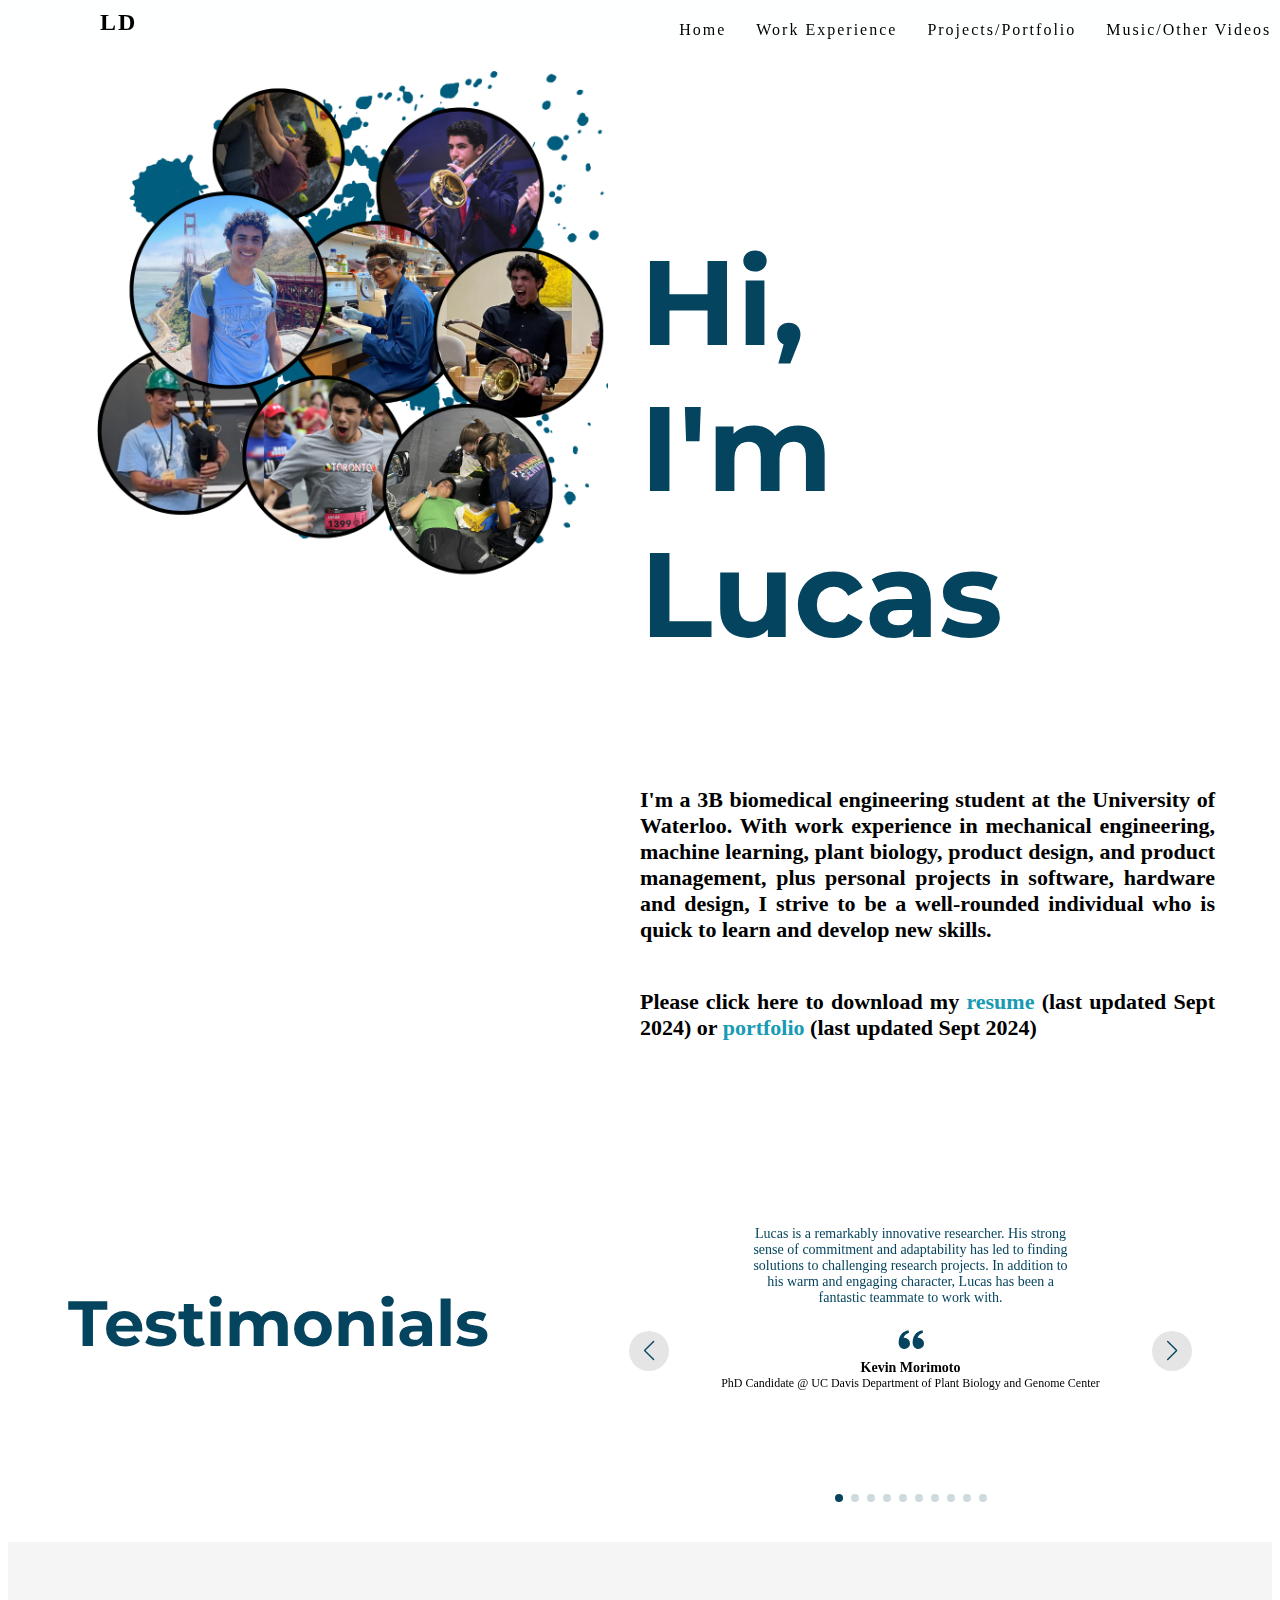
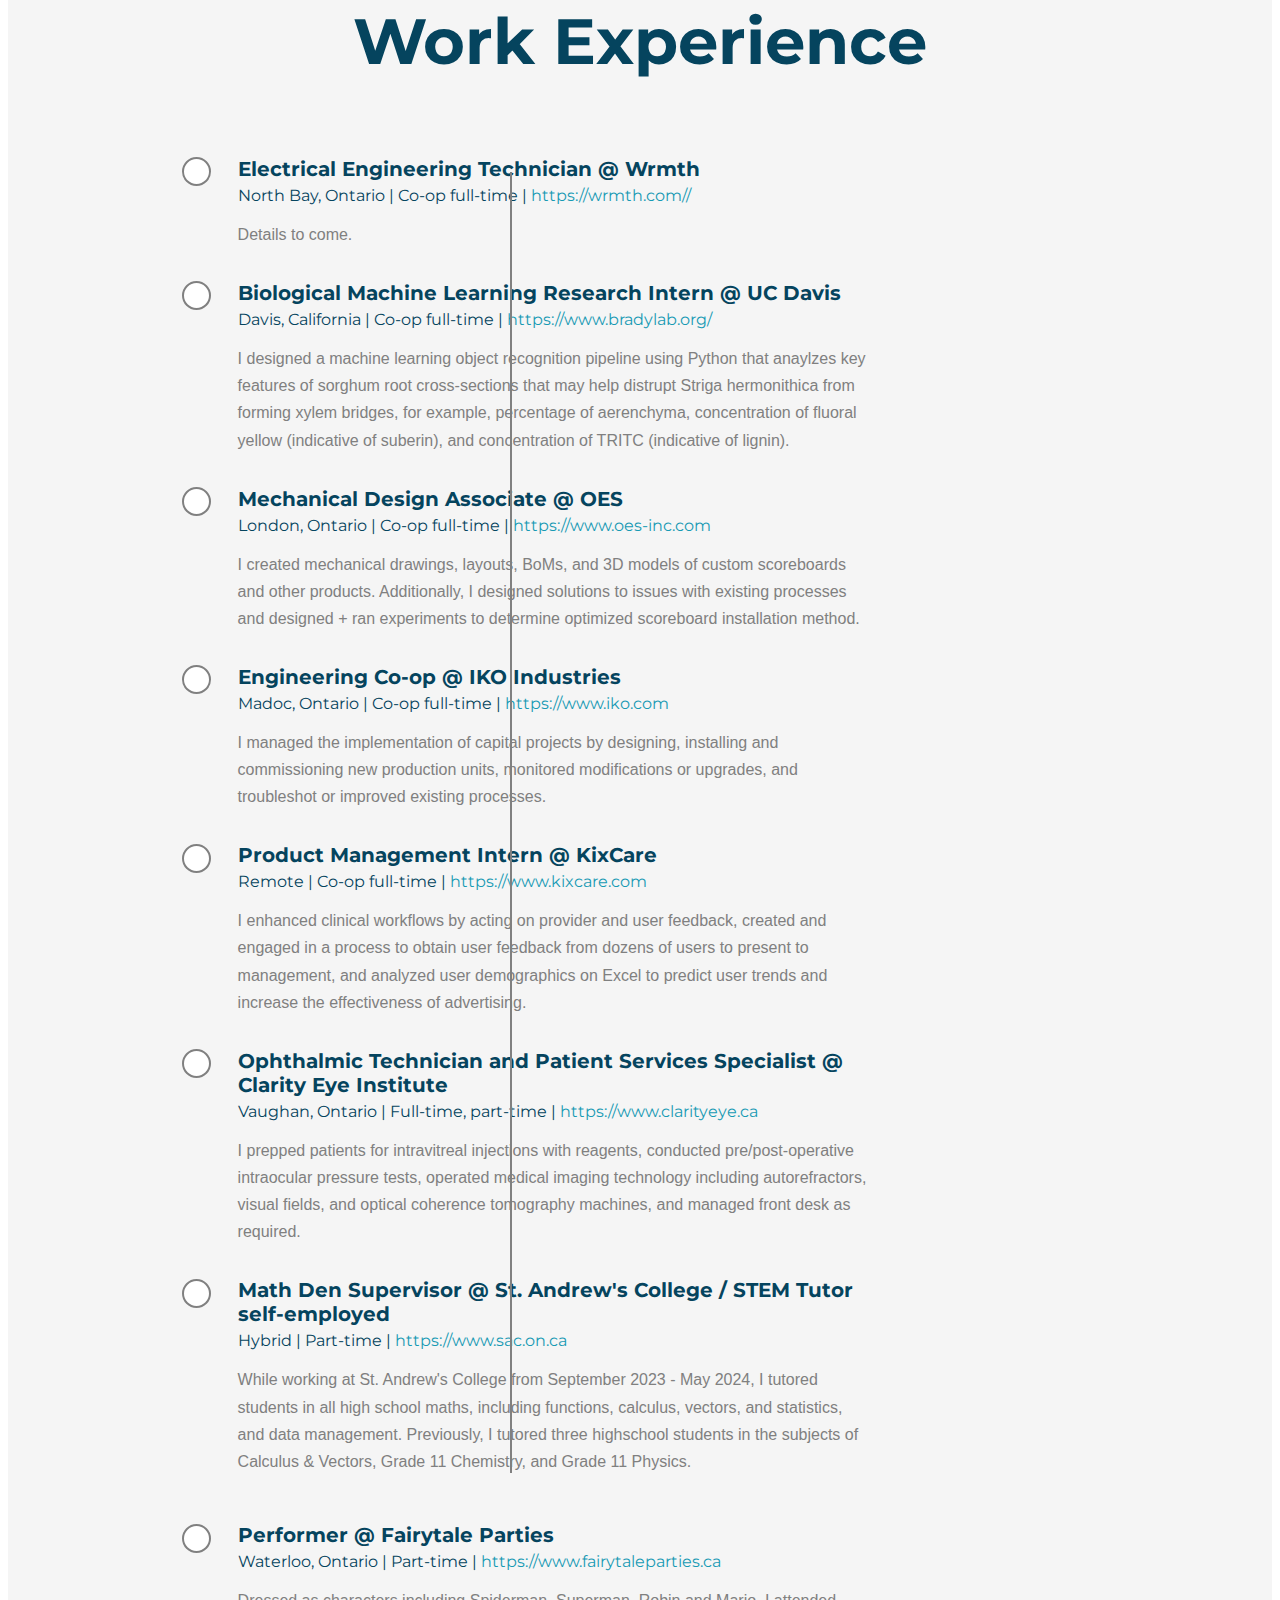
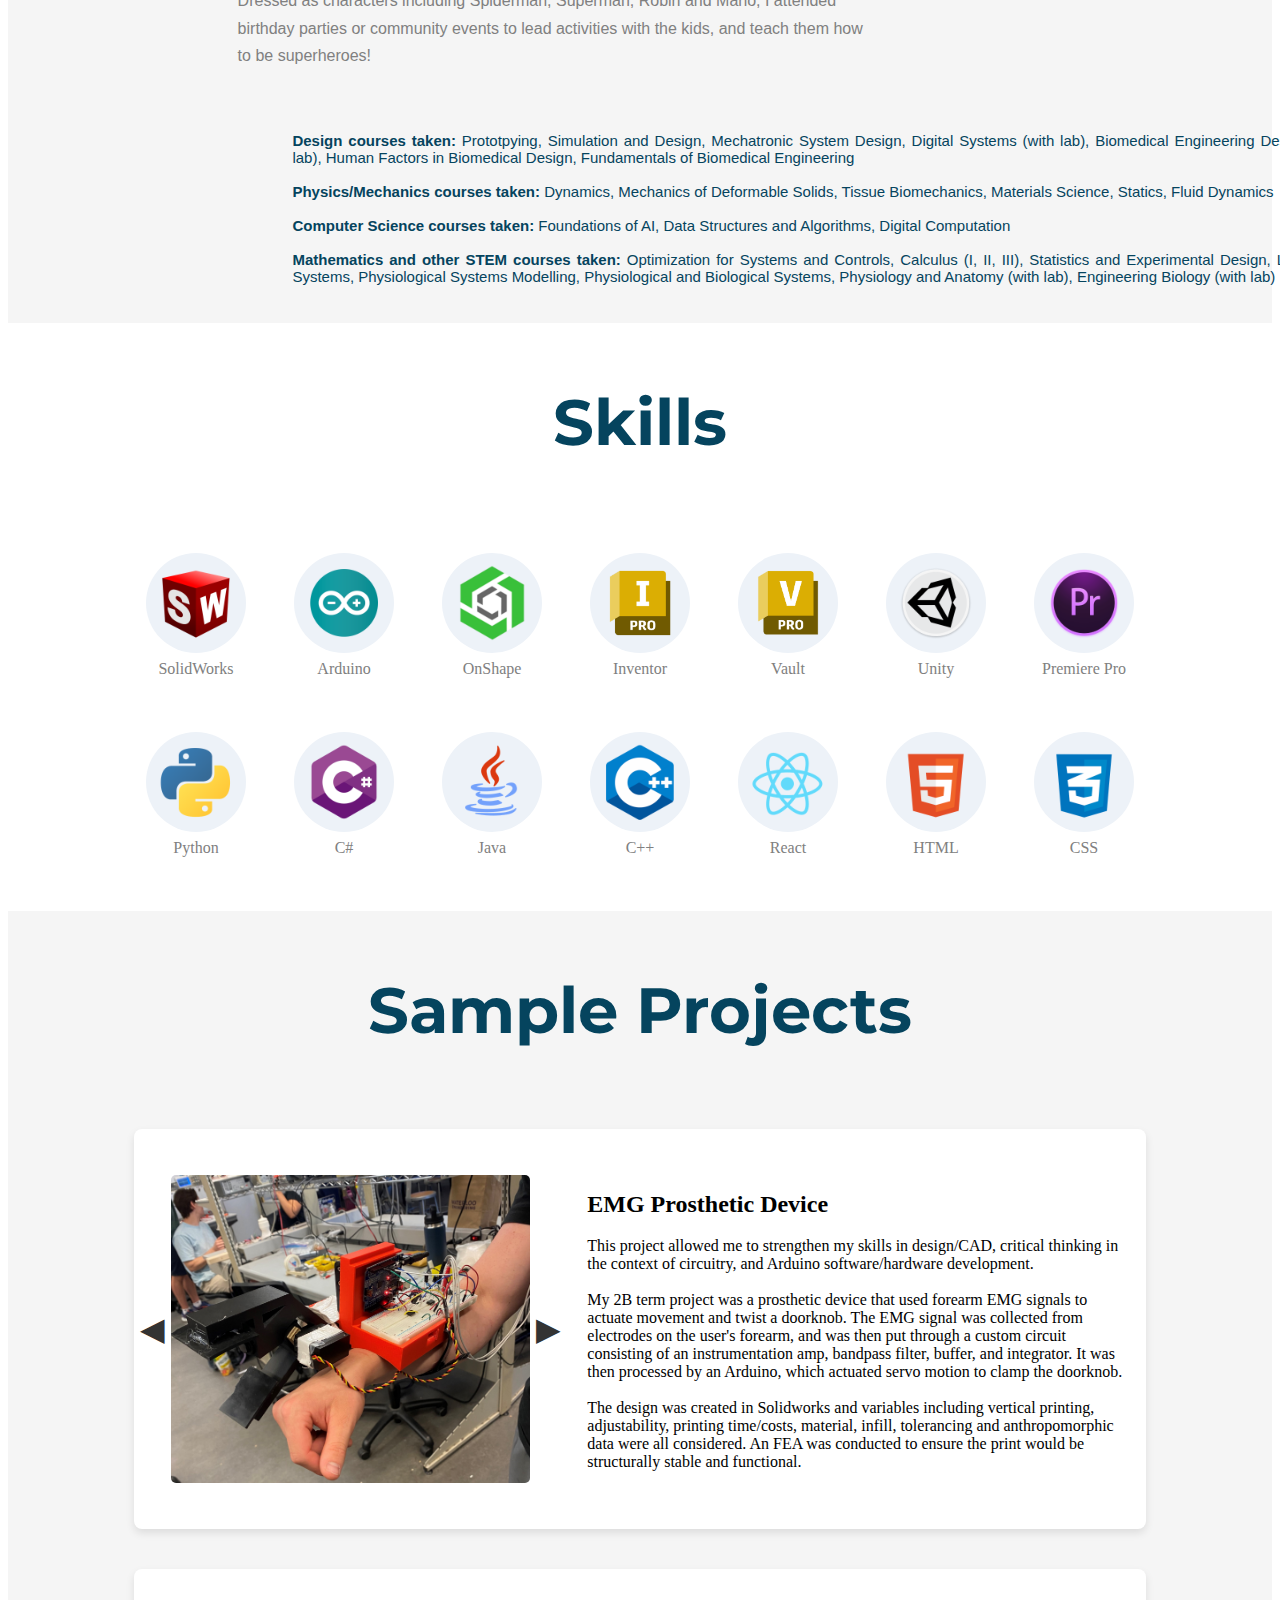
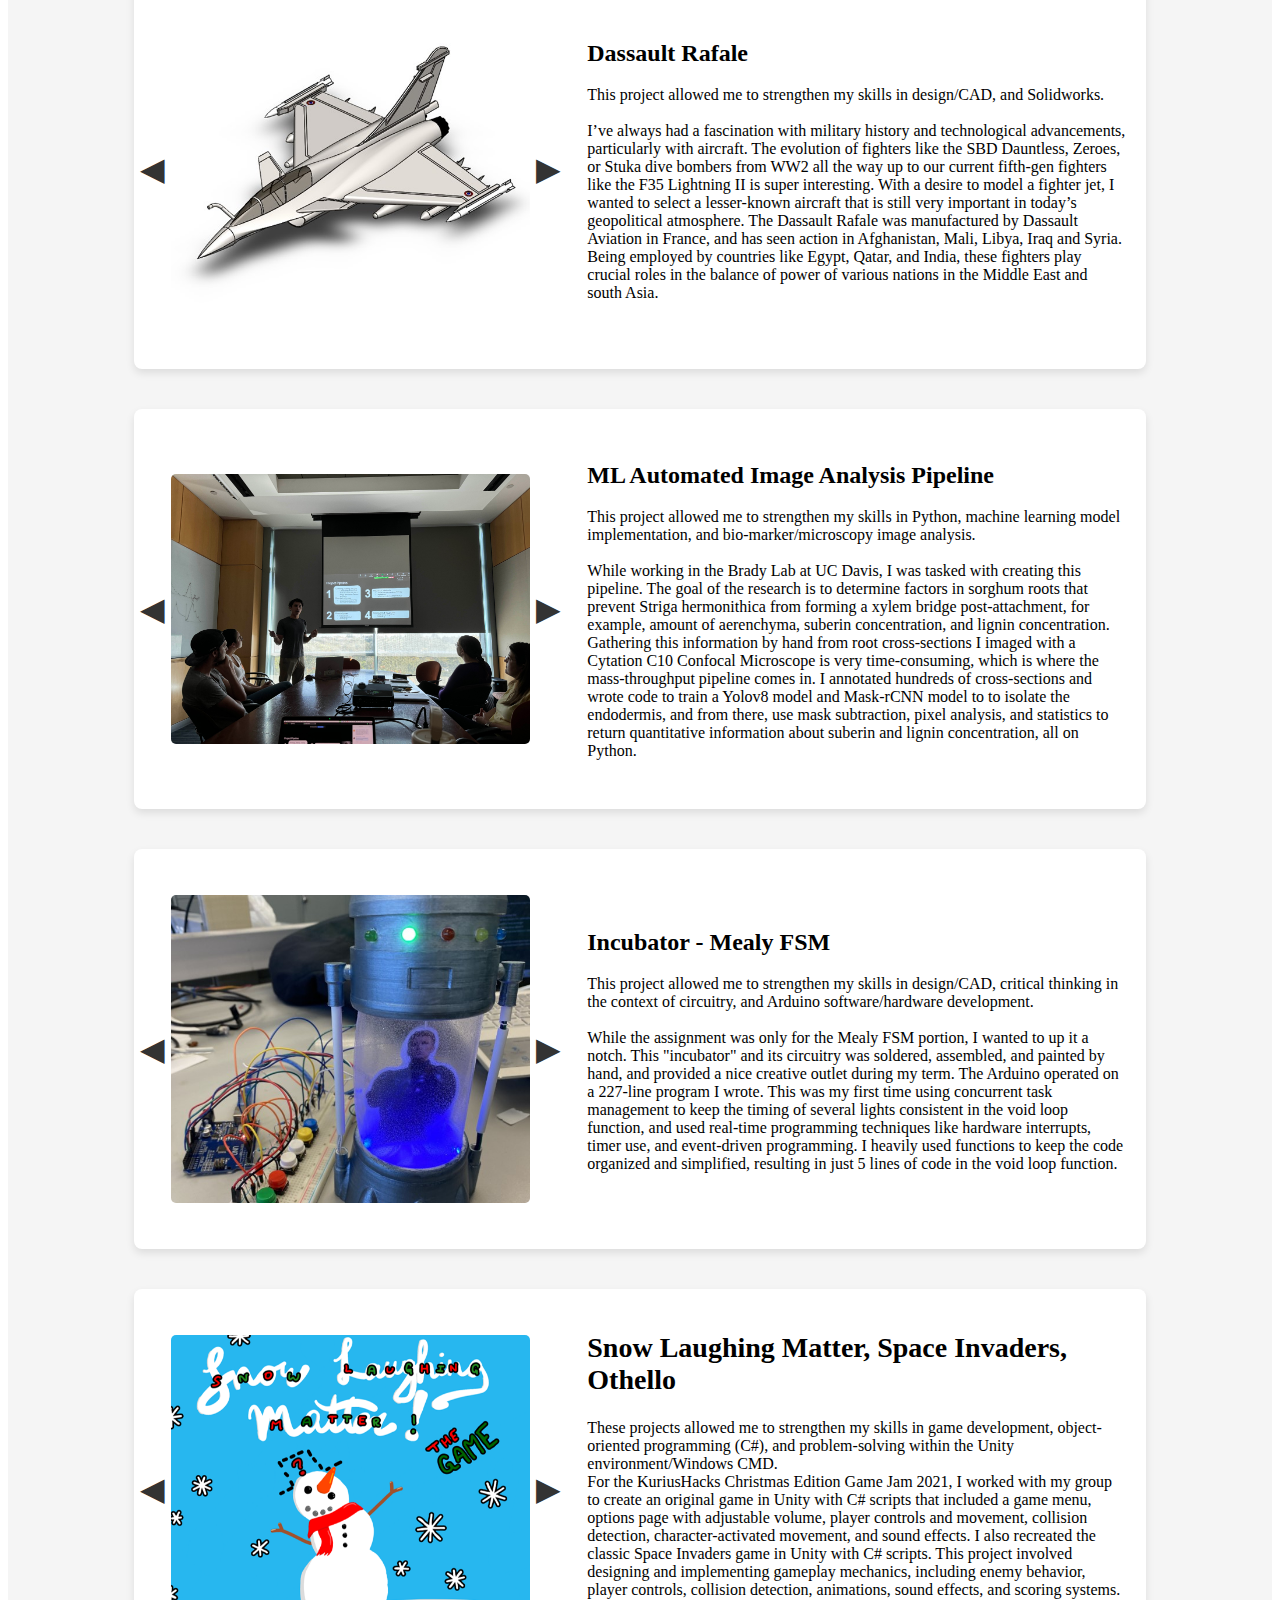
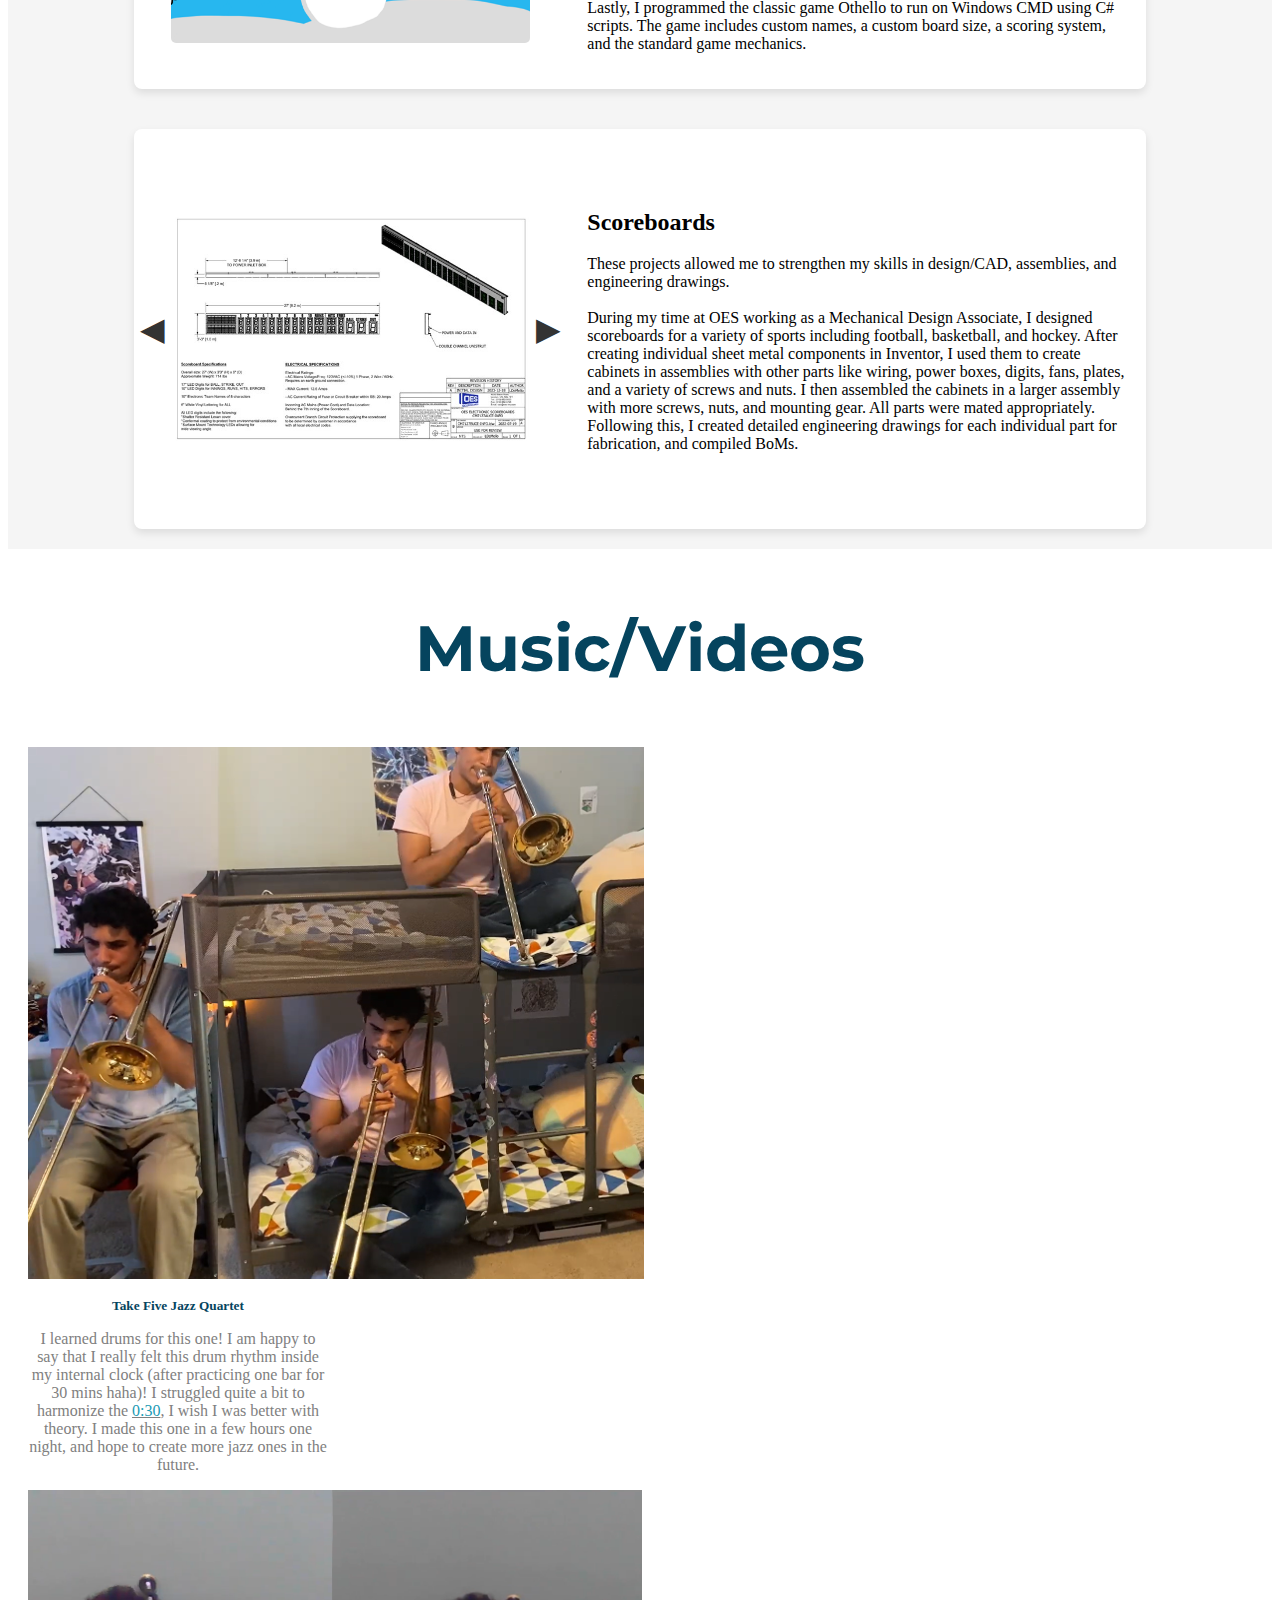
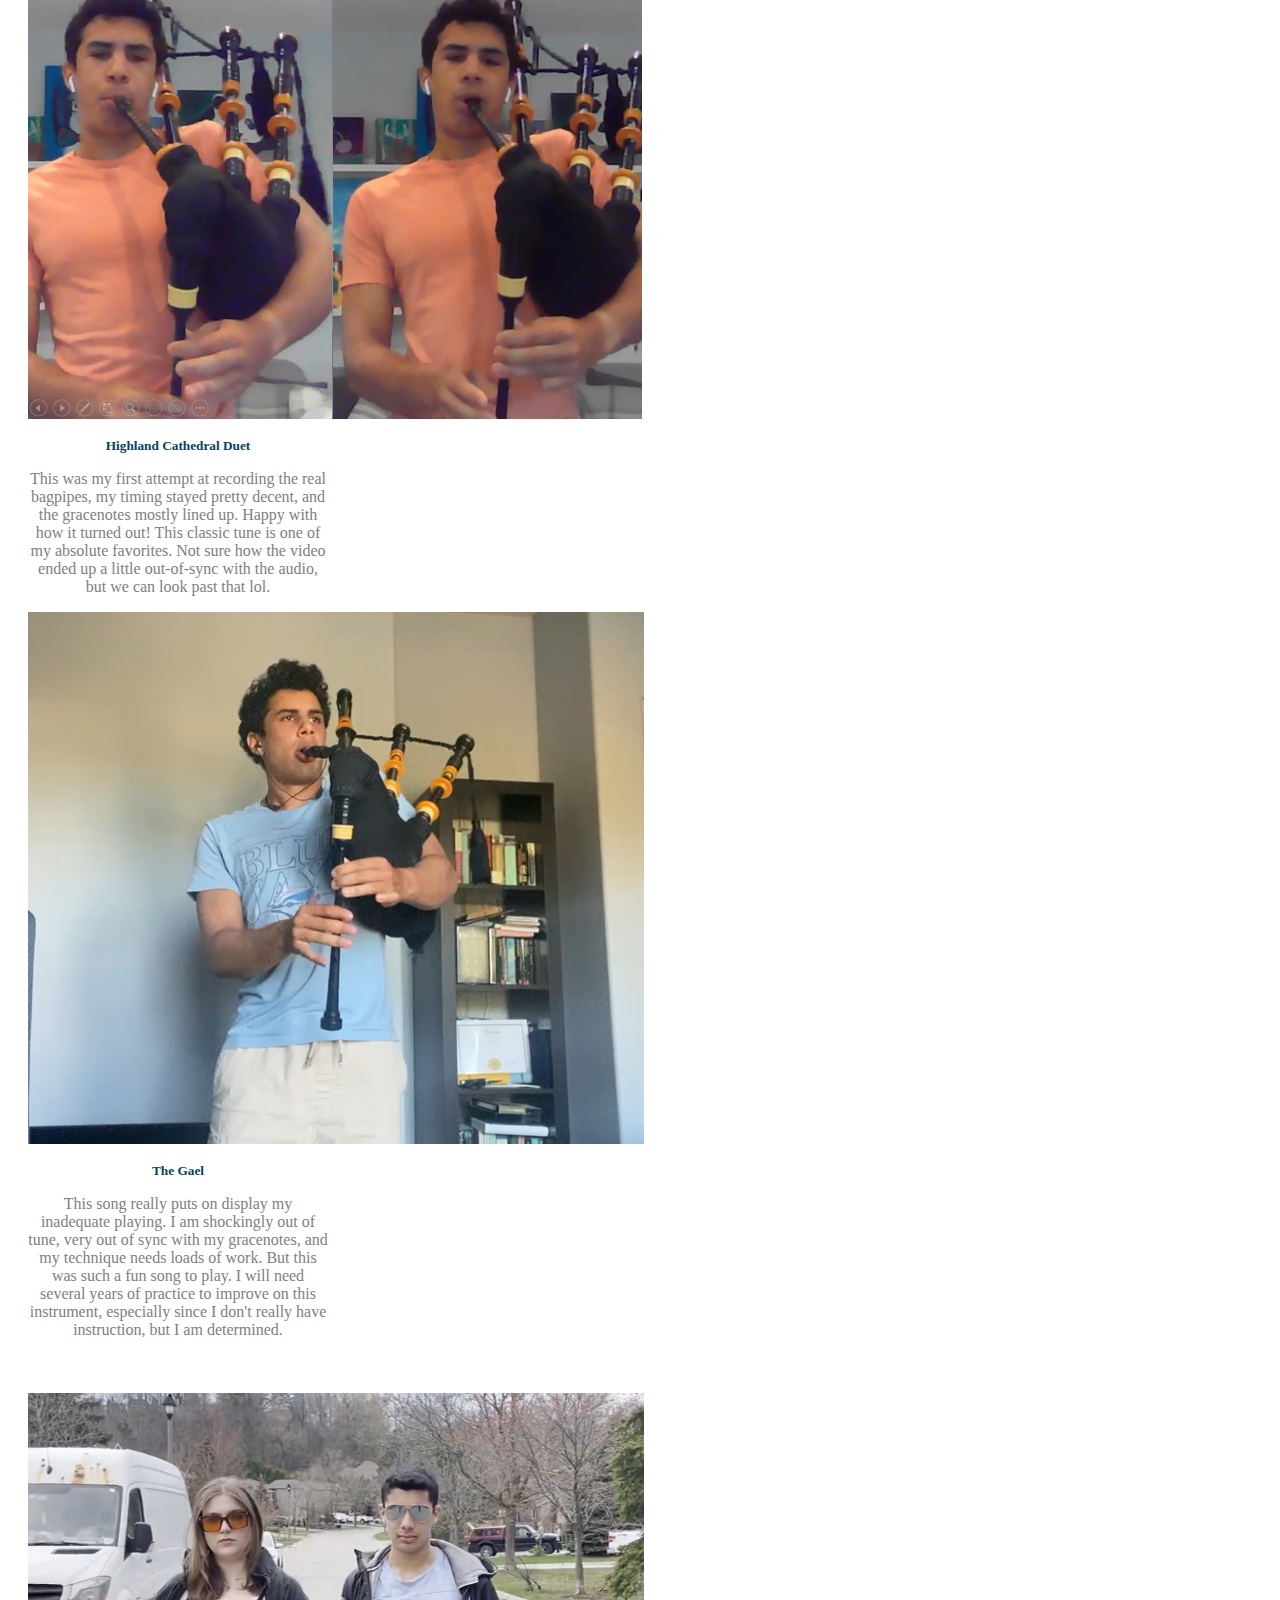
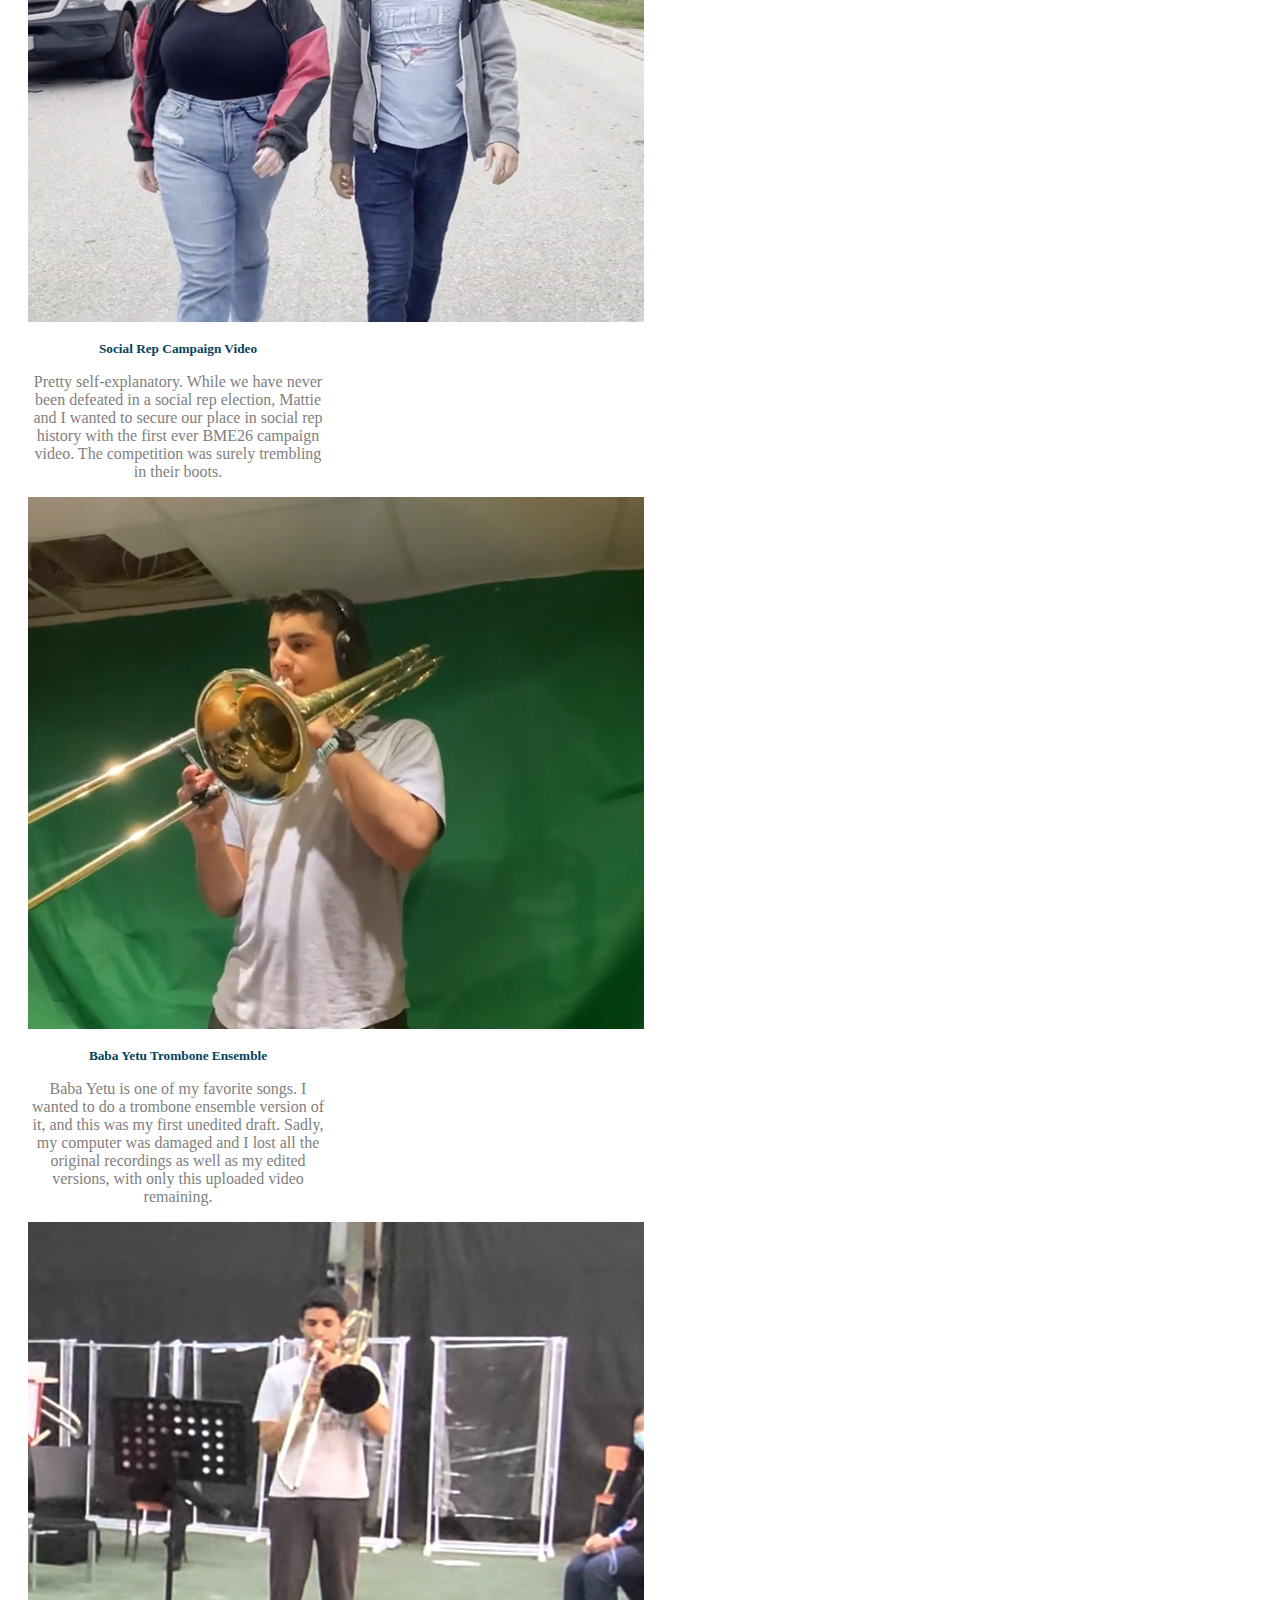
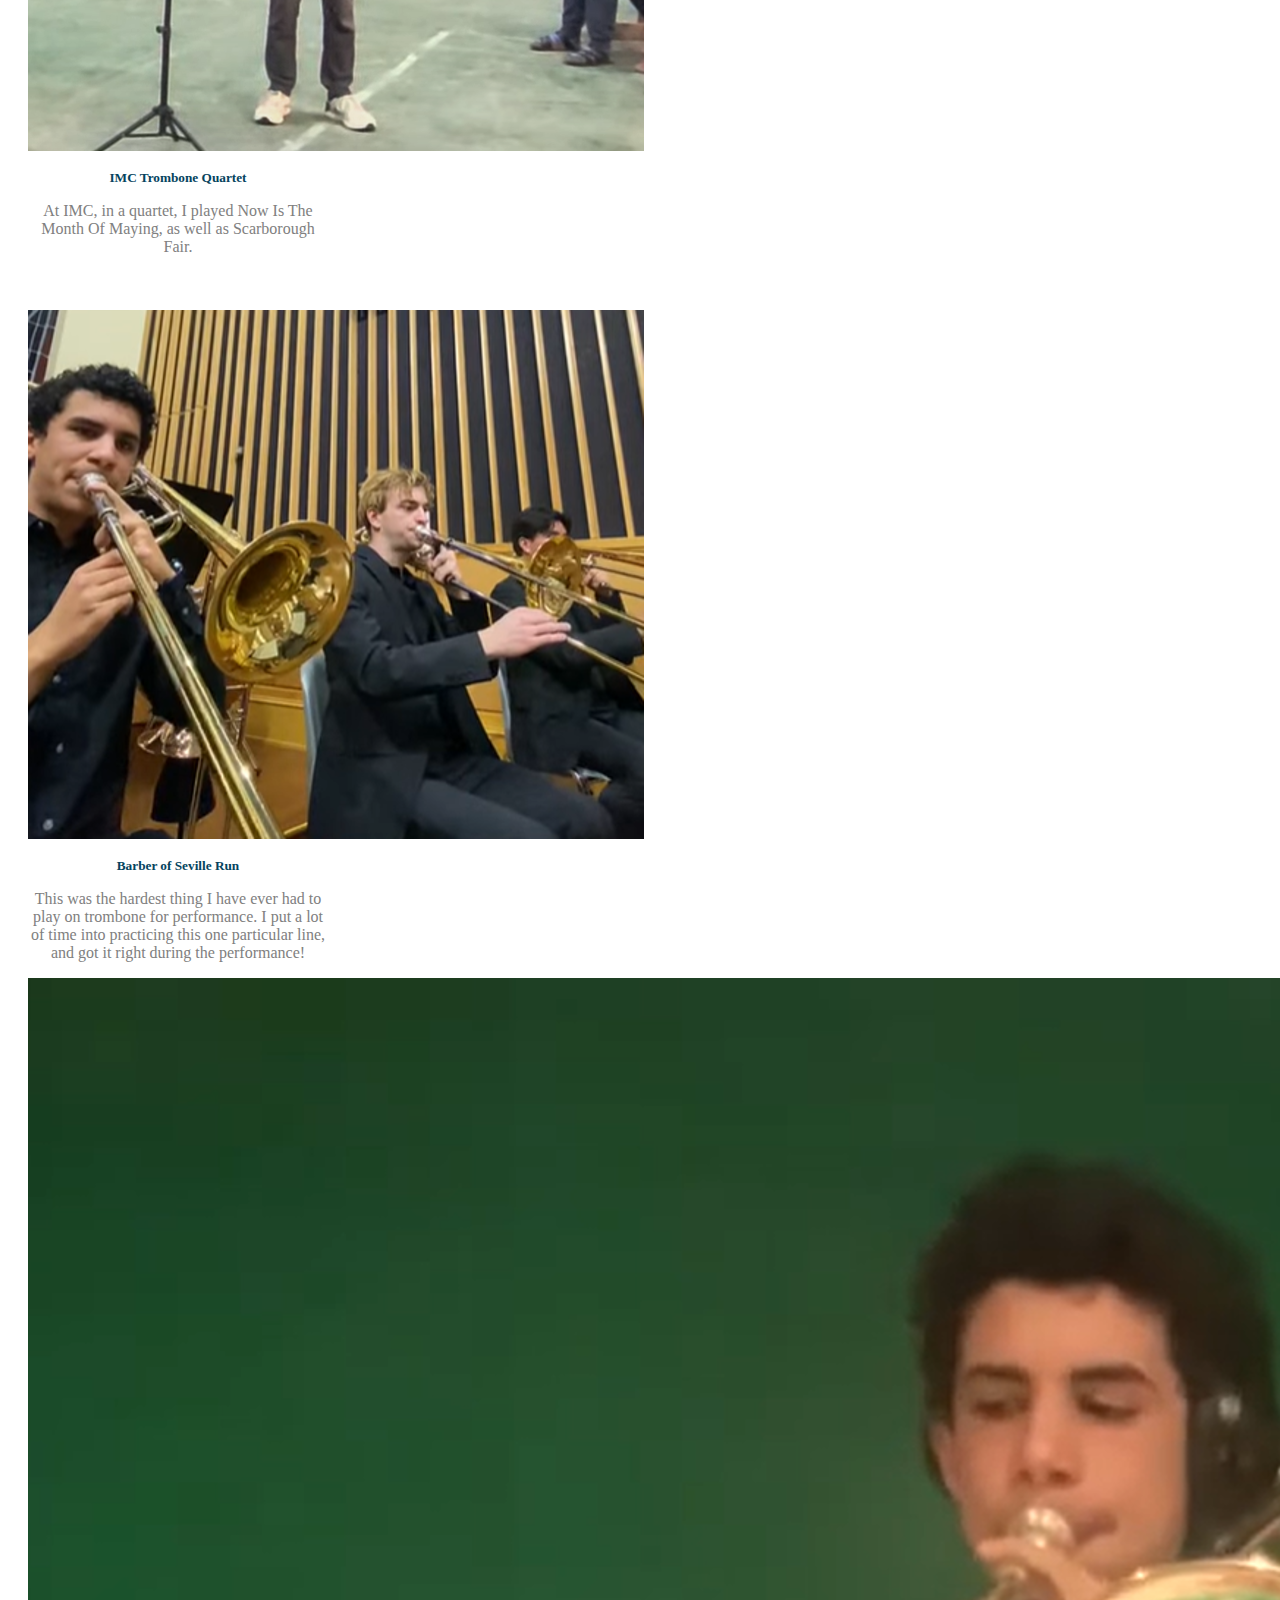
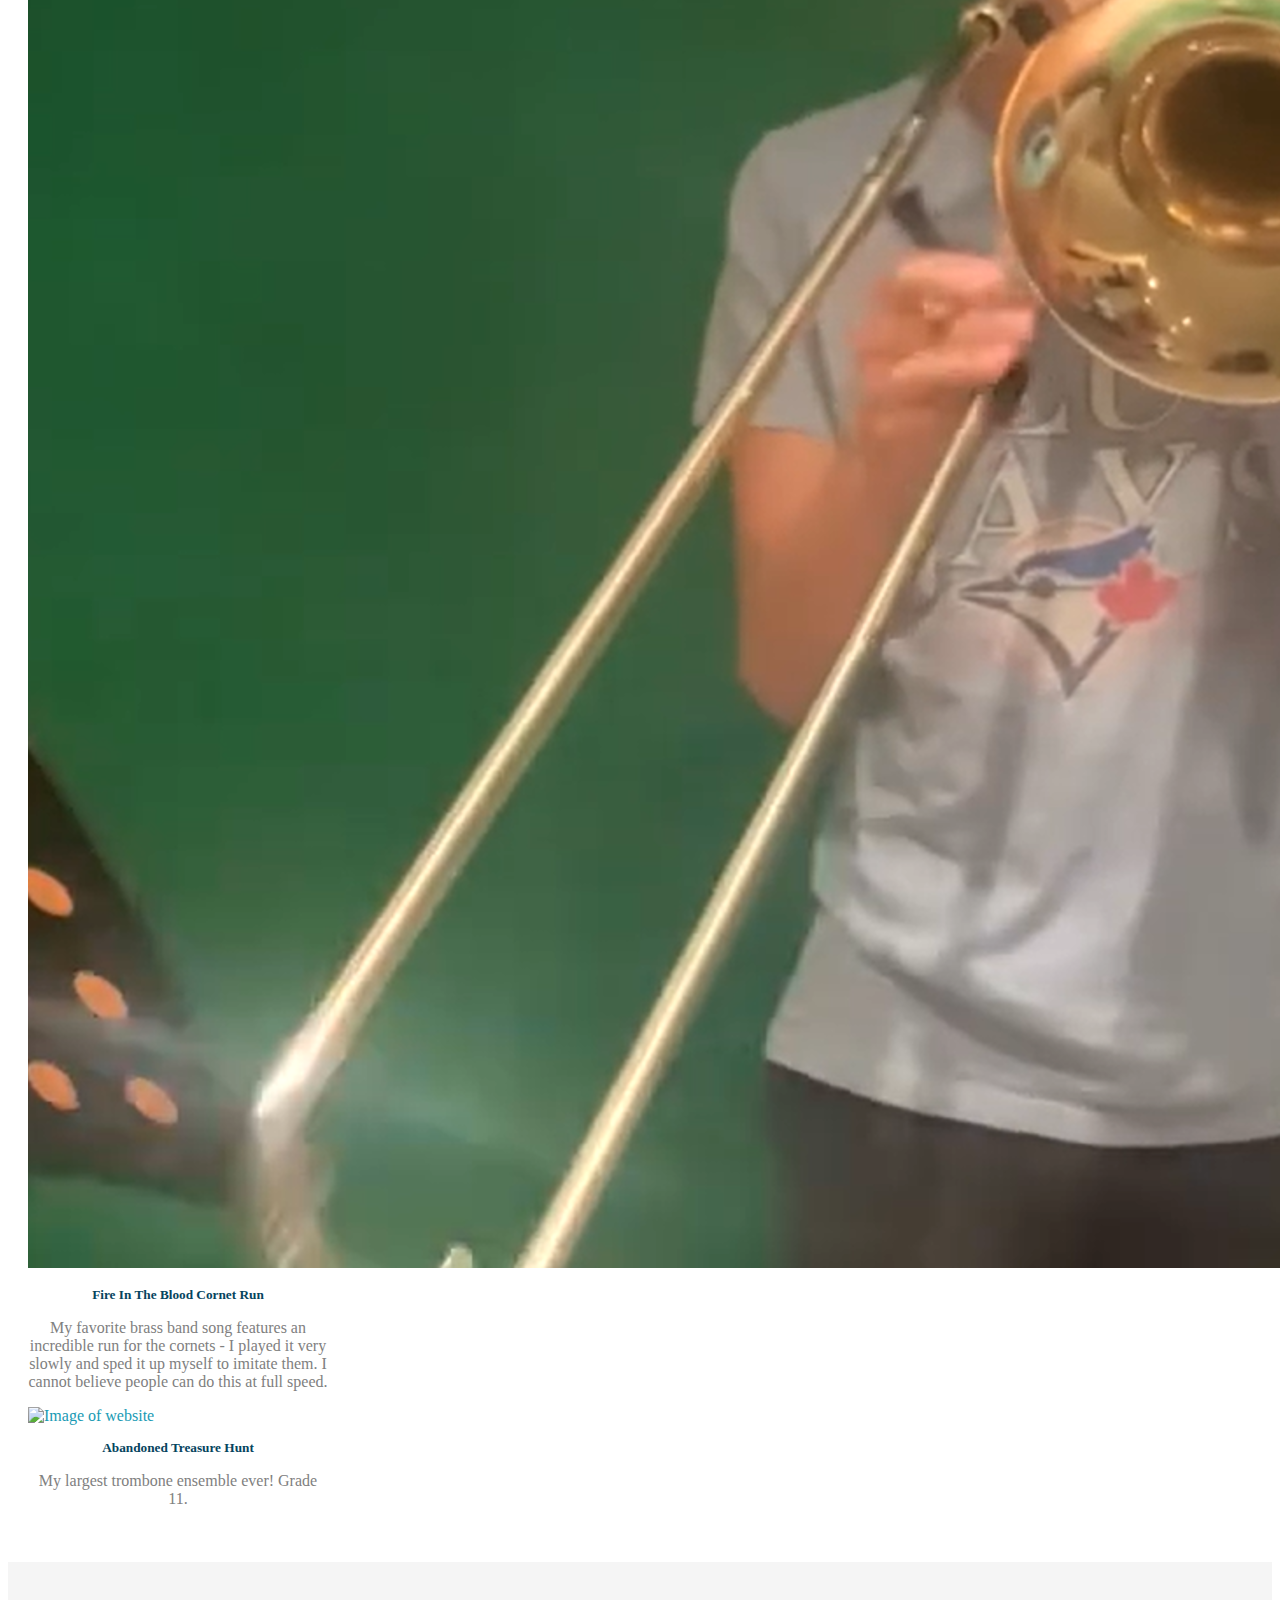
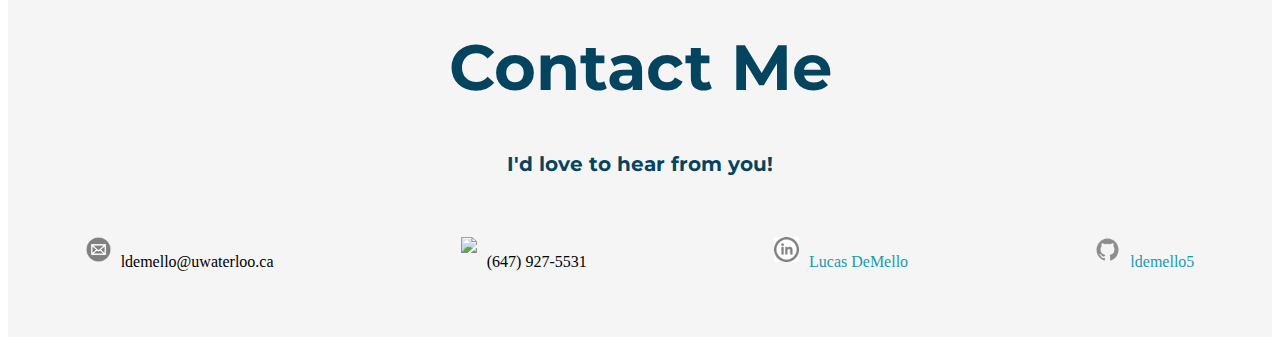
==== index.html @ 1eefa884 "dr to stefan" ====
<!DOCTYPE html>
<html>
  <head>
    <meta charset="utf-8">
    <meta name="viewport" content="width=device-width, initial-scale=1">
    <link rel="stylesheet" href="https://cdnjs.cloudflare.com/ajax/libs/animate.css/4.1.1/animate.min.css"/>
    <link href="https://cdn.jsdelivr.net/npm/bootstrap@5.2.3/dist/css/bootstrap.min.css" rel="stylesheet" integrity="sha384-rbsA2VBKQhggwzxH7pPCaAqO46MgnOM80zW1RWuH61DGLwZJEdK2Kadq2F9CUG65" crossorigin="anonymous">
    <script src="https://cdn.jsdelivr.net/npm/@popperjs/core@2.11.6/dist/umd/popper.min.js" integrity="sha384-oBqDVmMz9ATKxIep9tiCxS/Z9fNfEXiDAYTujMAeBAsjFuCZSmKbSSUnQlmh/jp3" crossorigin="anonymous"></script>
    <script src="https://cdn.jsdelivr.net/npm/bootstrap@5.2.3/dist/js/bootstrap.min.js" integrity="sha384-cuYeSxntonz0PPNlHhBs68uyIAVpIIOZZ5JqeqvYYIcEL727kskC66kF92t6Xl2V" crossorigin="anonymous"></script>
    <link rel="shortcut icon" type="image/x-icon" href="WebImages/LogoImage3.ico">
    <link href='https://unpkg.com/boxicons@2.1.4/css/boxicons.min.css' rel='stylesheet'>

    <!-- CSS -->
    <link rel="stylesheet" href="style.css">

    <!-- SWIPER CSS -->
    <link rel="stylesheet" href="swiper-bundle.min.css">

    <!-- TAB NAME -->
    <title>
      Lucas' Website
    </title>
  </head>

  <body>

    <!-- SPLASH SCREEN -->
    <div class="intro">
        <h1 class="logo-header">
            <span class="logo">Website under development! Last updated: November 2024 - updated music section</span>
        </h1>
    </div>

    <!-- NAVBAR -->
    <header class="sticky">
        <a href="#" class="navbar-logo">LD</a>
        <ul>
            <li><a href="#">Home</a></li>
            <li><a href="#work">Work Experience</a></li>
            <li><a href="#projects">Projects/Portfolio</a></li>
            <li><a href="#videos">Music/Other Videos</a></li>
            <li><a href="#contact">Contact</a></li>
        </ul>
    </header>
    <section class="navbar"></section>

    <!-- INTRO IMAGE COLLAGE, TITLE, BIO -->
    <div class="intro-img-and-text">
      <img class="intro-pic" src="WebImages/5.png" alt="Photos of Lucas">
    </div>
    <div class="intro-txt-container">
      <h3 class="big-txt">Hi,<br>I'm Lucas</h3>
      <h4 class="intro-description">I'm a 3B biomedical engineering student at the University of Waterloo. 
        With work experience in mechanical engineering, machine learning, plant biology, product design, and product management, 
        plus personal projects in software, hardware 
        and design, I strive to be a well-rounded individual who is quick to learn and develop new skills. 
      </h4>
      <h4 class="intro-description" style="padding-top: 3%">
        Please click here to download my 
        <a href="https://drive.google.com/file/d/1ZFU1bnoV3fuCjE-F6iKztHALHkvLkskt/view?usp=drive_link" download="LucasDeMelloResume.pdf" target="_blank">resume</a>
        (last updated Sept 2024) or 
        <a href="https://drive.google.com/file/d/1qXiI1alvXjkSvHRlBiIxTSy5a_nAh9EQ/view?usp=drive_link" download="LucasDeMelloPortfolio.pdf" target="_blank">portfolio</a>
        (last updated Sept 2024)
      </h4>
    </div>

    <!-- TESTIMONIALS -->
    <div class="fulltestimonial">
      <div class="testimonialcontainer">
        <div class="title">
          <h1 class="title">Testimonials</h1>
        </div>
        <div class="testimonial mySwiper" style="padding: 28px">
          <div class="testi-content swiper-wrapper">

            <!-- KEVIN MORIMOTO -->
            <div class="testimonialslide swiper-slide">
              <p class="testimonialquote">
                Lucas is a remarkably innovative researcher. His strong sense of commitment and adaptability 
                has led to finding solutions to challenging research projects. In addition to his warm and 
                engaging character, Lucas has been a fantastic teammate to work with.
              </p>
              <i class='bx bxs-quote-alt-left quote-icon'></i>
              <div class="testimonialdetails">
                <span class="testimonialname">Kevin Morimoto</span>
                <span class="testimonialjob">PhD Candidate @ UC Davis Department of Plant Biology and Genome Center</span>
              </div>
            </div>

            <!-- PHILLIP BYRNE -->
            <div class="testimonialslide swiper-slide">
              <p class="testimonialquote">
                Lucas has demonstrated a very proactive approach to his work in both what has been assigned 
                and also actively seeking additional projects/scopes to be involved with, this has included 
                areas outside of his background schooling where he has adapted well. An excellent Coop placement 
                for Lucas, where his character and work ethic have been evident from the start.
              </p>
              <i class='bx bxs-quote-alt-left quote-icon'></i>
              <div class="testimonialdetails">
                <span class="testimonialname">Phillip Byrne, P. Eng.</span>
                <span class="testimonialjob">Plant Engineer @ IKO Madoc</span>
              </div>
            </div>

            <!-- STEFAN SANOW -->
            <div class="testimonialslide swiper-slide">
              <p class="testimonialquote">
                Lucas was able to adjust to a new environment quickly and showed initiative while progressing with his machine 
                learning pipeline. He assessed the challenges involved in his work and demonstrated the ability to solve them 
                efficiently, through both teamwork and independent work. He took advantage of the resources around him to ask 
                questions, helping him learn and further develop his work. His communicative and inquisitive nature helps him 
                easily integrate into any existing teams or workflows. Well done Lucas!
              </p>
              <i class='bx bxs-quote-alt-left quote-icon'></i>
              <div class="testimonialdetails">
                <span class="testimonialname">Dr. Stefan Sanow, PhD</span>
                <span class="testimonialjob">Researcher @ The Brady Lab, UC Davis</span>
              </div>
            </div>

            <!-- DOMENIC OPPEDISANO -->
            <div class="testimonialslide swiper-slide">
              <p class="testimonialquote">
                Lucas consistently exemplifies unwavering commitment to his training regimen, epitomizing a relentless 
                pursuit of improvement.  This is even more impressive given his young age.  His recent marathon result of 
                3:50 stands as a testament to his dedication.  With such a strong foundation, it's evident that Lucas is 
                poised for continuous growth, ensuring that his journey toward excellence is far from reaching its zenith.
              </p>
              <i class='bx bxs-quote-alt-left quote-icon'></i>
              <div class="testimonialdetails">
                <span class="testimonialname">Domenic Oppedisano</span>
                <span class="testimonialjob">CRO @ Ciot, Marathon and IM70.3 Finisher</span>
              </div>
            </div>

            <!-- TAYLOR JOHNSTON -->
            <div class="testimonialslide swiper-slide">
              <p class="testimonialquote">
                Lucas is not only one of the most reliable students I’ve ever worked with, he is also exceptionally diligent. 
                As his teacher, he is the kind of young person that is always years ahead of his peers and any environment, 
                classroom or otherwise, is better for having him in it.
              </p>
              <i class='bx bxs-quote-alt-left quote-icon'></i>
              <div class="testimonialdetails">
                <span class="testimonialname">Taylor Johnston</span>
                <span class="testimonialjob">Teacher @ St. Andrew's College</span>
              </div>
            </div>

            <!-- SANDRA CRAIG -->
            <div class="testimonialslide swiper-slide">
              <p class="testimonialquote">
                I had Lucas work for me during the summer. He was a friendly & kind team member. He was approachable and 
                personable with the many children and families he met while portraying a variety of heroic characters.
              </p>
              <i class='bx bxs-quote-alt-left quote-icon'></i>
              <div class="testimonialdetails">
                <span class="testimonialname">Sandra Craig</span>
                <span class="testimonialjob">Owner @ Fairytale Parties</span>
              </div>
            </div>

            <!-- BARBARA KAPLANEK -->
            <div class="testimonialslide swiper-slide">
              <!-- <img src="WebImages/Watson1.jpg" alt="" class="testimonialimage" /> -->
              <p class="testimonialquote">
                Lucas is one of the most reliable team members I've ever had a pleasure to work with while managing the Kitchener Waterloo 
                Youth Orchestra. Lucas is always on the top of assignments, very enthusiastic, communicative and caring for other teammates, 
                ready to step up whenever needed. As an orchestra musician Lucas is consistently prepared to execute his parts with excellence, 
                demonstrating his musicality, high work ethics and commitment. Thank you, Lucas!
              </p>
              <i class='bx bxs-quote-alt-left quote-icon'></i>
              <div class="testimonialdetails">
                <span class="testimonialname">Barbara Kaplanek</span>
                <span class="testimonialjob">Kitchener-Waterloo Youth Orchestra Manager</span>
              </div>
            </div>

            <!-- MINGYU LI -->
            <div class="testimonialslide swiper-slide">
              <p class="testimonialquote">
                Lucas is awesome to work with, he is a wonderful asset to our team. Additionally, he has extensive knowledge of 
                Game of Thrones. Unlike Littlefinger, he has a bright future!
              </p>
              <i class='bx bxs-quote-alt-left quote-icon'></i>
              <div class="testimonialdetails">
                <span class="testimonialname">Mingyu Li</span>
                <span class="testimonialjob">Mechanical Engineer @ OES</span>
              </div>
            </div>

            <!-- KEVIN WATSON -->
            <div class="testimonialslide swiper-slide">
              <!-- <img src="WebImages/Watson1.jpg" alt="" class="testimonialimage" /> -->
              <p class="testimonialquote">
                Lucas’ enthusiasm and professionalism were a tremendous asset to our ensemble.
              </p>
              <i class='bx bxs-quote-alt-left quote-icon'></i>
              <div class="testimonialdetails">
                <span class="testimonialname">Dr. Kevin Watson, PhD</span>
                <span class="testimonialjob">Associate Professor of Music Education @ Western & Director of the Western Jazz Ensemble</span>
              </div>
            </div>

            <!-- PAUL ZHAO -->
            <div class="testimonialslide swiper-slide">
              <!-- <img src="WebImages/Watson1.jpg" alt="" class="testimonialimage" /> -->
              <p class="testimonialquote">
                Lucas is more than a friend; hes a father figure. After heroically saving me from a 
                rural Chinese orphanage he raised me while working a part time at NASA and studying 
                advanced electrical engineering at Cambridge. Hes made me the doctor-president I am 
                today and I wholeheartedly endorse him for any position.
              </p>
              <i class='bx bxs-quote-alt-left quote-icon'></i>
              <div class="testimonialdetails">
                <span class="testimonialname">Paul Zhao</span>
                <span class="testimonialjob" style="text-align: center;">Lucas' friend, Microsoft investor (owns 1.2e-7% of company) <br> Specialization in Politics, Philosophy and Economics + History Major @ Western</span>
              </div>
            </div>

          </div>
          <div class="testimonialnavbtn swiper-button-next" id="testimonialnavbtnsizing"></div>
          <div class="testimonialnavbtn swiper-button-prev" id="testimonialnavbtnsizing"></div>
          <div class="swiper-pagination" style="position: relative; margin-top: 25px;"></div>
        </div>
      </div>
    </div>
      
    <!-- WORK EXPERIENCE TIMELINE -->
    <div class="timeline" style="background-color: #f5f5f5;" id="work">
      <div class="title">
        <h1 class="title">Work Experience</h1>
      </div>

      <!-- WRMTH -->
      <div class="datec left">
        <div class="date" style="text-align:right">
          <h2 class="date">Coming Soon - February 2025!</h2>
        </div>
    </div>
    <div class="container right">
      <div class="content">
        <h2 class="job-title">Electrical Engineering Technician @ Wrmth</h2>
        <p class="job-location">North Bay, Ontario | Co-op full-time | <a href="https://wrmth.com/" target="_blank">https://wrmth.com//</a></p>
        <p class="job-text" style="color: gray">Details to come.
        </p>
      </div>
    </div>
      
      <!-- UC DAVIS -->
      <div class="datec left">
          <div class="date" style="text-align:right">
            <h2 class="date">May 2024 - August 2024</h2>
          </div>
      </div>
      <div class="container right">
        <div class="content">
          <h2 class="job-title">Biological Machine Learning Research Intern @ UC Davis</h2>
          <p class="job-location">Davis, California | Co-op full-time | <a href="https://www.bradylab.org/" target="_blank">https://www.bradylab.org/</a></p>
          <p class="job-text" style="color: gray">I designed a machine learning object recognition pipeline using Python that anaylzes key features
            of sorghum root cross-sections that may help distrupt Striga hermonithica from forming xylem bridges, for example, percentage of aerenchyma, 
            concentration of fluoral yellow (indicative of suberin), and concentration of TRITC (indicative of lignin).
          </p>
        </div>
      </div>

      <!-- OES INC -->
      <div class="datec left">
        <div class="date" style="text-align:right">
          <h2 class="date">September 2023 - December 2023</h2>
        </div>
      </div>
      <div class="container right">
        <div class="content">
          <h2 class="job-title">Mechanical Design Associate @ OES</h2>
          <p class="job-location">London, Ontario | Co-op full-time | <a href="https://www.oes-inc.com/" target="_blank">https://www.oes-inc.com</a></p>
          <p class="job-text" style="color: gray">I created mechanical drawings, layouts, BoMs, and 3D models of custom scoreboards and other
            products. Additionally, I designed solutions to issues with existing processes and designed + ran experiments to determine 
            optimized scoreboard installation method.</p>
        </div>
      </div>

      <!-- IKO -->
      <div class="datec left">
        <div class="date" style="text-align:right">
          <h2 class="date">January 2023 - April 2023</h2>
        </div>
      </div>
      <div class="container right">
        <div class="content">
          <h2 class="job-title">Engineering Co-op @ IKO Industries</h2>
          <p class="job-location">Madoc, Ontario | Co-op full-time | <a href="https://www.iko.com/" target="_blank">https://www.iko.com</a></p>
          <p class="job-text" style="color: gray">I managed the implementation of capital projects by designing, 
            installing and commissioning new production units, 
            monitored modifications or upgrades, 
            and troubleshot or improved existing processes.</p>
        </div>
      </div>

      <!-- KIXCARE -->
      <div class="datec left">
        <div class="date" style="text-align:right">
          <h2 class="date">May 2022 - August 2022</h2>
        </div>
      </div>
      <div class="container right">
        <div class="content">
          <h2 class="job-title">Product Management Intern @ KixCare</h2>
          <p class="job-location">Remote | Co-op full-time | <a href="https://www.kixcare.com/en/" target="_blank">https://www.kixcare.com</a></p>
          <p class="job-text" style="color: gray">I enhanced clinical workflows by acting on provider and user feedback,
            created and engaged in a process to obtain user feedback from dozens of users to present to management,
            and analyzed user demographics on Excel to predict user trends and increase the effectiveness of advertising.</p>
        </div>
      </div>

      <!-- CLARITY EYE -->
      <div class="datec left">
          <div class="date" style="text-align:right">
            <h2 class="date">July 2020 - August 2021</h2>
          </div>
      </div>
      <div class="container right">
        <div class="content">
          <h2 class="job-title">Ophthalmic Technician and Patient Services Specialist @ Clarity Eye Institute</h2>
          <p class="job-location">Vaughan, Ontario | Full-time, part-time | <a href="https://www.clarityeye.ca/" target="_blank">https://www.clarityeye.ca</a></p>
          <p class="job-text" style="color: gray">I prepped patients for intravitreal injections with reagents, conducted pre/post-operative 
            intraocular pressure tests, operated medical imaging technology including autorefractors, visual fields,
            and optical coherence tomography machines, and managed front desk as required.</p>
        </div>
      </div>
      <!-- MATH DEN SUPERVISOR AND TUTOR-->
      <div class="datec left">
        <div class="date" style="text-align:right">
          <h2 class="date">September 2021 - May 2024</h2>
        </div>
      </div>
      <div class="container right">
        <div class="content">
          <h2 class="job-title">Math Den Supervisor @ St. Andrew's College / STEM Tutor self-employed</h2>
          <p class="job-location">Hybrid | Part-time | <a href="https://www.sac.on.ca/" target="_blank">https://www.sac.on.ca</a></p>
          <p class="job-text" style="color: gray; margin-bottom: 5%">While working 
            at St. Andrew's College from September 2023 - May 2024, I tutored students in all high school maths, 
            including functions, calculus, vectors, and statistics, and data management. Previously, I
            tutored three highschool students in the subjects of Calculus & Vectors, Grade 11 Chemistry, and Grade 11 Physics.</p>
        </div>
      </div>
      <!-- FAIRYTALE PARTIES -->
      <div class="datec left">
        <div class="date" style="text-align:right">
          <h2 class="date">September 2022 - April 2024</h2>
        </div>
      </div>
      <div class="container right">
        <div class="content">
          <h2 class="job-title">Performer @ Fairytale Parties</h2>
          <p class="job-location">Waterloo, Ontario | Part-time | <a href="https://www.fairytaleparties.ca/" target="_blank">https://www.fairytaleparties.ca</a></p>
          <p class="job-text" style="color: gray; margin-bottom: 10%">Dressed as characters including Spiderman, Superman, Robin and Mario, I
          attended birthday parties or community events to lead activities with the kids, and teach them how to be superheroes!</p>
        </div>
      </div>
      <div class="courses">
        <b>Design courses taken:</b> Prototpying, Simulation and Design, Mechatronic System Design, 
        Digital Systems (with lab), Biomedical Engineering Design, Circuits (with lab), Human Factors in Biomedical Design, 
        Fundamentals of Biomedical Engineering
        <br><br>
        <b>Physics/Mechanics courses taken:</b> Dynamics, Mechanics of Deformable Solids, Tissue Biomechanics, Materials Science, 
        Statics, Fluid Dynamics
        <br><br>
        <b>Computer Science courses taken:</b> Foundations of AI, Data Structures and Algorithms, Digital Computation
        <br><br>
        <b>Mathematics and other STEM courses taken:</b> Optimization for Systems and Controls, Calculus (I, II, III), Statistics 
        and Experimental Design, Linear Signals and Systems, Physiological Systems Modelling, Physiological and Biological Systems, 
        Physiology and Anatomy (with lab), Engineering Biology (with lab)
      </div>
    </div>
    
    <!-- SKILLS -->
    <div>
      <div class="title">
        <h1 class="title">Skills</h1>
      </div>

      <!-- FIRST ROW -->
      <div class="grid-container-skills" style="margin-top: 2rem; margin-bottom: 3%">
        <div class="grid-item grid-item-code-1">
          <div><img src="WebImages/Solidworks.png" alt="c#"></div>
          <p class="skills-text">SolidWorks</p>
        </div>
        <div class="grid-item grid-item-code-2">
          <div><img src="WebImages/Arduino.png" alt="c#"></div>
          <p class="skills-text">Arduino</p>
        </div>
        <div class="grid-item grid-item-code-3">
          <div><img src="WebImages/OnShape.png"c#"></div>
          <p class="skills-text">OnShape</p>
        </div>
        <div class="grid-item grid-item-code-4">
          <div><img src="WebImages/Inventor.png" alt="c#"></div>
          <p class="skills-text">Inventor</p>
        </div>
        <div class="grid-item grid-item-code-5">
          <div><img src="WebImages/Vault.png" alt="c#"></div>
          <p class="skills-text">Vault</p>
        </div>
        <div class="grid-item grid-item-code-6">
          <div><img src="WebImages/Unity.png" alt="c#"></div>
          <p class="skills-text">Unity</p>
        </div>
        <div class="grid-item grid-item-code-7">
          <div><img src="WebImages/Premiere.png" alt="c#"></div>
          <p class="skills-text">Premiere Pro</p>
        </div>
      </div>

      <!-- SECOND ROW -->
      <div class="grid-container-skills" style="margin-top: 2rem; margin-bottom: 3%">
        <div class="grid-item grid-item-code-1">
          <div><img src="WebImages/Python.png" alt="c#"></div>
          <p class="skills-text">Python</p>
        </div>
        <div class="grid-item grid-item-code-2">
          <div><img src="WebImages/CSharp.png" alt="c#"></div>
          <p class="skills-text">C#</p>
        </div>
        <div class="grid-item grid-item-code-3">
          <div><img src="WebImages/Java.png"c#"></div>
          <p class="skills-text">Java</p>
        </div>
        <div class="grid-item grid-item-code-4">
          <div><img src="WebImages/CPlusPlus.png" alt="c#"></div>
          <p class="skills-text">C++</p>
        </div>
        <div class="grid-item grid-item-code-5">
          <div><img src="WebImages/React.png" alt="c#"></div>
          <p class="skills-text">React</p>
        </div>
        <div class="grid-item grid-item-code-6">
          <div><img src="WebImages/HTML.png" alt="c#"></div>
          <p class="skills-text">HTML</p>
        </div>
        <div class="grid-item grid-item-code-7">
          <div><img src="WebImages/CSS.png" alt="c#"></div>
          <p class="skills-text">CSS</p>
        </div>
      </div>
    </div>

    <!-- SAMPLE PROJECTS -->
    <div style="background-color: #f5f5f5; padding-bottom: 4%;" id="projects"> 
      <div class="title">
        <h1 class="title">Sample Projects</h1>
      </div>
      
      <!-- PROSTHETIC ARM -->
      <div class="unique-card-wrapper">
        <div class="unique-card" data-images="WebImages/Prosthetic1.jpg,WebImages/ProstheticCircuit.png,WebImages/ProstheticSolidworksFinal.png,WebImages/ProstheticTopArmFEA.png">
          <button class="unique-arrow unique-left-arrow">&#9664;</button>
          <div class="unique-image-container">
            <img class="unique-card-image imgLink" src="WebImages/Prosthetic1.jpg" alt="Image">
            <div class="overlay"></div>
          </div>
          <button class="unique-arrow unique-right-arrow">&#9654;</button>
          <div class="unique-text-container">
            <h2>EMG Prosthetic Device</h2>
            <p>This project allowed me to strengthen my skills in design/CAD, 
              critical thinking in the context of circuitry, and Arduino software/hardware development.
              <br><br>
              My 2B term project was a prosthetic device that used forearm EMG signals to actuate movement and twist a doorknob. 
              The EMG signal was collected from electrodes on the user's forearm, and was then put through a custom circuit 
              consisting of an instrumentation amp, bandpass filter, buffer, and integrator. It was then processed by an Arduino, 
              which actuated servo motion to clamp the doorknob. 
              <br><br> The design was created in Solidworks and variables including 
              vertical printing, adjustability, printing time/costs, material, infill, tolerancing and anthropomorphic data were all 
              considered. An FEA was conducted to ensure the print would be structurally stable and functional.</p>
          </div>
        </div>
    </div>
    
    <!-- DASSAULT RAFALE -->
    <div class="unique-card-wrapper">
      <div class="unique-card" data-images="WebImages/Jet.jpg, WebImages/JetTop.jpg, WebImages/JetBottom.jpg, WebImages/JetFrontBack.jpg">
        <button class="unique-arrow unique-left-arrow">&#9664;</button>
        <div class="unique-image-container">
          <img class="unique-card-image imgLink" src="WebImages/Jet.jpg" alt="Image">
          <div class="overlay"></div>
        </div>
        <button class="unique-arrow unique-right-arrow">&#9654;</button>
        <div class="unique-text-container">
          <h2>Dassault Rafale</h2>
          <p>This project allowed me to strengthen my skills in design/CAD, and Solidworks.
            <br><br>
            I’ve always had a fascination with military history and technological advancements, particularly with aircraft. 
            The evolution of fighters like the SBD Dauntless, Zeroes, or Stuka dive bombers from WW2 all the way up to our current fifth-gen fighters 
            like the F35 Lightning II is super interesting. With a desire to model a fighter jet, I wanted to select a lesser-known aircraft that is 
            still very important in today’s geopolitical atmosphere. The Dassault Rafale was manufactured by Dassault Aviation in France, and has seen 
            action in Afghanistan, Mali, Libya, Iraq and Syria. Being employed by countries like Egypt, Qatar, and India, these fighters play crucial roles 
            in the balance of power of various nations in the Middle East and south Asia. 
          <!-- <br><br>
          I designed this jet in Solidworks using a variety of features including planes, boundaries, mirrors, extrudes, cuts, fillets, 
          lofts, sweeps, split lines, revolves, and circular patterns. -->
          </p>
        </div>
      </div>
    </div>

    <!-- ML PIPELINE -->
    <div class="unique-card-wrapper">
      <div class="unique-card" data-images="WebImages/MLPresentation.jpg">
        <button class="unique-arrow unique-left-arrow">&#9664;</button>
        <div class="unique-image-container">
          <img class="unique-card-image imgLink" src="" alt="Image">
          <div class="overlay"></div>
        </div>
        <button class="unique-arrow unique-right-arrow">&#9654;</button>
        <div class="unique-text-container">
          <h2>ML Automated Image Analysis Pipeline</h2>
          <p>This project allowed me to strengthen my skills in Python, 
            machine learning model implementation, and bio-marker/microscopy image analysis.
            <br><br>
            While working in the Brady Lab at UC Davis, I was tasked with creating this pipeline. The goal of the research is 
            to determine factors in sorghum roots that prevent Striga hermonithica from forming a xylem bridge post-attachment, 
            for example, amount of aerenchyma, suberin concentration, and lignin concentration. Gathering this information by hand from root 
            cross-sections I imaged with a Cytation C10 Confocal Microscope is very time-consuming, which is where the mass-throughput pipeline comes in. 
            I annotated hundreds of cross-sections and wrote code to train a Yolov8 model and Mask-rCNN model to 
            to isolate the endodermis, and from there, use mask subtraction, pixel analysis, and statistics to return quantitative information about suberin 
            and lignin concentration, all on Python.
          </p>
        </div>
      </div>
    </div>

    <!-- INCUBATOR -->
    <div class="unique-card-wrapper">
      <div class="unique-card" data-images="WebImages/Incubator1.jpg, WebImages/IncubatorCircuit.jpg, WebImages/IncubatorDiagram.jpg, WebImages/IncubatorInstructions1.jpg">
        <button class="unique-arrow unique-left-arrow">&#9664;</button>
        <div class="unique-image-container">
          <img class="unique-card-image imgLink" src="WebImages/Incubator1.jpg" alt="Image">
          <div class="overlay"></div>
        </div>
        <button class="unique-arrow unique-right-arrow">&#9654;</button>
        <div class="unique-text-container">
          <h2>Incubator - Mealy FSM</h2>
          <p>This project allowed me to strengthen my skills in design/CAD, 
            critical thinking in the context of circuitry, and Arduino software/hardware development.
            <br><br>
            While the assignment was only for the Mealy FSM portion, I wanted to up it a notch. This "incubator" and its circuitry was 
            soldered, assembled, and painted by hand, and provided a nice creative outlet during my term. The Arduino operated on a 227-line program I wrote. 
            This was my first time using concurrent task management to keep the timing of several lights consistent in the void loop function, and used 
            real-time programming techniques like hardware interrupts, timer use, and event-driven programming. I heavily used functions to keep the code organized 
            and simplified, resulting in just 5 lines of code in the void loop function.
          </p>
        </div>
      </div>
    </div>

    <!-- GAME DEV -->
    <div class="unique-card-wrapper">
      <div class="unique-card" data-images="WebImages/SnowLaughingMatter.png, WebImages/SpaceInvadersPic.png, WebImages/OthelloPic.png">
        <button class="unique-arrow unique-left-arrow">&#9664;</button>
        <div class="unique-image-container">
            <img class="unique-card-image imgLink" src="WebImages/Incubator1.jpg" alt="Image">
            <div class="overlay"></div>
        </div>
        <button class="unique-arrow unique-right-arrow">&#9654;</button>
        <div class="unique-text-container">
            <h2 style="font-size: 28px;">Snow Laughing Matter, Space Invaders, Othello</h2>
            <p>These projects allowed me to strengthen my skills in game development, 
              object-oriented programming (C#), and problem-solving within the Unity environment/Windows CMD.
              <br>
              For the KuriusHacks Christmas Edition Game Jam 2021, I worked with my group to create an original game in Unity with C# scripts that 
              included a game menu, options page with adjustable volume, player controls and movement, collision detection, character-activated movement, 
              and sound effects. 

              I also recreated the classic Space Invaders game in Unity with C# scripts. This project involved designing 
              and implementing gameplay mechanics, including enemy behavior, player controls, collision detection, animations, sound effects, 
              and scoring systems. 

              Lastly, I programmed the classic game Othello to run on Windows CMD using C# scripts. The game includes custom names, a custom board size, 
              a scoring system, and the standard game mechanics.
            </p>
        </div>
      </div>
    </div>

    <!-- SCOREBOARDS -->
    <div class="unique-card-wrapper">
      <div class="unique-card" data-images="WebImages/Scoreboard3.jpg, WebImages/Scoreboard4.jpg, WebImages/Scoreboard5.jpg">
        <button class="unique-arrow unique-left-arrow">&#9664;</button>
        <div class="unique-image-container">
            <img class="unique-card-image imgLink" src="WebImages/Incubator1.jpg" alt="Image">
            <div class="overlay"></div>
        </div>
        <button class="unique-arrow unique-right-arrow">&#9654;</button>
        <div class="unique-text-container">
            <h2>Scoreboards</h2>
            <p>These projects allowed me to strengthen my skills in design/CAD, assemblies, and engineering drawings.
              <br><br>
              During my time at OES working as a Mechanical Design Associate, I designed scoreboards for a variety of sports including 
              football, basketball, and hockey. After creating individual sheet metal components in Inventor, I used them to create cabinets in 
              assemblies with other parts like wiring, power boxes, digits, fans, plates, and a variety of screws and nuts. I then assembled the 
              cabinets in a larger assembly with more screws, nuts, and mounting gear. All parts were mated appropriately. Following this, I created 
              detailed engineering drawings for each individual part for fabrication, and compiled BoMs.
            </p>
        </div>
      </div>
    </div>
    
    <!-- MUSIC -->
    <div id="videos">
      <div style="background-color: #fff">
        <div class="title">
          <h1 class="title">Music/Videos</h1>
        </div>

        <!-- FIRST ROW -->
        <div class="row">
          <!-- DISPLAY1 -->
          <div class="col-sm-3">
            <div class="card">
              <div class="card-body">
                <a href="https://youtu.be/XMhsxRgDwI4?si=cWTIWp-dBOkg9M0X" target="_blank">
                  <img class="card-img-top" src="WebImages/TakeFiveThumbnail1.png" alt="Image of prosthetic">
                </a>
                <h5 class="card-title">Take Five Jazz Quartet</h5>
                <p class="card-text">I learned drums for this one! I am happy to say that I really felt 
                  this drum rhythm inside my internal clock (after practicing one bar for 30 mins haha)! 
                  I struggled quite a bit to harmonize the 
                  <u><a href="https://youtu.be/XMhsxRgDwI4?si=Giz5ETB9FETNezC9&t=30" target="_blank">0:30</a></u>, 
                  I wish I was better with theory. I made this one in a few hours one night, and hope to 
                  create more jazz ones in the future.</p>
              </div>
            </div>
          </div>

          <!-- DISPLAY2 -->
          <div class="col-sm-3">
            <div class="card">
              <div class="card-body">
                <a href="https://youtu.be/_8YYTP7kRJI?si=rQe4QfwxQMVFdfAL" target="_blank">
                  <img class="card-img-top" src="WebImages/HighlandCathedralThumbnail1.png" alt="Card image cap">
                </a>
                <h5 class="card-title">Highland Cathedral Duet</h5>
                <p class="card-text">This was my first attempt at recording the real bagpipes, 
                  my timing stayed pretty decent, 
                  and the gracenotes mostly lined up. Happy with how it turned out! This classic tune is 
                  one of my absolute favorites. Not sure how the video ended up a little out-of-sync with 
                  the audio, but we can look past that lol.</p>
              </div>
            </div>
          </div>

          <!-- DISPLAY3 -->
          <div class="col-sm-3">
            <div class="card">
              <div class="card-body">
                <a href="https://youtu.be/dU_p1IoCjlI?si=fmGp0zzK63YzPQWB" target="_blank">
                  <img class="card-img-top" src="WebImages/TheGaelThumbnail1.png" alt="Image of website">
                </a>
                <h5 class="card-title">The Gael</h5>
                <p class="card-text">This song really puts on display my inadequate playing. 
                  I am shockingly out of tune, very out of sync with my gracenotes, and my 
                  technique needs loads of work. But this was such a fun song to play. I will 
                  need several years of practice to improve on this instrument, especially since I 
                  don't really have instruction, but I am determined.</p>
              </div>
            </div>
          </div>
        </div> <!-- End of FIRST ROW -->

        <!-- SECOND ROW -->
        <div class="row">
          <!-- DISPLAY1 -->
          <div class="col-sm-3">
            <div class="card">
              <div class="card-body">
                <a href="https://youtu.be/uX694SYn-Tk?si=x4ViClUj7ECu3-lV" target="_blank">
                  <img class="card-img-top" src="WebImages/SocialRepCampaignThumbnail1.png" alt="Image of prosthetic">
                </a>
                <h5 class="card-title">Social Rep Campaign Video</h5>
                <p class="card-text">Pretty self-explanatory. While we have never been defeated in a 
                  social rep election, Mattie and I wanted to secure our place in social rep history 
                  with the first ever BME26 campaign video. The competition was surely trembling in their boots.</p>
              </div>
            </div>
          </div>

          <!-- DISPLAY2 -->
          <div class="col-sm-3">
            <div class="card">
              <div class="card-body">
                <a href="https://youtu.be/XsL3kWSZ0Ko?si=IYsmwk0xWO5hc7Tg" target="_blank">
                  <img class="card-img-top" src="WebImages/BabaYetuThumbnail1.png" alt="Card image cap">
                </a>
                <h5 class="card-title">Baba Yetu Trombone Ensemble</h5>
                <p class="card-text">Baba Yetu is one of my favorite songs. I wanted to do a 
                  trombone ensemble version of it, and this was my first unedited draft. Sadly, my computer 
                  was damaged and I lost all the original recordings as well as my edited versions, 
                  with only this uploaded video remaining.</p>
              </div>
            </div>
          </div>

          <!-- DISPLAY3 -->
          <div class="col-sm-3">
            <div class="card">
              <div class="card-body">
                <a href="https://youtu.be/dYMyadZE4v0?si=wzSIzV2n9JGhTeAC" target="_blank">
                  <img class="card-img-top" src="WebImages/IMCQuartetThumbnail1.png" alt="Image of website">
                </a>
                <h5 class="card-title">IMC Trombone Quartet</h5>
                <p class="card-text">At IMC, in a quartet, I played Now Is The Month Of Maying, as well as Scarborough Fair.
                </p>
              </div>
            </div>
          </div>
        </div> 
        <!-- End of SECOND ROW -->

        <!-- THIRD ROW -->
        <div class="row">
          <!-- DISPLAY1 -->
          <div class="col-sm-3">
            <div class="card">
              <div class="card-body">
                <a href="https://youtube.com/shorts/JYWTGGBYz-o?si=Iywt2zEgG5Mhfuje" target="_blank">
                  <img class="card-img-top" src="WebImages/barberthumbnail1.png" alt="Card image cap">
                </a>
                <h5 class="card-title">Barber of Seville Run</h5>
                <p class="card-text">This was the hardest thing I have ever had to play on trombone for performance. I put 
                  a lot of time into practicing this one particular line, and got it right during the performance!
                </p>
              </div>
            </div>
          </div>

          <!-- DISPLAY2 -->
          <div class="col-sm-3">
            <div class="card">
              <div class="card-body">
                <a href="https://www.youtube.com/watch?v=3yCJahEb9SI" target="_blank">
                  <img class="card-img-top" src="WebImages/FireInTheBloodThumbnail1.png" alt="Card image cap">
                </a>
                <h5 class="card-title">Fire In The Blood Cornet Run</h5>
                <p class="card-text">My favorite brass band song features an incredible run for the cornets - I 
                  played it very slowly and sped it up myself to imitate them. I cannot believe people can do this at full speed.</p>
              </div>
            </div>
          </div>

          <!-- DISPLAY3 -->
          <div class="col-sm-3">
            <div class="card">
              <div class="card-body">
                <a href="https://youtu.be/47Hh_Vk32FM?si=LmVbboputzE4M9jk" target="_blank">
                  <img class="card-img-top" src="WebImages/AbandonedTreasureHuntThumbnail1.png" alt="Image of website">
                </a>
                <h5 class="card-title">Abandoned Treasure Hunt</h5>
                <p class="card-text">My largest trombone ensemble ever! Grade 11.</p>
              </div>
            </div>
          </div>
        </div> <!-- End of THIRD ROW -->

      </div>
    </div>


    <!-- CONTACT -->
    <div>
      <div class="title" id="contact" style="margin-bottom: 2%;">
        <h1 class="title" style="padding-top: 3%">Contact Me</h1>
        <h2 class="job-title">I'd love to hear from you!</h2>
      </div>
      <div class="contact-info">
        <div class="contact-item">
          <img src="WebImages/Mail.png" style="max-width: 25px; margin-right: 10px">
          <p class="contact-item-text">ldemello@uwaterloo.ca</p>
        </div>
        <div class="contact-item">
          <img src="WebImages/phone.png" style="max-width: 25px; margin-right: 10px">
          <p class="contact-item-text">(647) 927-5531</p>
        </div>
        <div class="contact-item">
          <img src="WebImages/LinkedIn.jpg" style="max-width: 25px; margin-right: 10px">
          <p class="contact-item-text"><a href="https://www.linkedin.com/in/lucas-demello5/">Lucas DeMello</a></p>
        </div>
        <div class="contact-item">
          <img src="WebImages/github.png" style="max-width: 25px; margin-right: 10px">
          <p class="contact-item-text"><a href="https://github.com/ldemello5">ldemello5</a></p>
        </div>
      </div>
    </div>

    <!-- JS -->
    <script src="swiper-bundle.min.js"></script>
    <script src="script.js"></script>
    <script src="unique-script.js"></script>
    <script type="text/javascript">
      window.addEventListener("scroll", function(){
          var header = document.querySelector("header");
          header.classlist.toggle("sticky", window.scrollY > 0);
      })
    </script>
    <script src="app.js"></script>

  </body>
</html>
---- style.css ----
@import url('https://fonts.googleapis.com/css?family=Montserrat:500');
@import url('https://fonts.googleapis.com/css2?family=Roboto:wght@300&display=swap');
@import url('https://fonts.googleapis.com/css2?family=Open+Sans:wght@300&family=Roboto:wght@100&display=swap');
/*Start of Footer Code*/

/*End of Footer Code*/

/*Start of Splash Screen Code*/
.intro {
    position: fixed;
    z-index: 1;
    left: 0;
    top: 0;
    width: 100%;
    height: 100vh;
    background-color: #161616;
    transition: 1s;
    z-index: 100000000000000000000;
}
.logo-header {
    position: absolute;
    top: 40%;
    left: 50%;
    transform: translate(-50%, -50%);
    color: #ffffff;
}
.logo {
    position: relative;
    display: inline-block;
    bottom: -20px;
    opacity: 0;
}
.logo.active{
    bottom: 0;
    opacity: 1;
    transition: ease-in-out .5s;
}
.logo.fade{
    bottom: 150px;
    opacity: 0;
    transition: ease-in-out .5s; 
}
/*End of Splash Screen Code*/

/*Start of Navigation Bar Code*/
header{
    position: fixed;
    top: 0;
    left: 0;
    width: 100%;
    display: flex;
    justify-content: space-between;
    align-items: center;
    transition: 0.6s;
    padding: 40px 100px;
    z-index: 100000;
}
header.sticky{
    padding: 5px 100px;
    background:rgba(243,252,252,.1);
    backdrop-filter: blur(10px);
}

header .navbar-logo{
    position: relative;
    font-weight: 700;
    color: black;
    text-decoration: none;
    font-size: 1.5em;
    text-transform: uppercase;
    letter-spacing: 2px;
    transition: 0.6;
}
header ul{
    position: relative;
    display: flex;
    justify-content: center;
    align-items: center;
    padding-top: 0x;
    padding-bottom: 0px;
    margin-bottom: 0px;
}
header ul li{
    position: relative;
    list-style: none;
    transition: 0.6;
}
header ul li a{
    position: relative;
    margin: 0 15px;
    text-decoration: none;
    color: black;
    letter-spacing: 2px;
    font-weight: 500px;
    transition: 0.6s;
}
.navbar{
    position: relative;
    width: 100%;
    height: 7vh;
}
/*End of Navigation Bar Code*/


/*Beginning 3 pics code*/
.row {
    margin: 0 auto;
    padding-bottom: 3%;
    width: 1300px;
    justify-content: center;
}

.col-sm-4 {
    padding: 0;
}

.beg3-container {
    position: relative;
    height: 300px; /* Set your desired fixed height here */
    overflow: hidden;
    display: flex;
    align-items: center; /* Center vertically */
    justify-content: center; /* Center horizontally */
    background-color: #c0b283;
}

.beg3{
    opacity: 5%;
}

.beg3-container img {
    width: 100%;
    height: auto;
    object-fit: cover;
}

.beg3text{
    position: absolute;
    align-items: center; /* Center vertically */
    text-align: center; /* Center horizontally */
    font-family: Arial, Helvetica, sans-serif;
    font-weight: bold;
    font-size: 200px;
    z-index: 2;
    color: #192231;
}

/*end of beginning 3 code*/

.tree-text{
    padding-bottom: 0%;
}

/*start of testimonial code*/

.fulltestimonial{
    margin: 0;
    padding: 0;
    box-sizing: border-box;
}
.testimonialcontainer{
    height: relative;
    max-height: 80vh;
    width: 100%;
    display: flex;
    align-items: center;
    justify-content: center;
    background-color: white;
}

.testimonial{
    position: relative;
    max-width: 900px;
    max-height: 500px;
    height: relative;
    width: 100%;
    padding: 50px 0;
    overflow: hidden;
}
.testimonialquote{
    padding-top: 80px !important;
}
.testimonial .testimonialimage{
    height: 170px;
    width: 170px;
    object-fit: cover;
    border-radius: 50%;
}
.testimonial .testimonialslide{
    position: relative;
    display: flex;
    align-items: center;
    justify-content: center;
    flex-direction: column;
    row-gap: 5px;
    height: 100%;  
    max-height: 500px;
}
.testimonialslide .testimonialquote{
    padding: 0 160px;
    margin-left: 15px;
    margin-right: 15px;
    text-align: center;
    font-size: 14px;
    font-weight: 400;
    color: #05445E;
}
.testimonialslide .quote-icon{
    font-size: 30px;
    color:#05445E;
}

.testimonialslide .testimonialdetails{
    display: flex;
    flex-direction: column;
    align-items: center;
}
.testimonialdetails .testimonialname{
    font-size: 14px;
    font-weight: 600;
    color: black;
}
.testimonialdetails .testimonialjob{
    font-size: 12px;
    font-weight: 400;
    color: black;
}
.testimonialnavbtn{
    height: 40px;
    width: 40px;
    margin-left: 70px;
    margin-right: 70px;
    transform: translateY(30px) !important;
    background-color: rgba(0,0,0,0.1);
    transition: 0.2s !important;
}
.testimonialnavbtn:hover{
    background-color: rgba(0,0,0,0.15);
}
.testimonialnavbtn::after,
.testimonialnavbtn::before{
    font-size: 20px !important;
    color:#05445E;
}
.swiper-pagination-bullet{
    background-color: #05445E; /*can change non-active here, use !important or add id*/
}
.swiper-pagination-bullet{
    background-color: #05445E !important;
}

#testimonialnavbtnsizing{
    height: 40px;
    width: 40px;
    border-radius: 50%;
    transform: translateY(30px);
}
@media screen and (max-width: 768px){
    .testimonialslide testimonialquote{
        padding: 0 20px;
    }
    .nav-btn{
        display: none;
    }
}

/*end of testimonial code*/


/*Random stuff*/
.intro-img-and-text{
    width: 35%;
    margin-left: 7%;
}
.intro-pic{
    width: 40%;
    position: absolute;
    overflow: hidden;
}
.intro-pic-sub{
    position: absolute;
    width: 35%;
    margin-top: 30%;
    text-align: center;
    font-family: Arial, Helvetica, sans-serif;
    font-weight: bold;
}
.intro-description{
    font-size: 22px;
    text-align: justify;
    width: 575px;
}

/* The actual timeline (the vertical ruler) */
.timeline {
    position: relative;
    max-width: 100%;
    margin: 0 auto;
  }
  
  /* The actual timeline (the vertical ruler) */
  .timeline::after{
    content: '';
    position: absolute;
    width: 2px;
    background-color: gray;
    top: 230px;
    bottom: 450px;
    left: 40%;
    margin-left: -4px;
  }
  
  /* Container around content */
  .container {
    padding: 0.1px 40px;
    position: relative;
    background-color: inherit;
    width: 50%;
  }
  
  /* The circles on the timeline */
  .container::after {
    content: '';
    position: absolute;
    width: 25px;
    height: 25px;
    right: 100px;
    background-color: white;
    border: 2px solid gray;
    top: 17px;
    border-radius: 50%;
    z-index: 1;
  }
  
  /* Place the container to the left */
  .left {
    left: 0;
  }
  
  /* Place the container to the right */
  .right {
    left: 15%;
  }
  
  /* Fix the circle for containers on the right side */
  .right::after {
    left: -16px;
  }
  
  /* The actual content */
  .content {
    position: relative;
    color: black;
    font-family: "DM Sans", sans-serif;
    /*padding: 20px 30px;
    background-color: white;
    position: relative;
    border-radius: 6px;*/
  }
  .job-location{
    margin-top: 2px;
    margin-bottom: 5px;
    color: #05445E;
    font-family: Montserrat;
  }
  .job-title{
    margin-bottom: 5px;
    color: #05445E;
    font-size: 20px;
    font-weight: bold;
    font-family: Montserrat;
  }
  .job-text{
    line-height: 1.7;
    font-family: Arial, Helvetica, sans-serif;
  }
  .date{
    justify-content: right;
    align-items: right;
    position: relative;
    color: gray;
    /*font-family: "DM Sans", sans-serif;*/
    font-family: Montserrat;
    font-size: 15px;
  }
  .datec{
    position: absolute;
    margin-left: 2%;
    padding-top: 1.4%;
    background-color: inherit;
    width: 35%;
    
  }
  .title{
    margin: 0;
    padding: 30px;
    font-family: Montserrat;
    font-size: 2em;
    color: #05445E;
    position: relative;
    text-align: center;
    font-weight: bold;
}

  /* Media queries - Responsive timeline on screens less than 600px wide */
  @media screen and (max-width: 600px) {
    /* Place the timelime to the left */
    .timeline::after {
    left: 31px;
    }
    
    /* Full-width containers */
    .container {
    width: 100%;
    padding-left: 70px;
    padding-right: 25px;
    }
    
    /* Make sure that all arrows are pointing leftwards */
    .container::before {
    left: 60px;
    border: medium solid white;
    border-width: 10px 10px 10px 0;
    border-color: transparent white transparent transparent;
    }
  
    /* Make sure all circles are at the same spot */
    .left::after, .right::after {
    left: 15px;
    }
    
    /* Make all right containers behave like the left ones */
    .right {
    left: 0%;
    }

  }

/*Courses*/

.courses {
    width: 88%;
    padding-left: 22.5%;
    position: center;
    font-family: Arial, Helvetica, sans-serif;
    color: #05445E;
    font-size: 15px;
    text-align:justify;  
    text-justify:inter-word;
    padding-bottom: 3%;
}
  

/*Skills*/

.grid-container-skills {
    display: grid;
    grid-template-columns: repeat(7, 100px);
    grid-gap: 3rem;
    margin-left: 10%;
    margin-right: 10%;
    justify-content: center;
}
.grid-item > div {
      background: #edf2f8;
      display: grid;
      place-items: center;
      border-radius: 50%;
}
.grid-item > div::before {
        content: "";
        display: block;
        padding-bottom: 100%;
        grid-area: 1 / 1 / 2 / 2;
        
}
.grid-item > div > img {
        width: 100%;
        grid-area: 1 / 1 / 2 / 2;
}
.skills-text{
    text-align: center;
    color: gray;
    margin-top: 7%;
}

/*Contact items*/
.contact-info{
    display: flex;
    gap: 2rem;
    justify-content: center;
}
.contact-item{
    margin: 0 auto;
}
.contact-item-text{
    float: right;
    
}

/*Card*/

.tags-row{
    display: flex;
    gap: 0.5rem;
    grid-template-columns: repeat(auto-fill, minmax(50px, 1fr));
    place-items: center;
    justify-content: center;
    margin-bottom: 3%;
    margin-top: 3%;
}
.tags-item{
    text-align: center;
    border-radius: 20px;
    border: 1px solid black;
    padding-right: 2%;
    padding-left: 2%;
    padding-bottom: 0%;
    font-size: x-small;
    color: white;
}
.no-bottom{
    margin-bottom: auto;
}
.personal{
    background-color: blueviolet;
}
.work{
    background-color:blueviolet;
}
.school{
    background-color: blueviolet;
}
.webdev{
    background-color: purple;
}
.oop{
    background-color: blue;
}
.arduino{
    background-color: cornflowerblue;
}
.unity{
    background-color: green;
}
.cad{
    background-color: red;
}
.group{
    background-color: gray;
}
.design{
    background-color: lightsalmon;
}

.card{
    width: 300px;
}


.col-sm-1{
    margin-bottom: 0%;
    margin-left: 0;
    padding-left: 0;
    height: auto;
}

.col-sm-3{
    margin-left: 20px;
    margin-right: 20px;
    align-items: center;
}
.card-title{
    text-align: center;
    margin: 15px;
    color: #05445E;
}
.card-text{
    text-align: center;
    color: gray;
}
.btn{
    margin-left: 25%;
    color: white;
    background-color: #189AB4;
    transition: all 0.3s ease 0s;
}
.btn:hover{
    background: #05445E;
}

/*Unique card*/

.unique-card-wrapper {
    display: flex;
    justify-content: center;
    align-items: center;
    height: auto;
    background-color: #f5f5f5;
    margin: 0;
    padding: 20px 0; /* Add some spacing between the cards */
}

.unique-card {
    display: flex;
    align-items: center;
    width: 80%;
    height: 400px; /* Fixed height for the container */
    background-color: #fff;
    box-shadow: 0 4px 8px rgba(0, 0, 0, 0.1);
    border-radius: 8px;
    overflow: hidden;
}

.unique-image-container {
    display: flex;
    justify-content: center;
    align-items: center;
    width: 40%;
    height: 100%;
}

.unique-card-image {
    max-width: 100%;
    max-height: 100%;
    border-radius: 5px;
    cursor: pointer; /* Add cursor pointer to indicate it's clickable */
}

.unique-text-container {
    padding: 20px;
    width: 60%;
}

.unique-arrow {
    background: none;
    border: none;
    font-size: 2em;
    cursor: pointer;
    color: #333;
}

.imgLink.enlarged {
    position: fixed;
    top: 50%;
    left: 50%;
    transform: translate(-50%, -50%);
    height: 85%; /* Take up 85% of the screen vertically */
    max-width: 90%; /* Maximum width for proper scaling */
    z-index: 3;
    background-color: rgba(0, 0, 0, 0.8); /* Semi-transparent black background */
    border-radius: 10px;
}

.imgLink.enlarged img {
    width: 100%; /* Make the image fill the container */
    height: auto; /* Maintain aspect ratio */
}

.overlay {
    position: fixed;
    top: 0;
    left: 0;
    width: 100%;
    height: 100%;
    background-color: rgba(0, 0, 0, 0.8); /* Adjusted for better visibility */
    opacity: 0; /* Initial opacity is 0 */
    transition: opacity 0.2s ease-in-out; /* Smooth transition */
    pointer-events: none;
    z-index: 2;
}




/*Other*/
html{
    scroll-behavior: smooth;
}
a{
    text-decoration: none;
    color:#189AB4;
}

.main{
    display: flex;
    width: 100%;
    justify-content: center;
    position: relative;
    margin-top: 7%;
}
  
.left-txt{
    position:relative;
    height: fit-content; /*39.0625vw; /*500px*/
    margin-top: 0; 
    margin-bottom: 0;
    margin-right: 5%;
    float: left;
    width: 50%;
    font-family: 'Open Sans', sans-serif;
    color: #ffffff;
    font-size: 25px;
    text-align:justify;  
    text-justify:inter-word;
}

.right-txt{
    position:relative;
    height: fit-content; /*39.0625vw; /*500px*/
    margin-top: 0; 
    margin-bottom: 0;
    margin-left: 5%;
    float: left;
    width: 50%;
    font-family: 'Open Sans', sans-serif;
    color: #ffffff;
    font-size: 25px;
    text-align:justify;  
    text-justify:inter-word;
}

.right-img-cont{
    position:relative;
    width: 30%;
}
 
.right-img{
    position: absolute;
    top: 0;
    left: 0;
    width: 100%;
    height: 100%;
    object-fit: contain;
}

.left-img-cont{
    position: relative;
    width: 30%;
}

.left-img{
    position: absolute;
    top: 0;
    right: 0;
    width: 100%;
    height: 100%;
    object-fit: contain;
}

.big-txt{
    font-weight: bold;
    text-align: left;
    justify-content: left;
    font-size: 120px;
    font-family: Montserrat;
    color:#05445E;
}
.intro-txt-container{
    margin-left: 50%;
    margin-top: 0%;
    margin-right: 5%;
    margin-bottom: 5%;
    position: relative;
    padding-top: 3%;
}

.flexbox{
    display: flex;
    flex-direction: column;
    width: 100%;
    align-items: center;
}
.job{
    color: #ffffff;
}
.jobheader{
    font-family: Montserrat;
    font-size: 25px;
}
.jobdate{
    font-family: 'Open Sans', sans-serif;
    margin:0;
}
.h4{
    margin: 0;
}
.jobbody{
    font-family: 'Open Sans', sans-serif;
    font-size: 20px;
}
  
@keyframes flyintext{
    0% {
        transform: translateY(150%);
    }
    100% {
        transform: translateY(0%);
    }
}
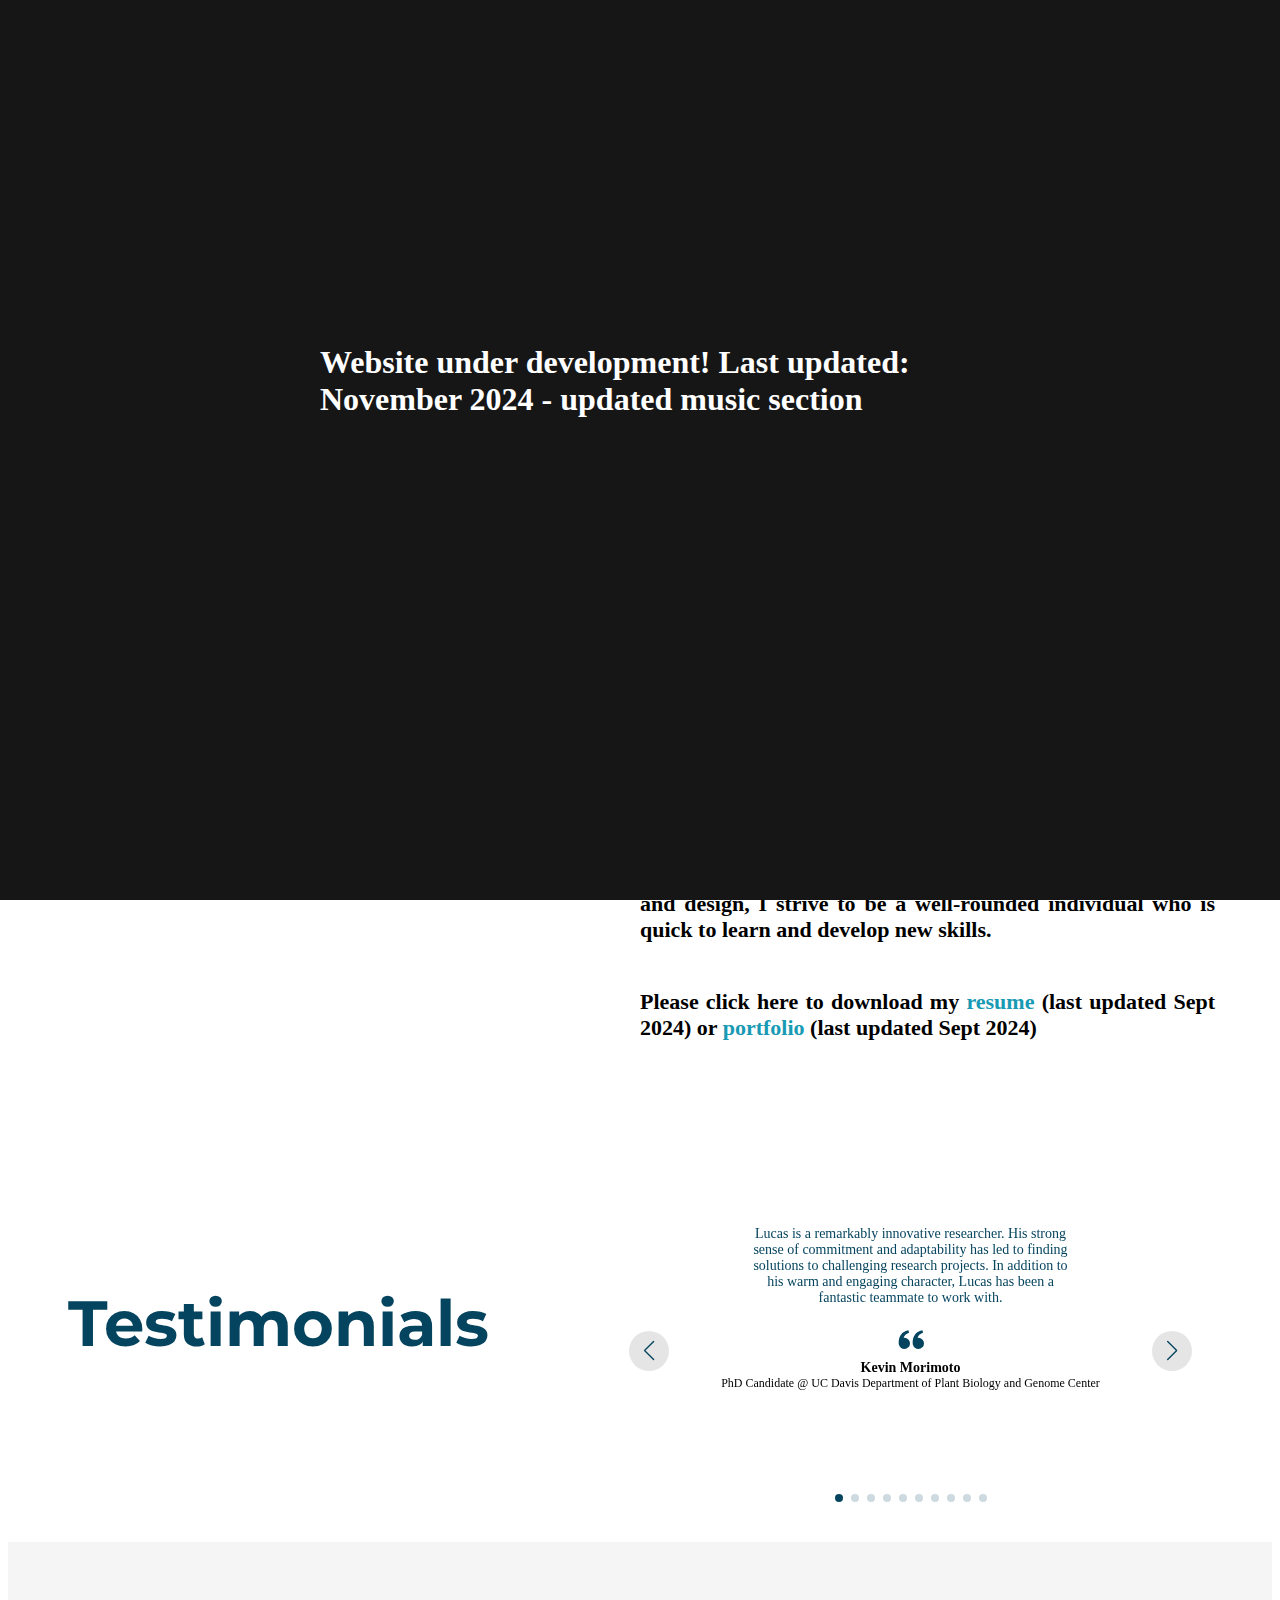
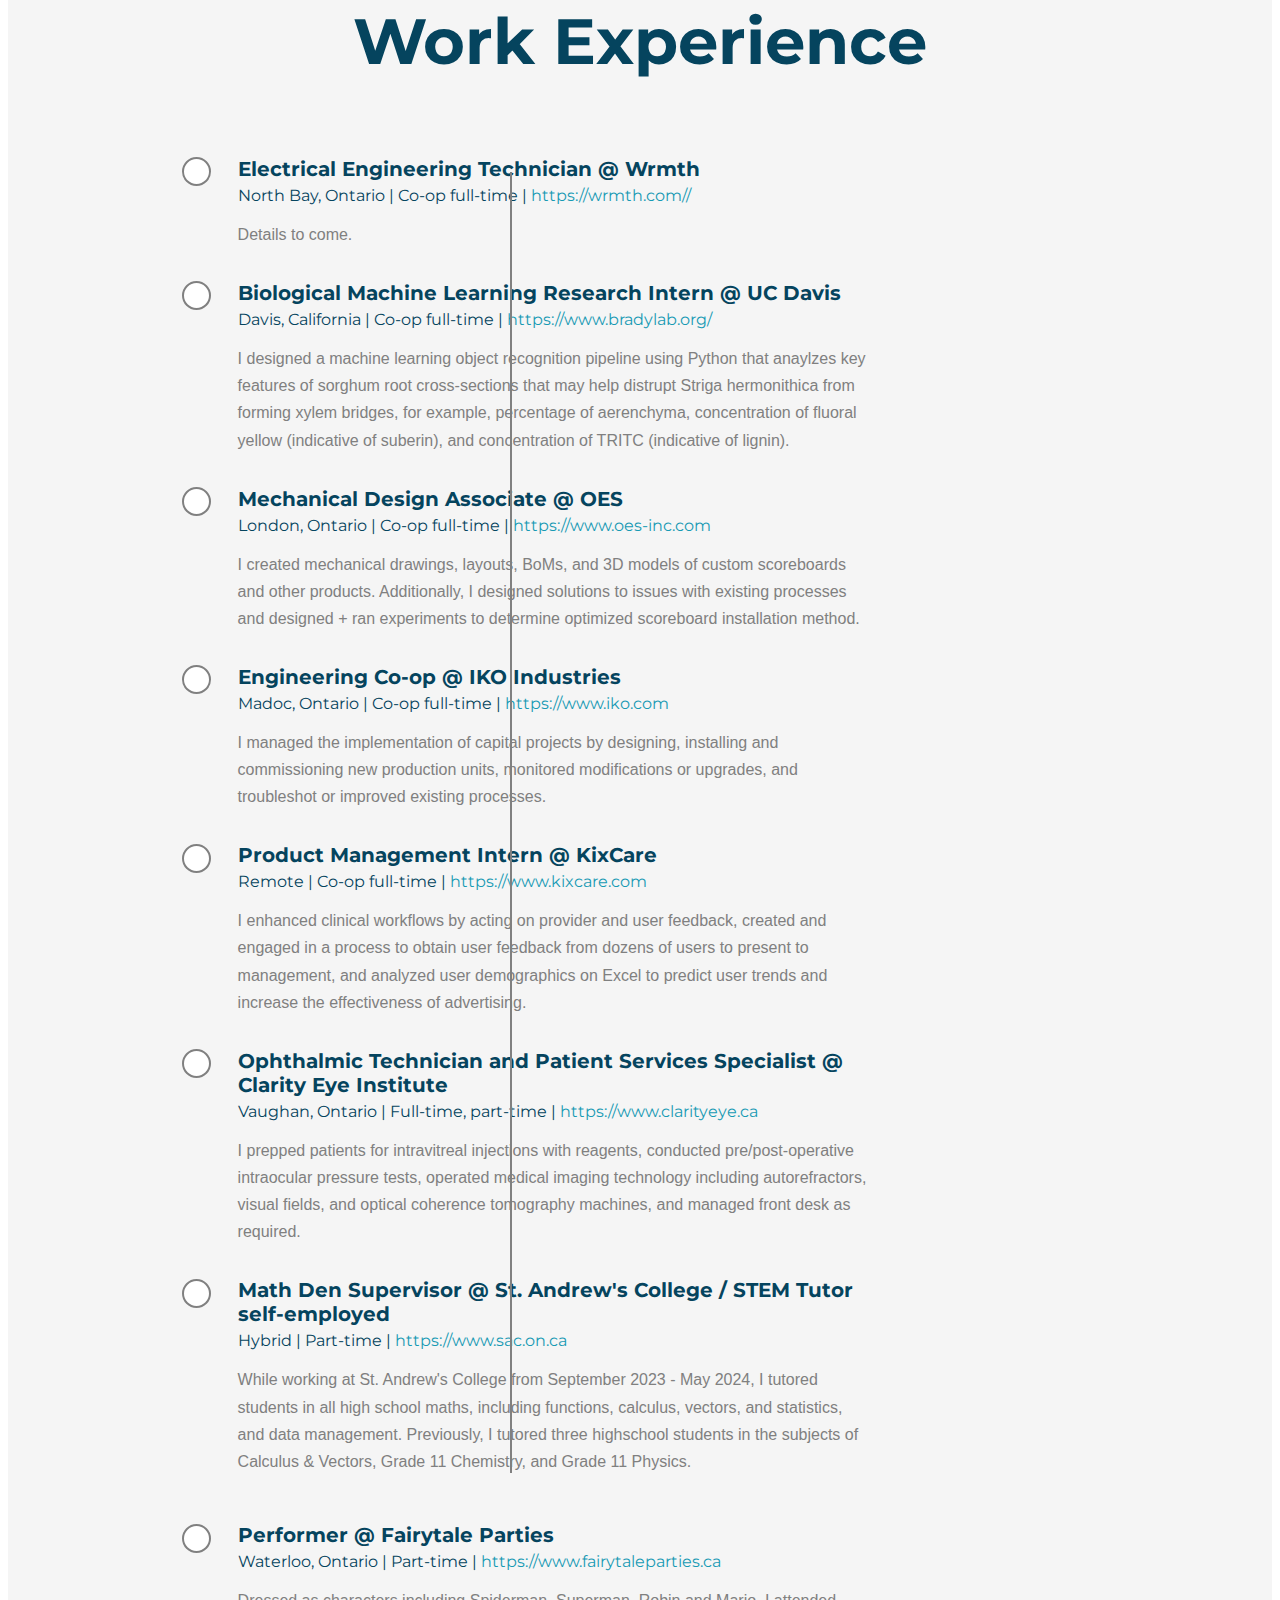
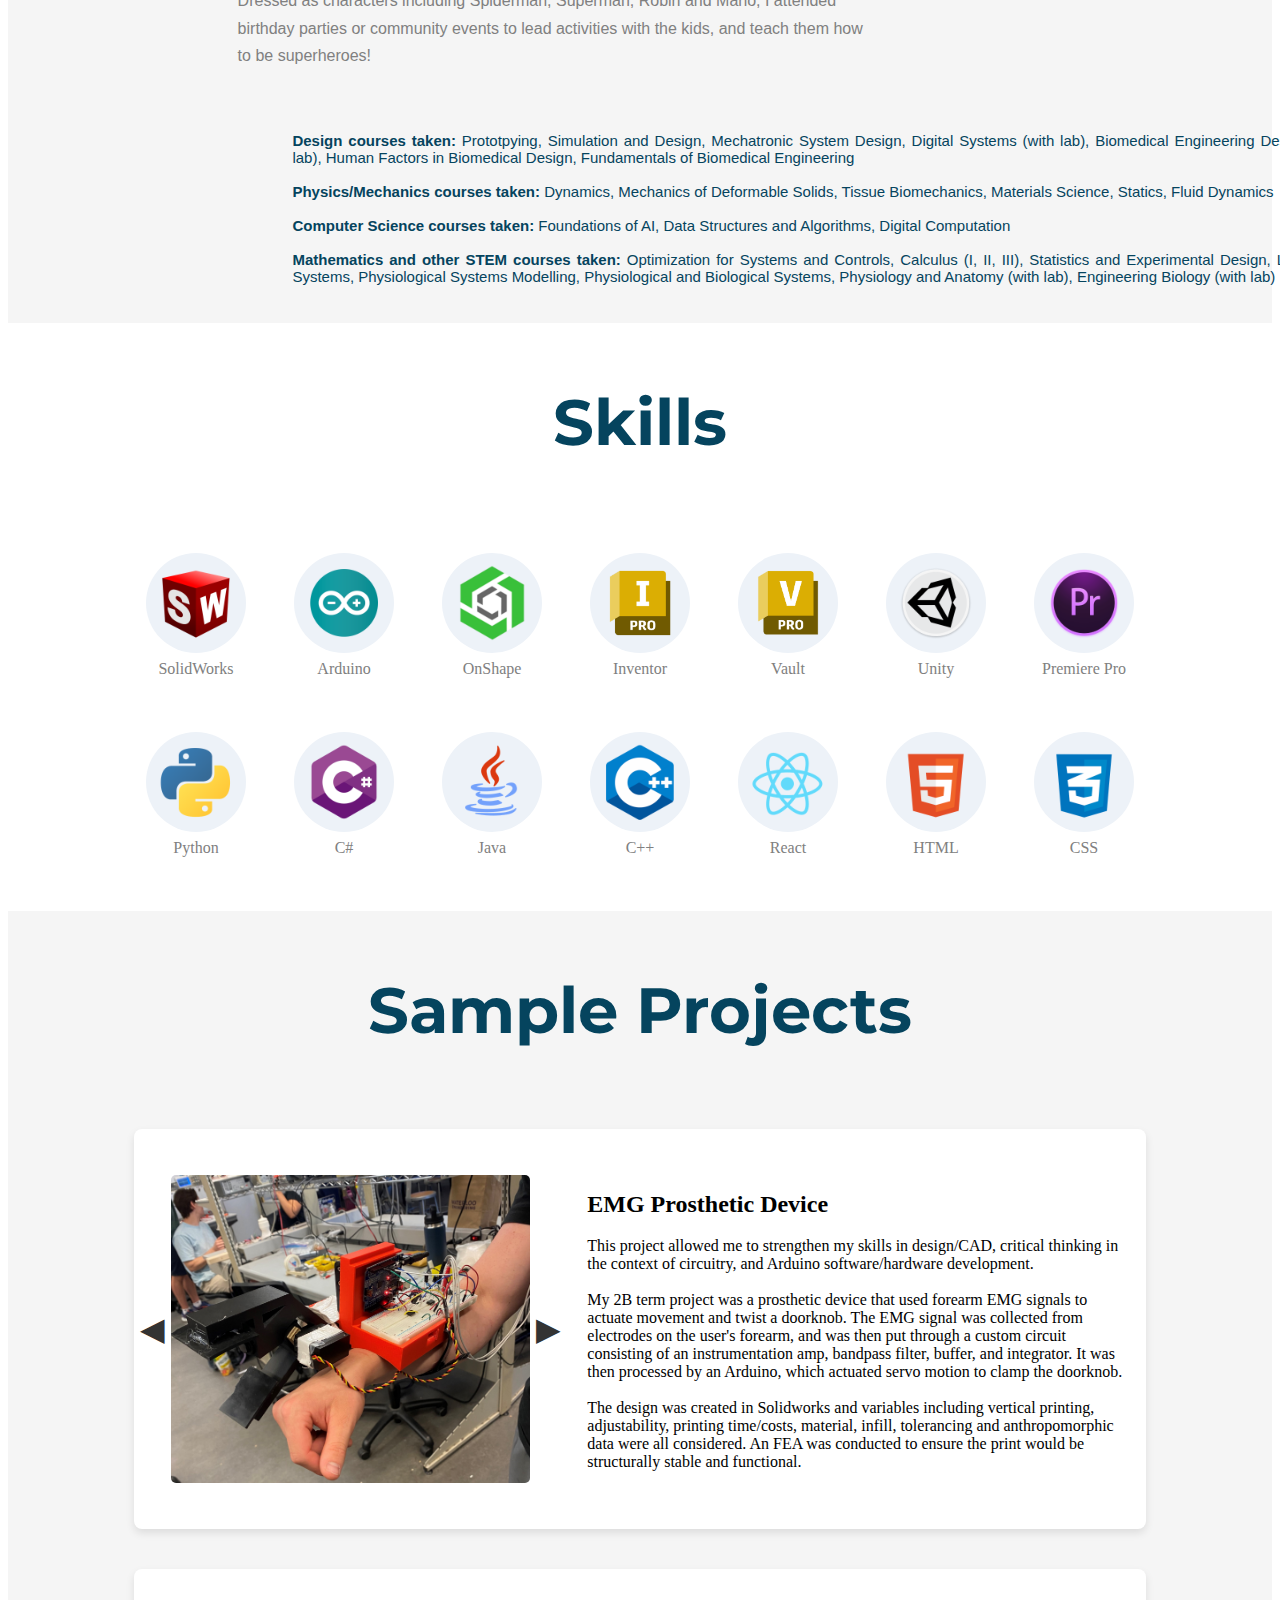
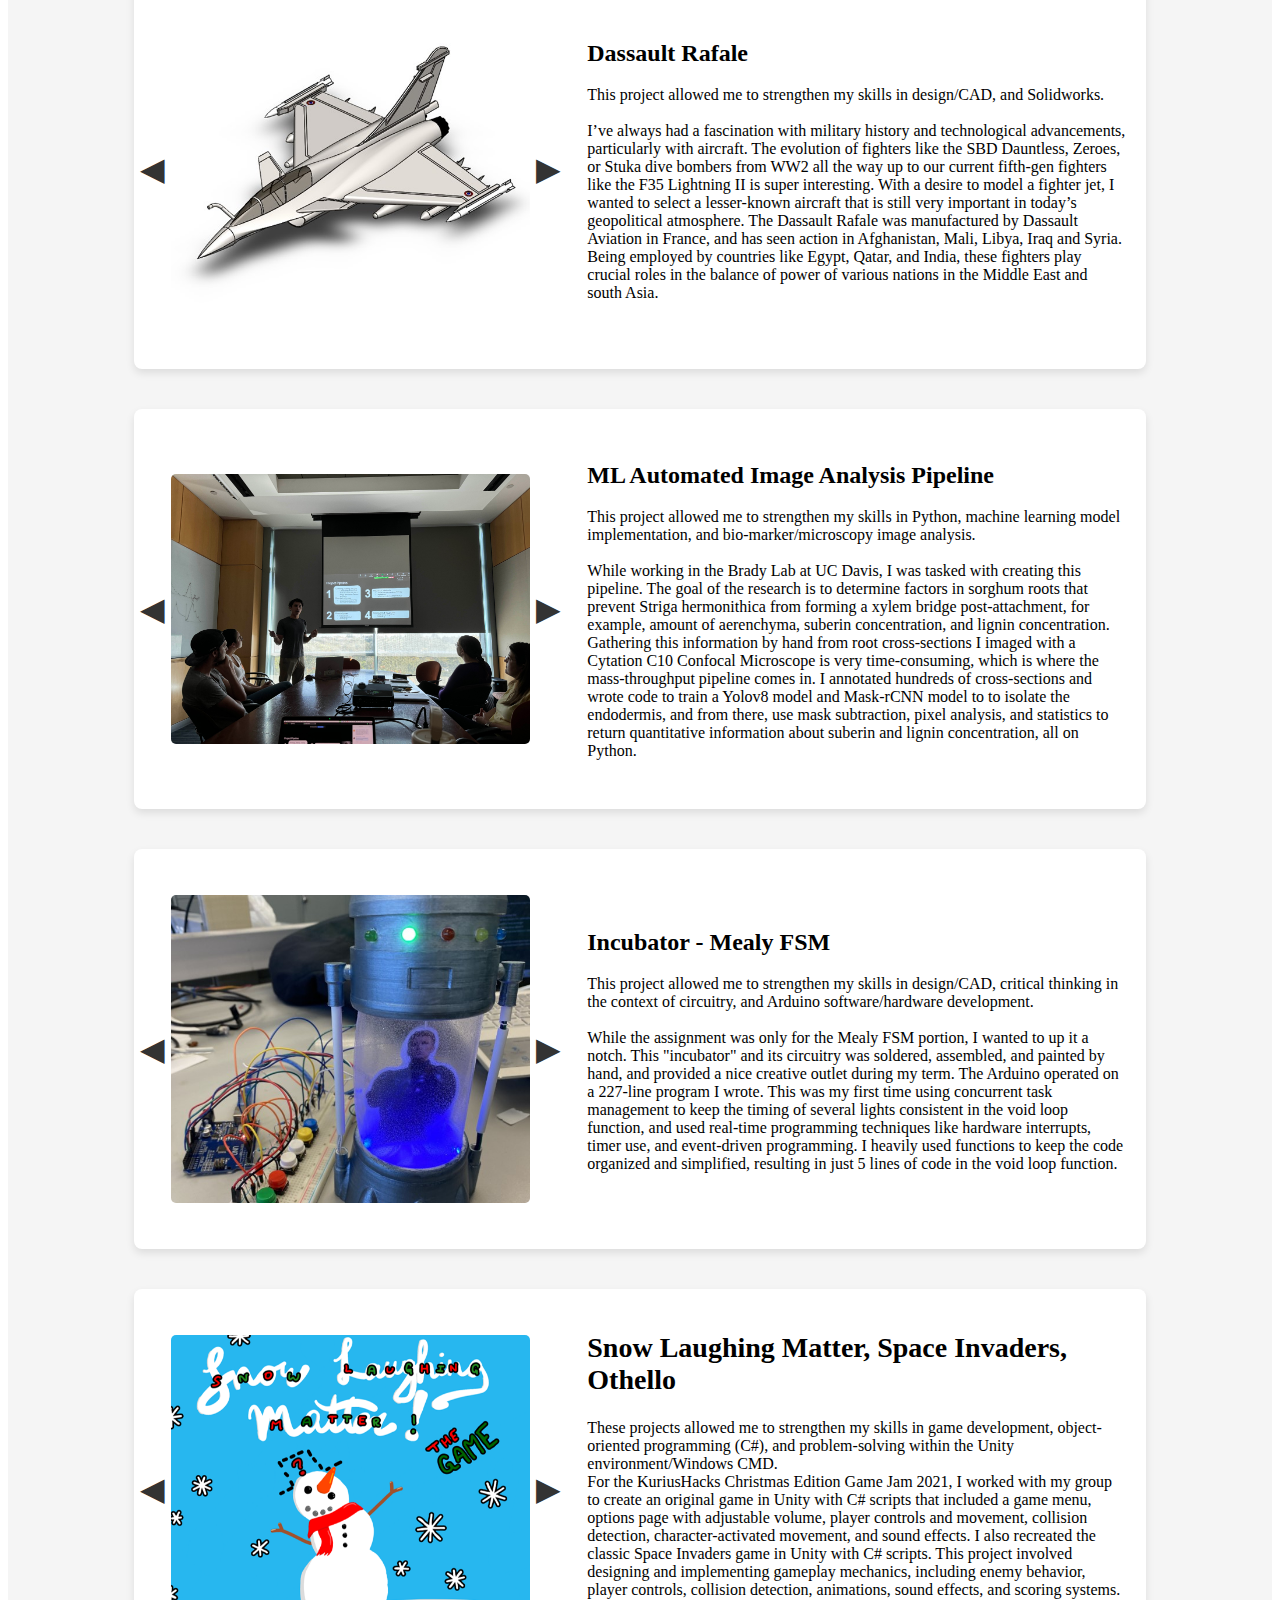
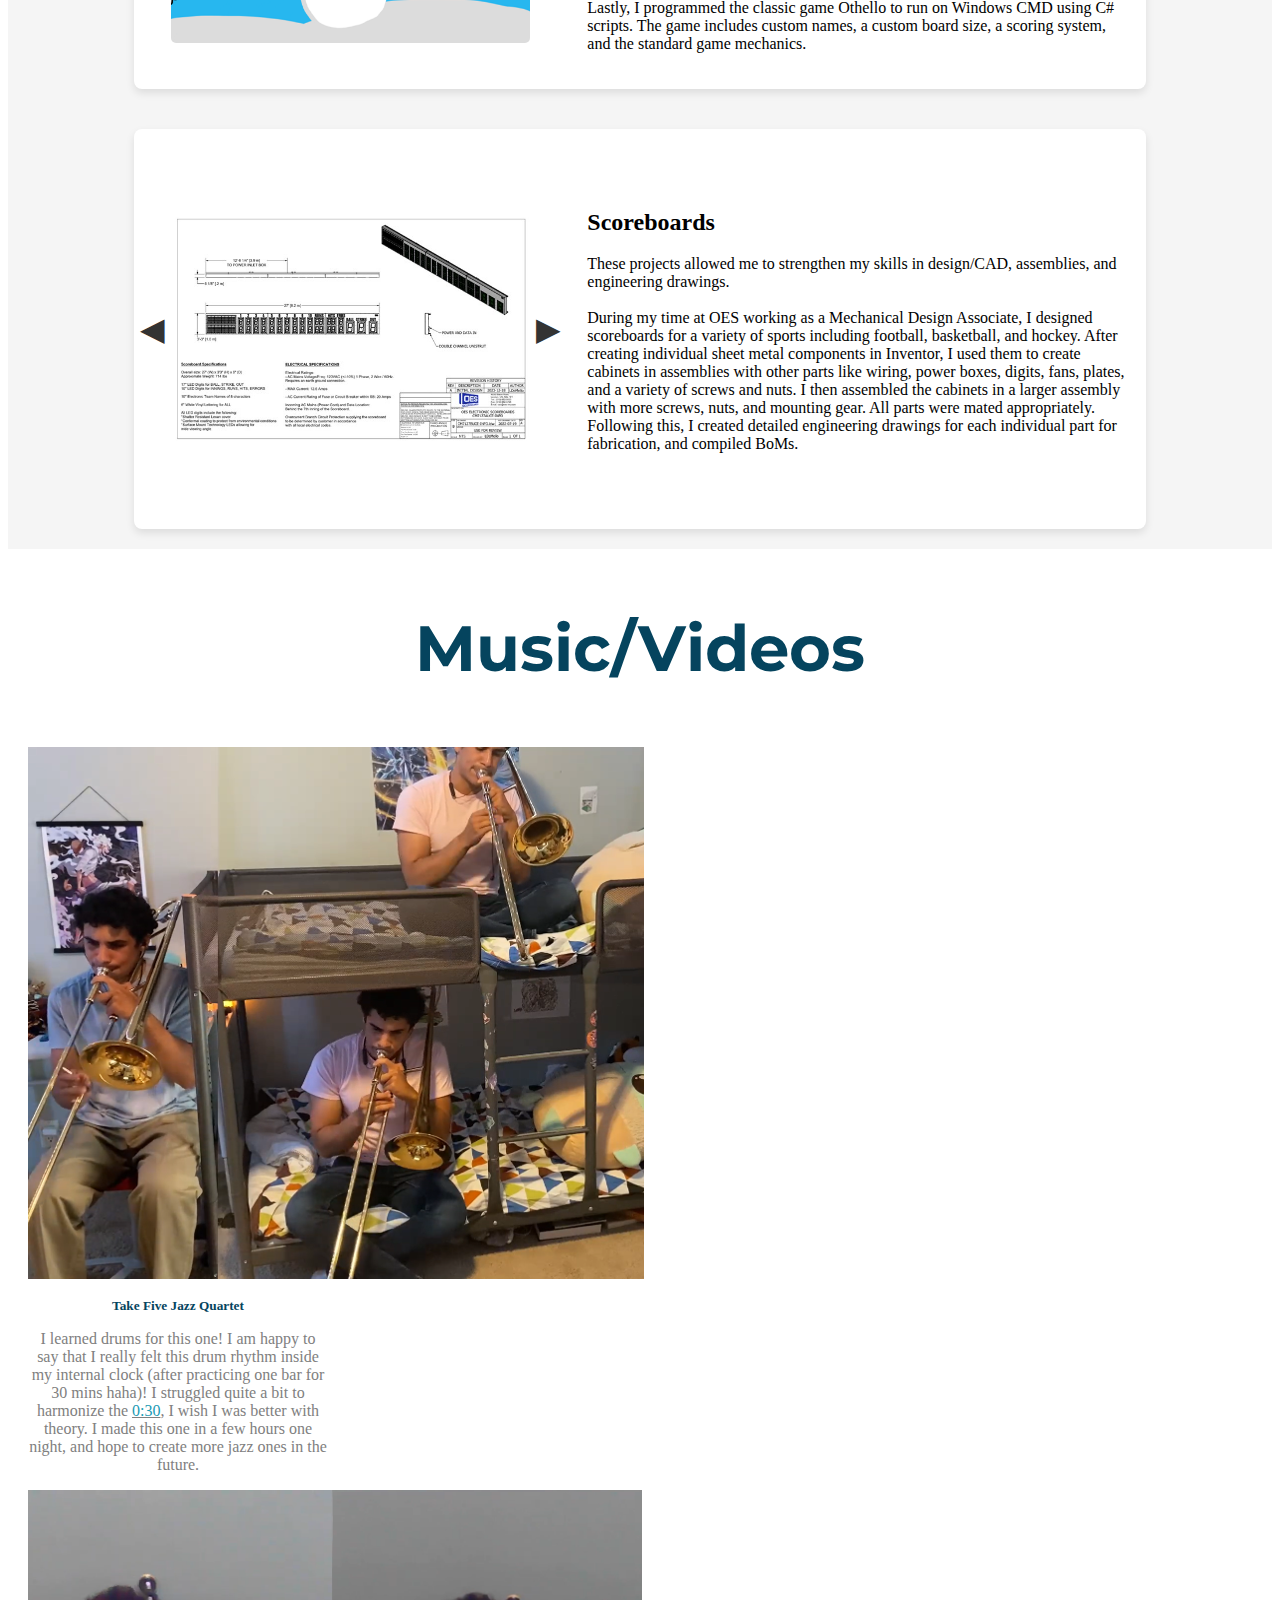
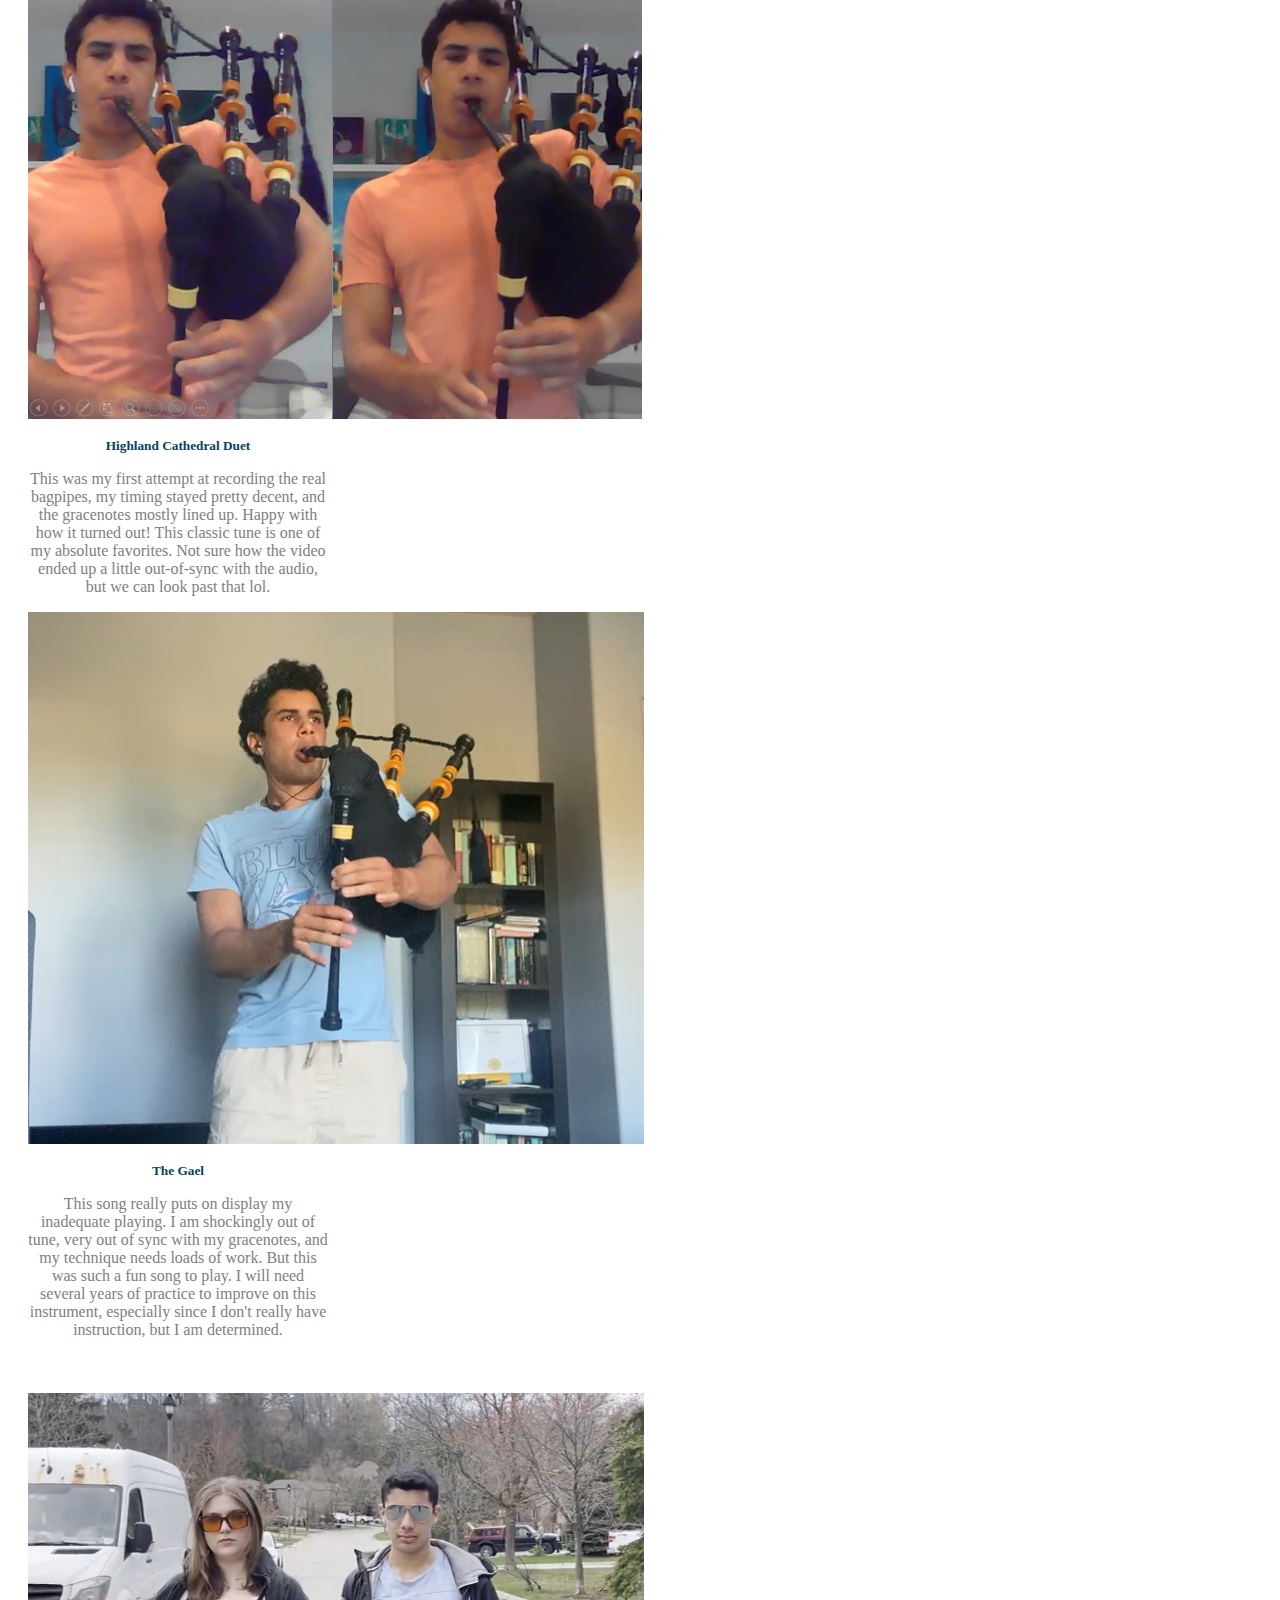
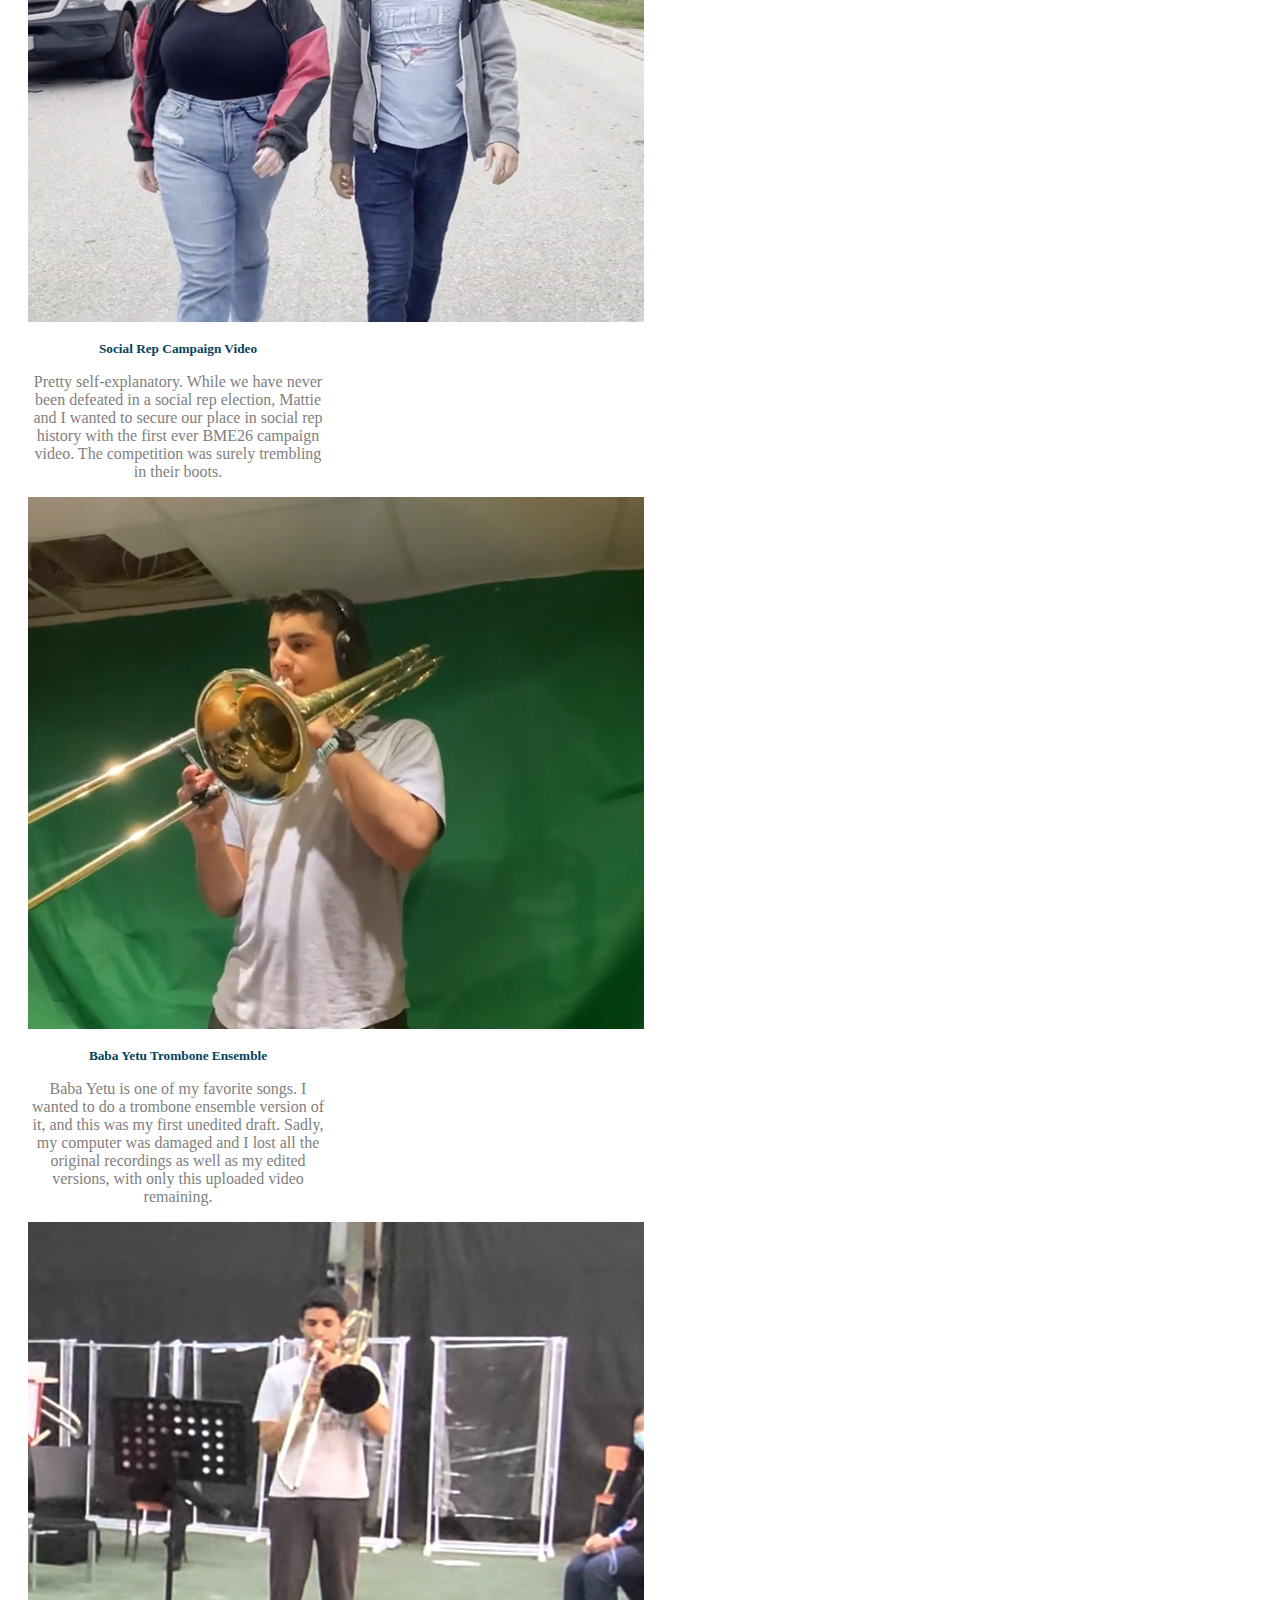
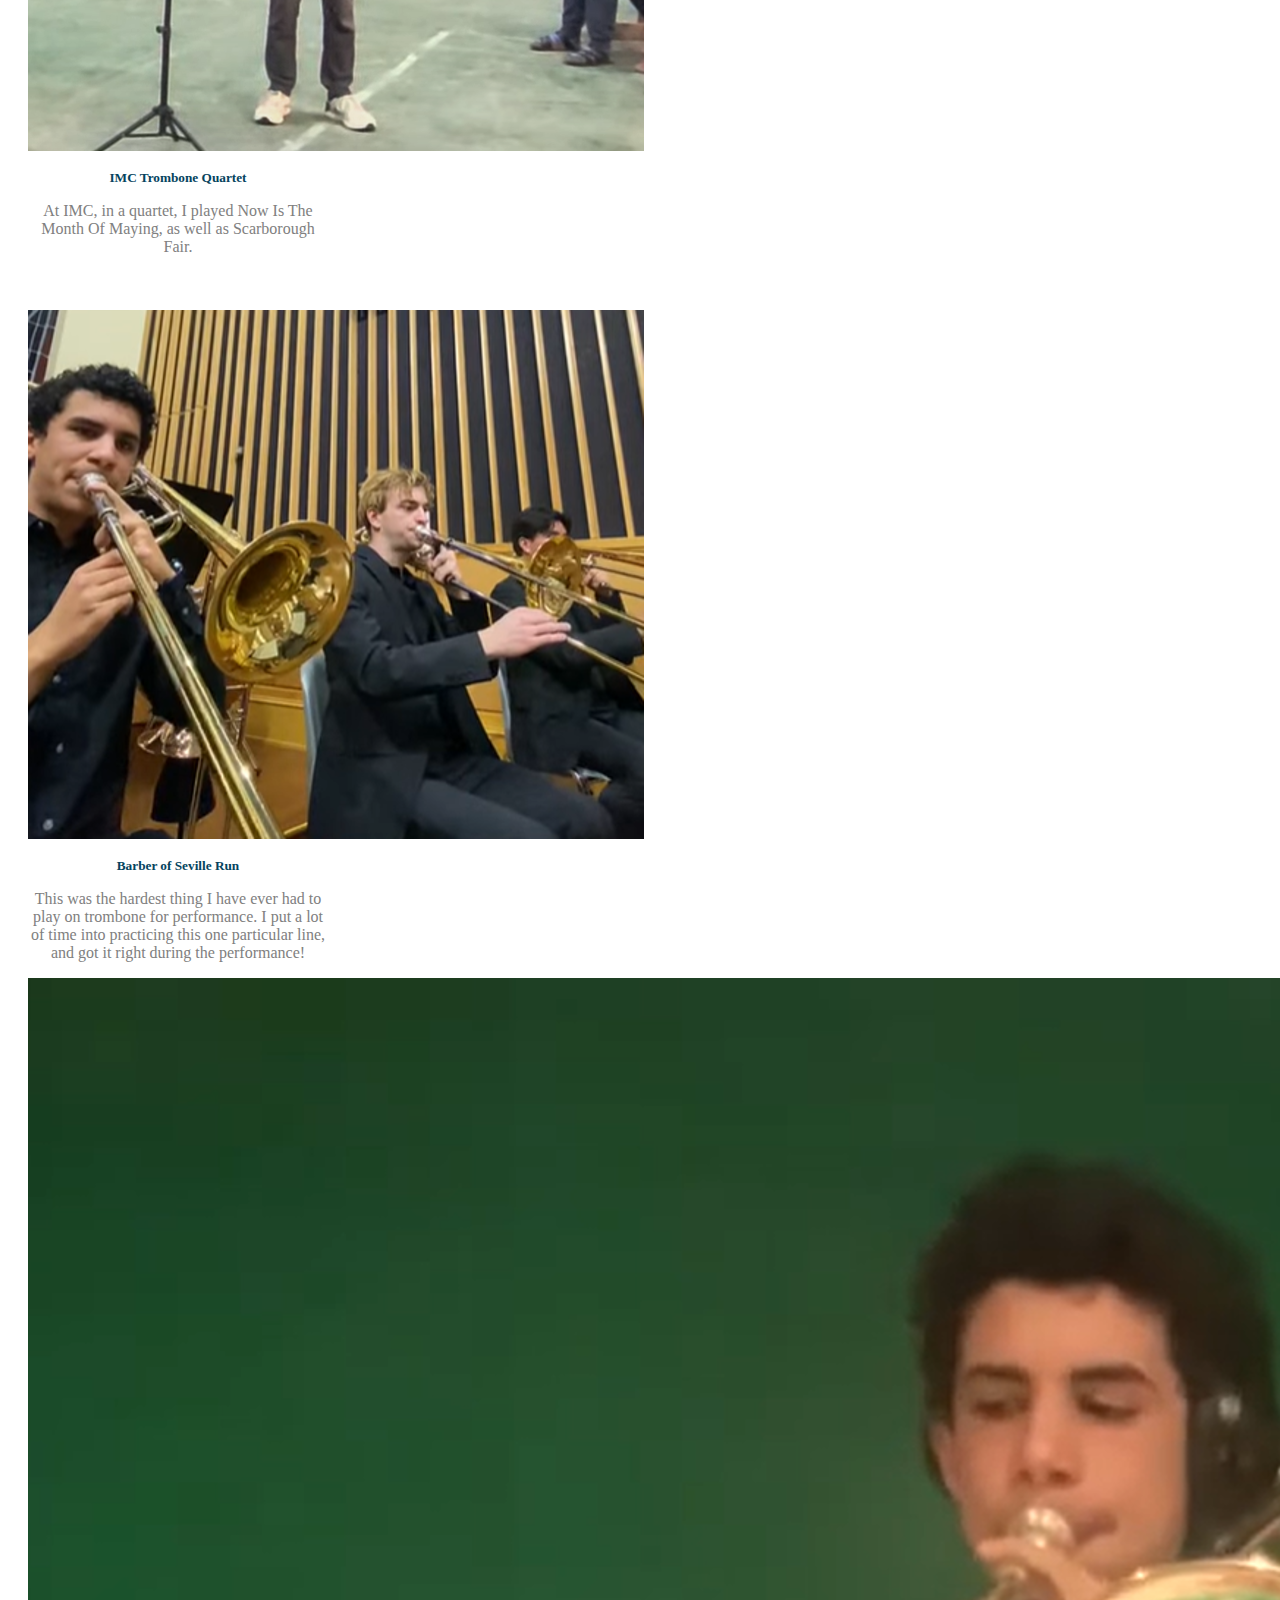
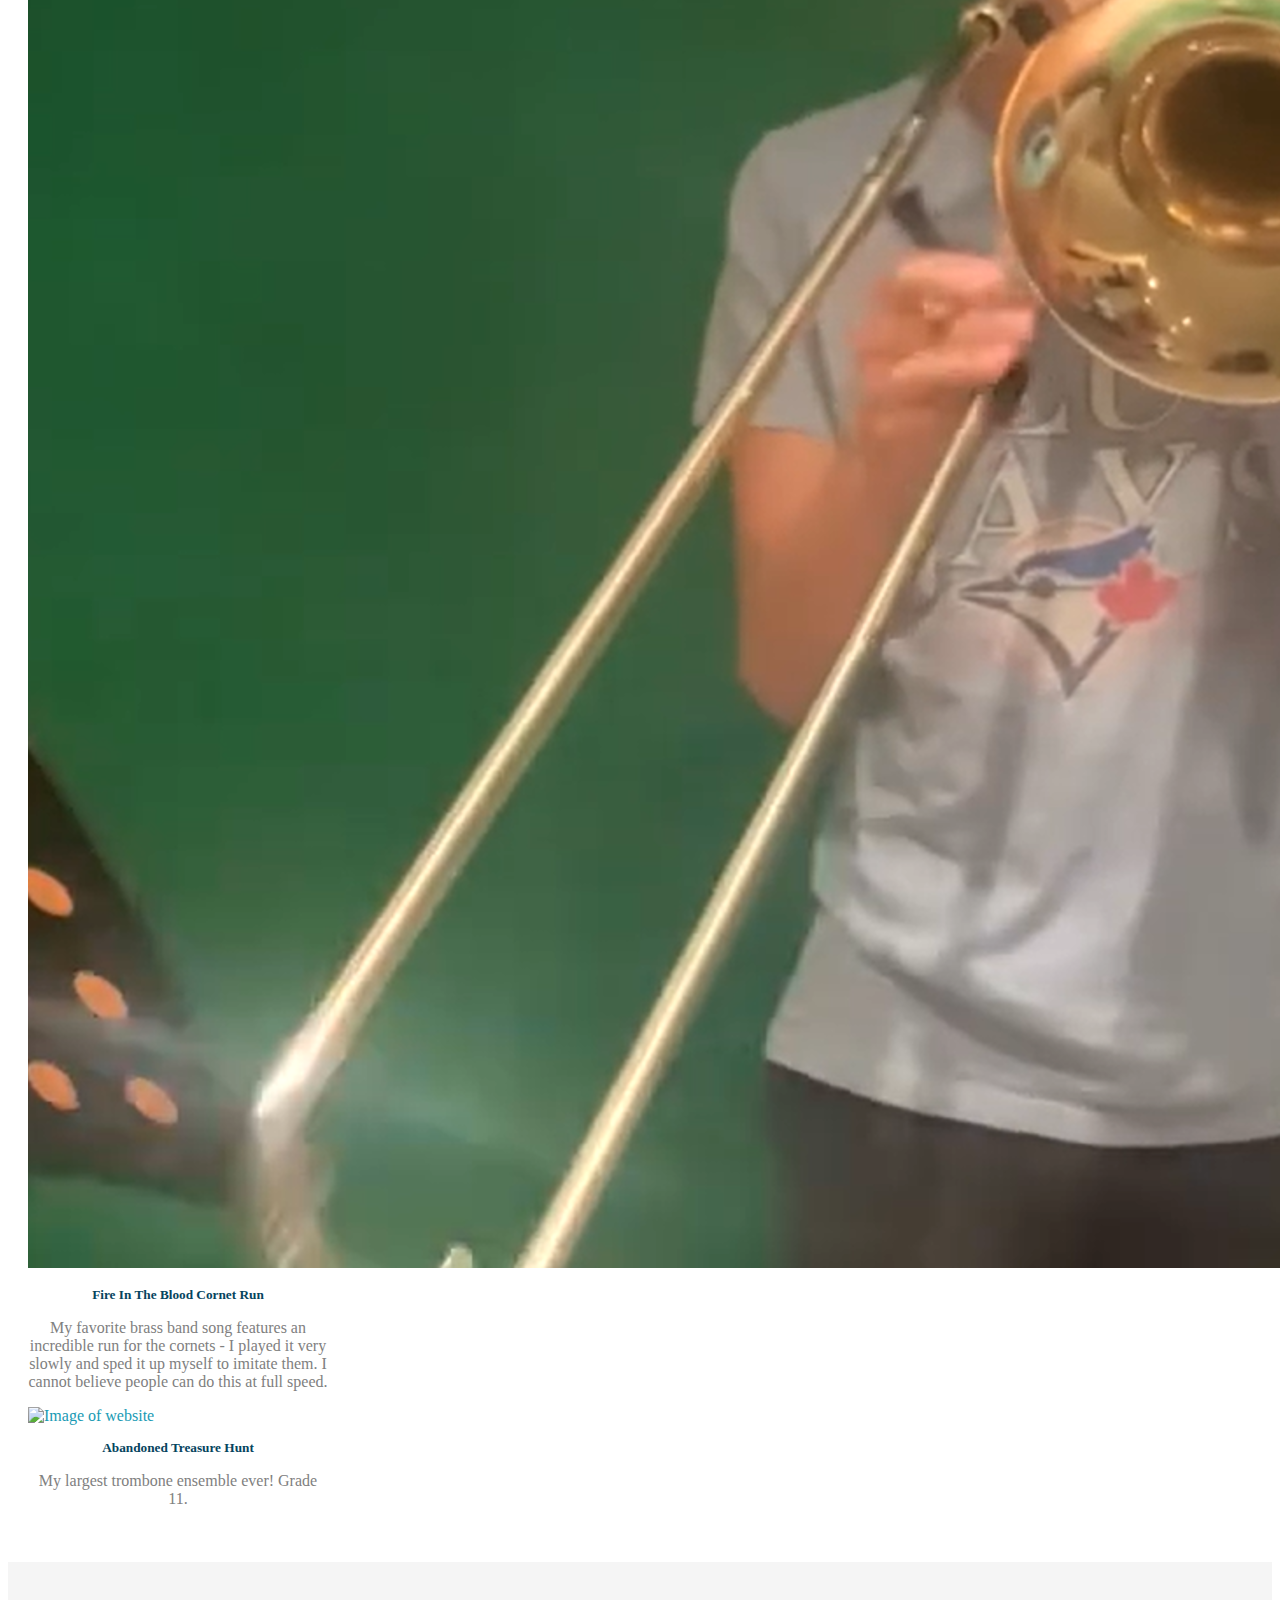
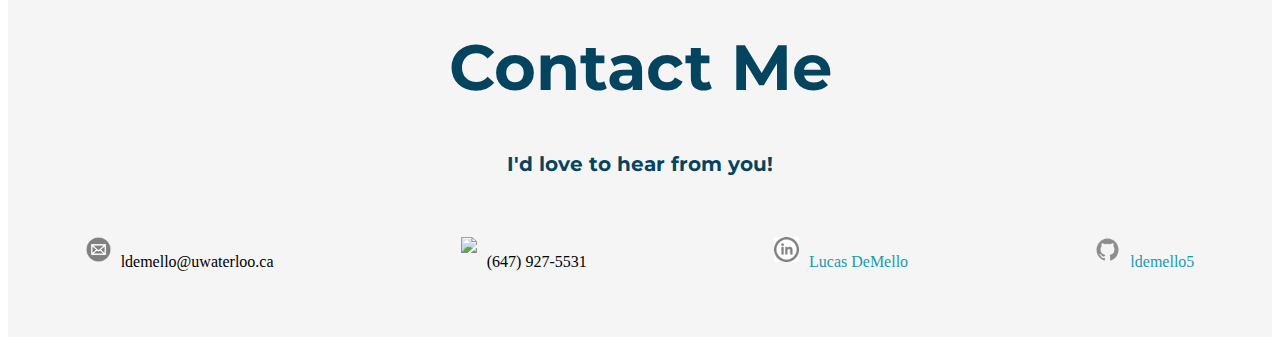
==== commit 85436db0: "pic update" ====
--- a/index.html
+++ b/index.html
@@ -46,7 +46,7 @@
 
     <!-- INTRO IMAGE COLLAGE, TITLE, BIO -->
     <div class="intro-img-and-text">
-      <img class="intro-pic" src="WebImages/5.png" alt="Photos of Lucas">
+      <img class="intro-pic" src="WebImages/6.png" alt="Photos of Lucas">
     </div>
     <div class="intro-txt-container">
       <h3 class="big-txt">Hi,<br>I'm Lucas</h3>
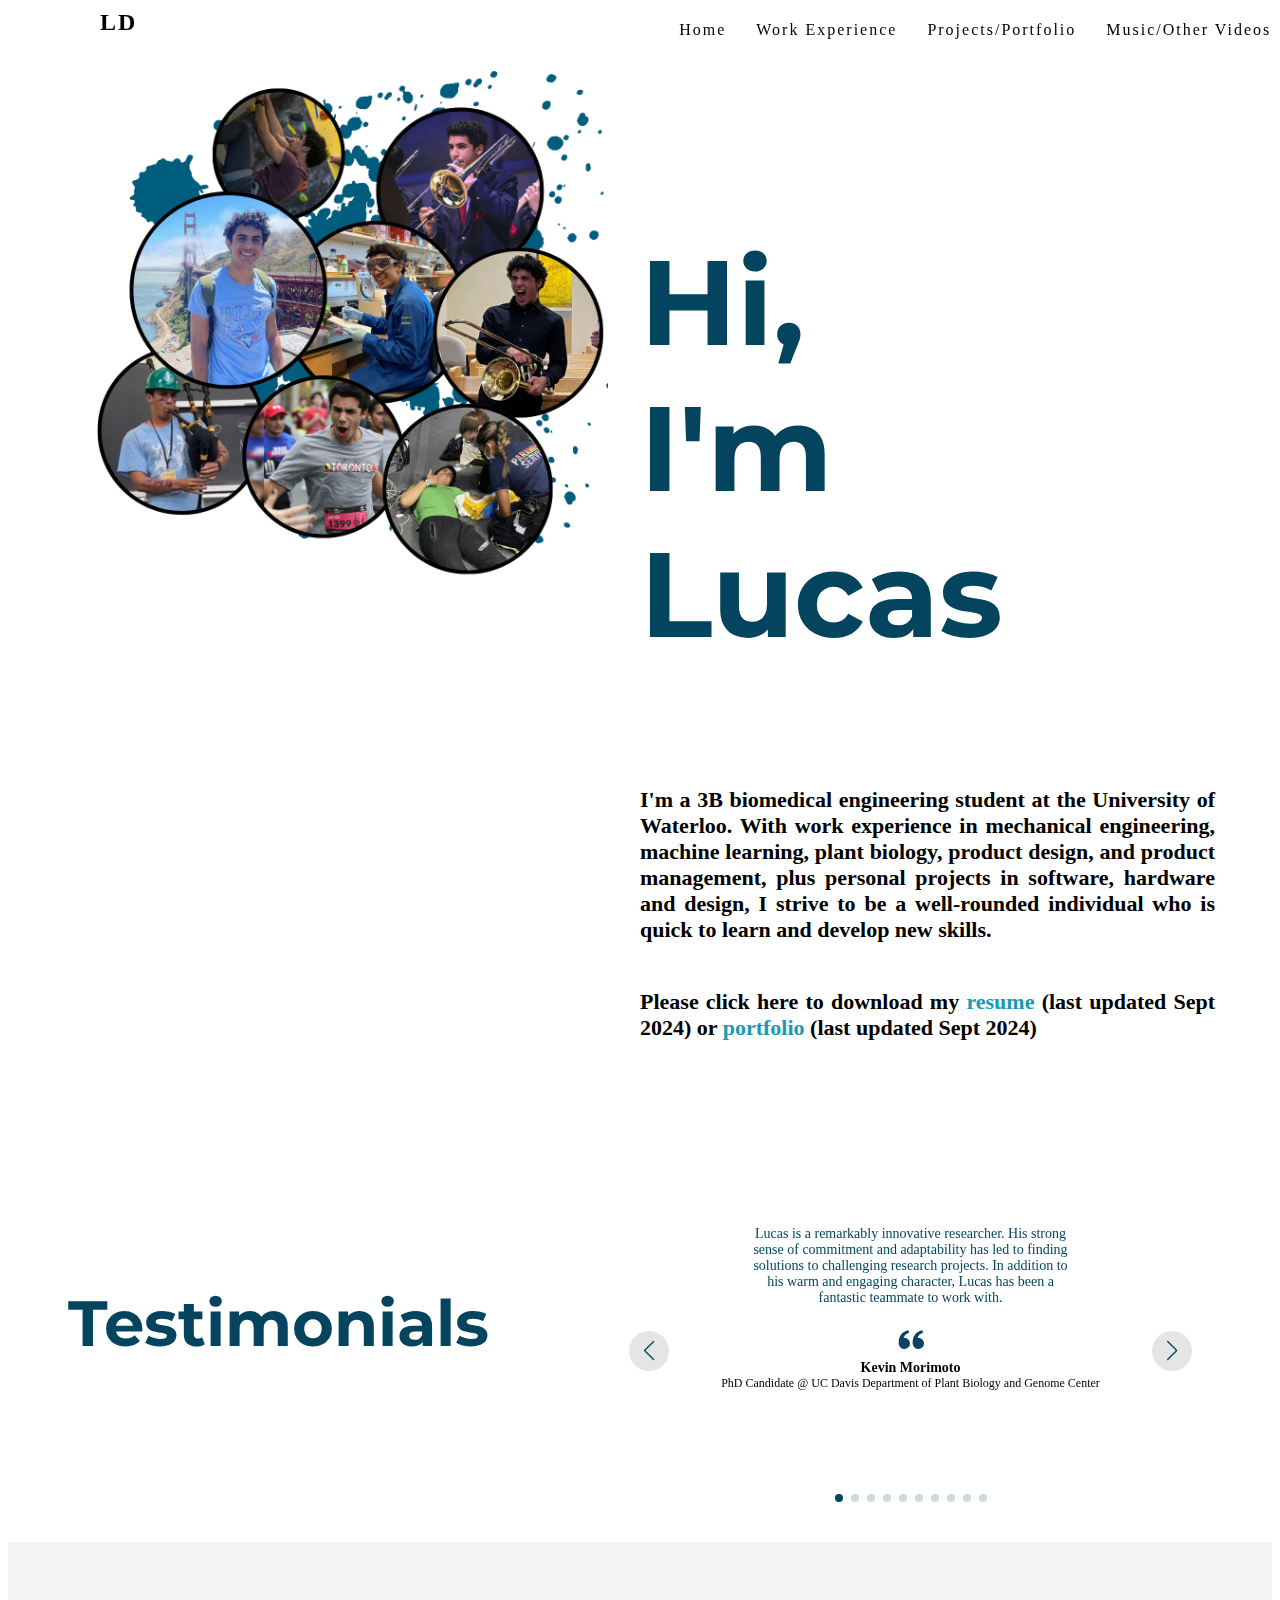
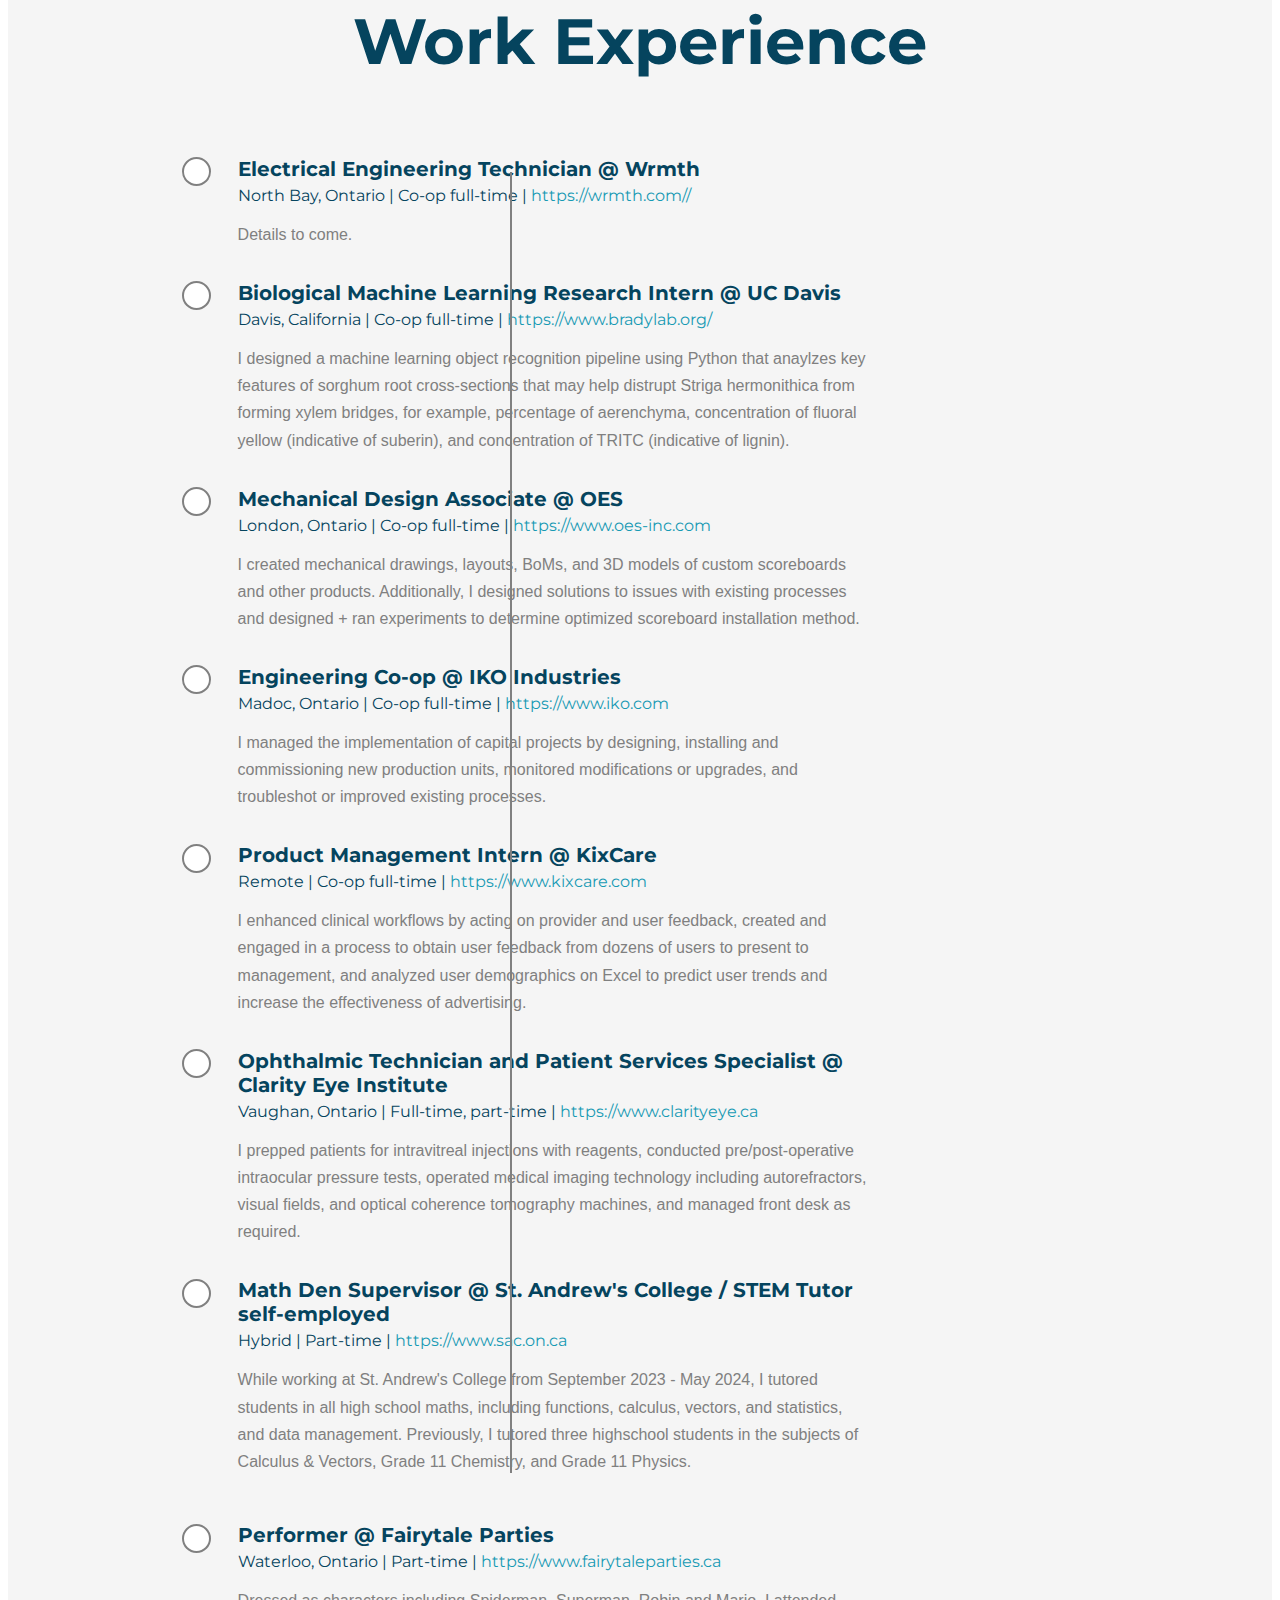
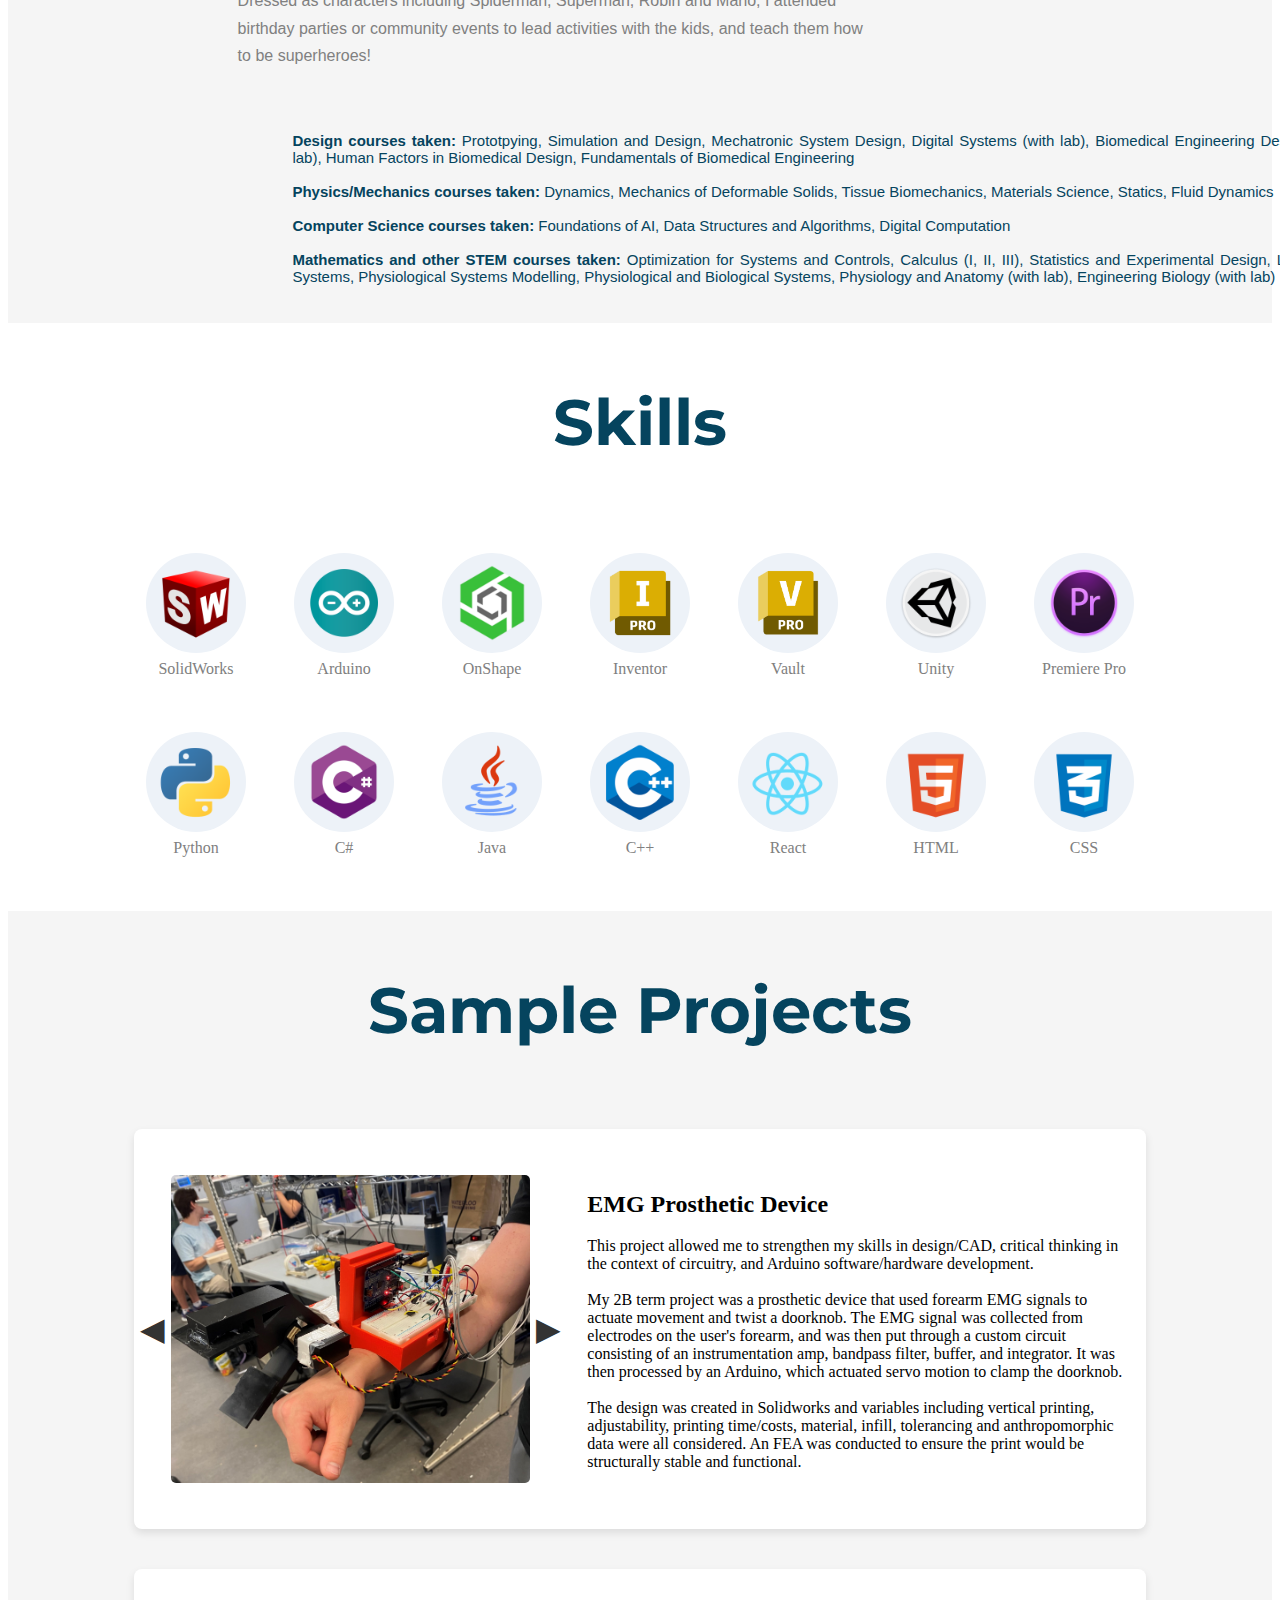
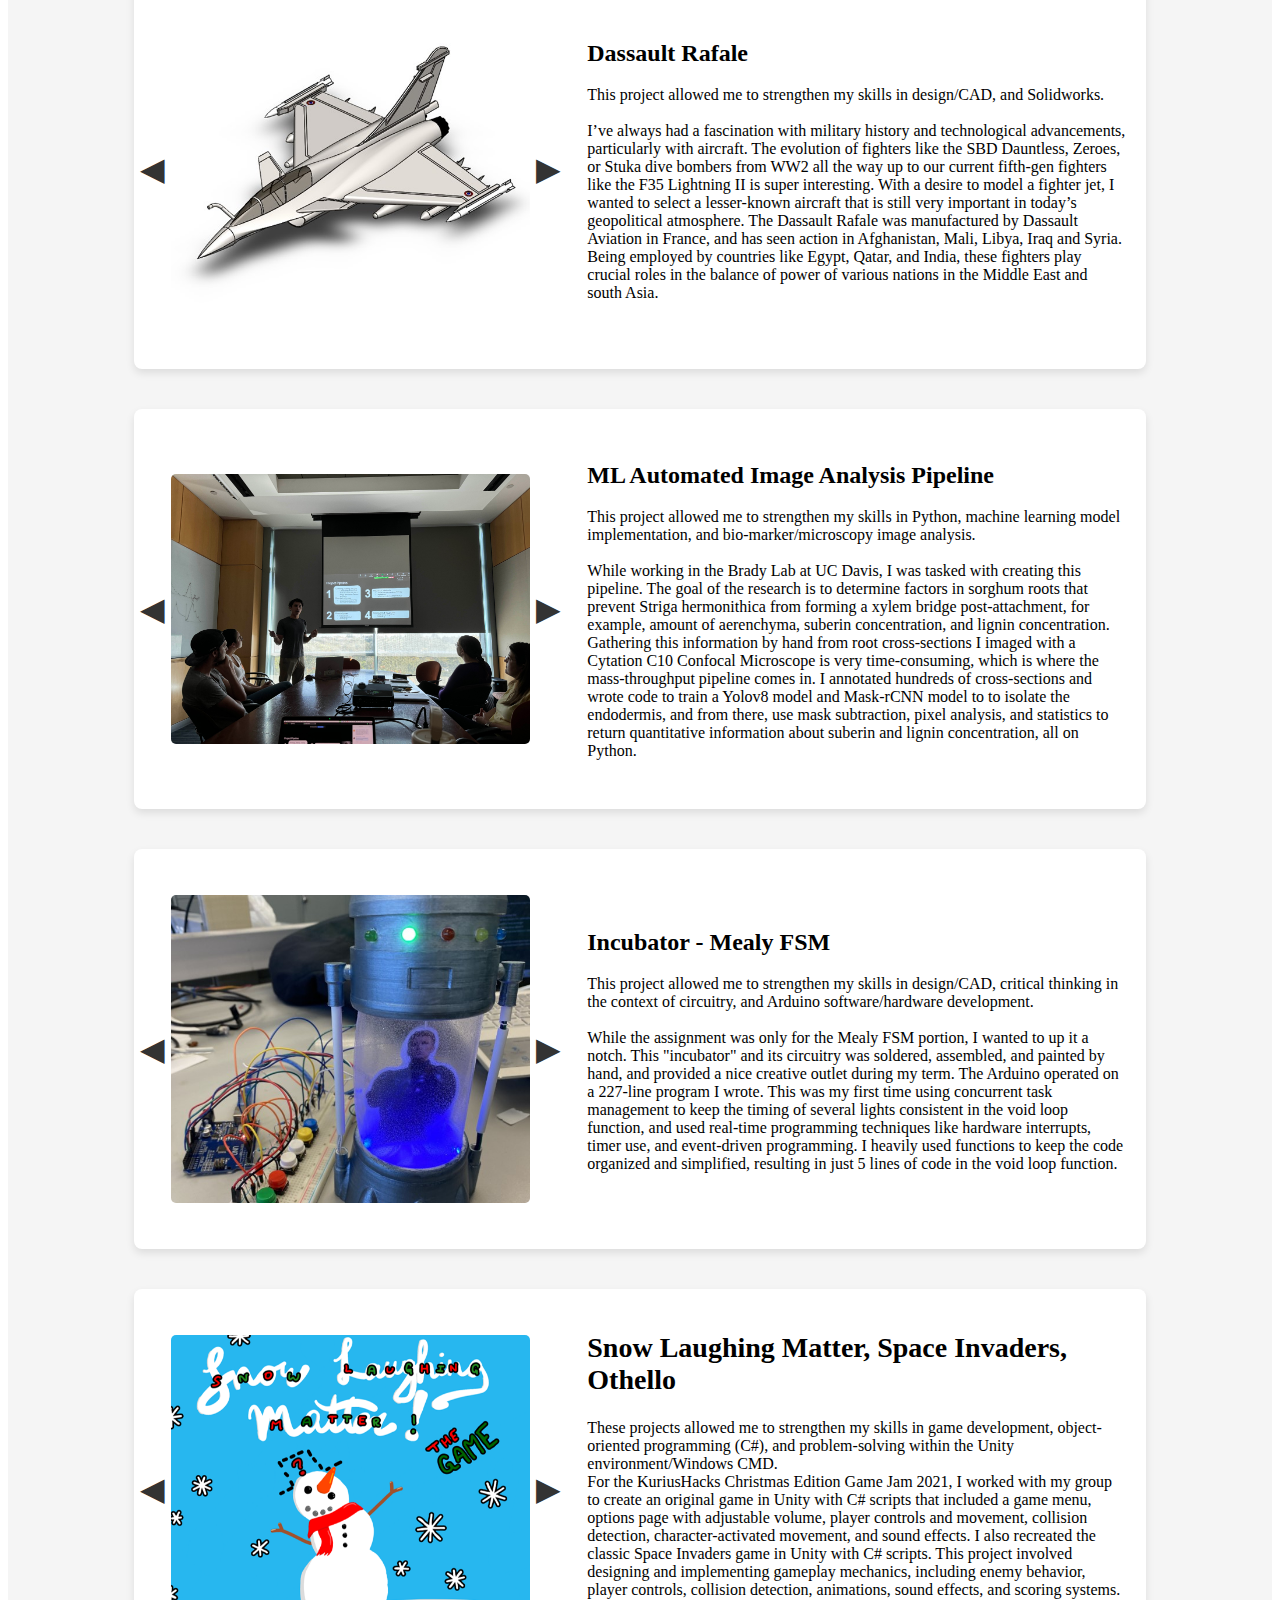
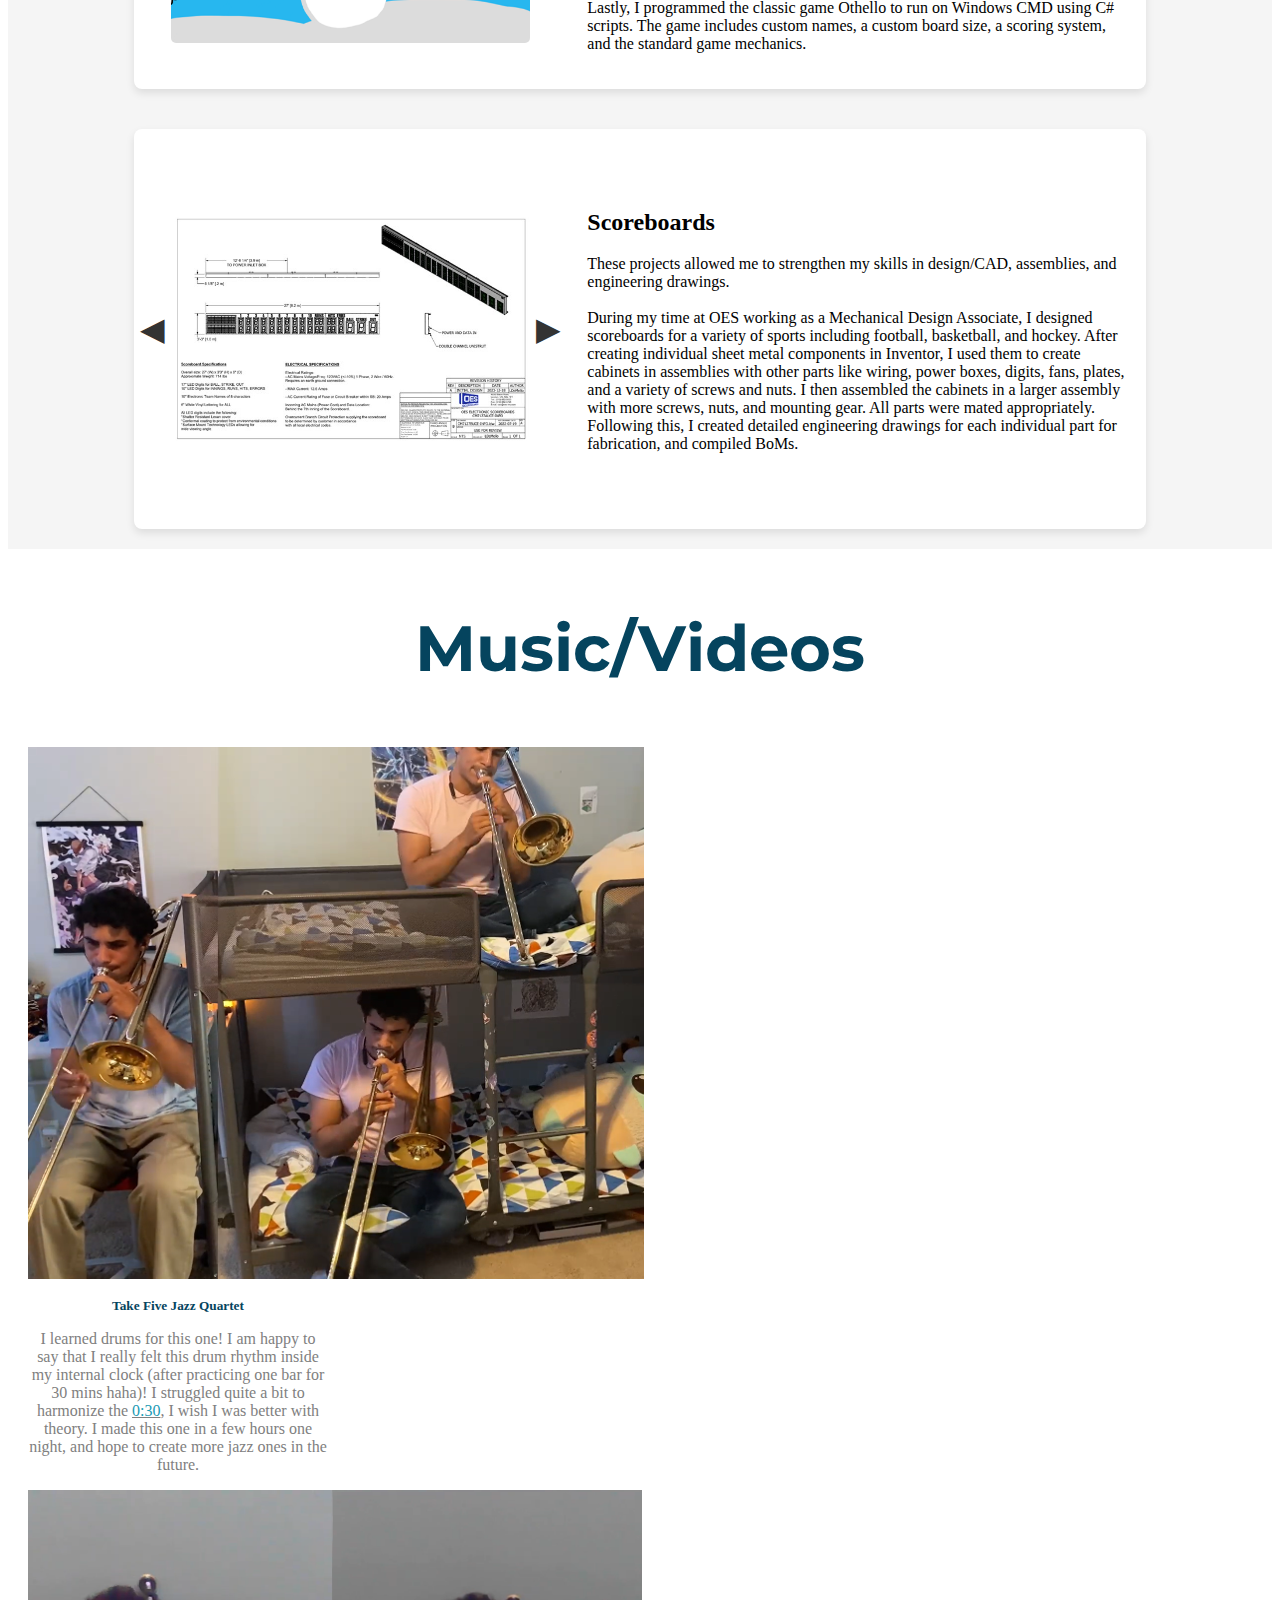
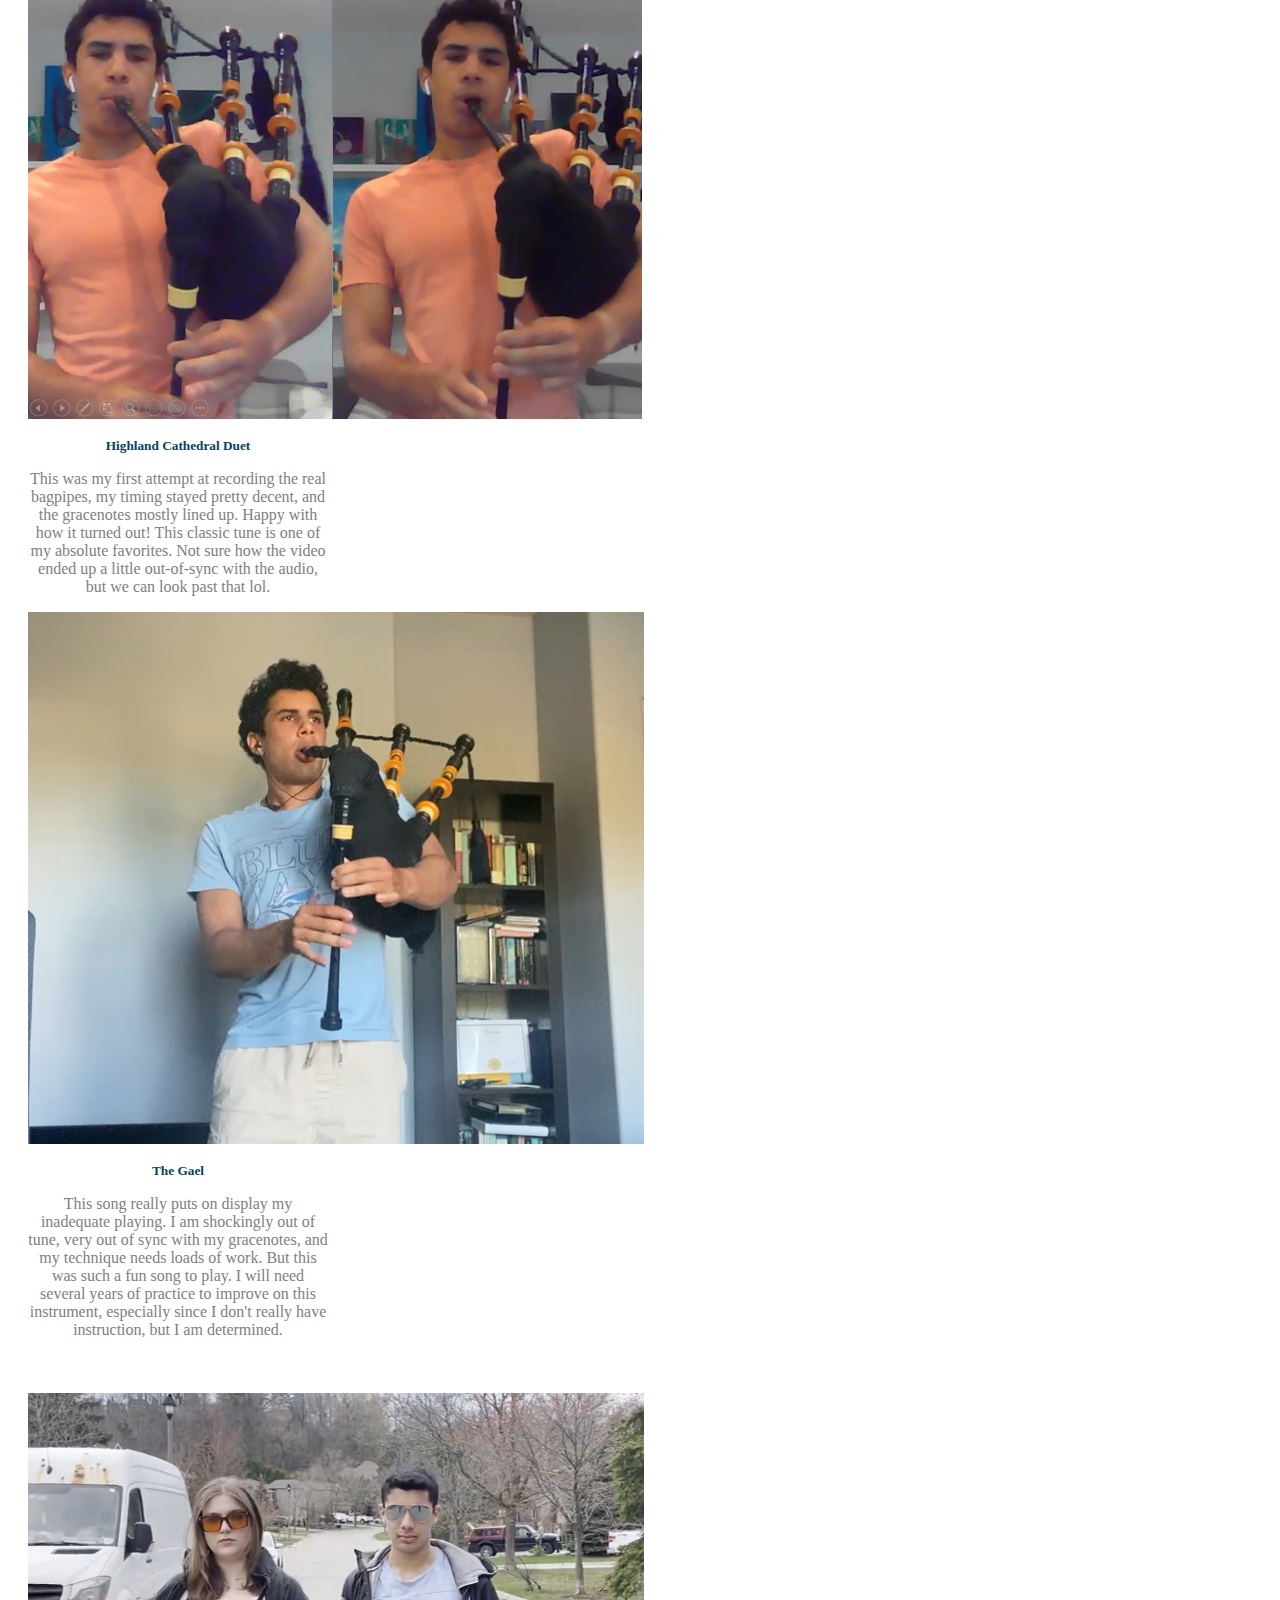
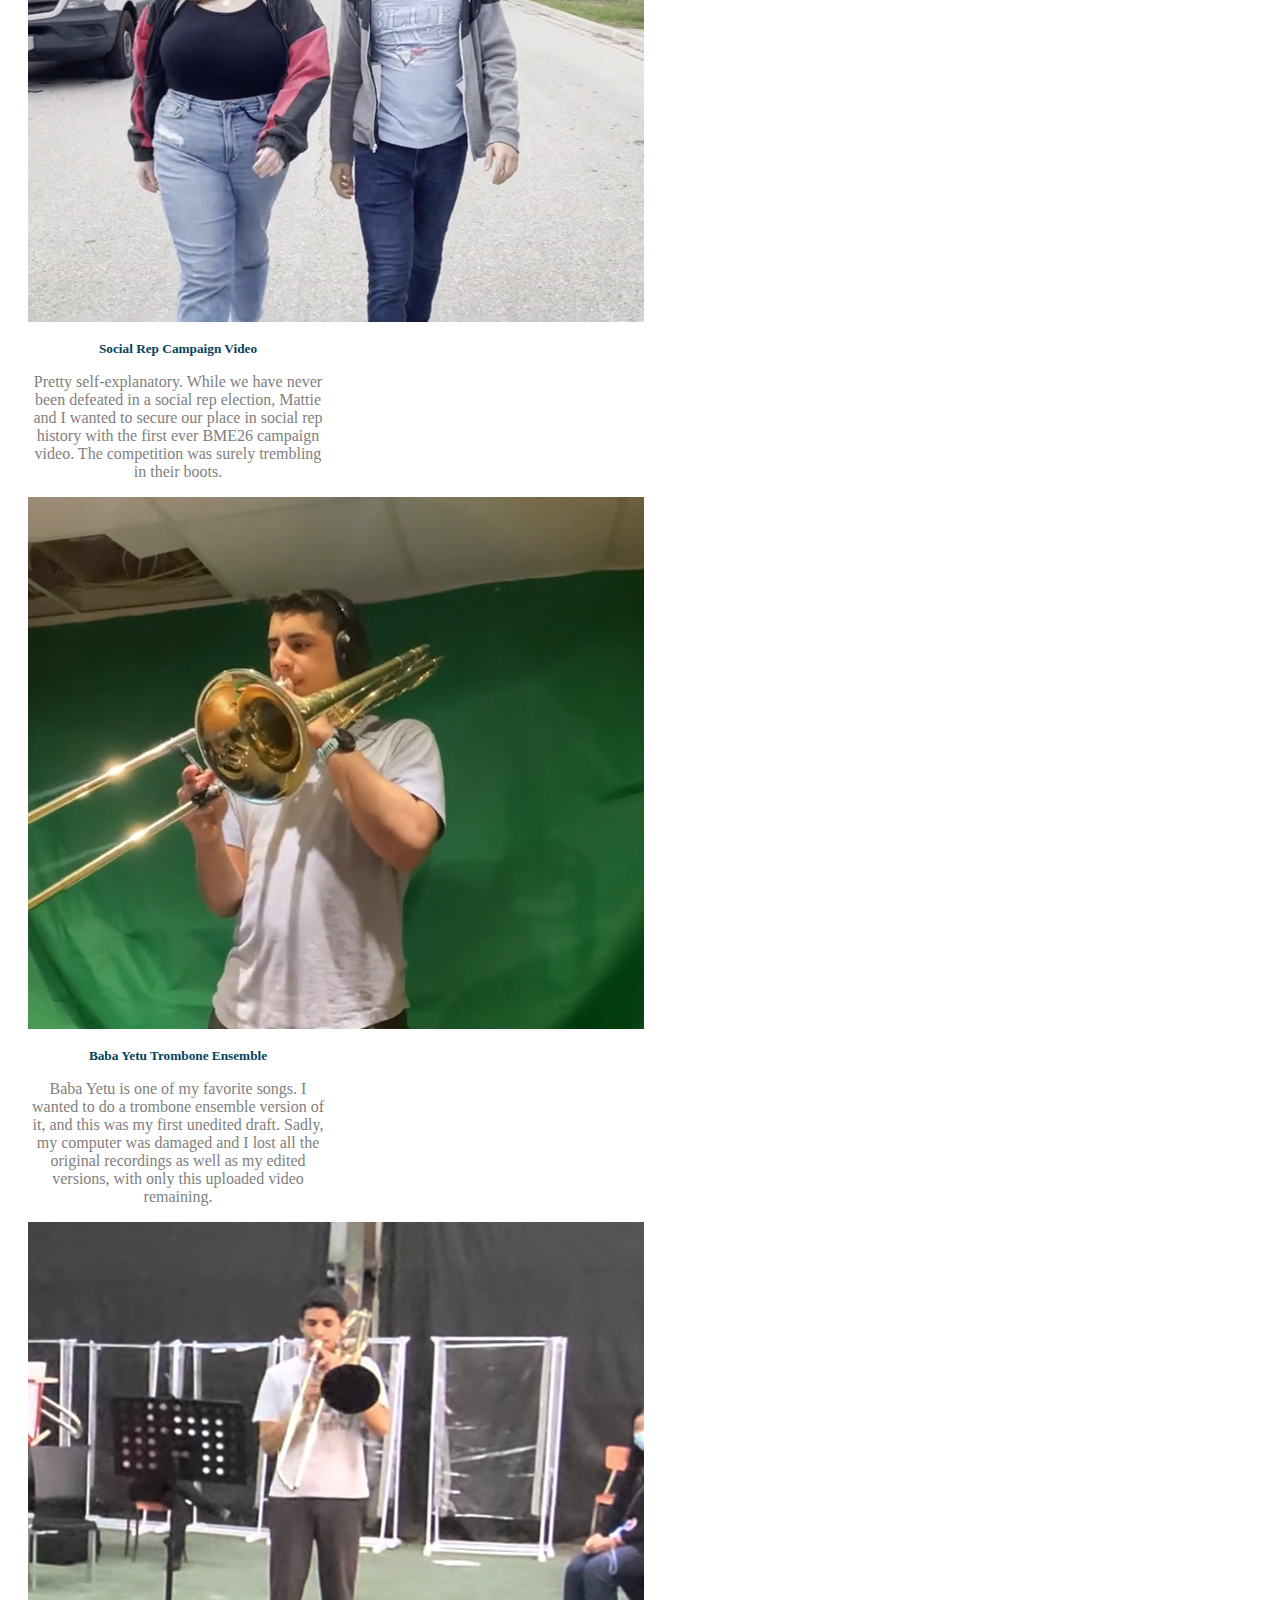
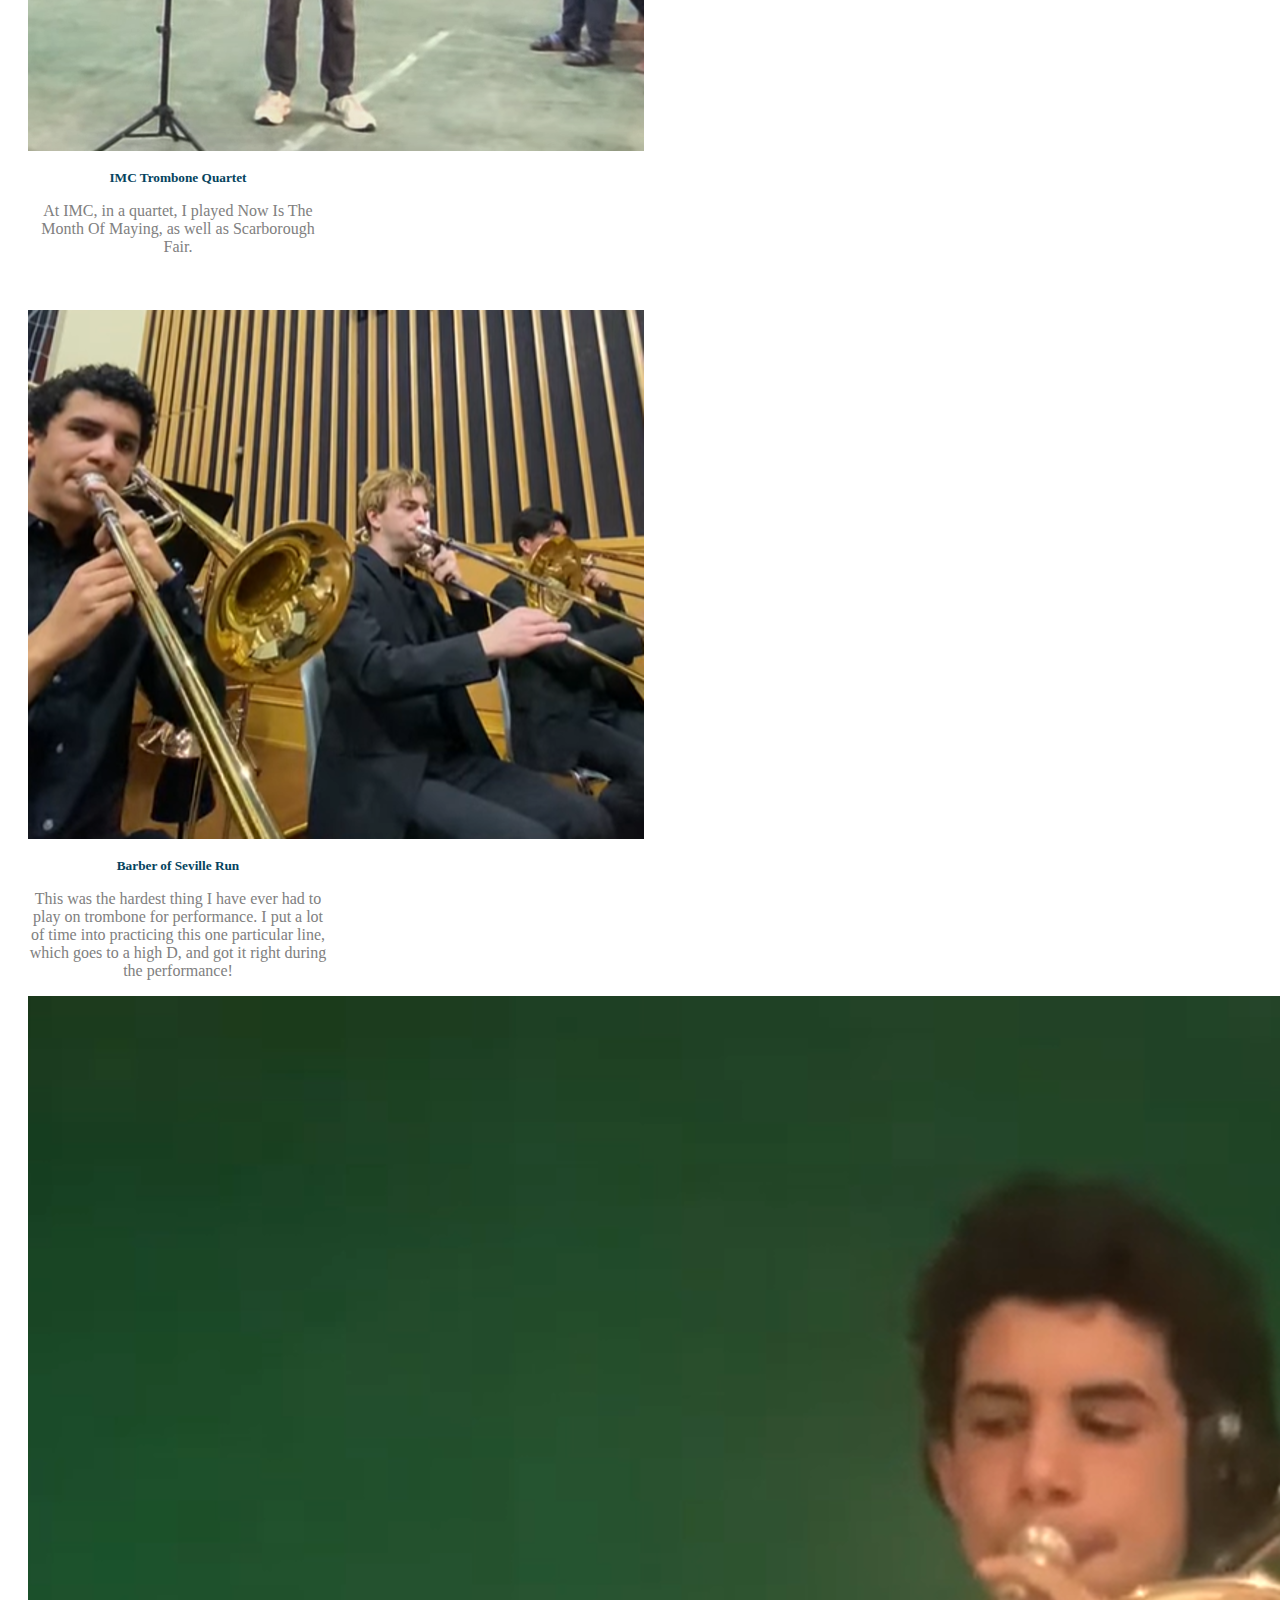
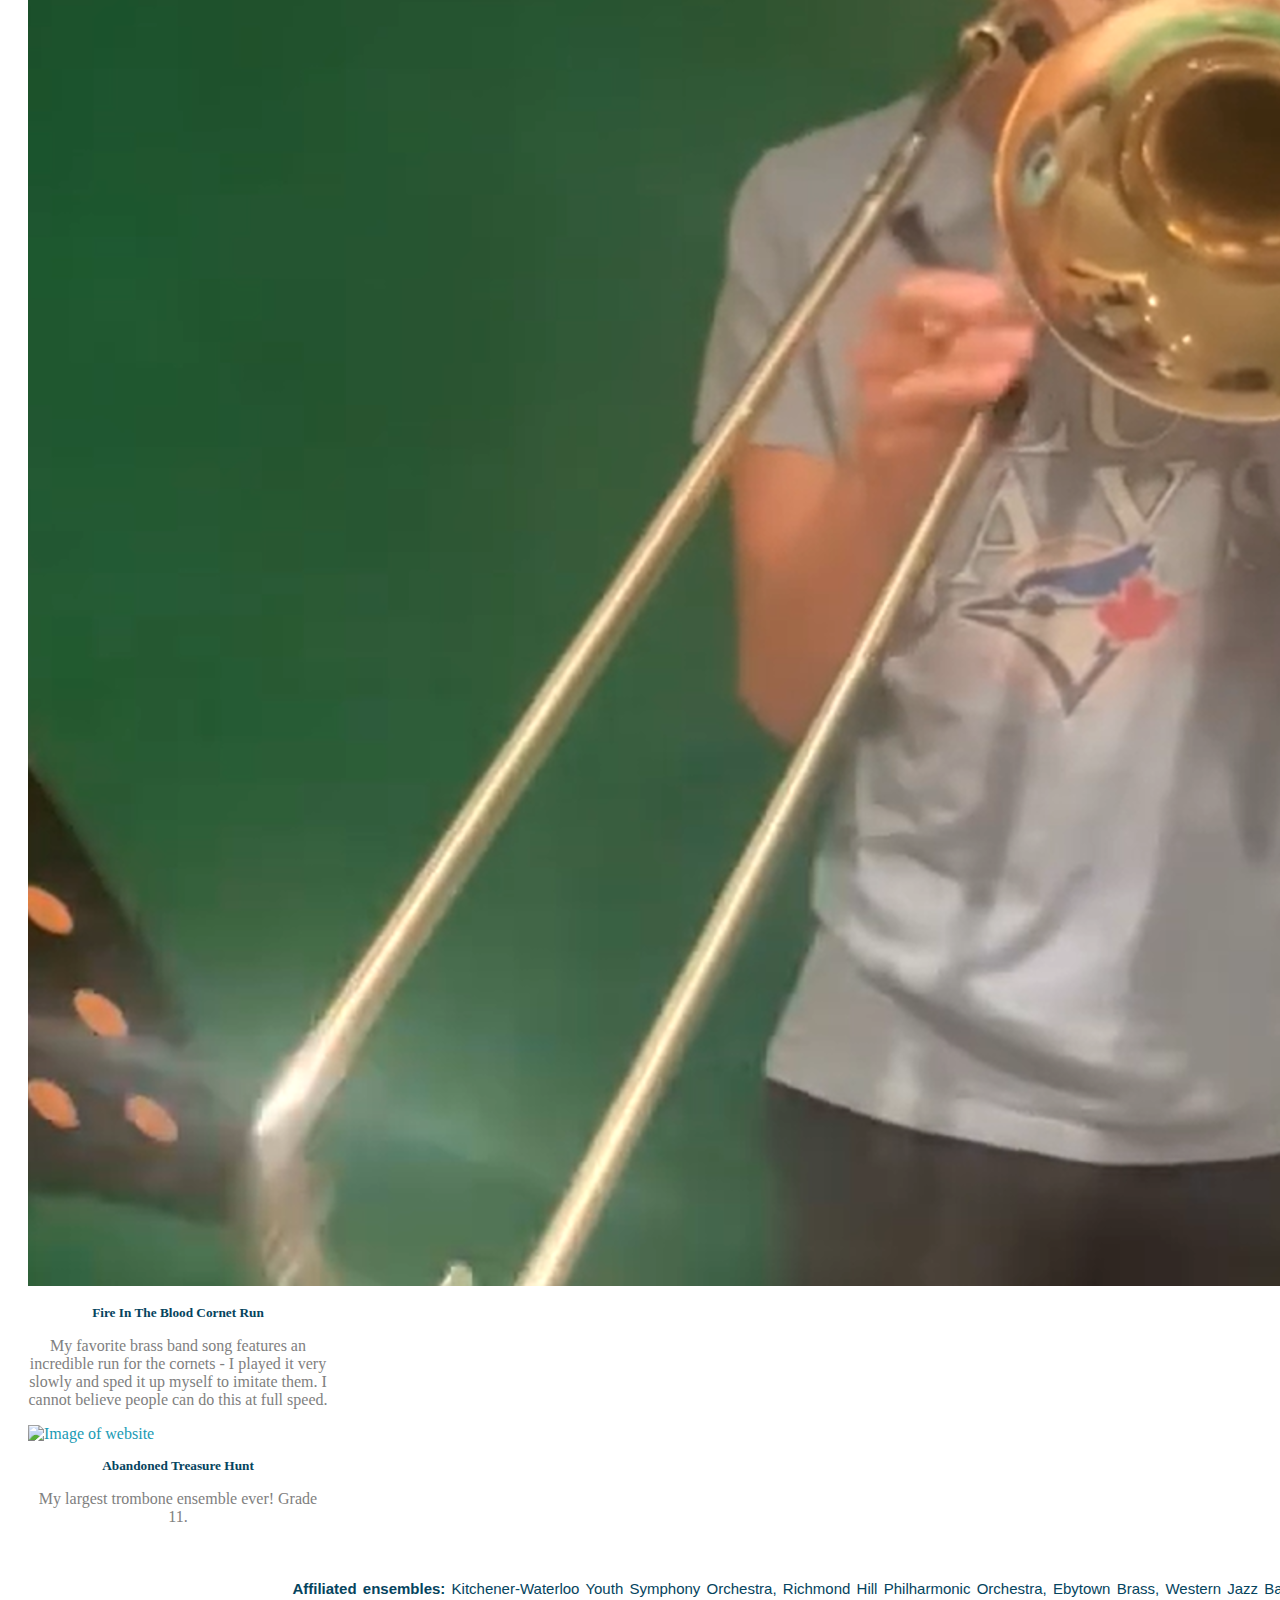
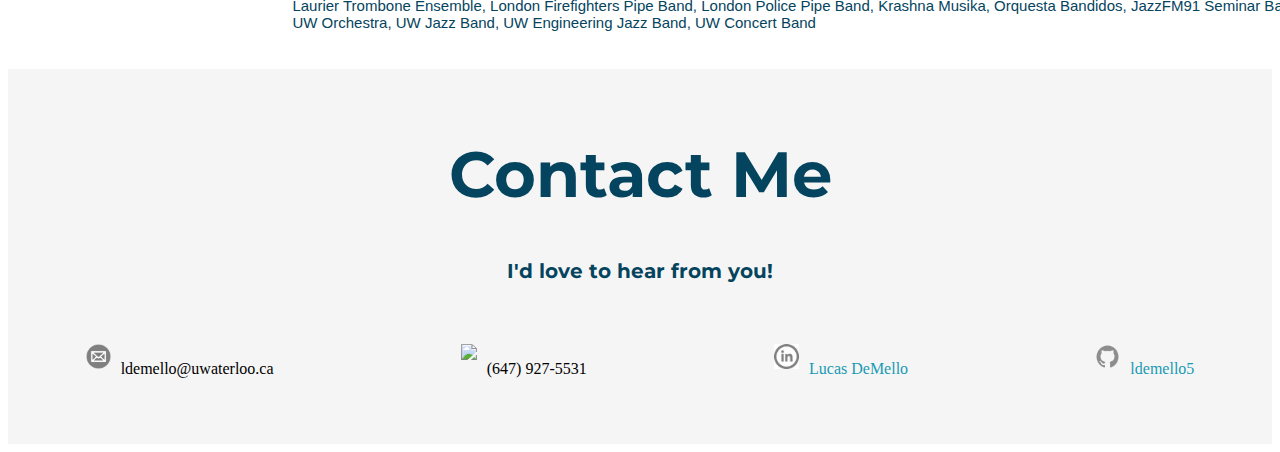
==== commit 36432105: "updated resume and portfolio" ====
--- a/index.html
+++ b/index.html
@@ -57,9 +57,9 @@
       </h4>
       <h4 class="intro-description" style="padding-top: 3%">
         Please click here to download my 
-        <a href="https://drive.google.com/file/d/1ZFU1bnoV3fuCjE-F6iKztHALHkvLkskt/view?usp=drive_link" download="LucasDeMelloResume.pdf" target="_blank">resume</a>
+        <a href="https://drive.google.com/file/d/1yuVQ6qY9vRFBdg9t1oigGiitBBzAQVeK/view?usp=sharing" download="ResumeLucasDeMello.pdf" target="_blank">resume</a>
         (last updated Sept 2024) or 
-        <a href="https://drive.google.com/file/d/1qXiI1alvXjkSvHRlBiIxTSy5a_nAh9EQ/view?usp=drive_link" download="LucasDeMelloPortfolio.pdf" target="_blank">portfolio</a>
+        <a href="https://drive.google.com/file/d/1caFeBgCa67nxu7UbbKSSj9is3mielJIf/view?usp=sharing" download="PortfolioLucasDeMello.pdf" target="_blank">portfolio</a>
         (last updated Sept 2024)
       </h4>
     </div>
@@ -727,7 +727,7 @@
                 </a>
                 <h5 class="card-title">Barber of Seville Run</h5>
                 <p class="card-text">This was the hardest thing I have ever had to play on trombone for performance. I put 
-                  a lot of time into practicing this one particular line, and got it right during the performance!
+                  a lot of time into practicing this one particular line, which goes to a high D, and got it right during the performance!
                 </p>
               </div>
             </div>
@@ -760,6 +760,12 @@
             </div>
           </div>
         </div> <!-- End of THIRD ROW -->
+
+        <div class="bands">
+          <b>Affiliated ensembles:</b> Kitchener-Waterloo Youth Symphony Orchestra, Richmond Hill Philharmonic Orchestra, 
+          Ebytown Brass, Western Jazz Band, Laurier Trombone Ensemble, London Firefighters Pipe Band, London Police Pipe Band, 
+          Krashna Musika, Orquesta Bandidos, JazzFM91 Seminar Band, UW Orchestra, UW Jazz Band, UW Engineering Jazz Band, UW Concert Band
+        </div>
 
       </div>
     </div>
--- a/style.css
+++ b/style.css
@@ -449,7 +449,19 @@
     text-justify:inter-word;
     padding-bottom: 3%;
 }
-  
+
+/*Bands*/
+.bands {
+    width: 80%;
+    padding-left: 22.5%;
+    position: center;
+    font-family: Arial, Helvetica, sans-serif;
+    color: #05445E;
+    font-size: 15px;
+    text-align:justify;  
+    text-justify:inter-word;
+    padding-bottom: 3%;
+}
 
 /*Skills*/
 
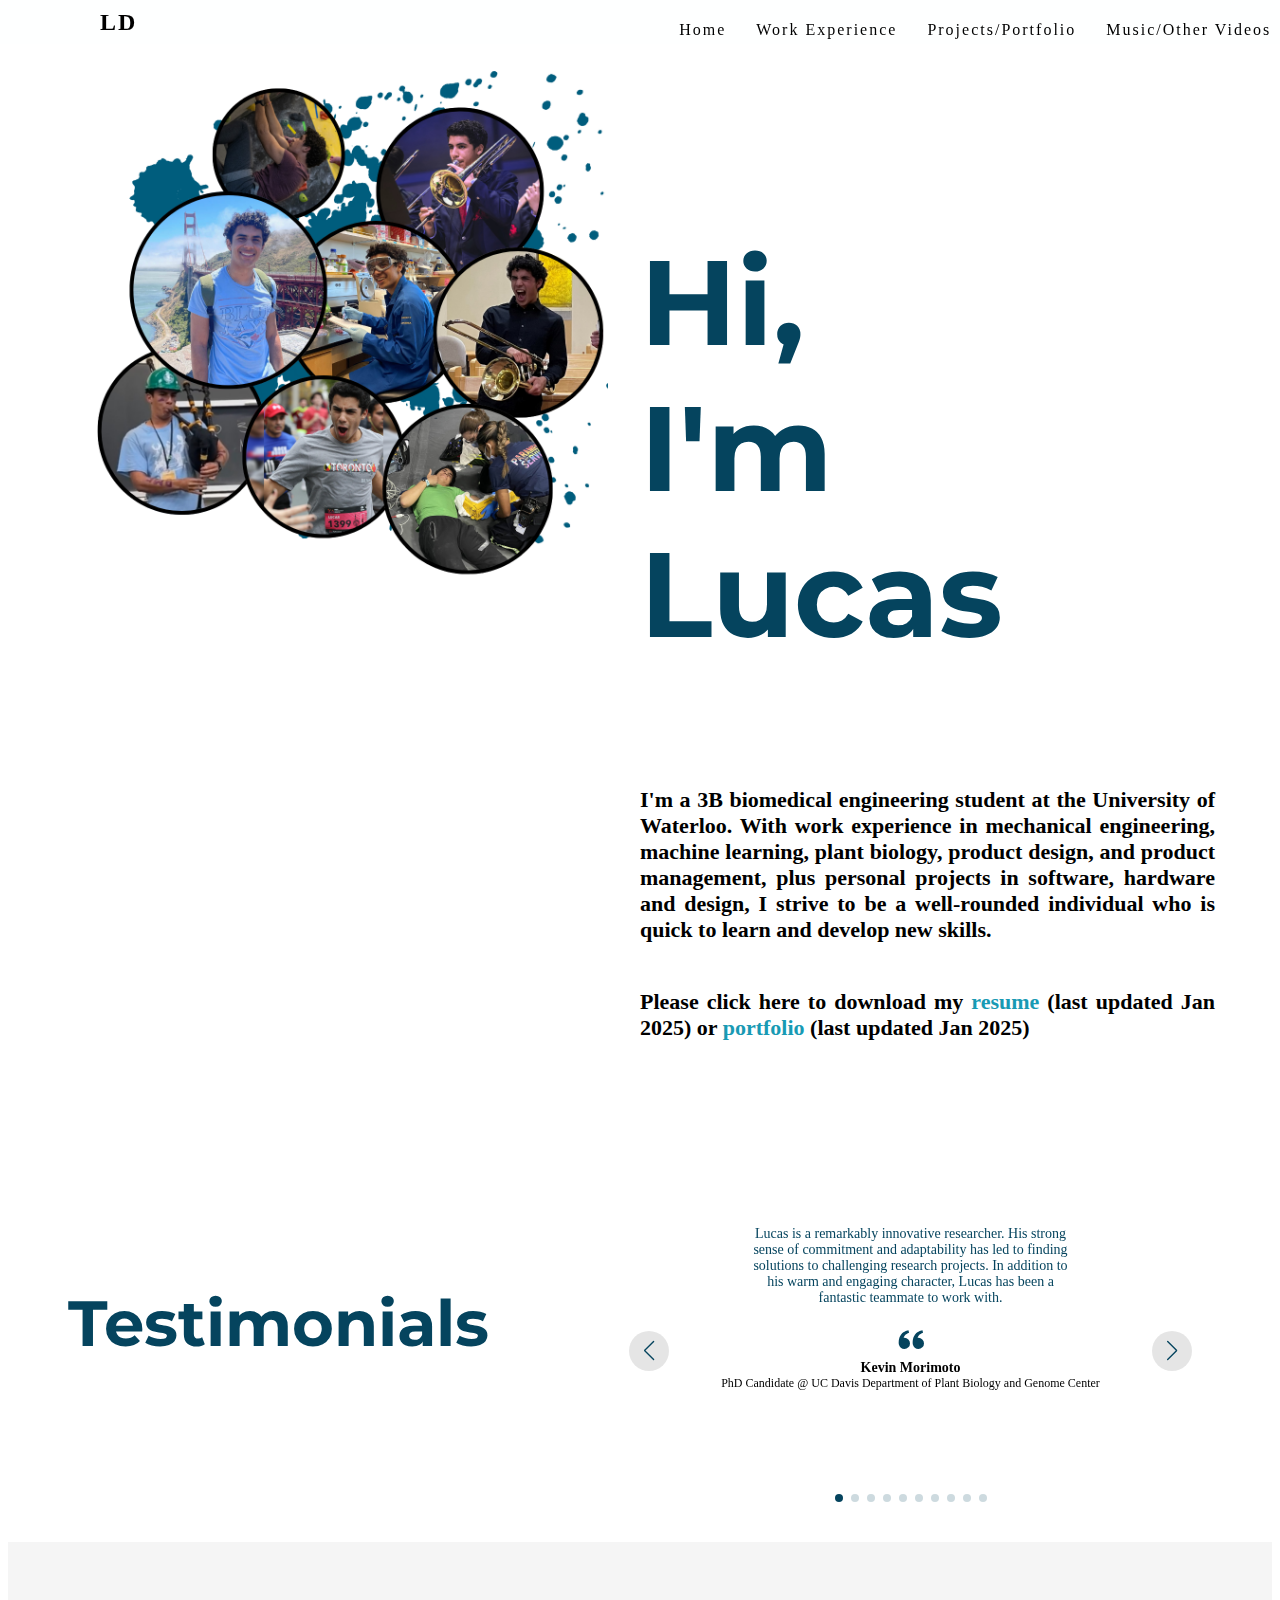
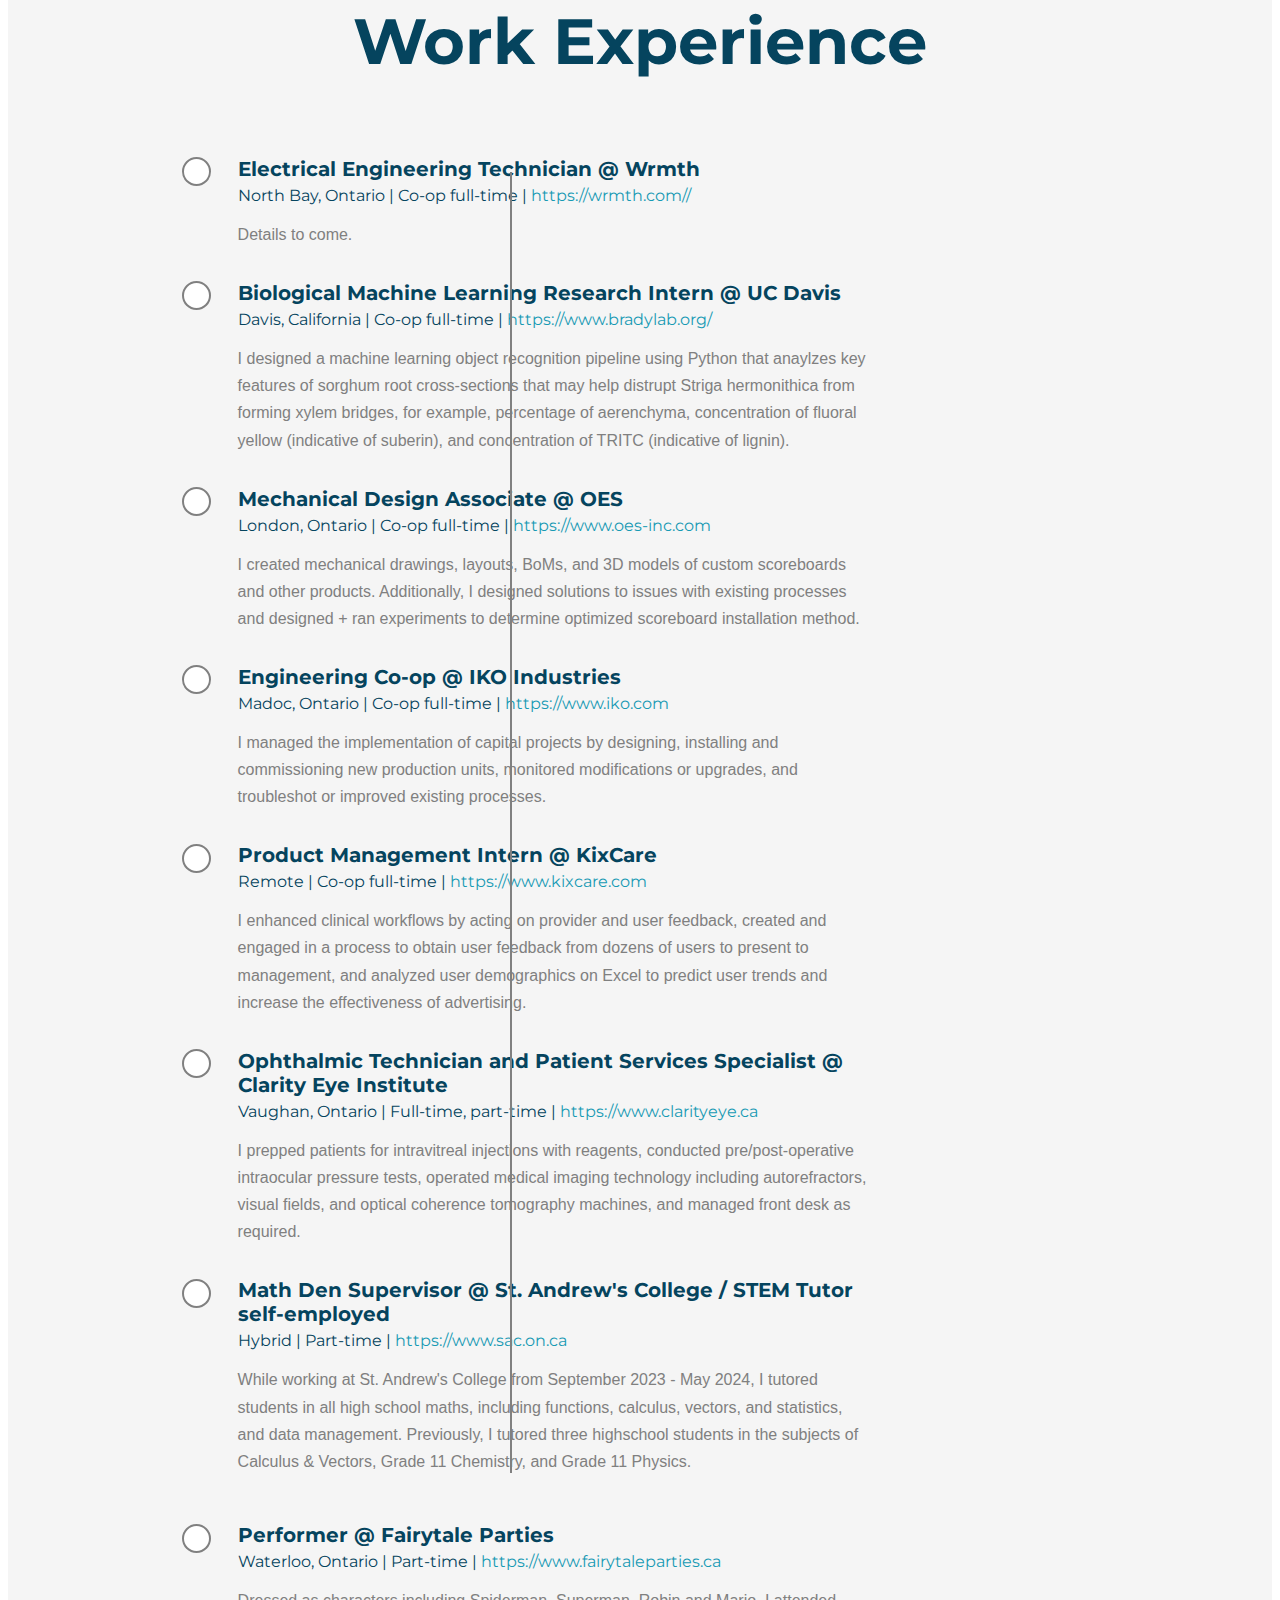
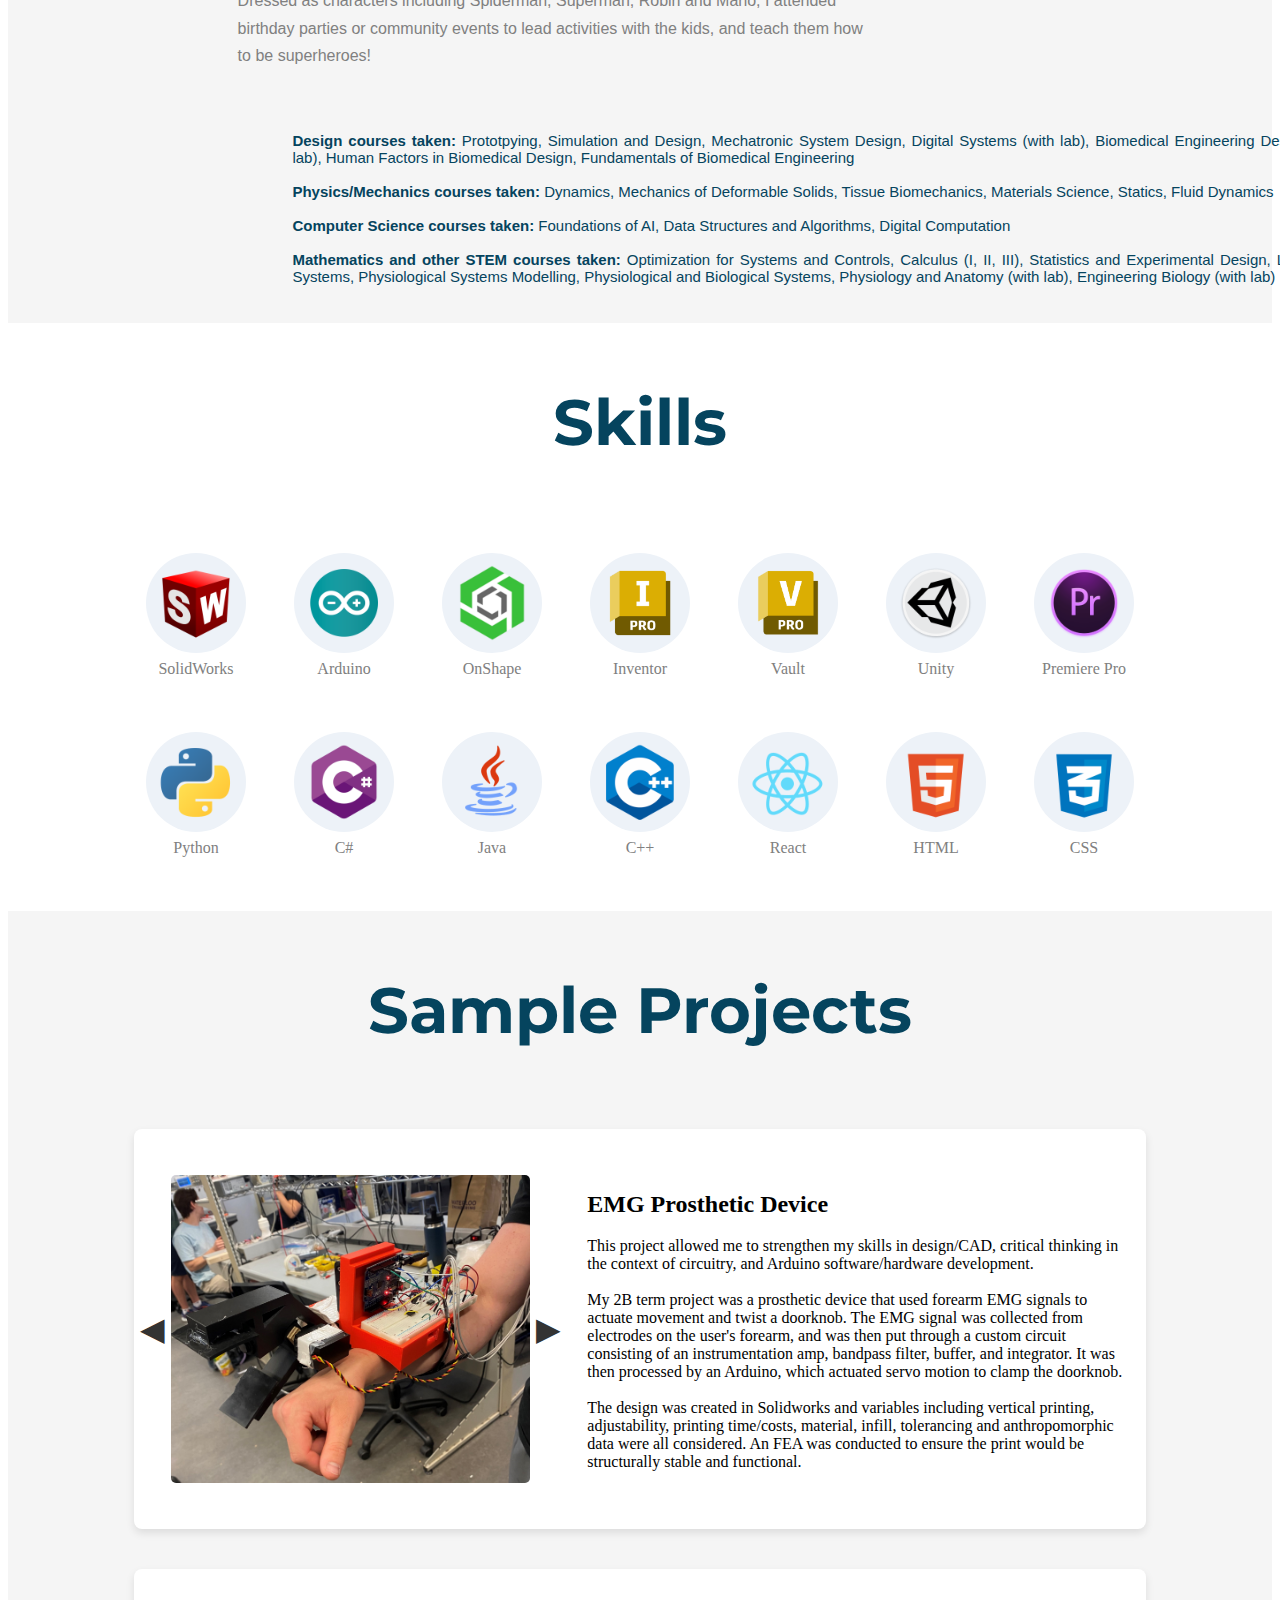
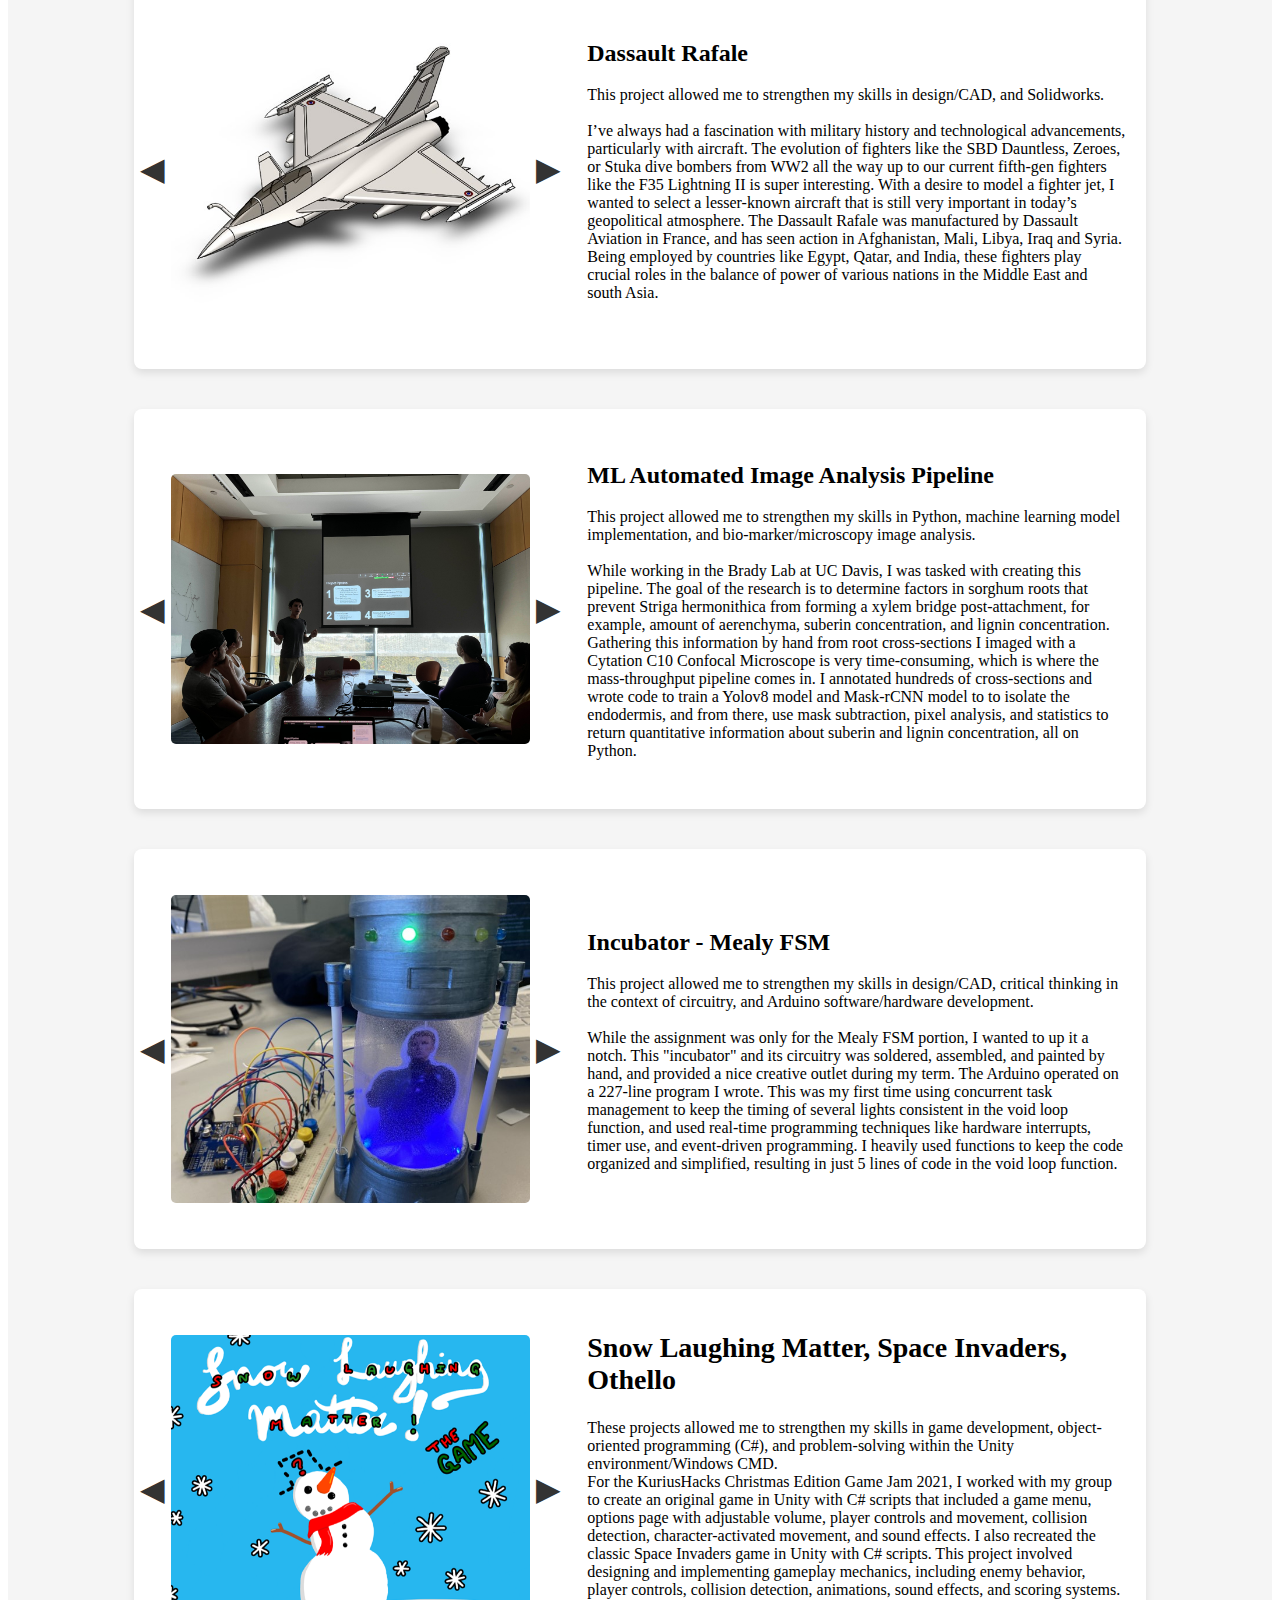
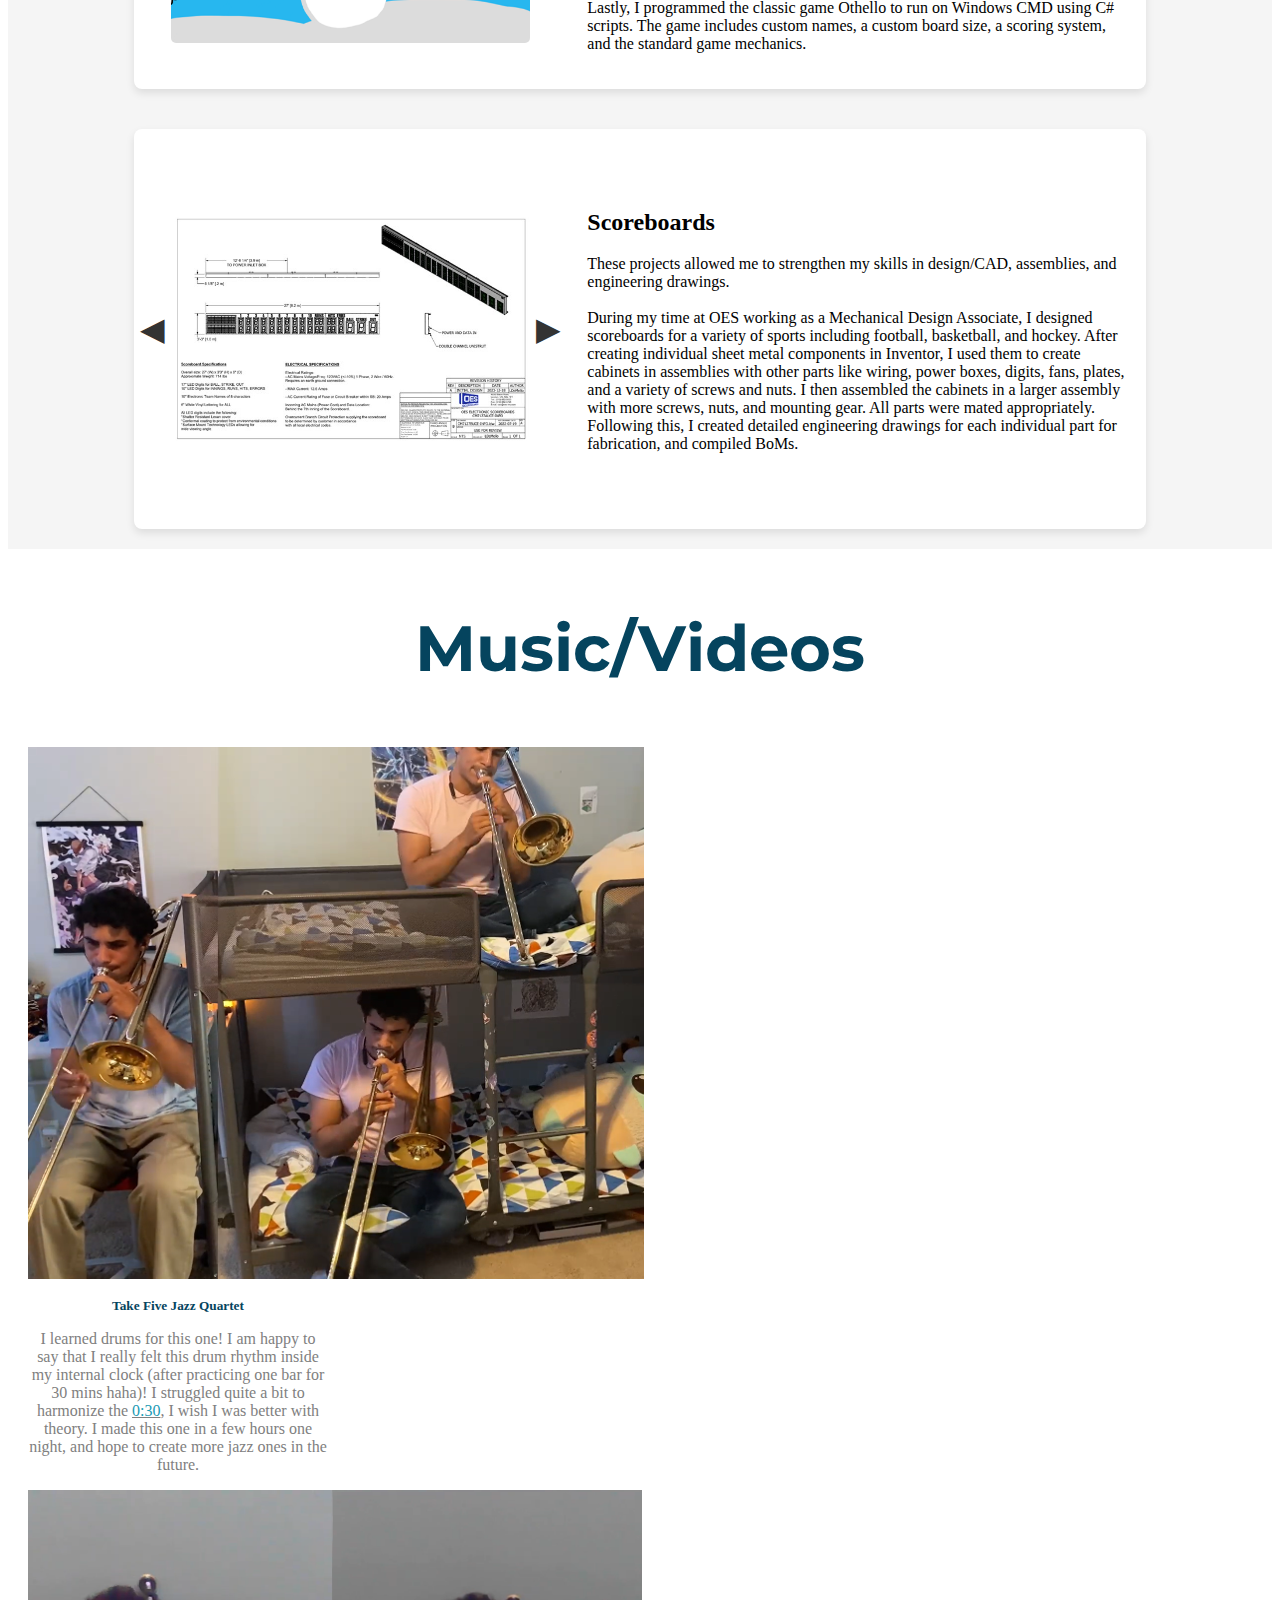
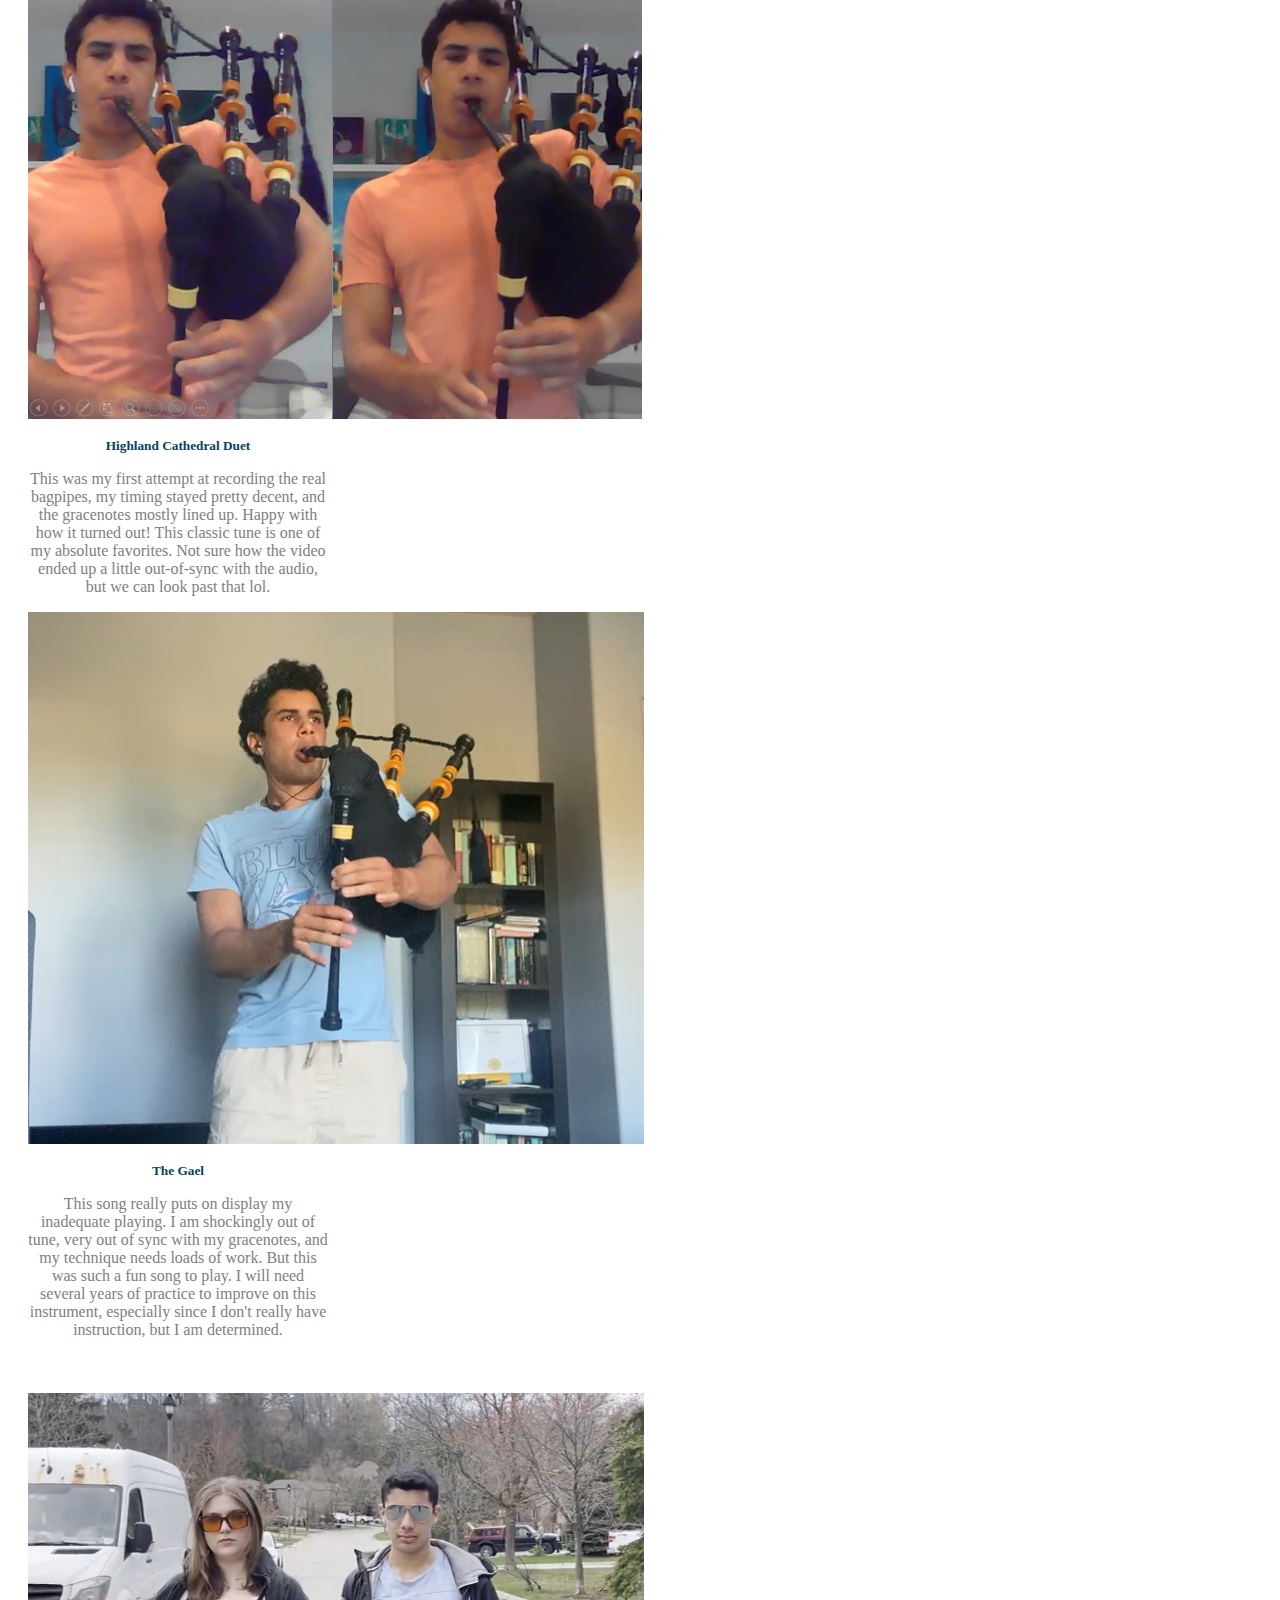
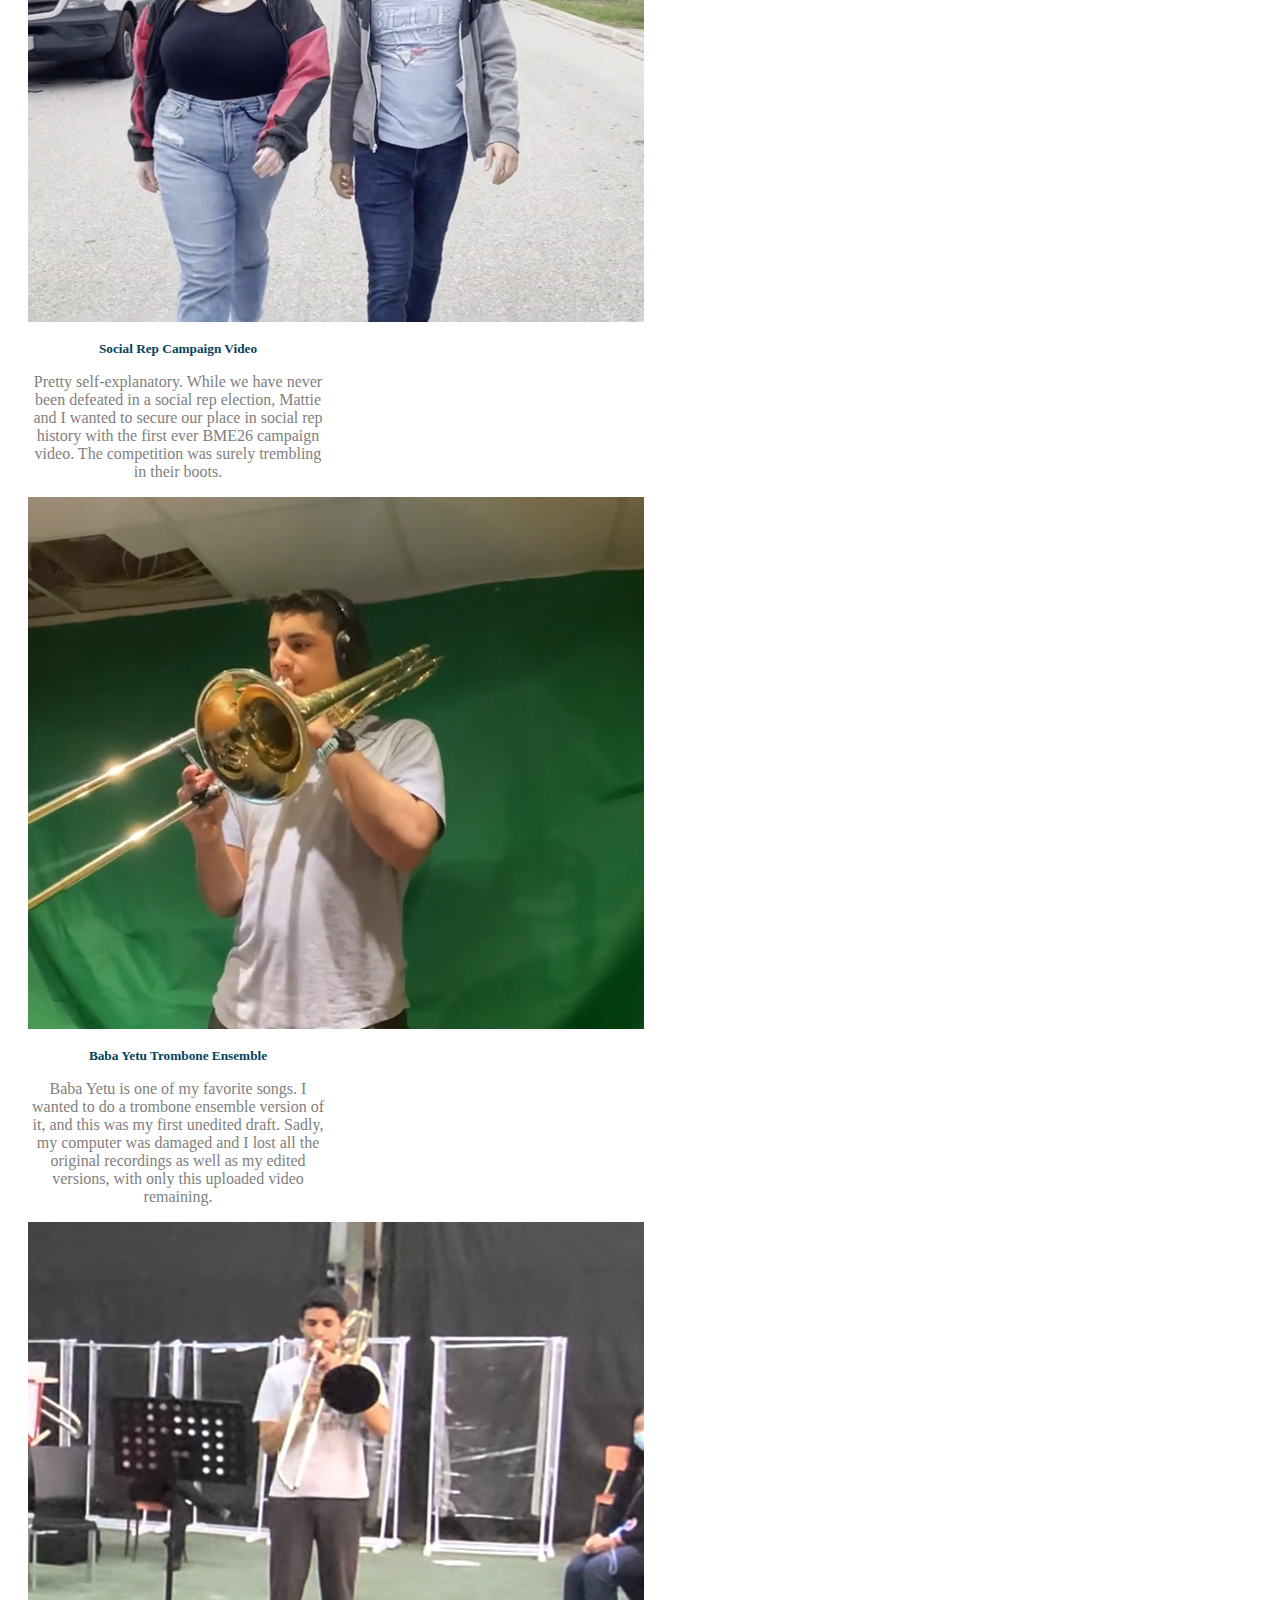
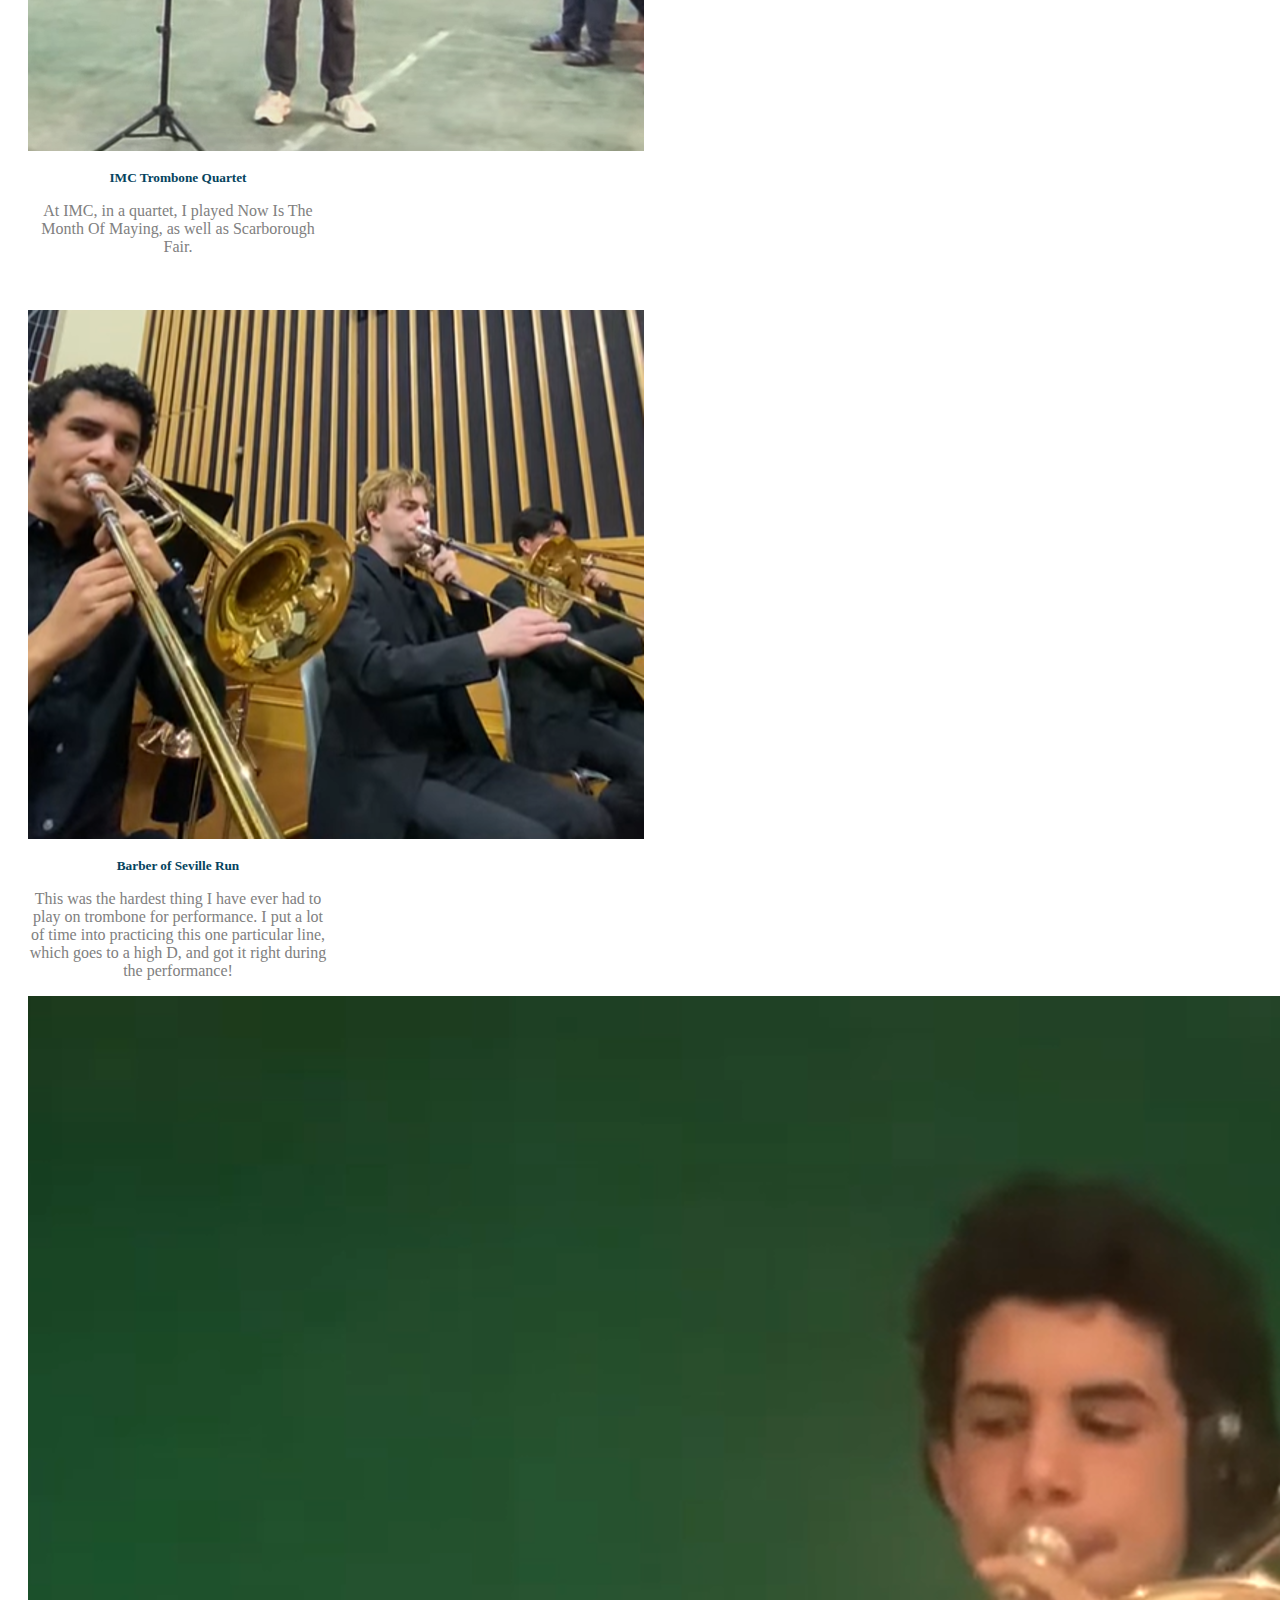
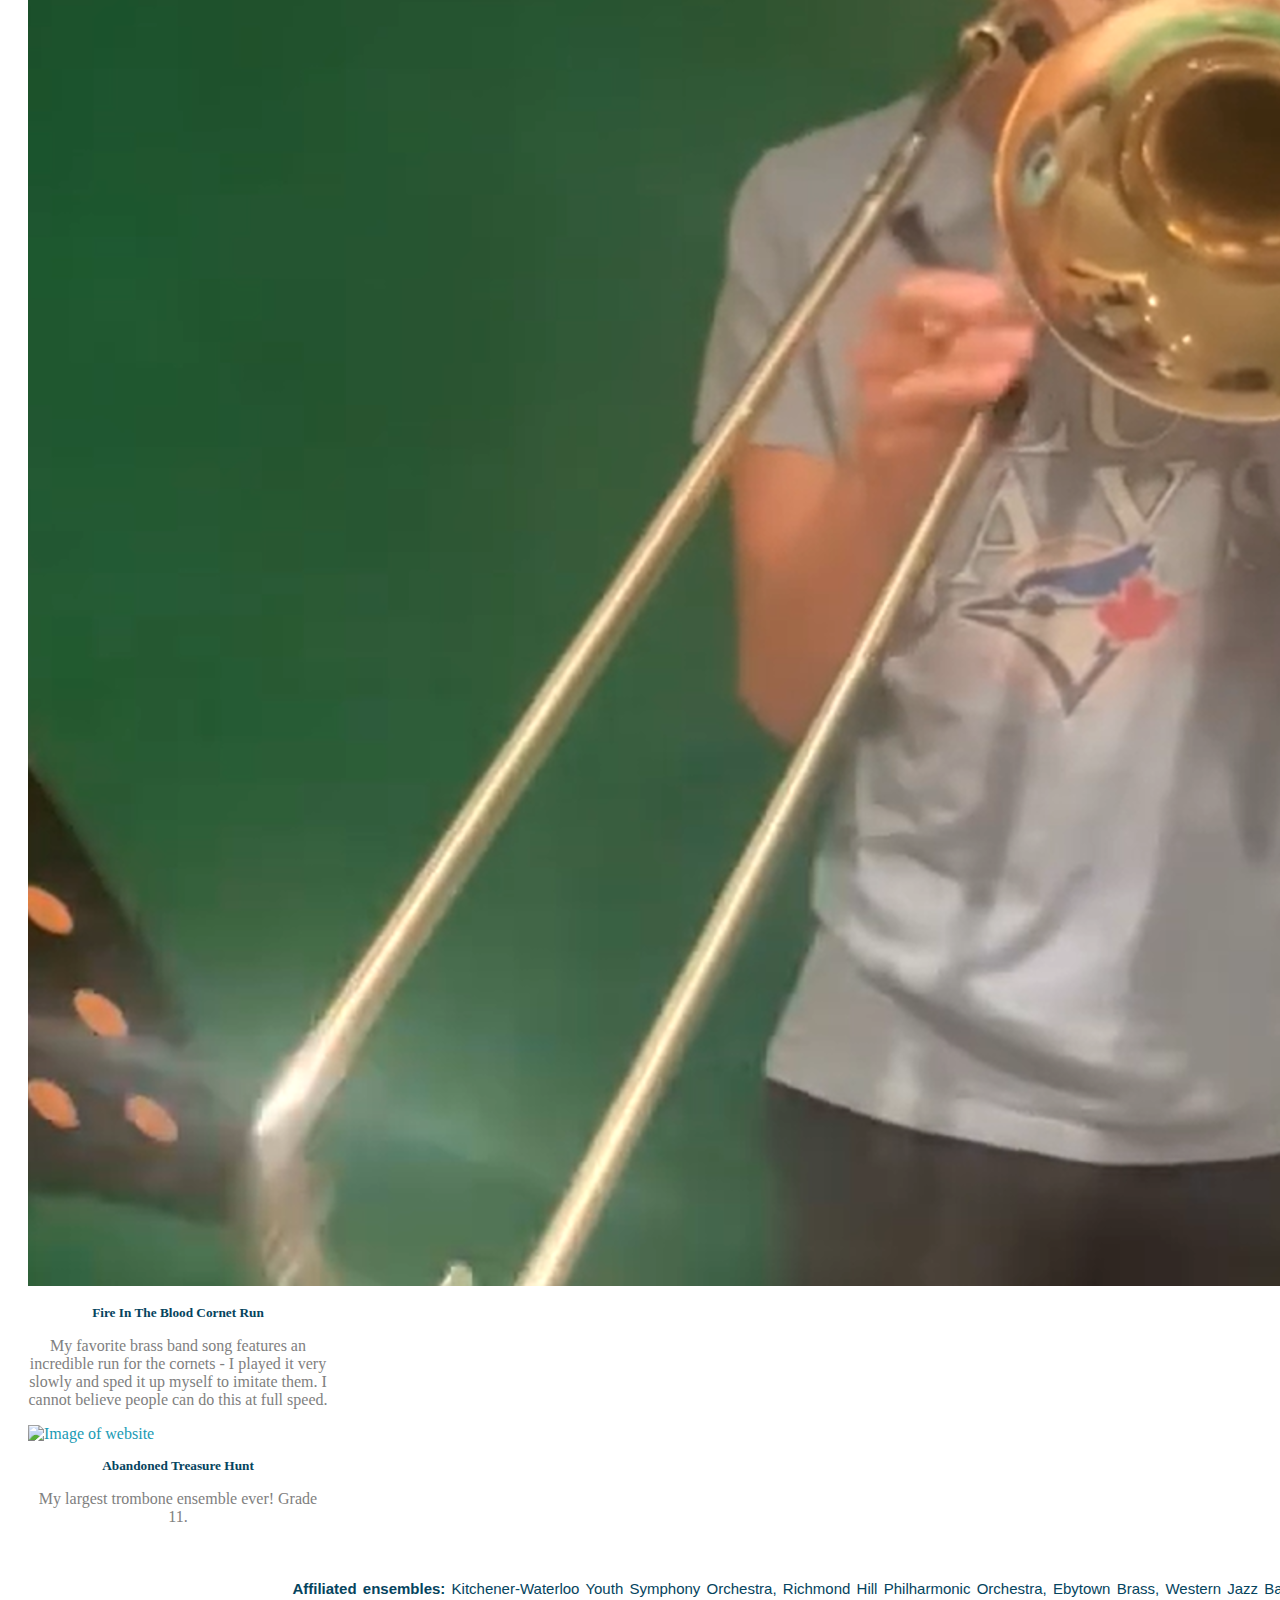
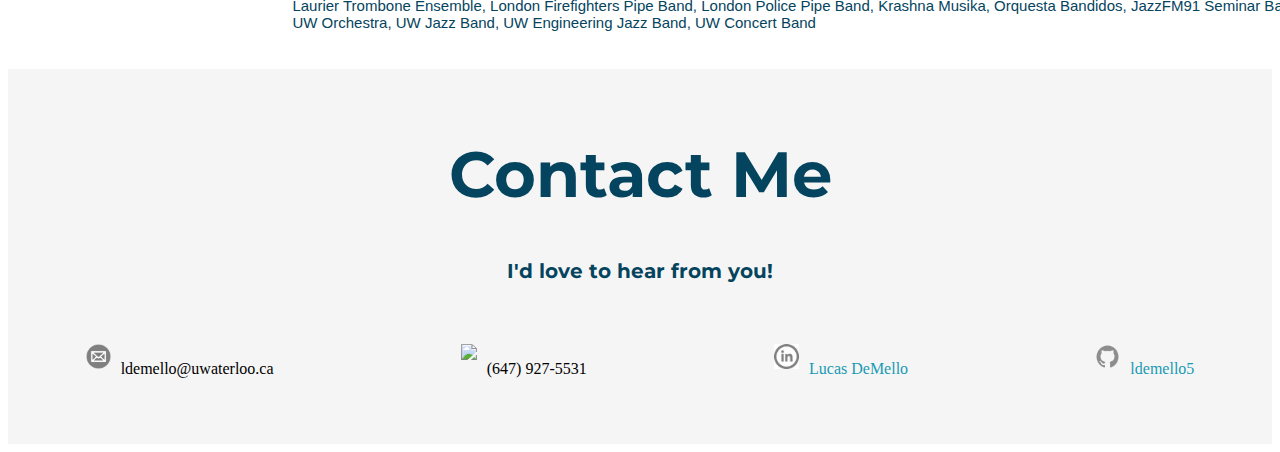
==== commit 4ee725d6: "updated "last updated" resume/portfolio dates" ====
--- a/index.html
+++ b/index.html
@@ -58,9 +58,9 @@
       <h4 class="intro-description" style="padding-top: 3%">
         Please click here to download my 
         <a href="https://drive.google.com/file/d/1yuVQ6qY9vRFBdg9t1oigGiitBBzAQVeK/view?usp=sharing" download="ResumeLucasDeMello.pdf" target="_blank">resume</a>
-        (last updated Sept 2024) or 
+        (last updated Jan 2025) or 
         <a href="https://drive.google.com/file/d/1caFeBgCa67nxu7UbbKSSj9is3mielJIf/view?usp=sharing" download="PortfolioLucasDeMello.pdf" target="_blank">portfolio</a>
-        (last updated Sept 2024)
+        (last updated Jan 2025)
       </h4>
     </div>
 
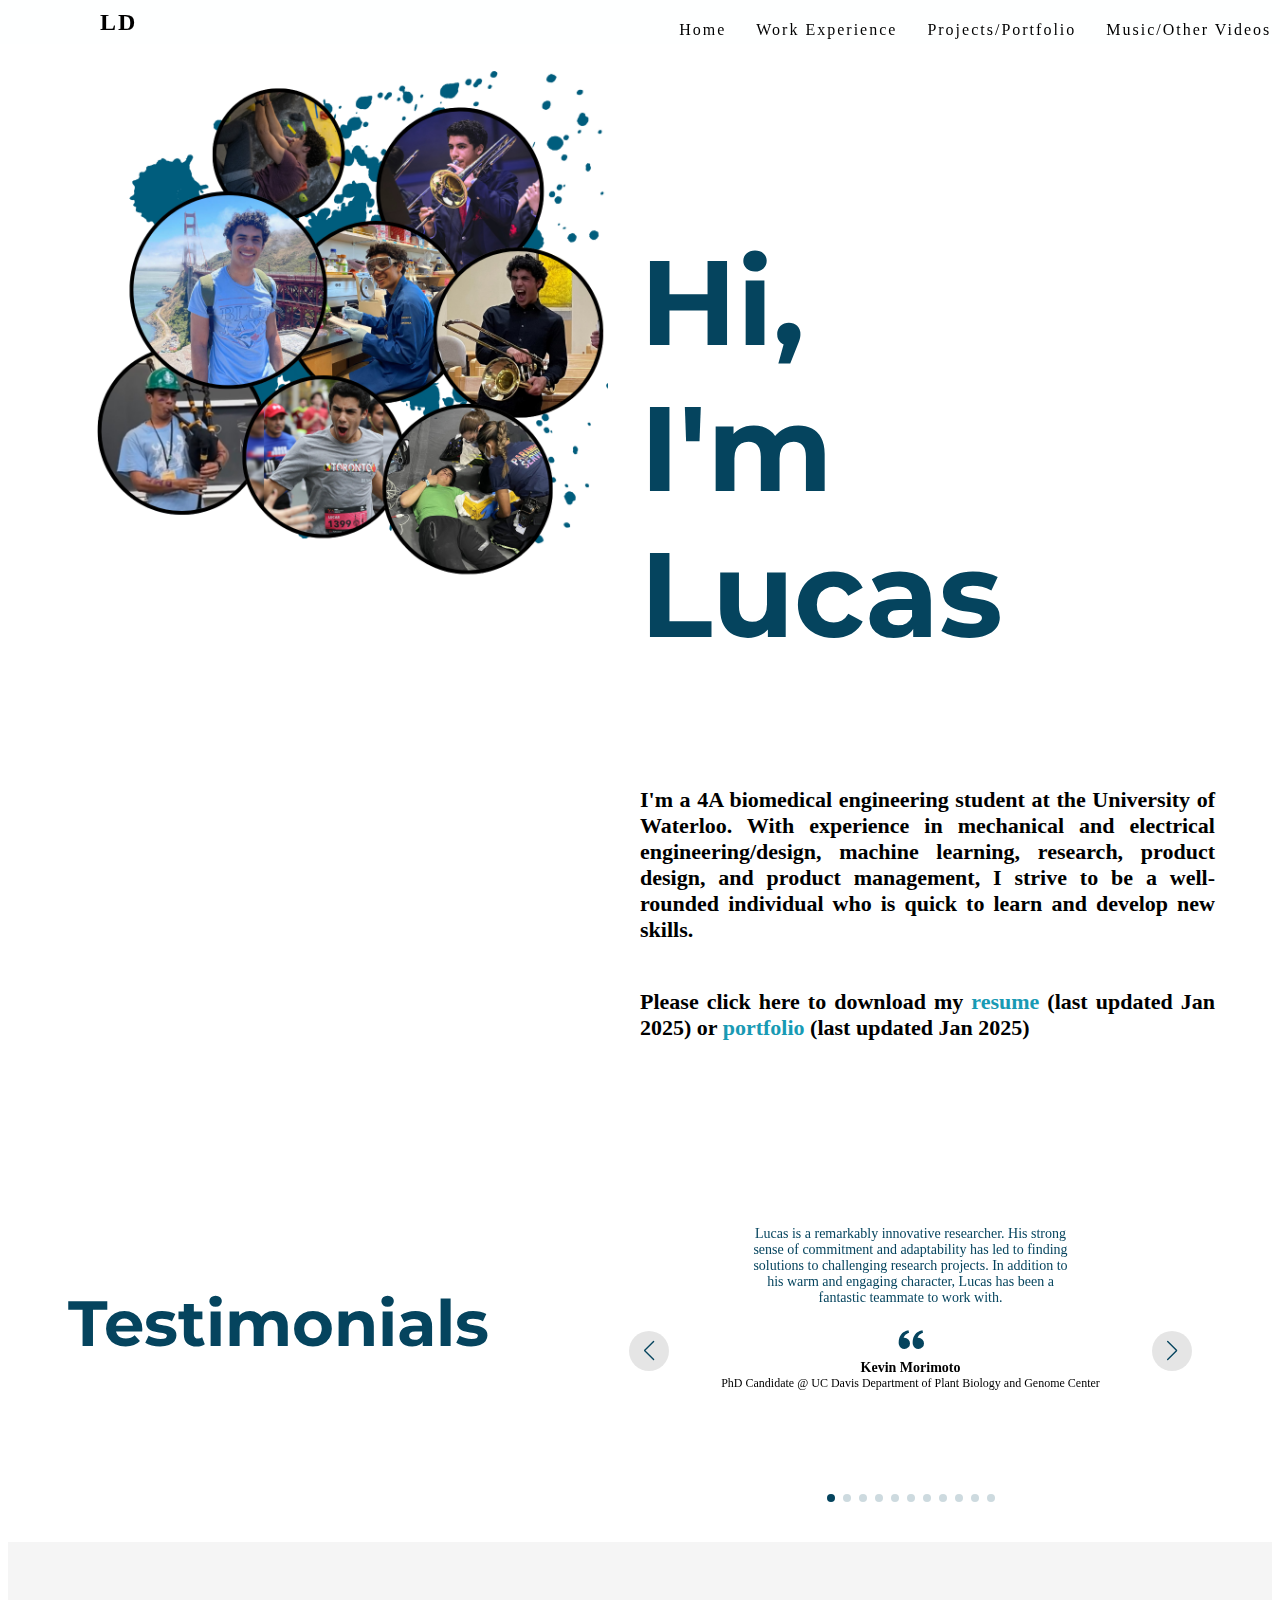
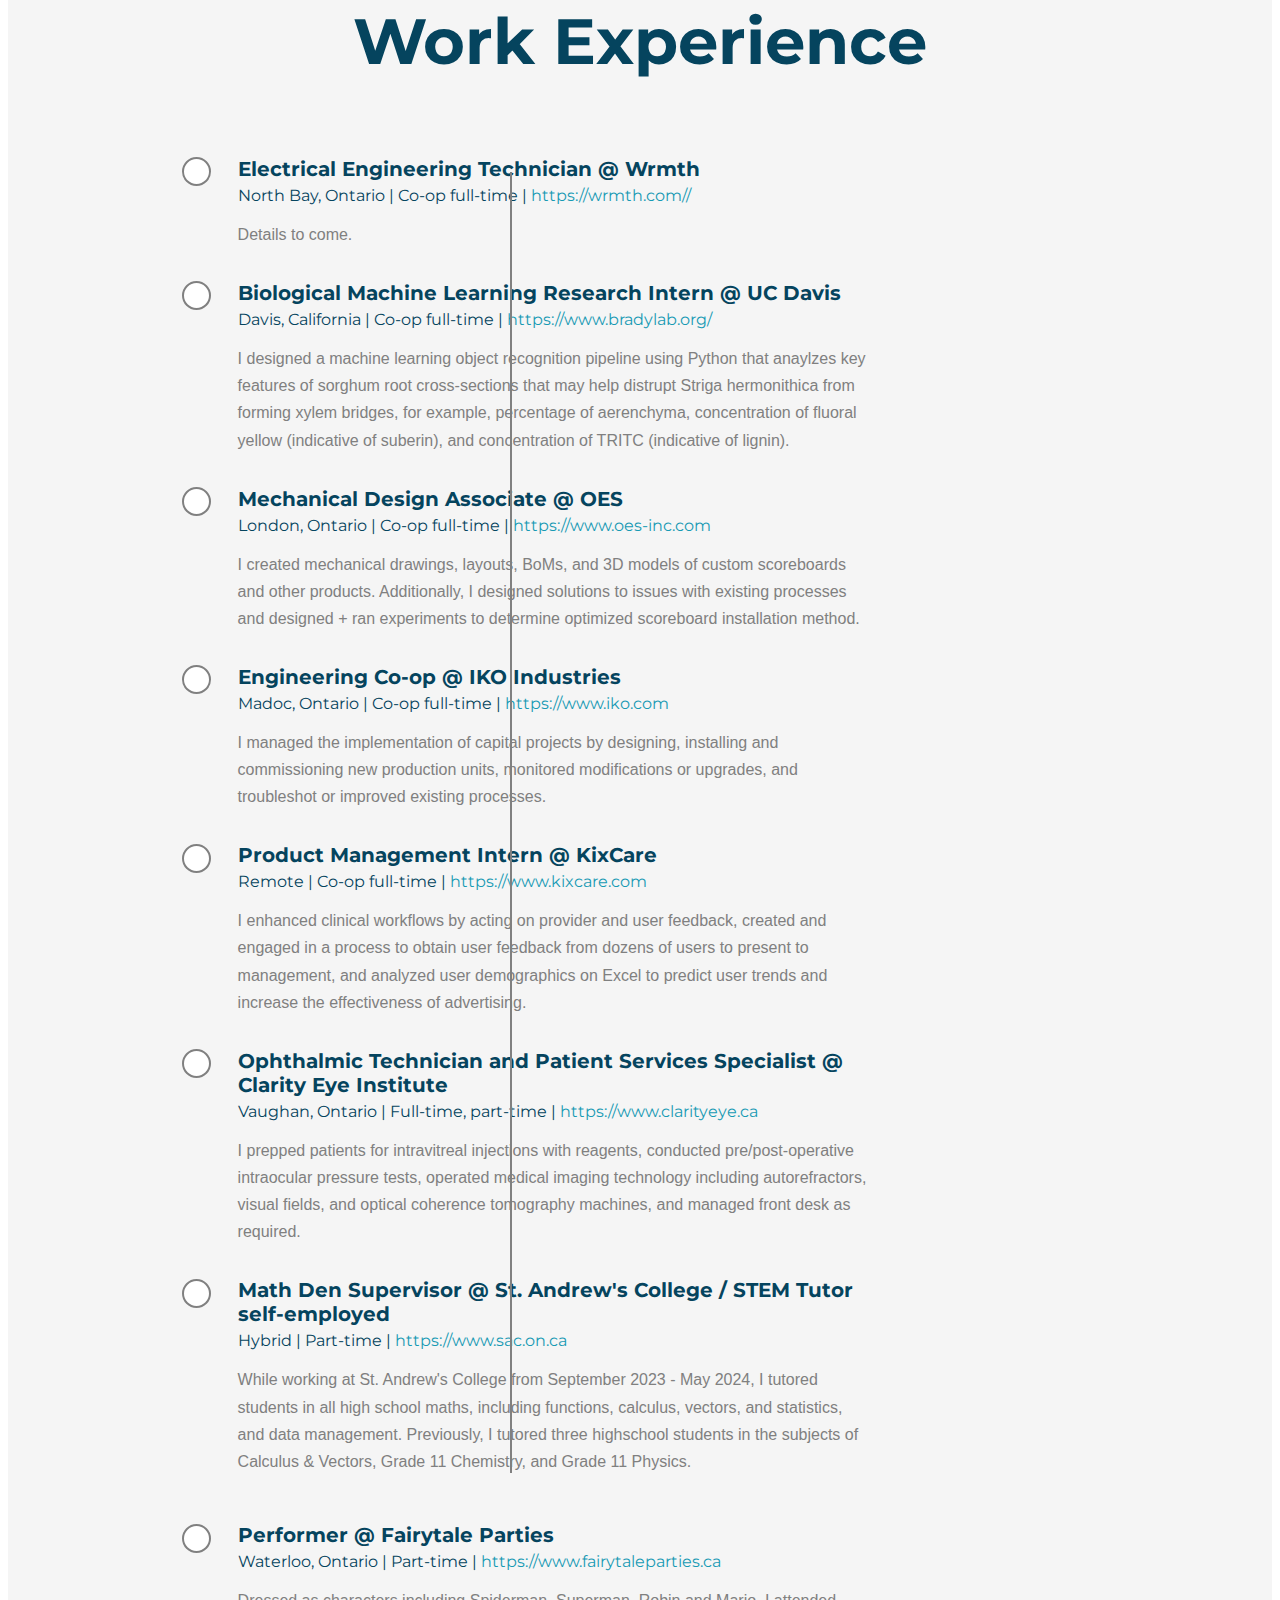
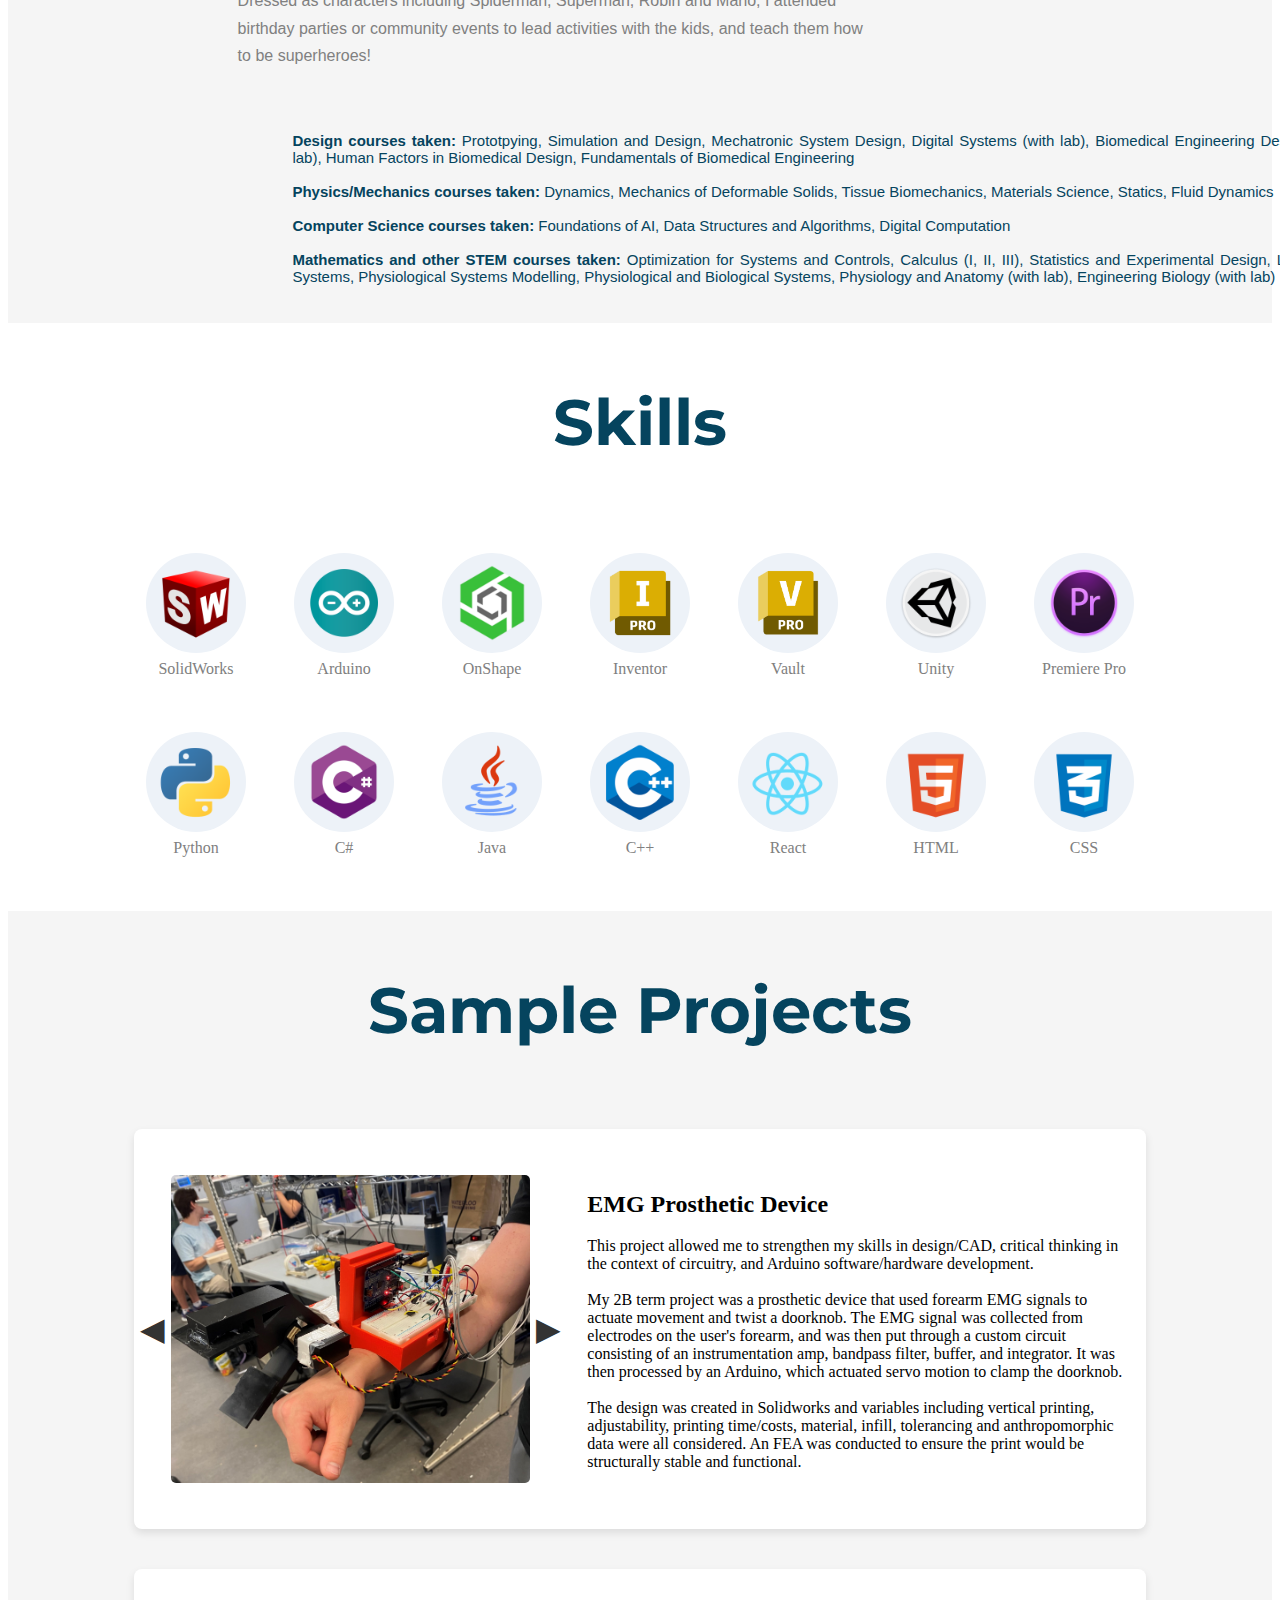
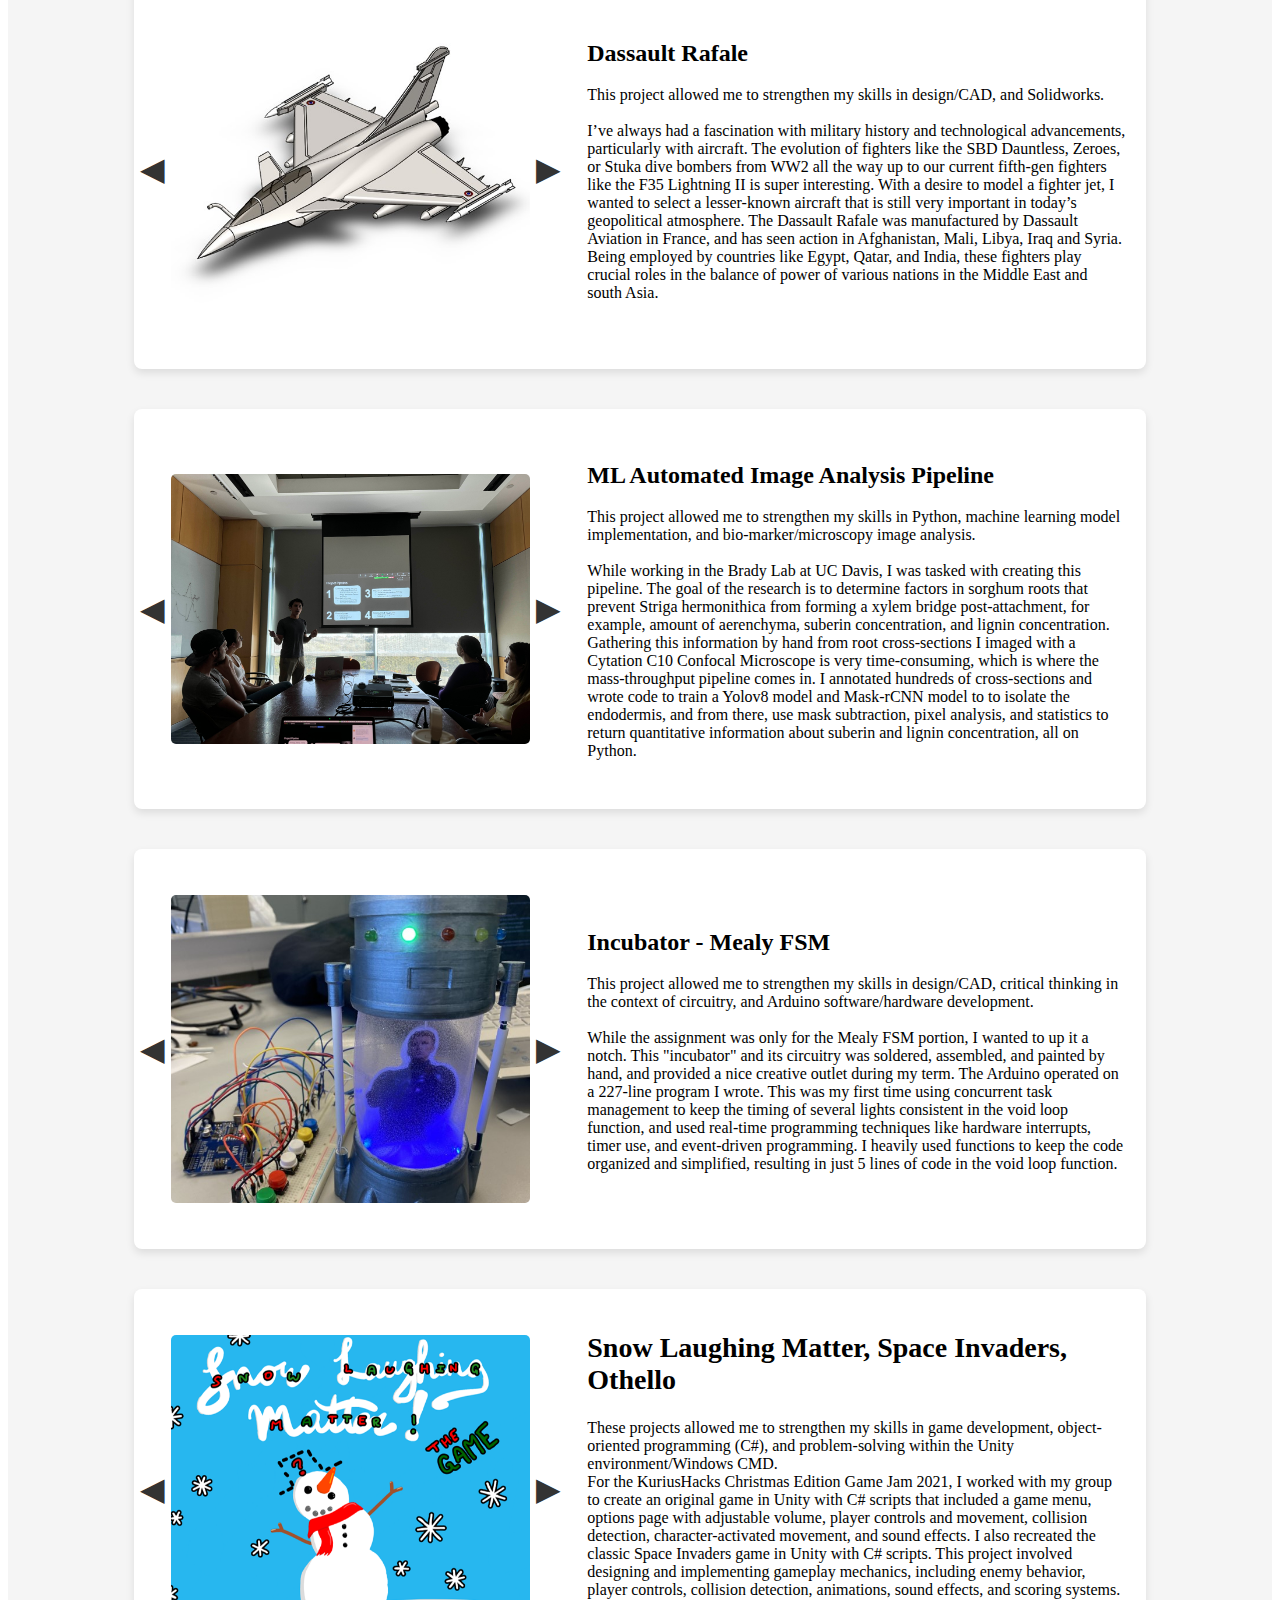
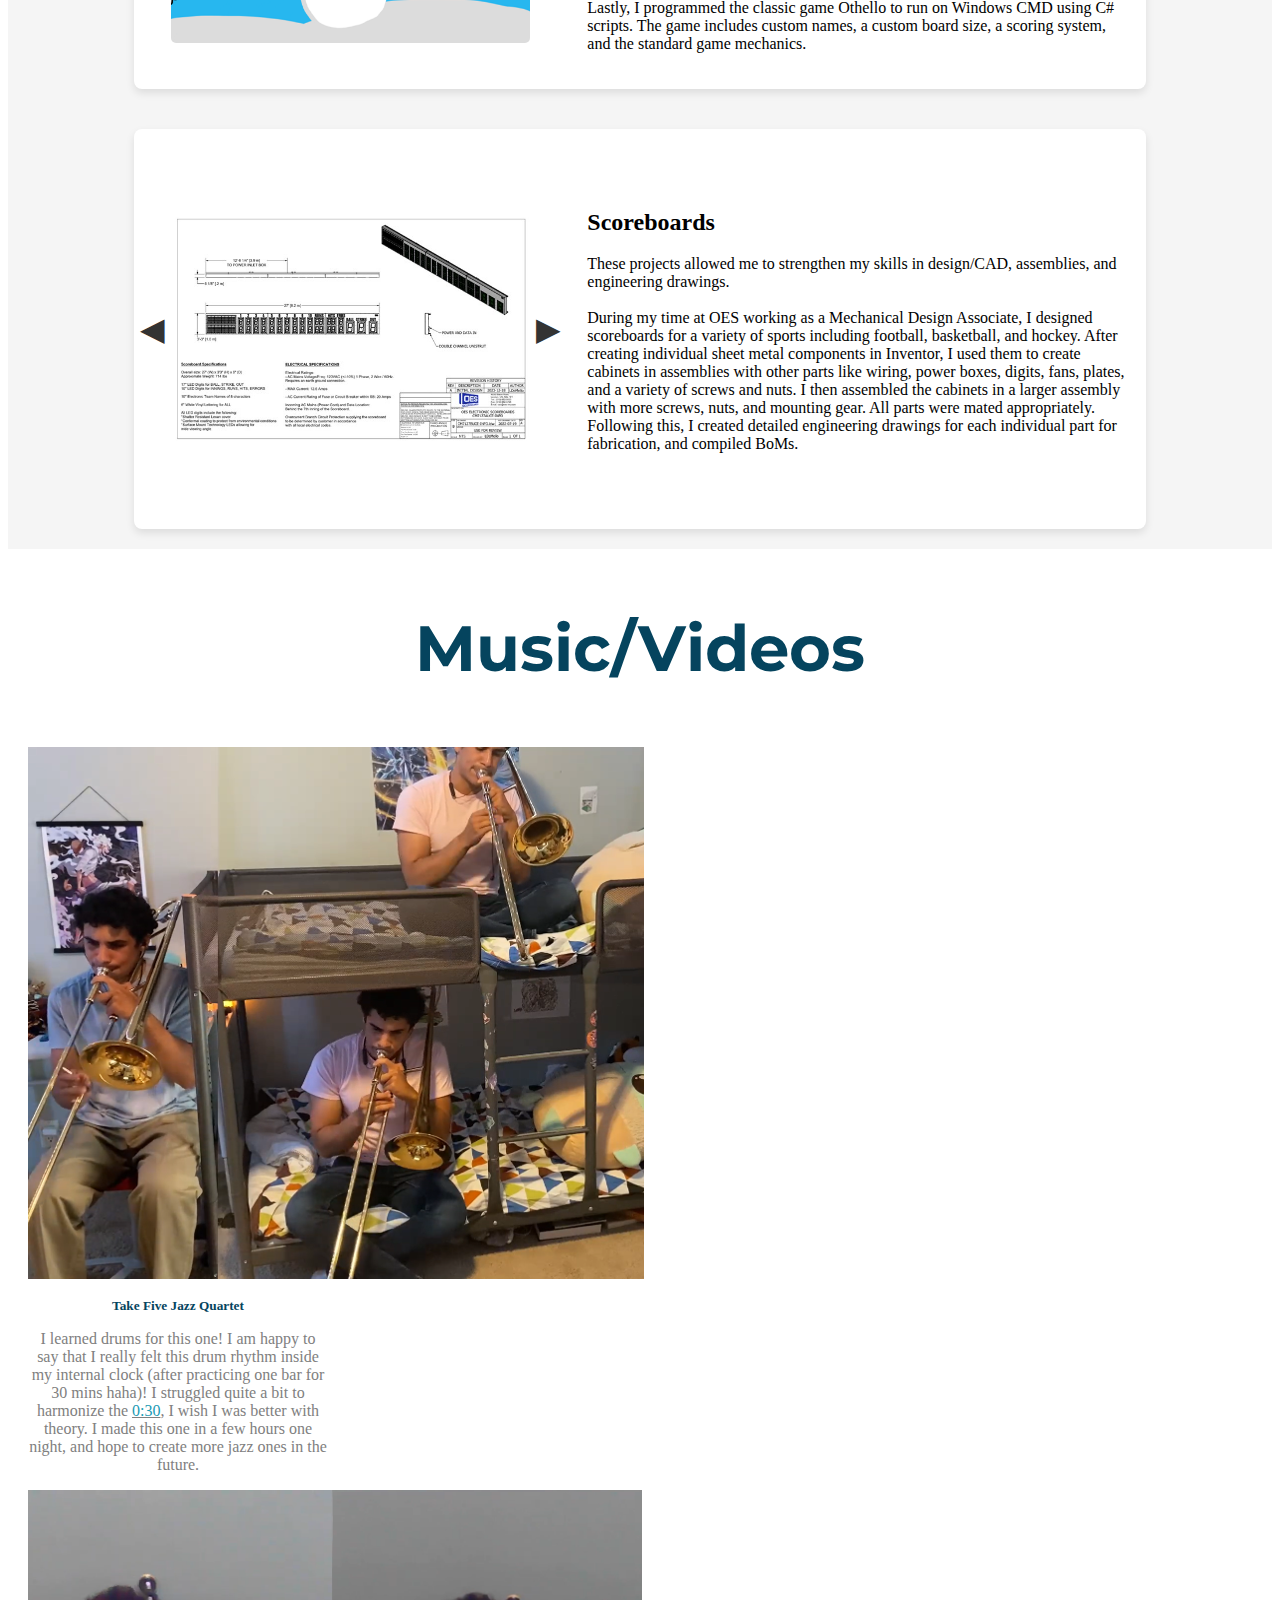
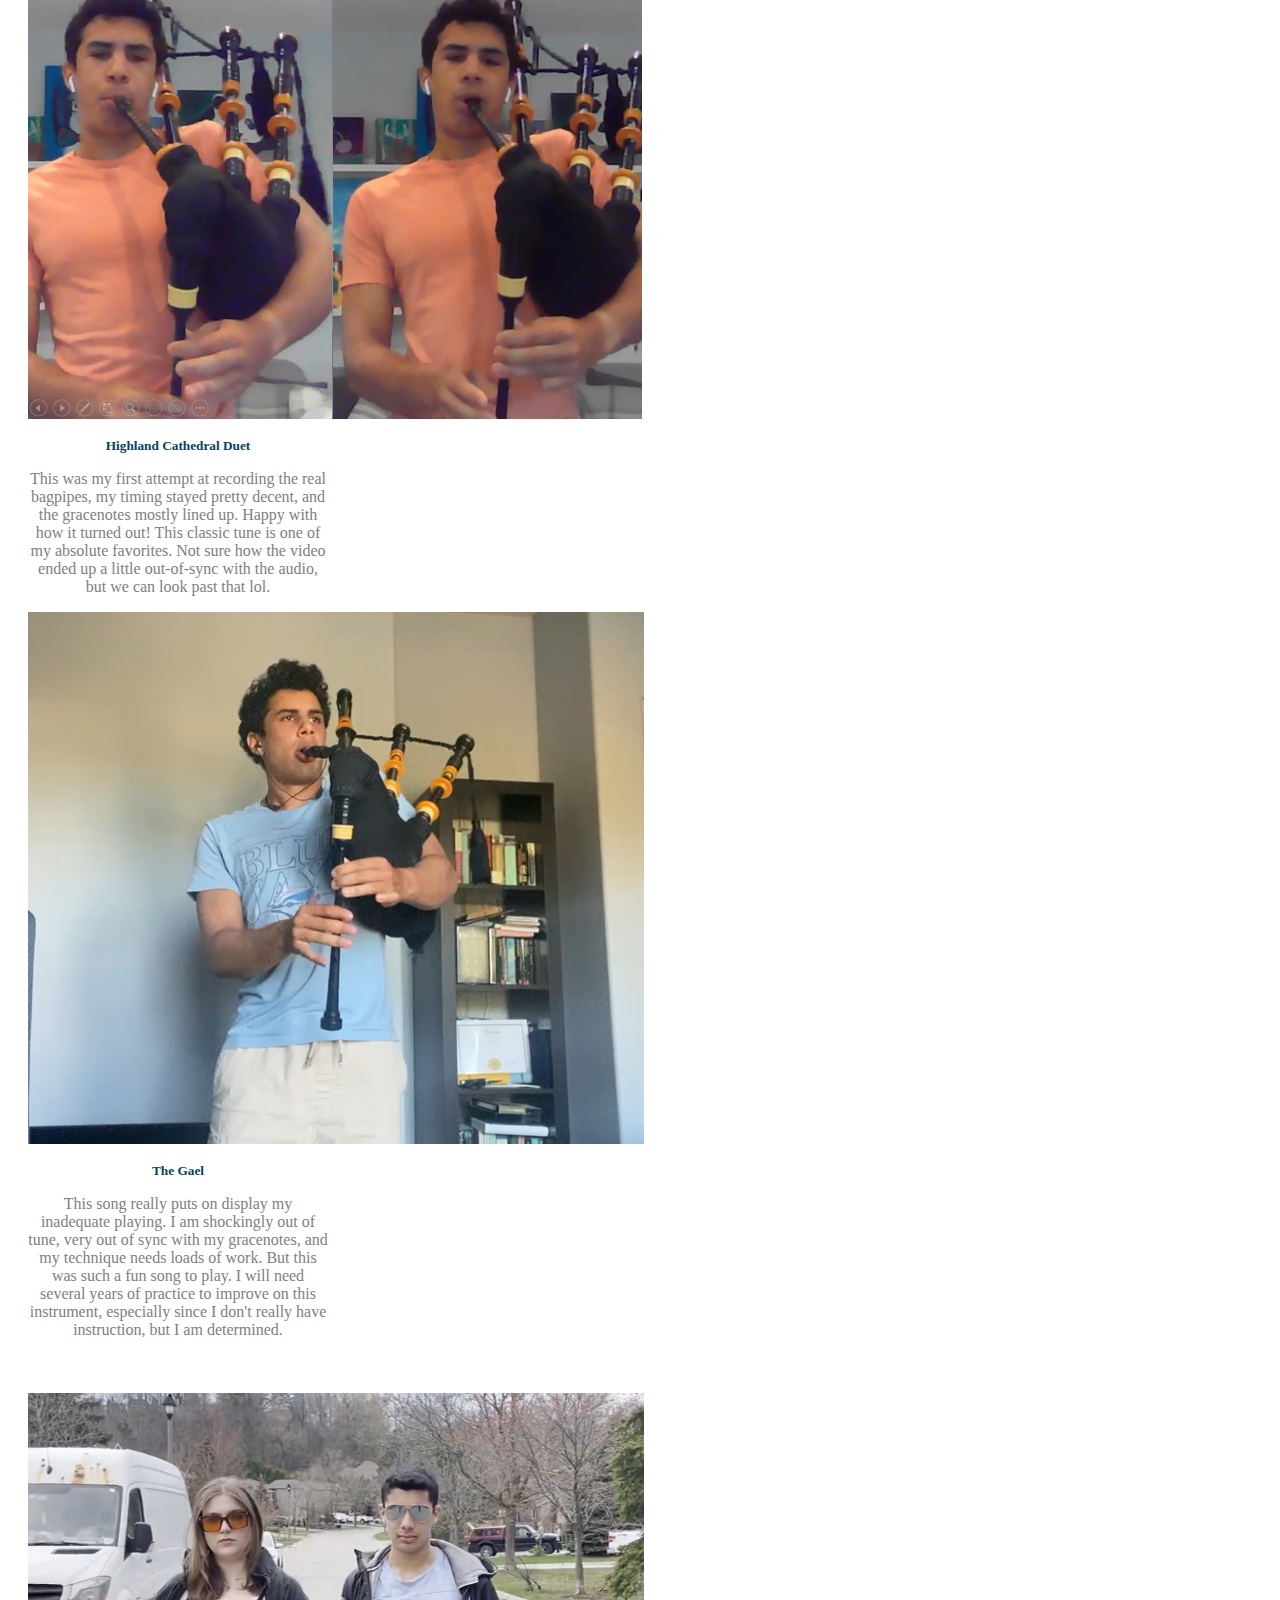
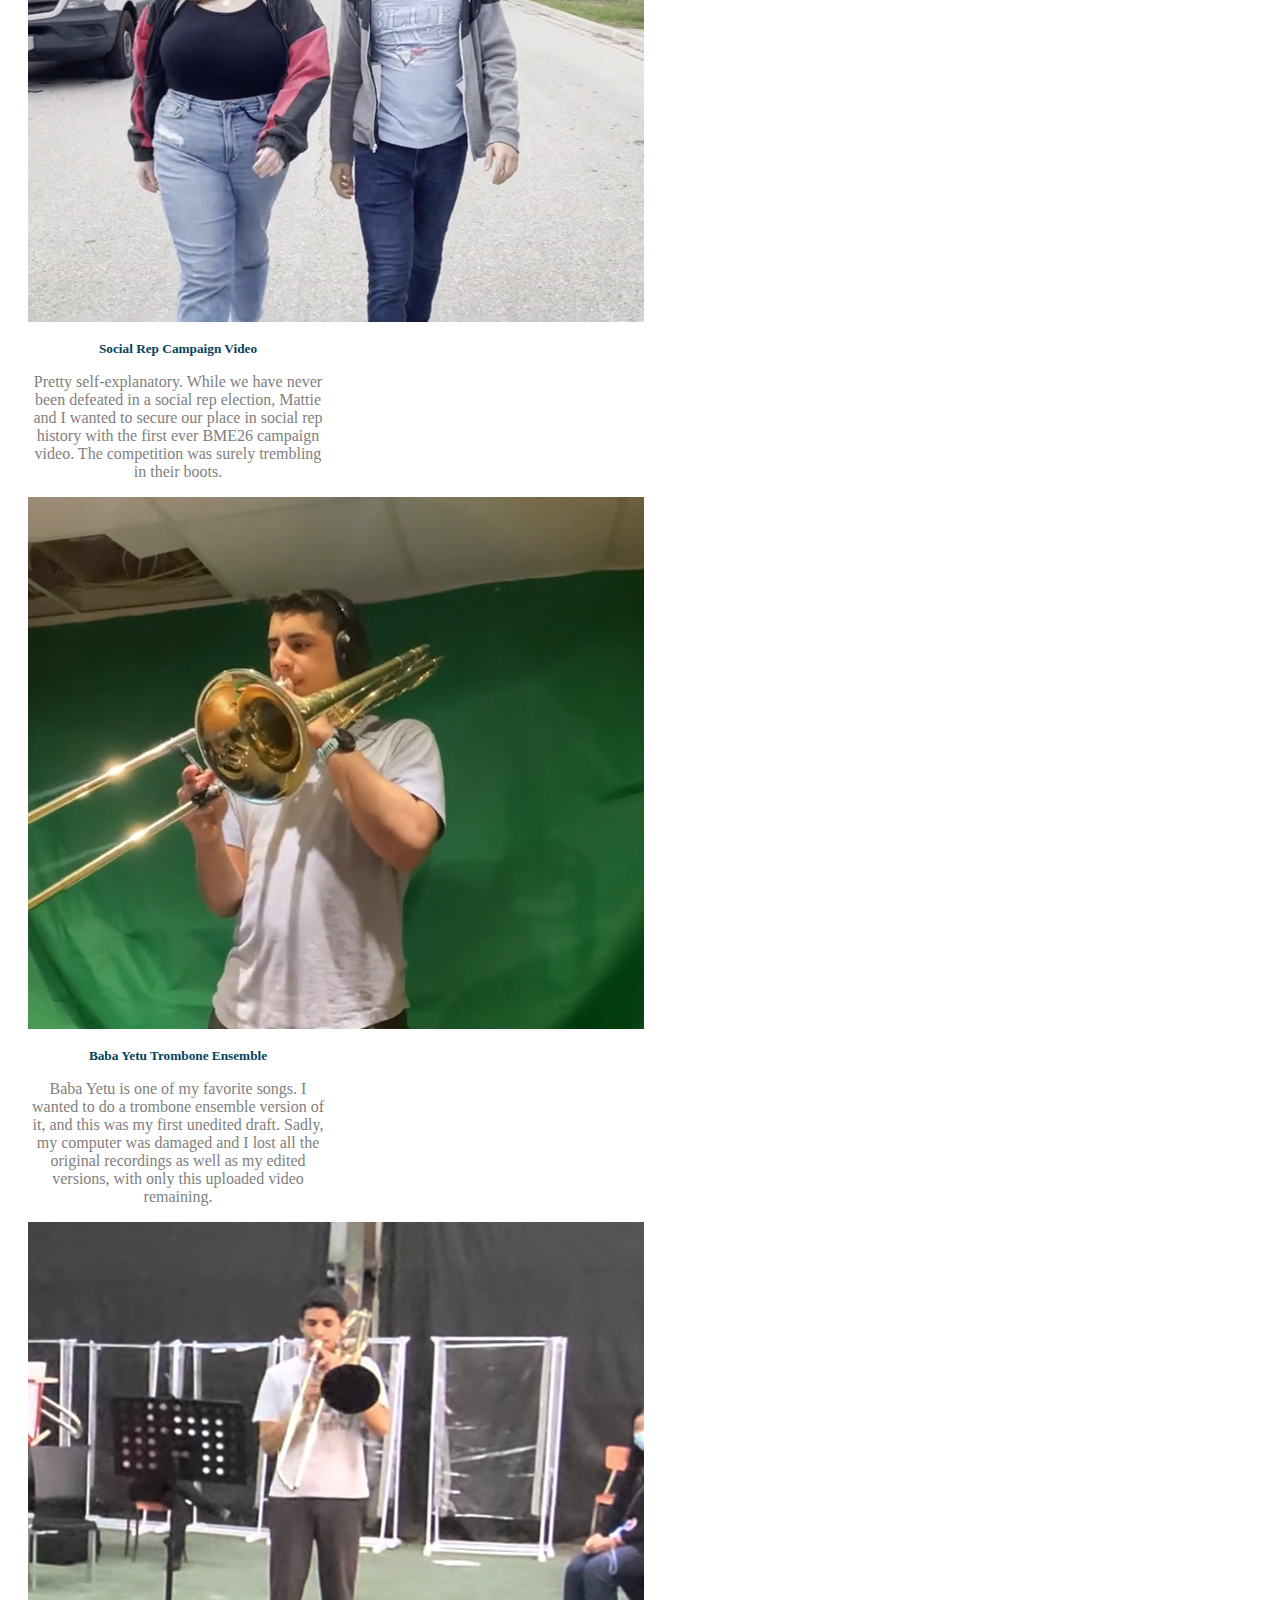
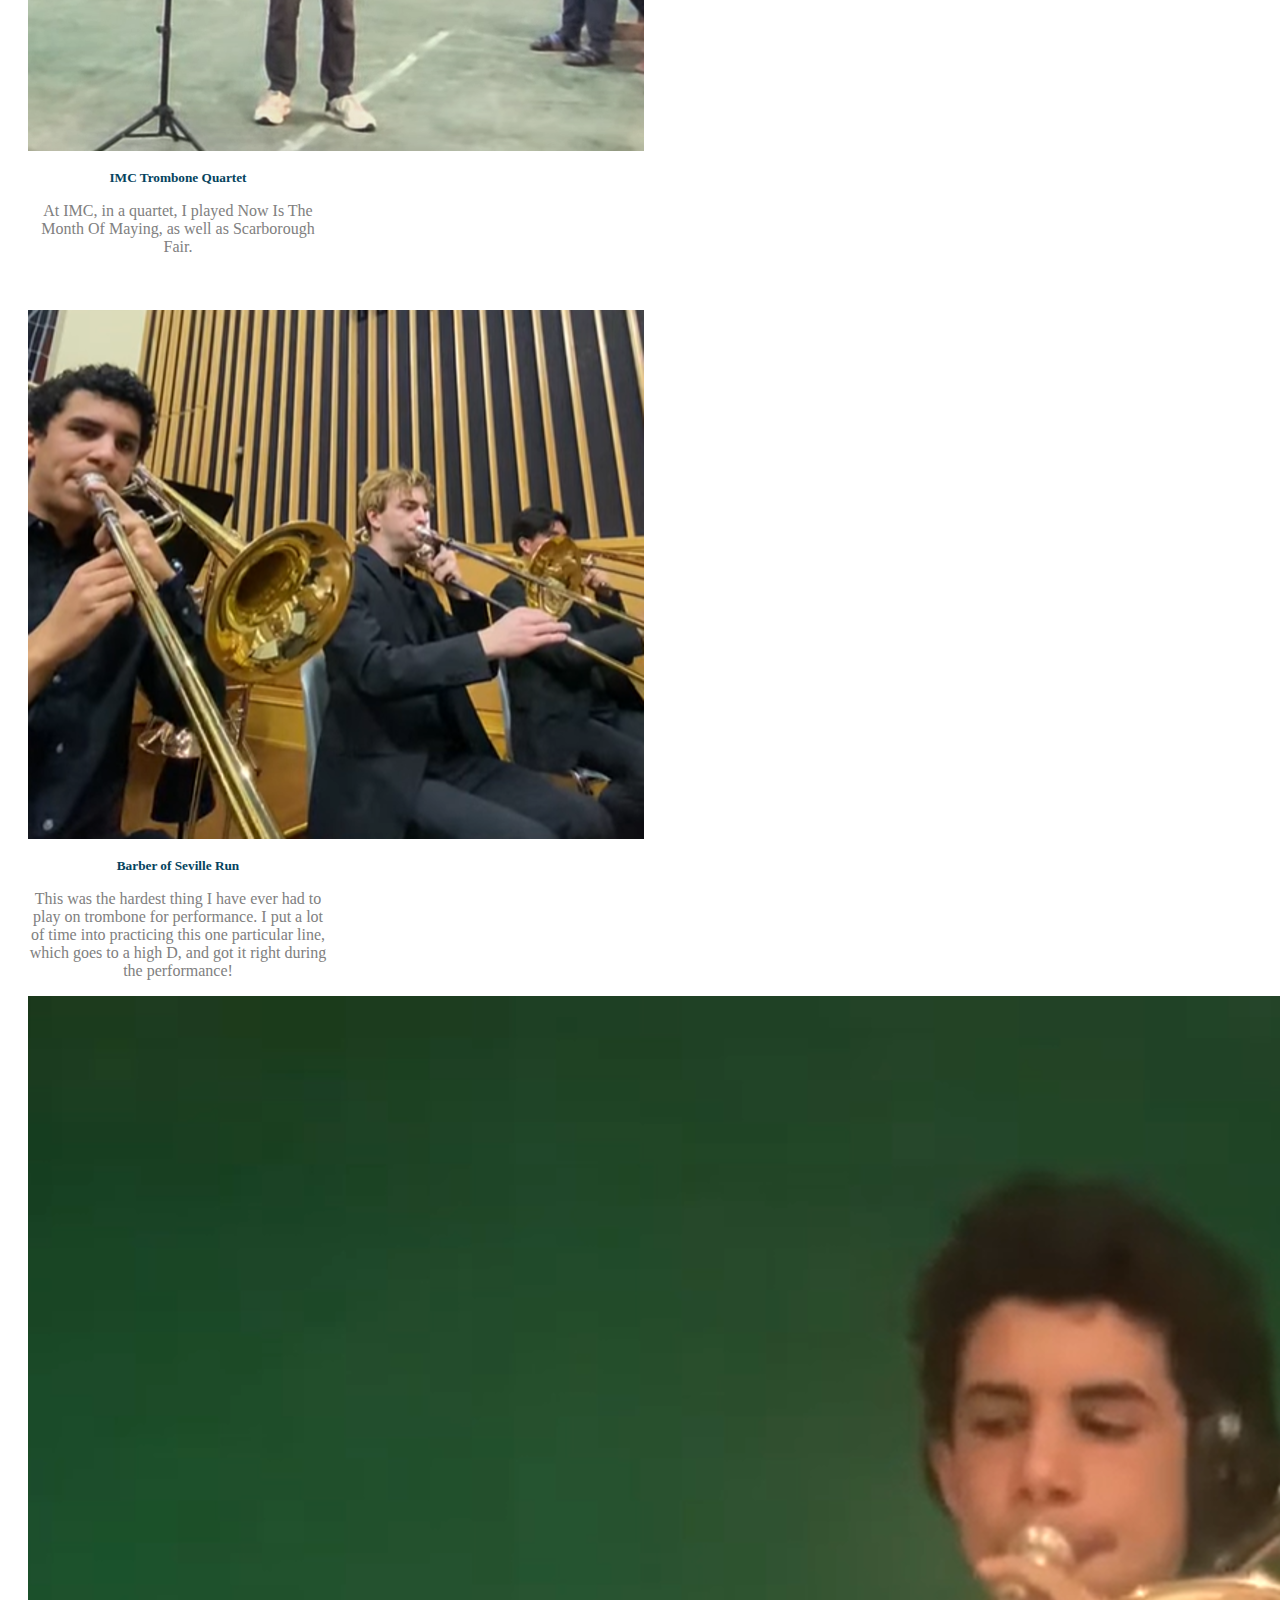
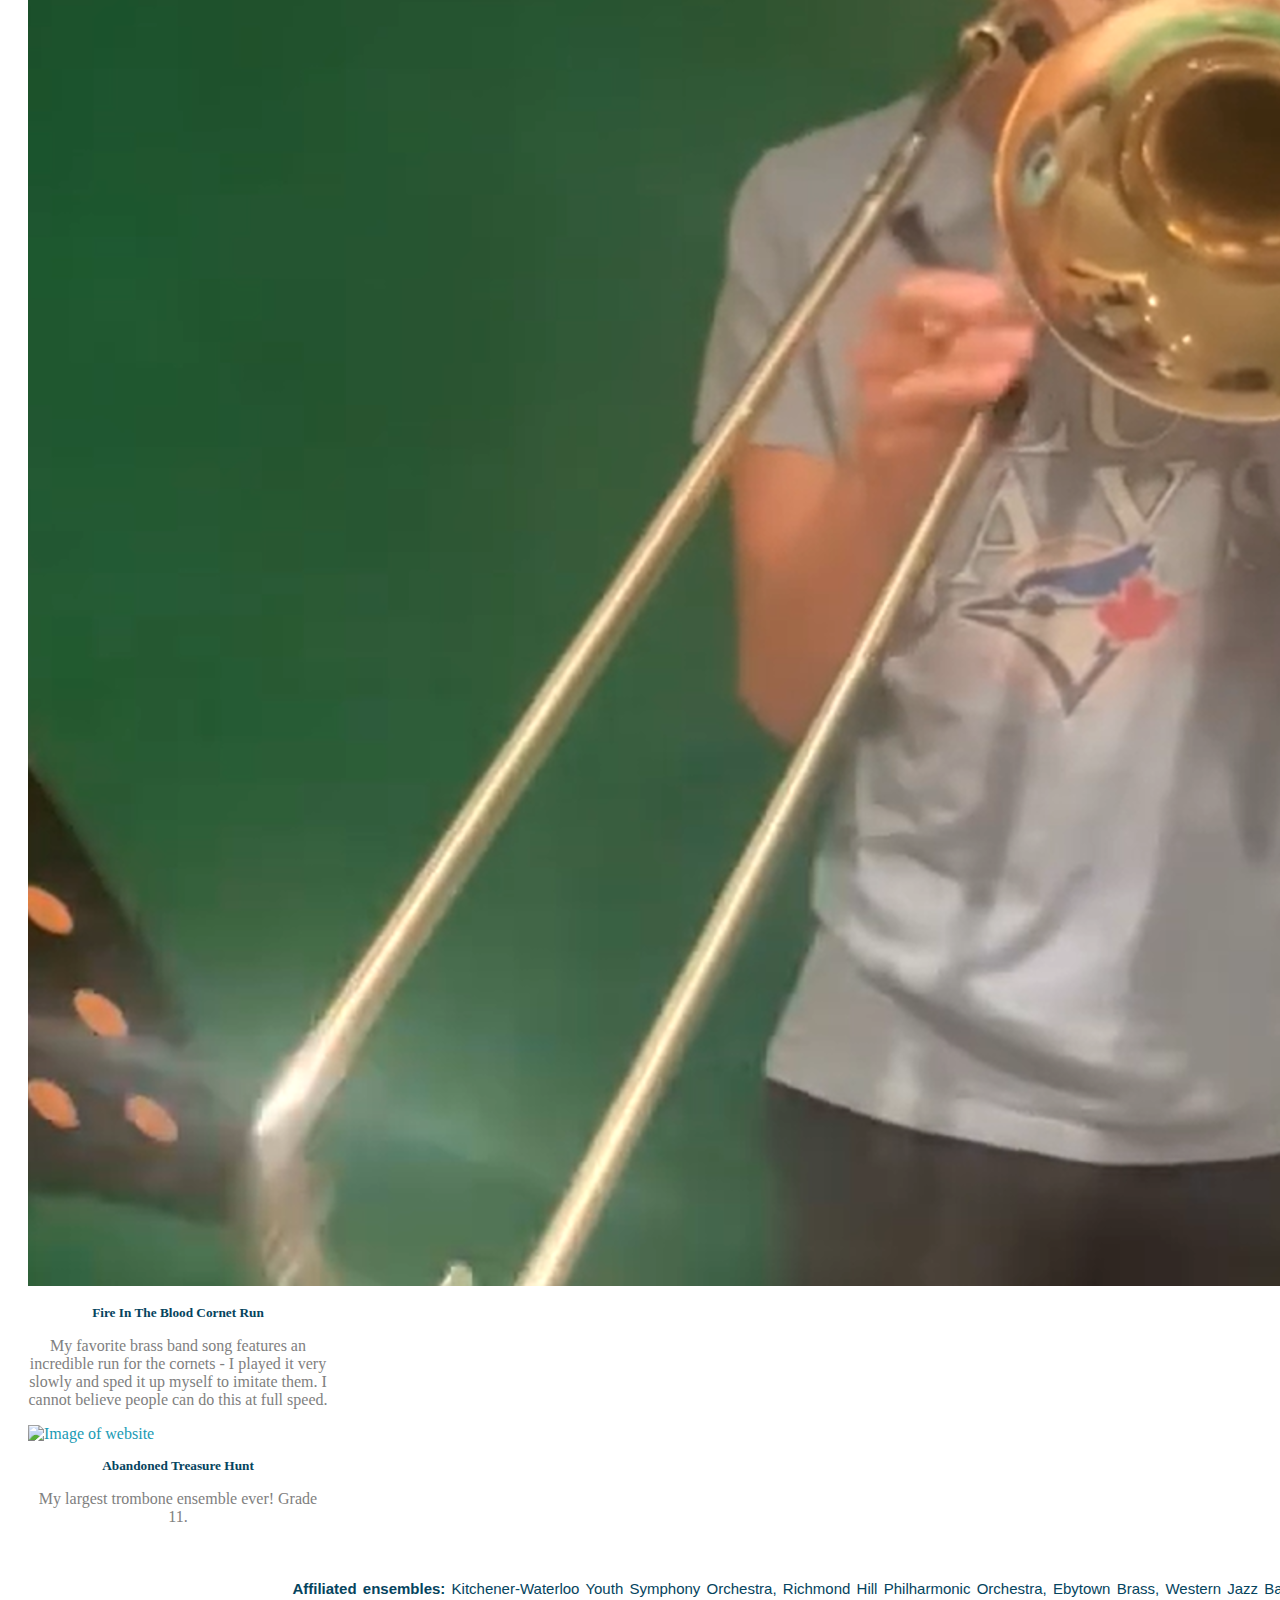
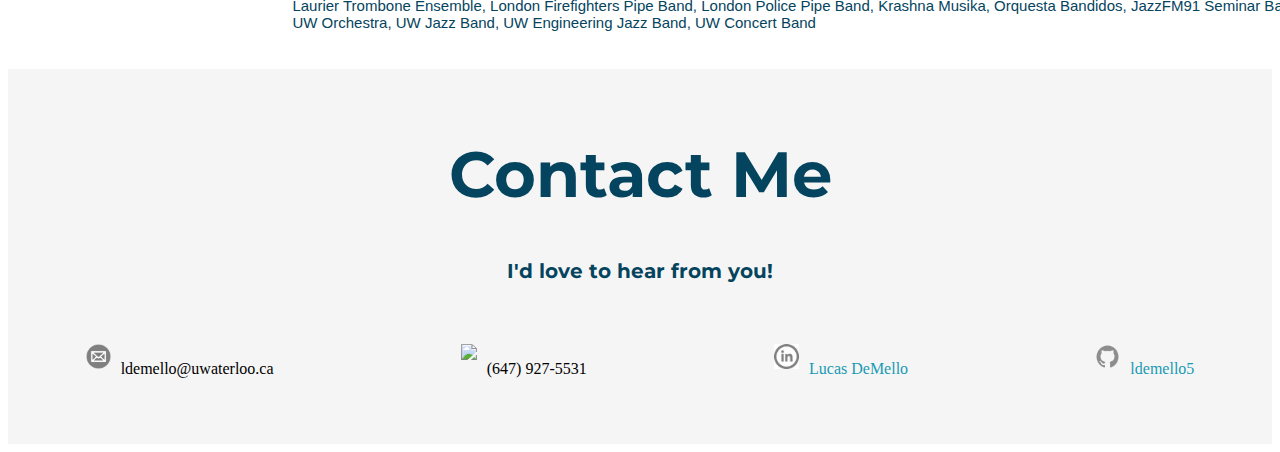
==== commit 71d4ff35: "new testimonial" ====
--- a/index.html
+++ b/index.html
@@ -50,10 +50,9 @@
     </div>
     <div class="intro-txt-container">
       <h3 class="big-txt">Hi,<br>I'm Lucas</h3>
-      <h4 class="intro-description">I'm a 3B biomedical engineering student at the University of Waterloo. 
-        With work experience in mechanical engineering, machine learning, plant biology, product design, and product management, 
-        plus personal projects in software, hardware 
-        and design, I strive to be a well-rounded individual who is quick to learn and develop new skills. 
+      <h4 class="intro-description">I'm a 4A biomedical engineering student at the University of Waterloo. 
+        With experience in mechanical and electrical engineering/design, machine learning, research, product design, 
+        and product management, I strive to be a well-rounded individual who is quick to learn and develop new skills. 
       </h4>
       <h4 class="intro-description" style="padding-top: 3%">
         Please click here to download my 
@@ -186,6 +185,21 @@
               <div class="testimonialdetails">
                 <span class="testimonialname">Mingyu Li</span>
                 <span class="testimonialjob">Mechanical Engineer @ OES</span>
+              </div>
+            </div>
+
+            <!-- GUIDO VINK -->
+            <div class="testimonialslide swiper-slide">
+              <p class="testimonialquote">
+                Lucas heeft me positief verrast met de hoeveelheid Nederlands die hij in vijf maanden 
+                heeft weten op te pakken. Hij is in staat om een gesprek te voeren op beginnersniveau. 
+                Ik heb niet eerder een ander zo snel Nederlands zien oppakken. Het toont dat Lucas inzettings- en 
+                doorzettingsvermogen heeft.
+              </p>
+              <i class='bx bxs-quote-alt-left quote-icon'></i>
+              <div class="testimonialdetails">
+                <span class="testimonialname">Guido Vink</span>
+                <span class="testimonialjob">Student @ TU Delft</span>
               </div>
             </div>
 
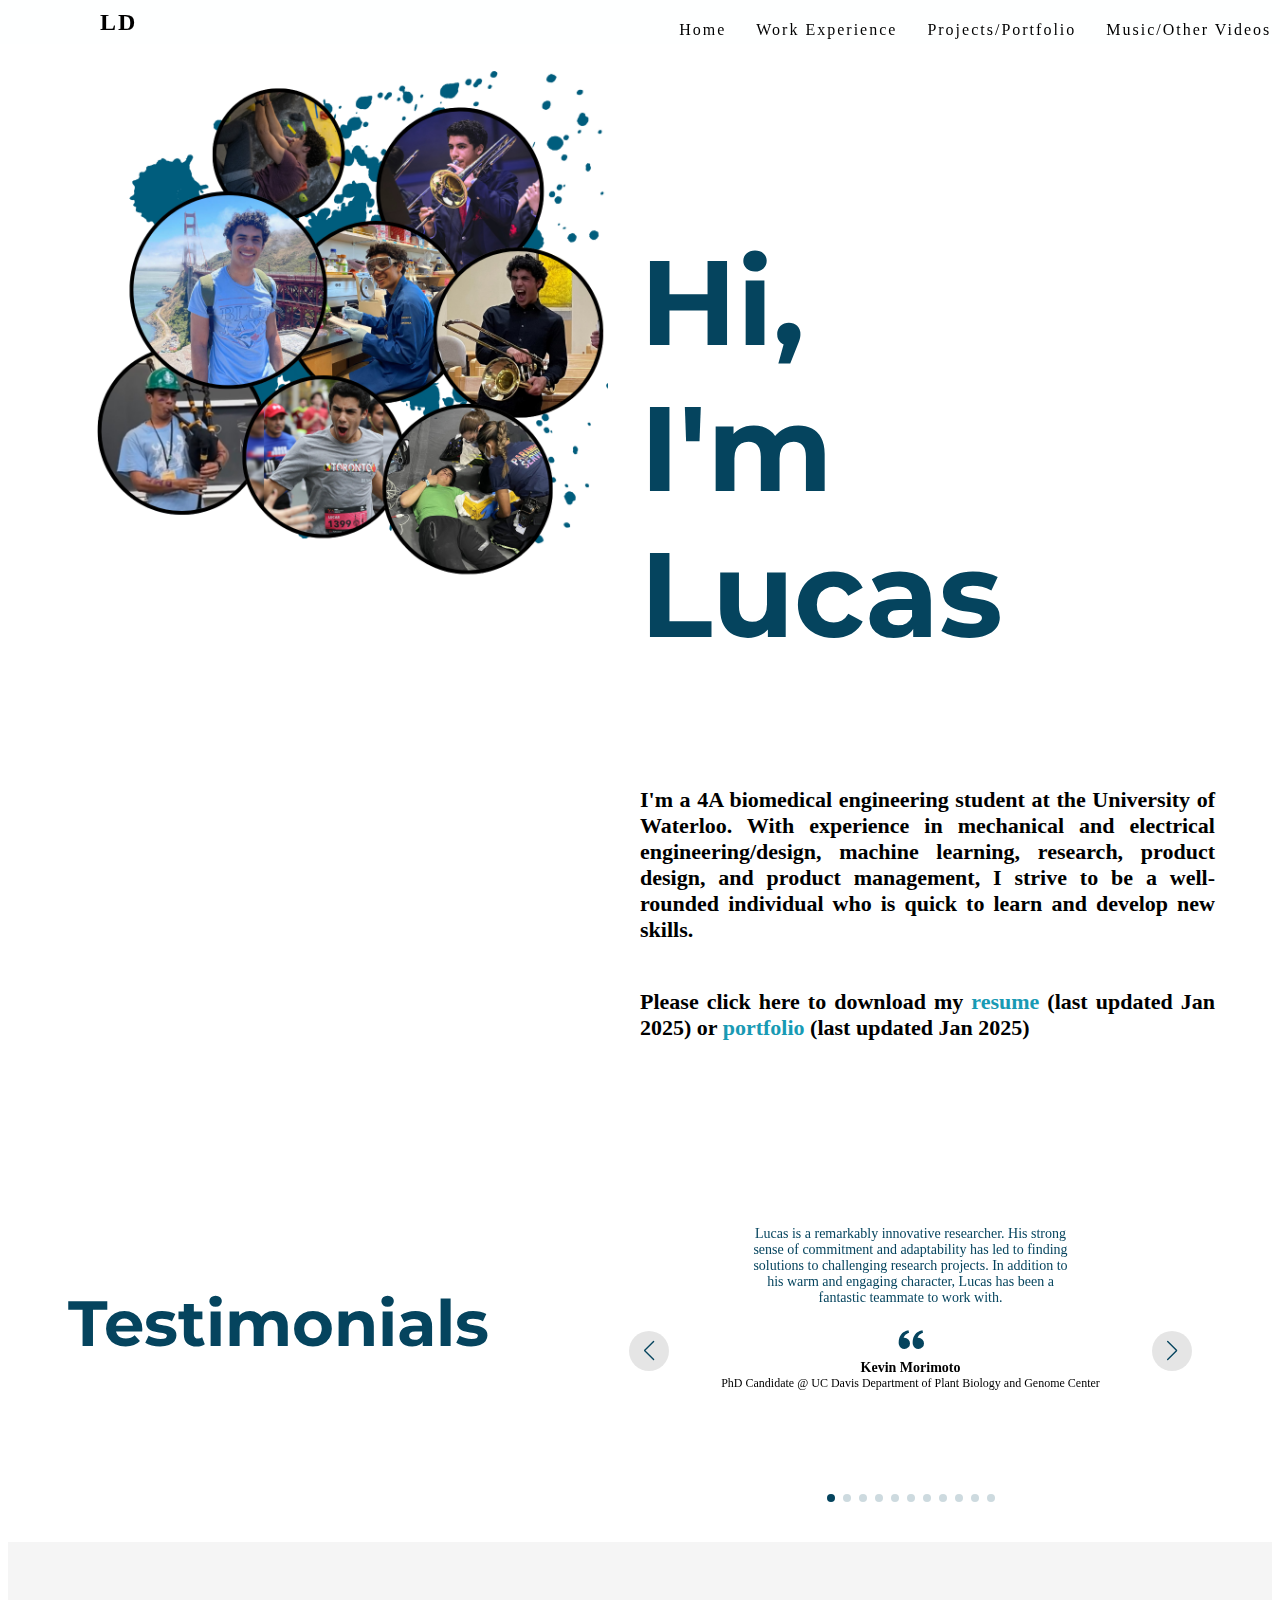
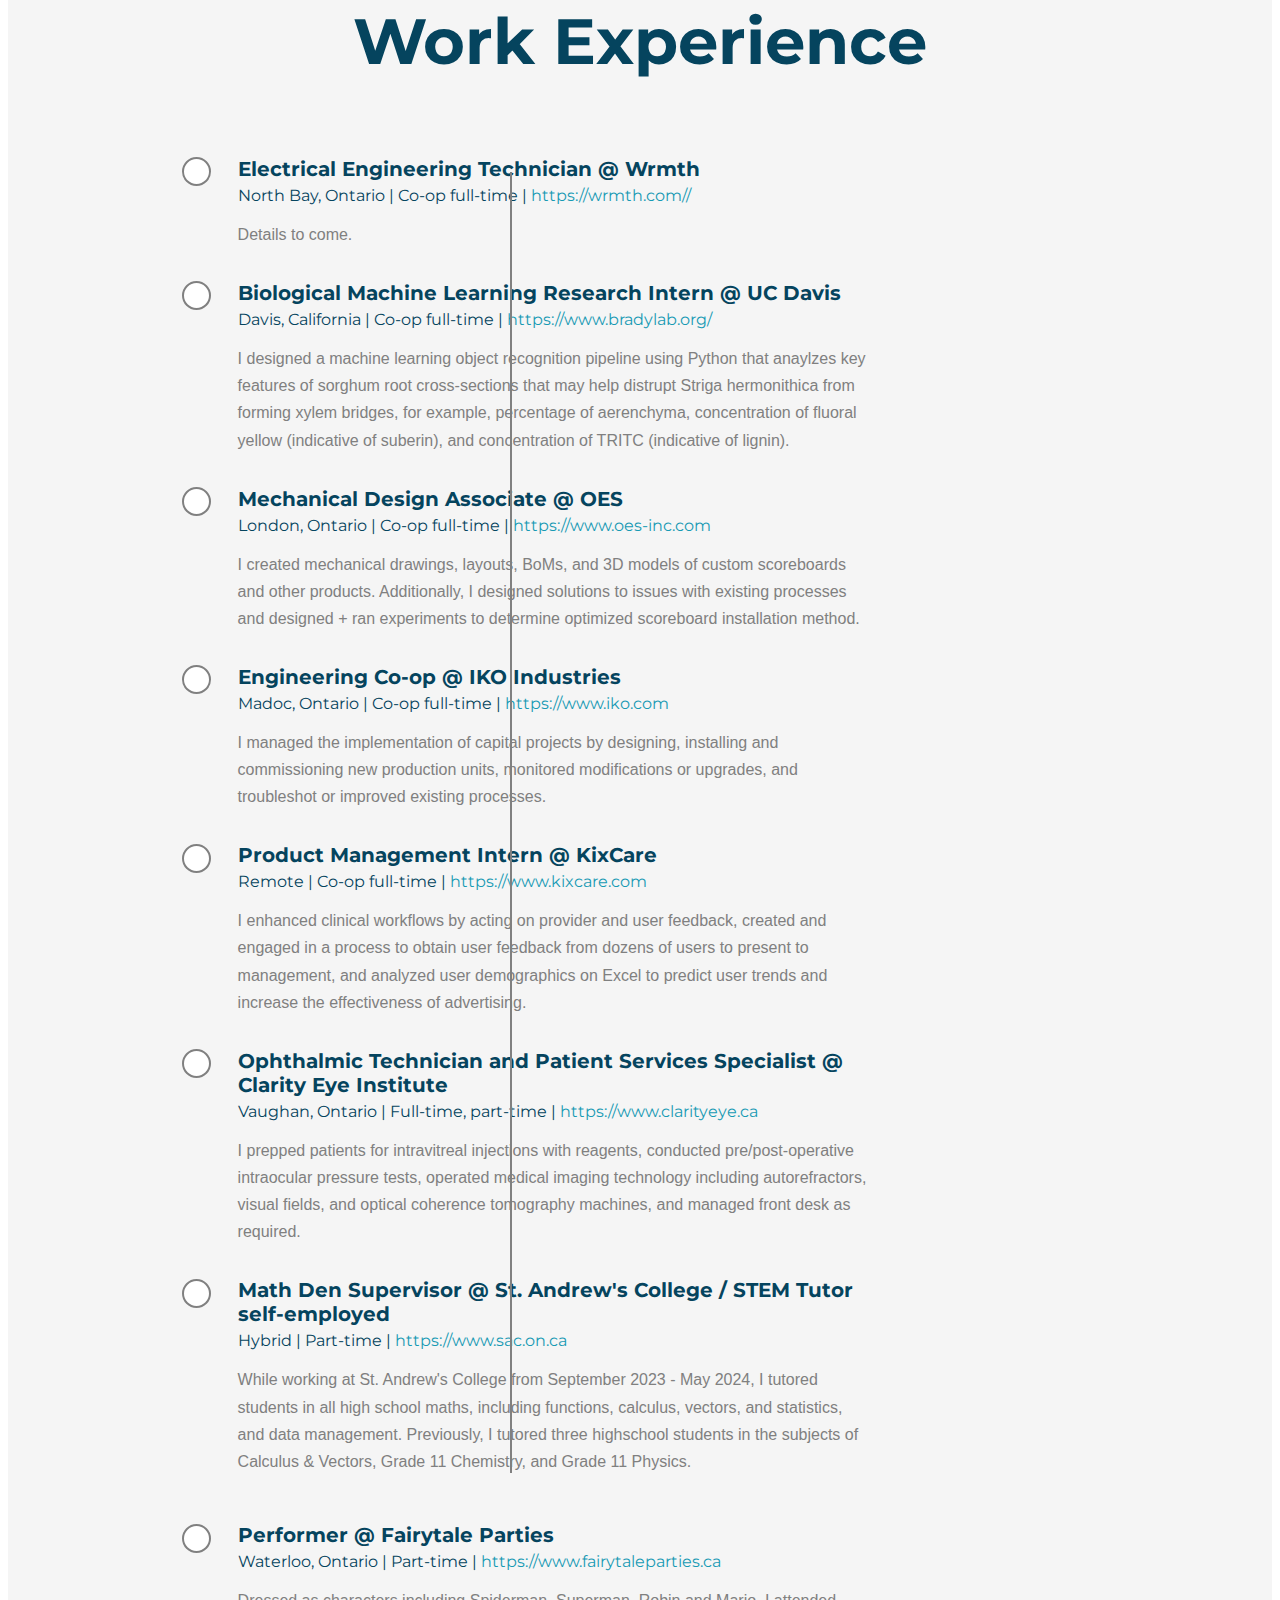
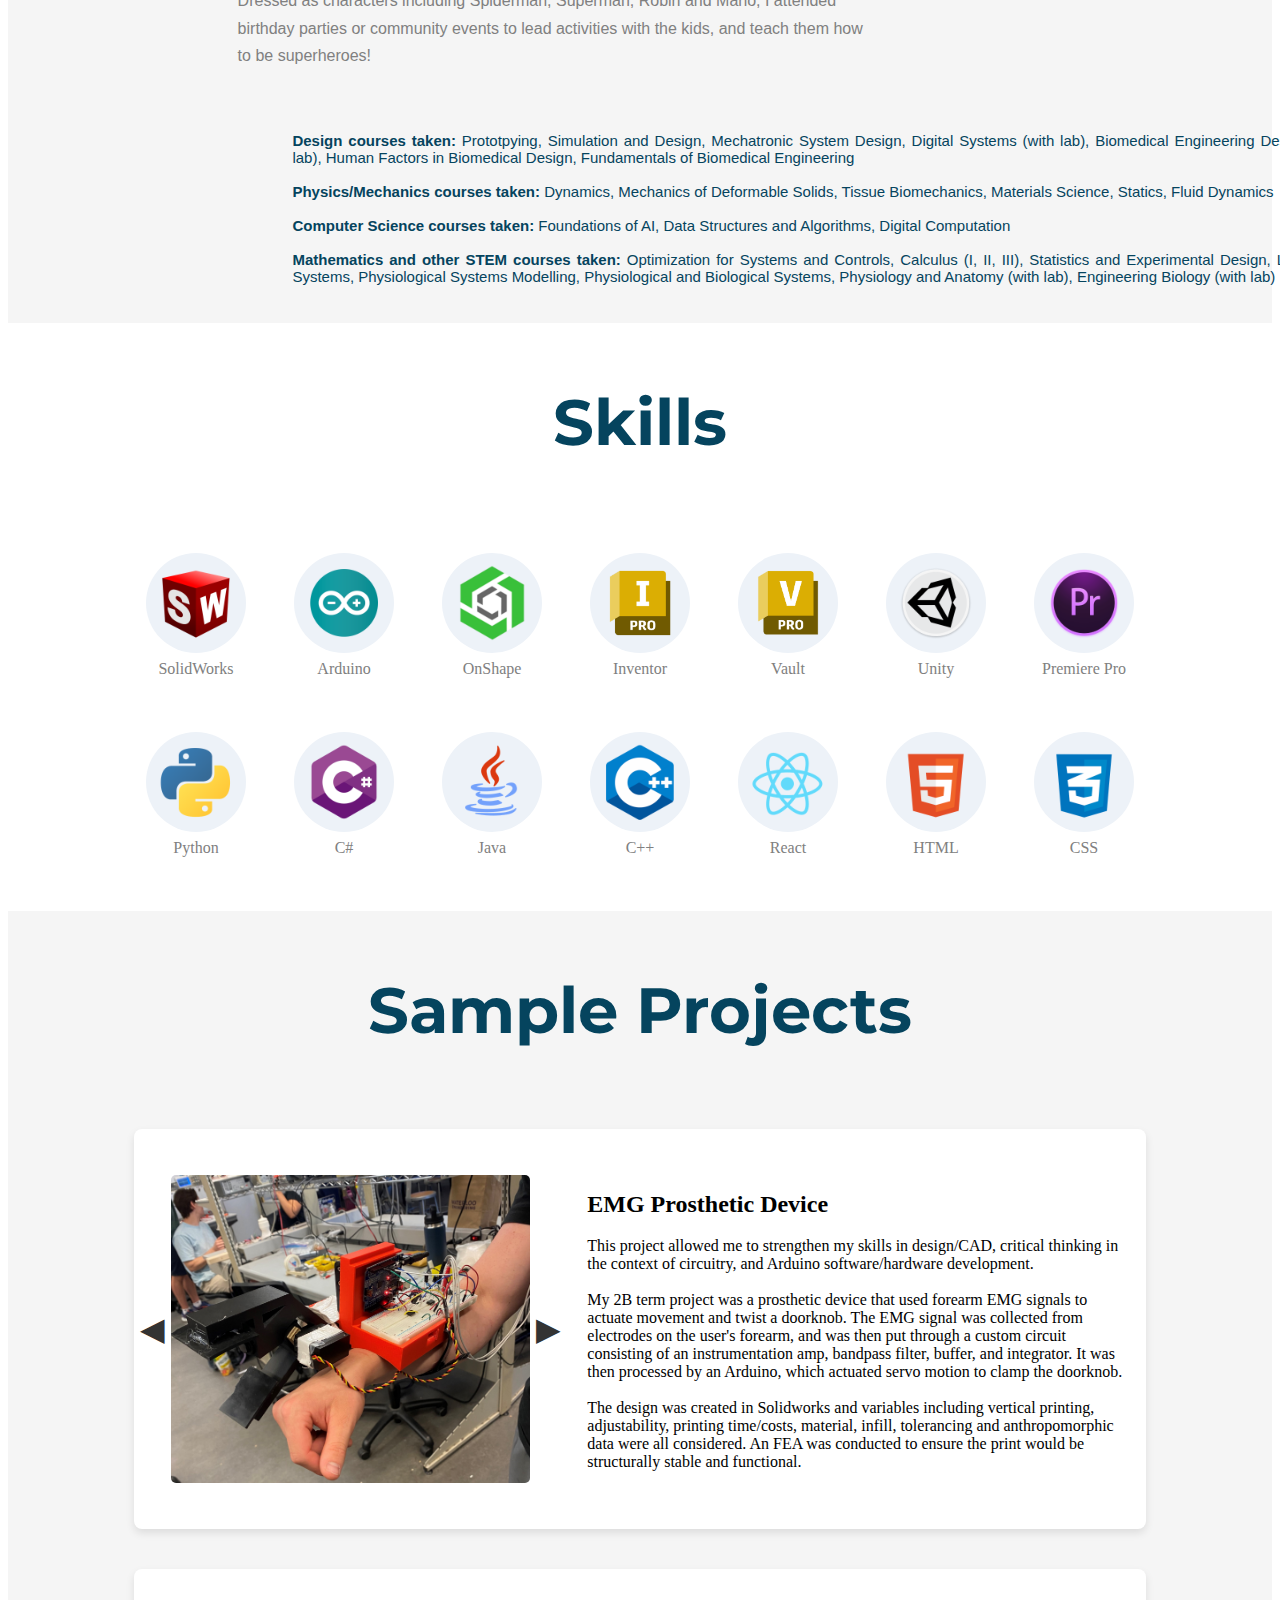
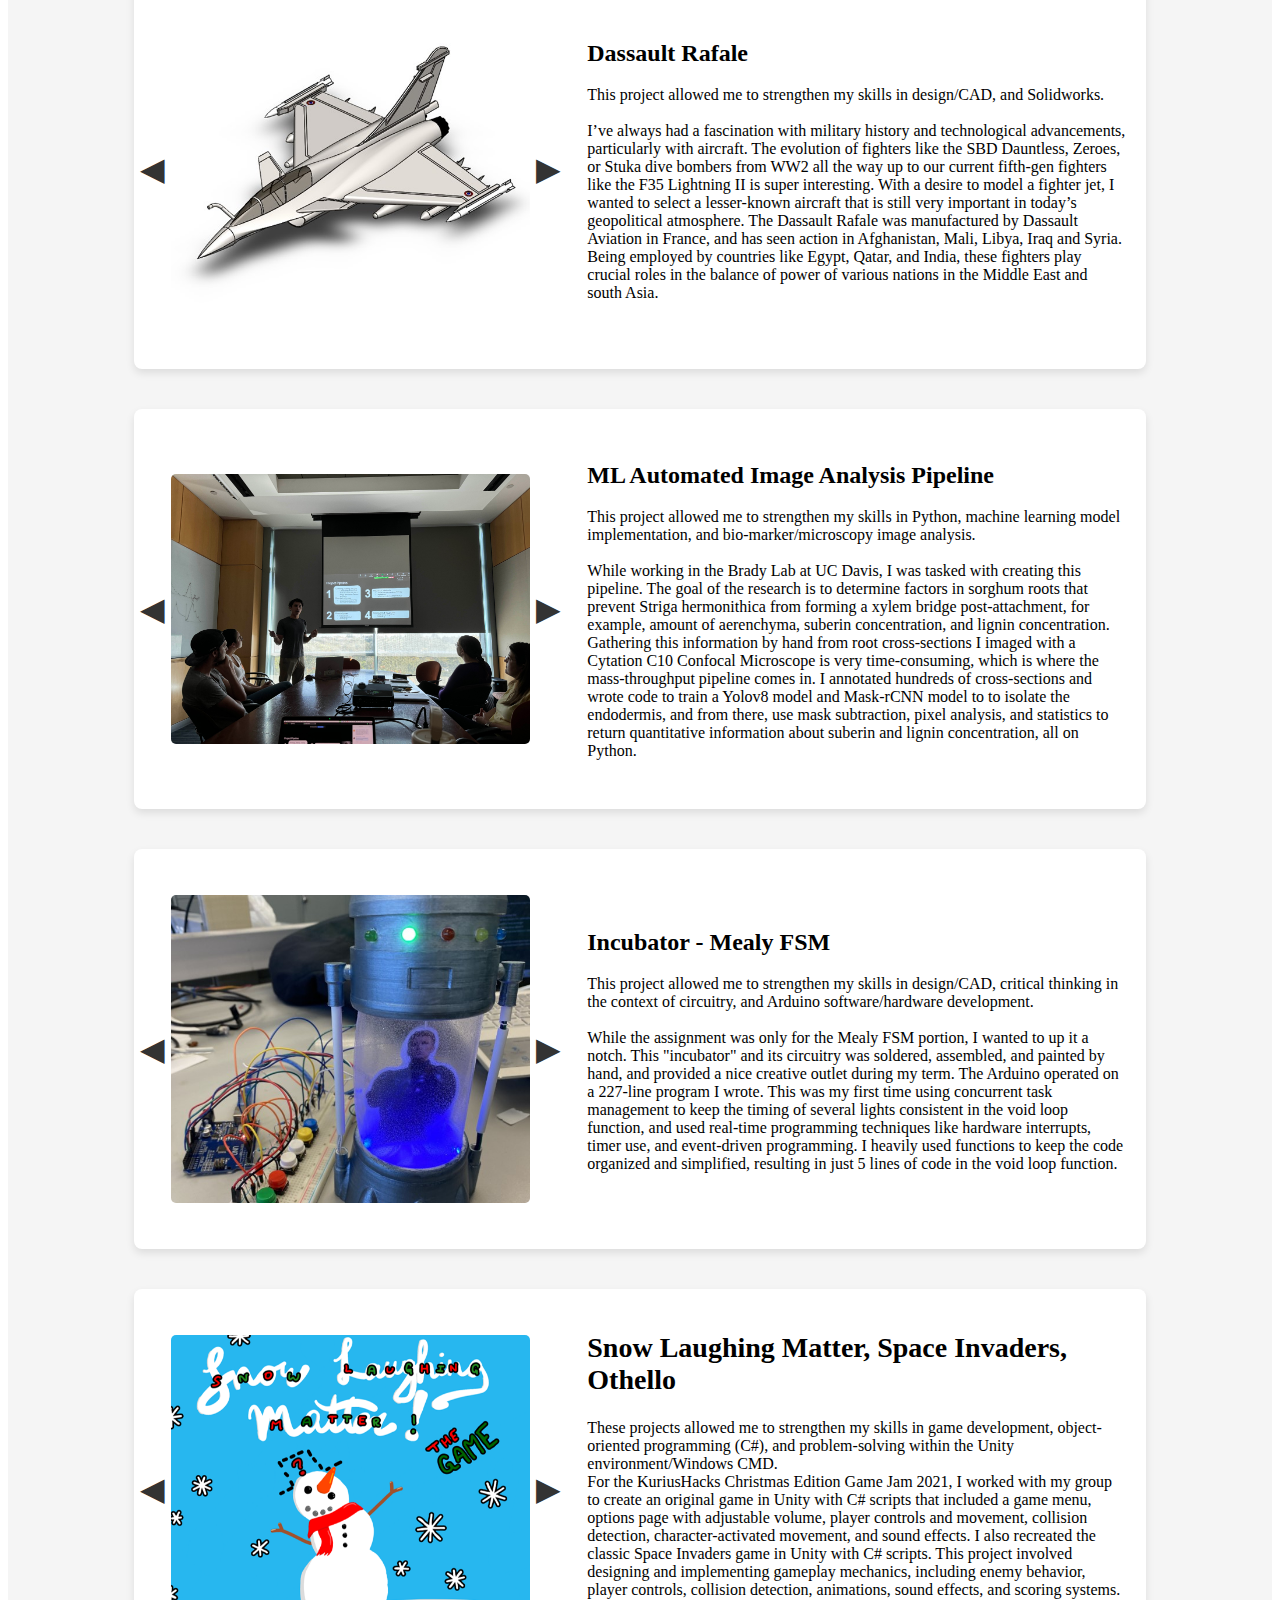
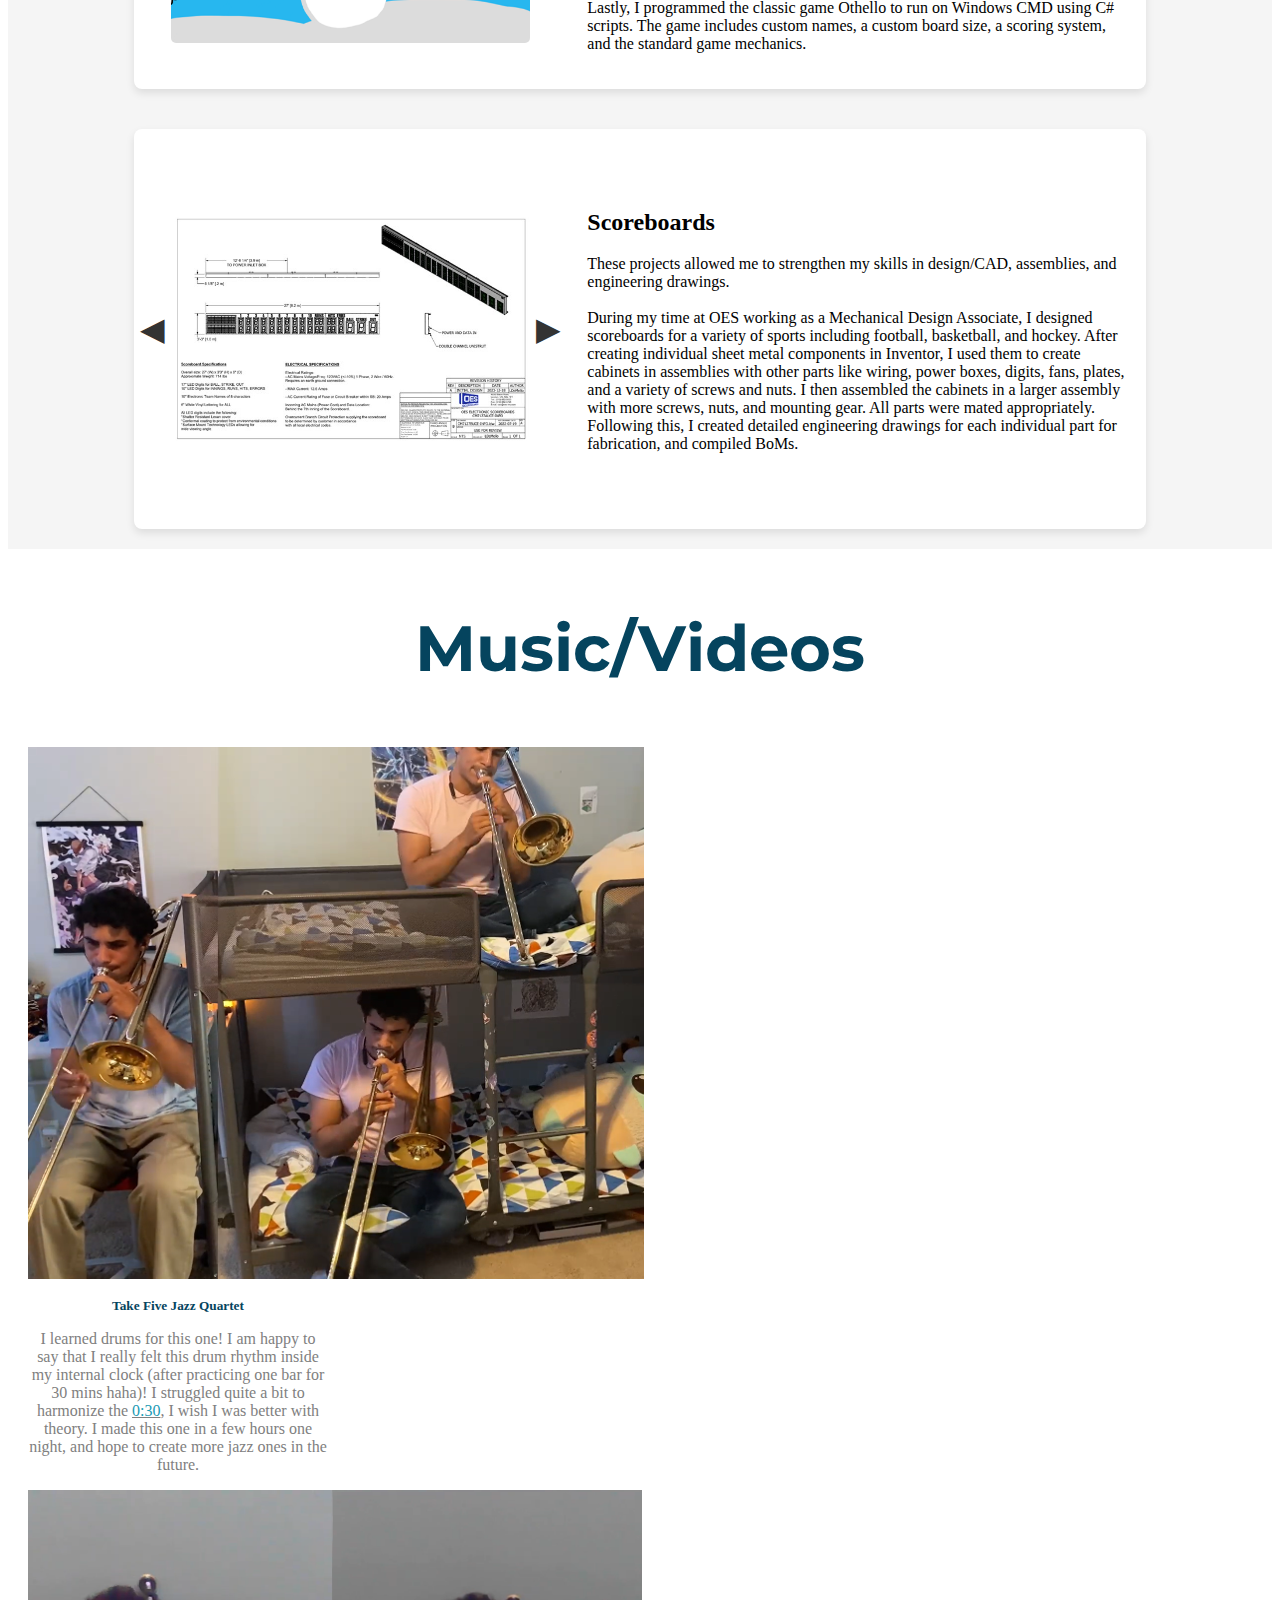
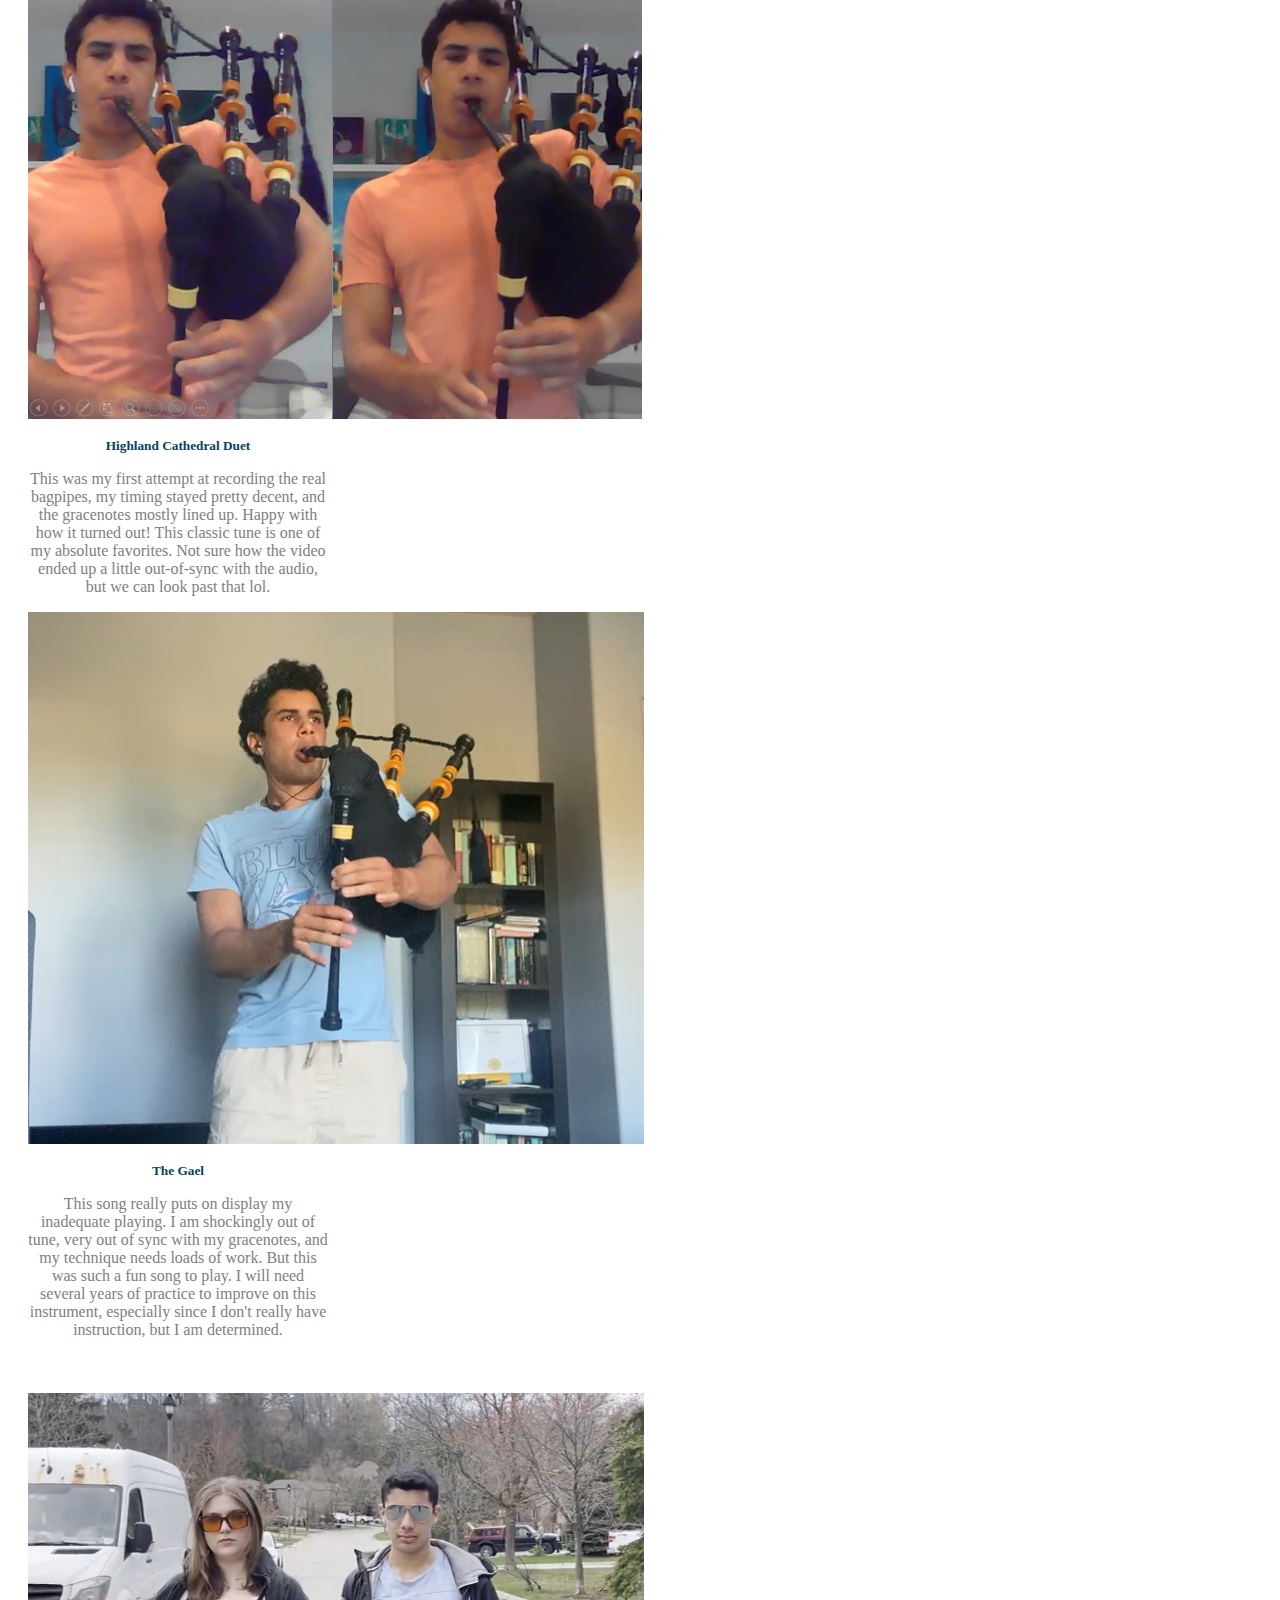
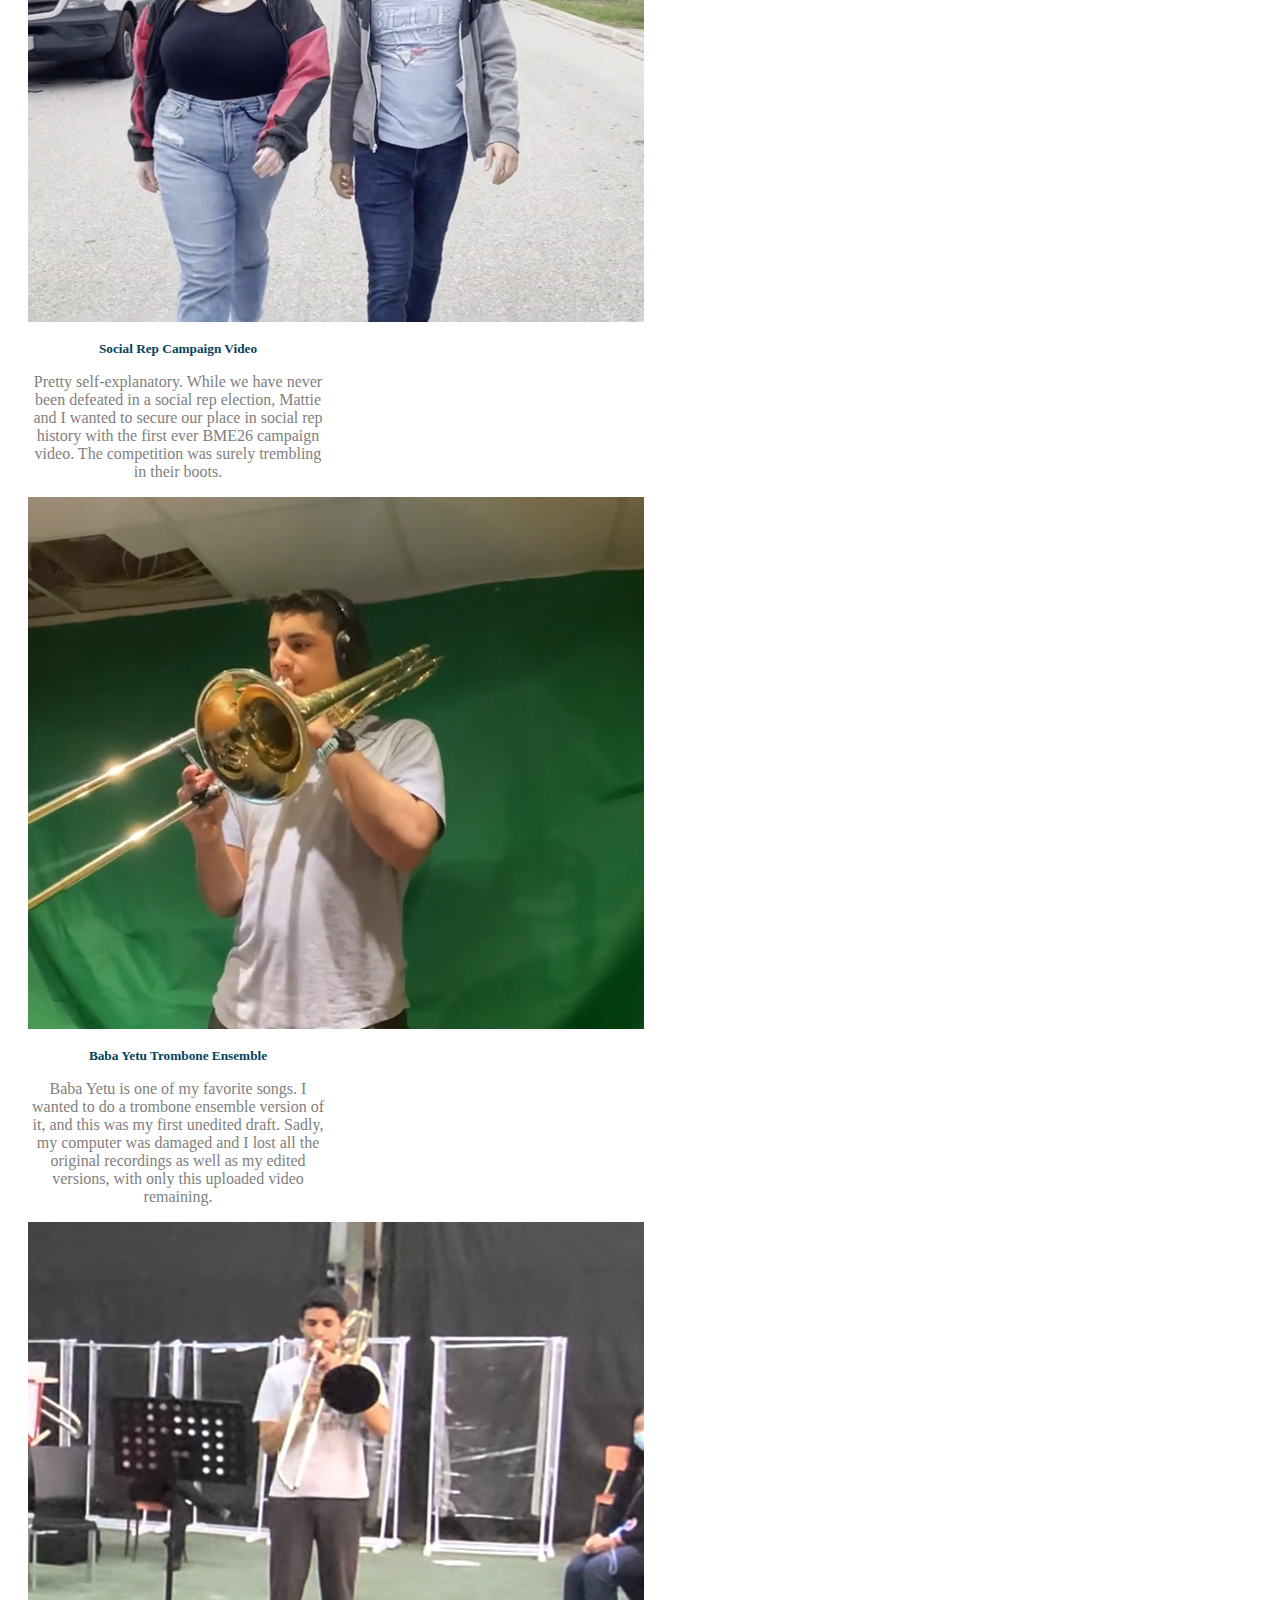
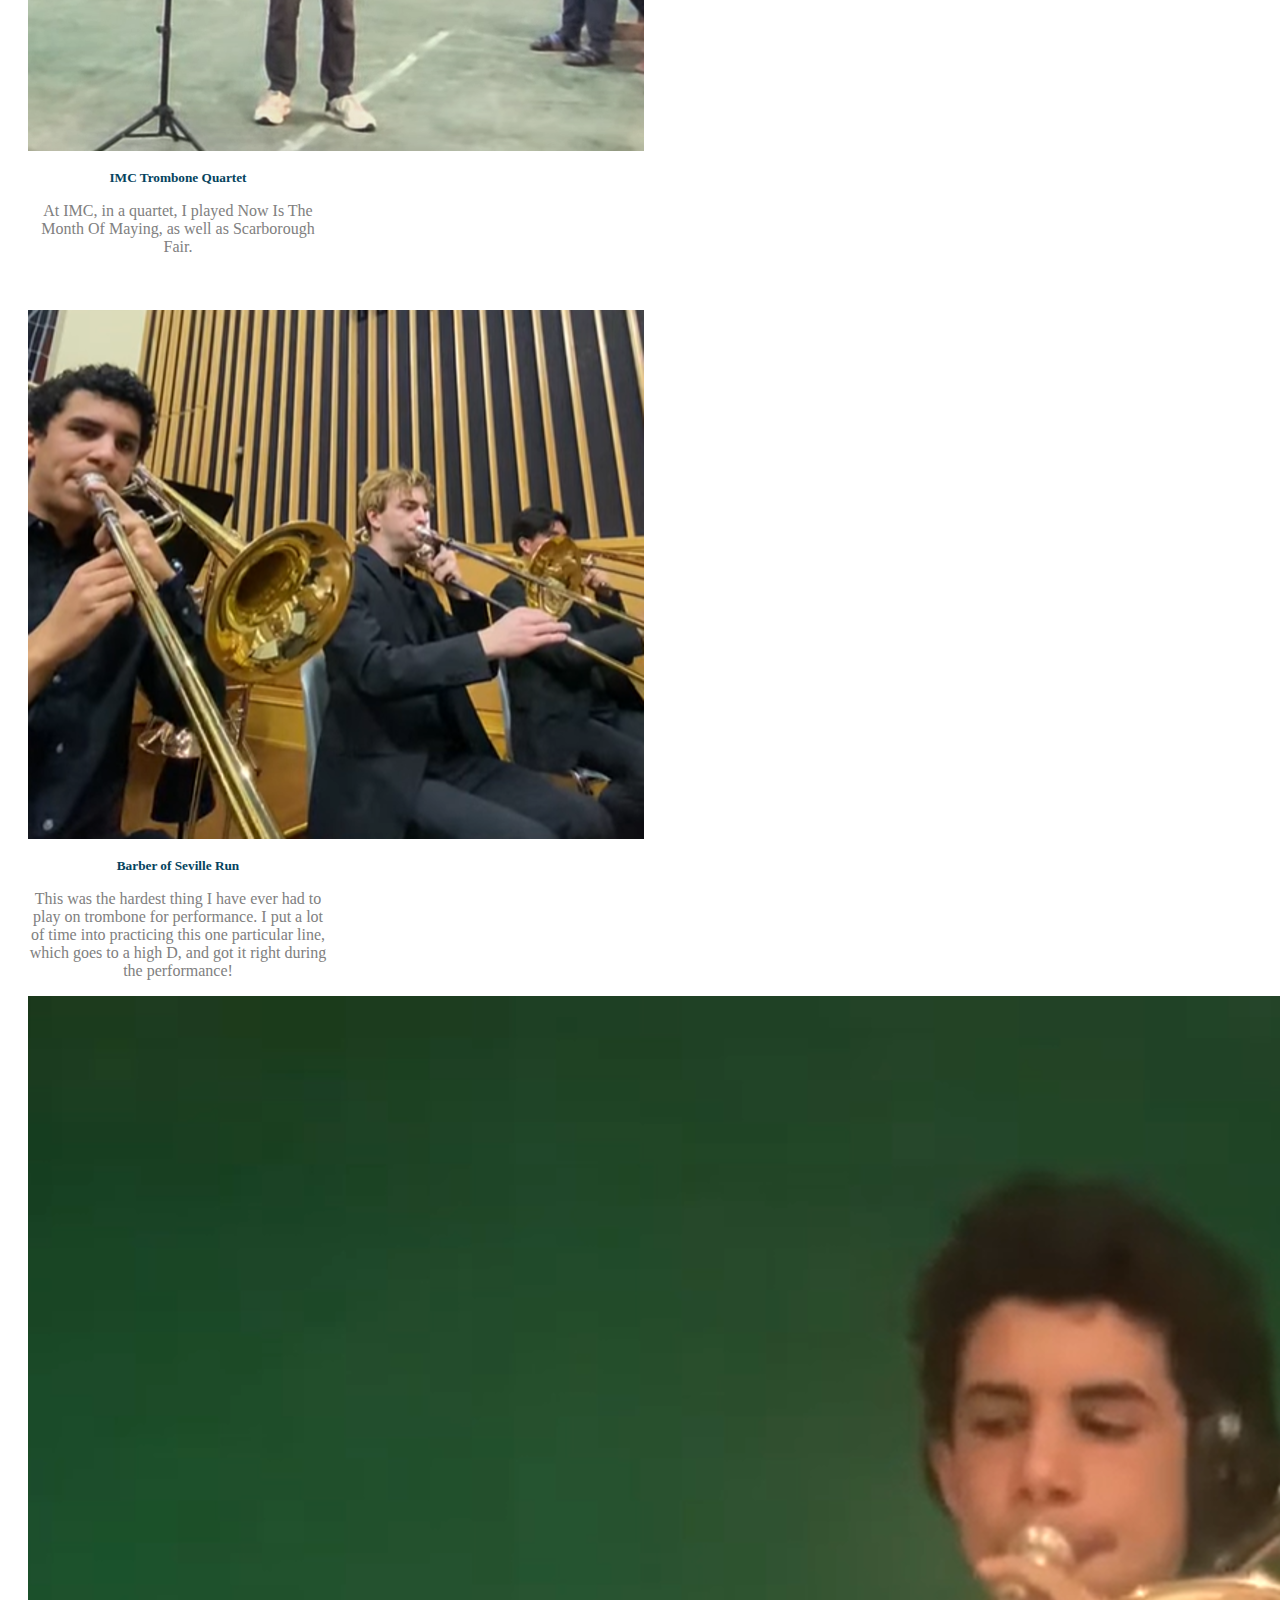
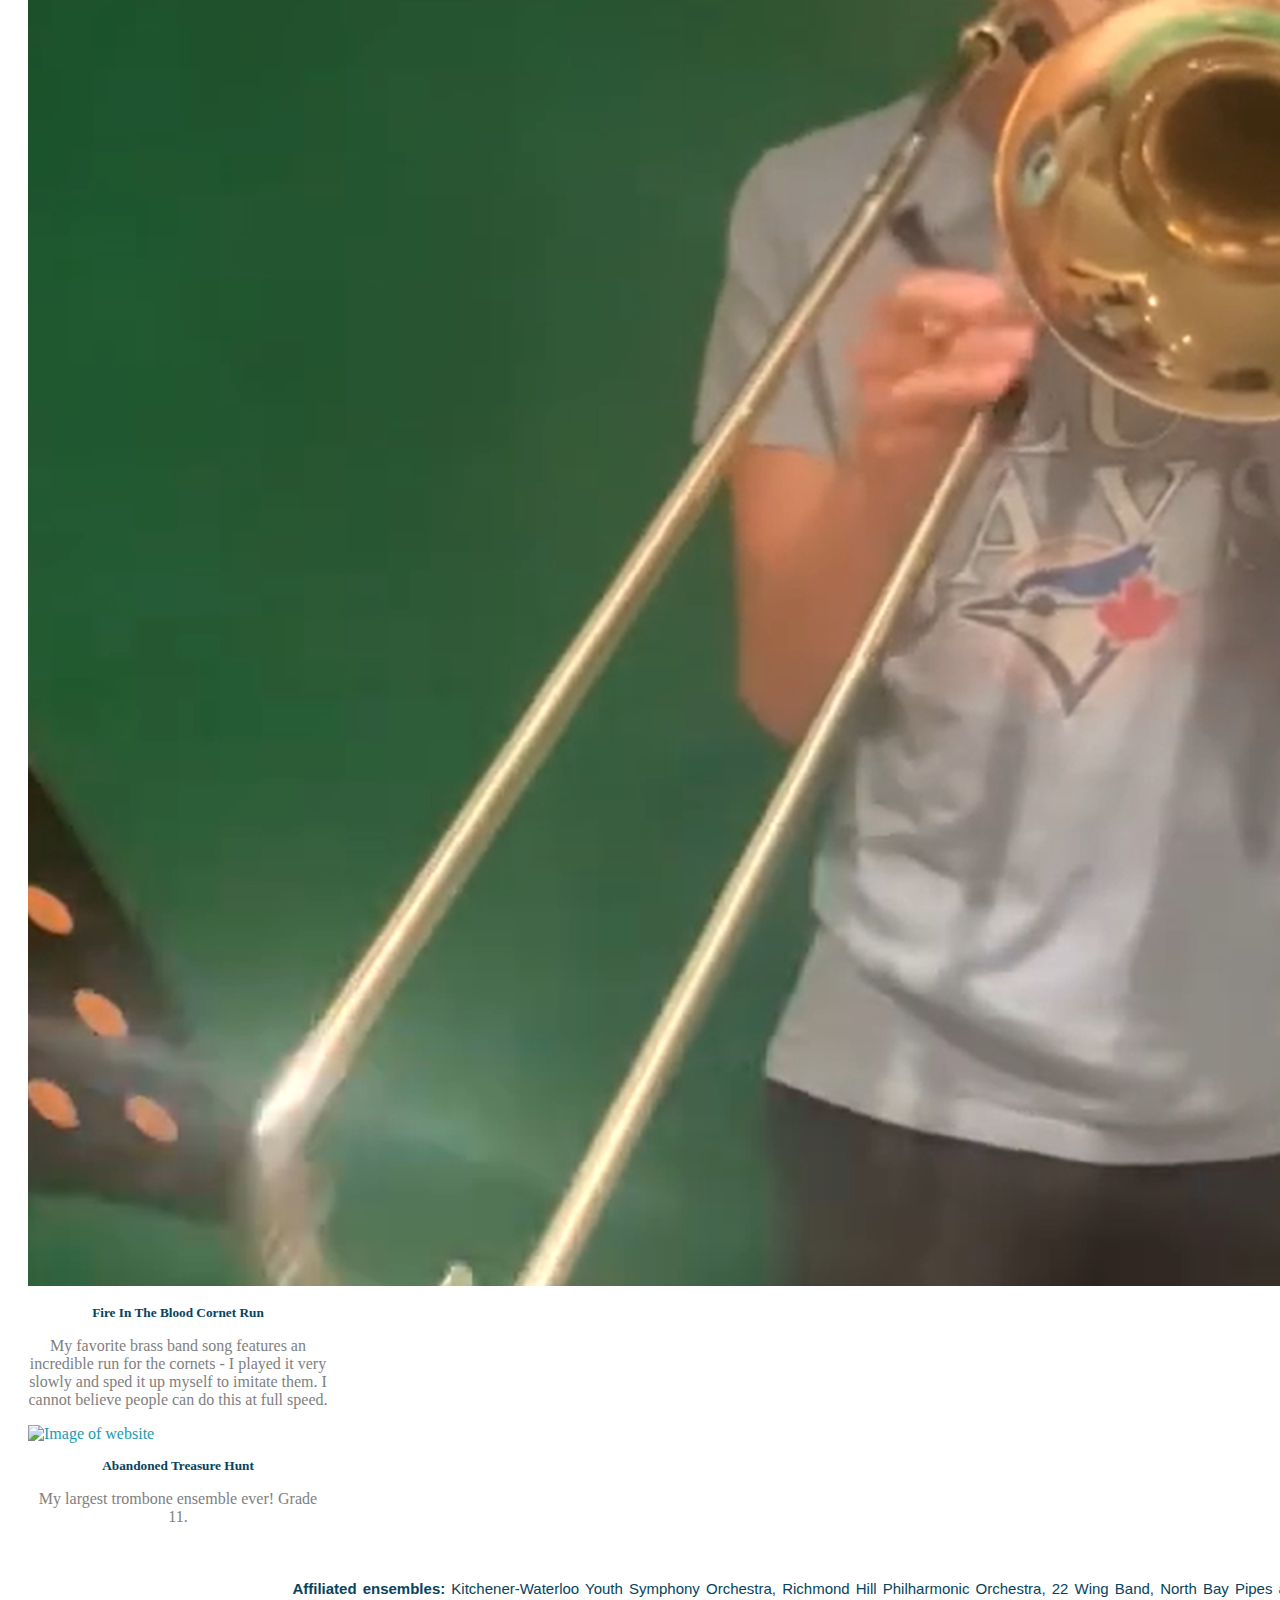
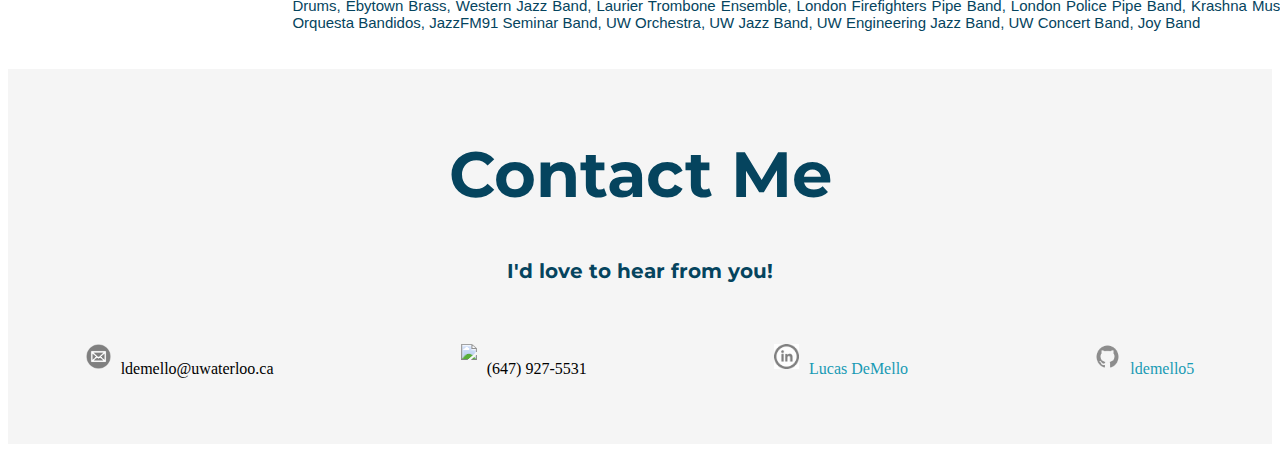
==== commit 8f486c17: "bands" ====
--- a/index.html
+++ b/index.html
@@ -193,8 +193,8 @@
               <p class="testimonialquote">
                 Lucas heeft me positief verrast met de hoeveelheid Nederlands die hij in vijf maanden 
                 heeft weten op te pakken. Hij is in staat om een gesprek te voeren op beginnersniveau. 
-                Ik heb niet eerder een ander zo snel Nederlands zien oppakken. Het toont dat Lucas inzettings- en 
-                doorzettingsvermogen heeft.
+                Ik heb niet eerder een ander zo snel Nederlands zien oppakken. Dit laat zien dat Lucas doorzettings- en 
+                inzettingsvermogen heeft.
               </p>
               <i class='bx bxs-quote-alt-left quote-icon'></i>
               <div class="testimonialdetails">
@@ -777,8 +777,10 @@
 
         <div class="bands">
           <b>Affiliated ensembles:</b> Kitchener-Waterloo Youth Symphony Orchestra, Richmond Hill Philharmonic Orchestra, 
+          22 Wing Band, North Bay Pipes and Drums, 
           Ebytown Brass, Western Jazz Band, Laurier Trombone Ensemble, London Firefighters Pipe Band, London Police Pipe Band, 
-          Krashna Musika, Orquesta Bandidos, JazzFM91 Seminar Band, UW Orchestra, UW Jazz Band, UW Engineering Jazz Band, UW Concert Band
+          Krashna Musika, Orquesta Bandidos, JazzFM91 Seminar Band, UW Orchestra, UW Jazz Band, UW Engineering Jazz Band, 
+          UW Concert Band, Joy Band
         </div>
 
       </div>
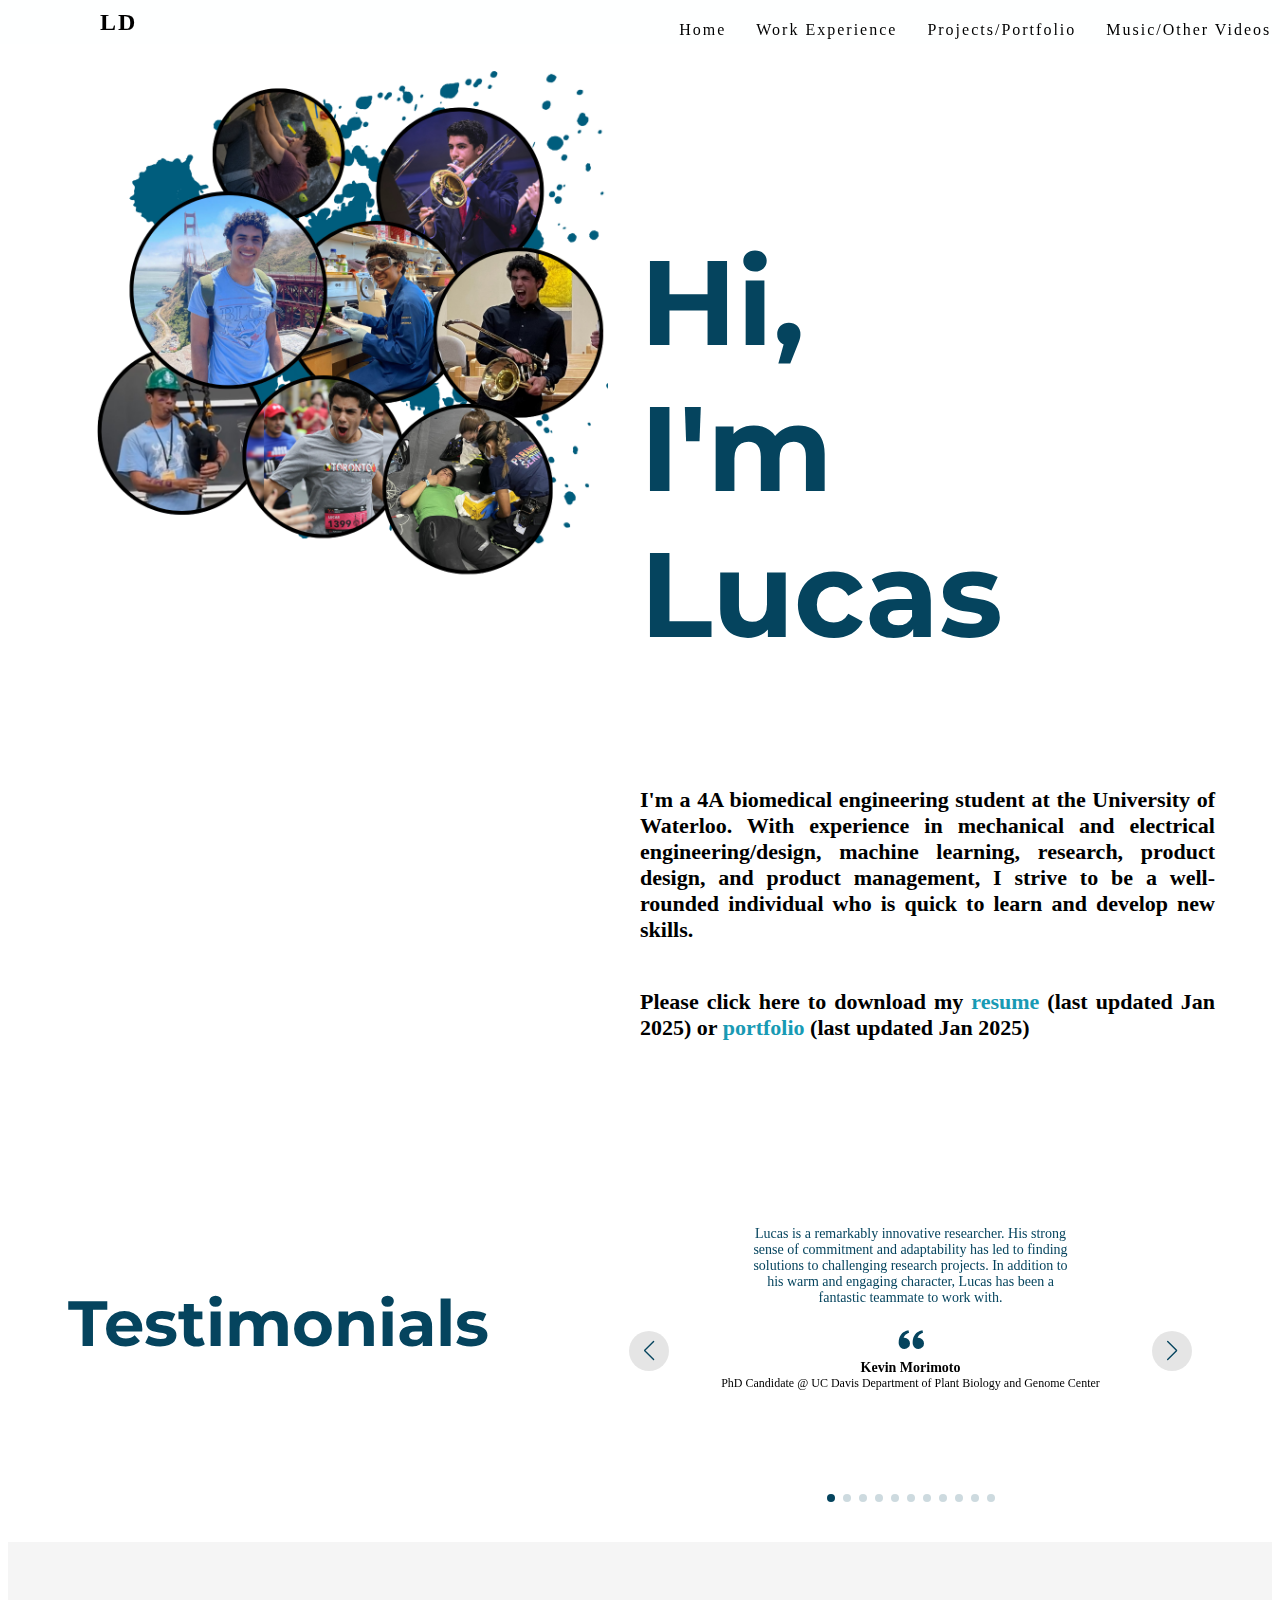
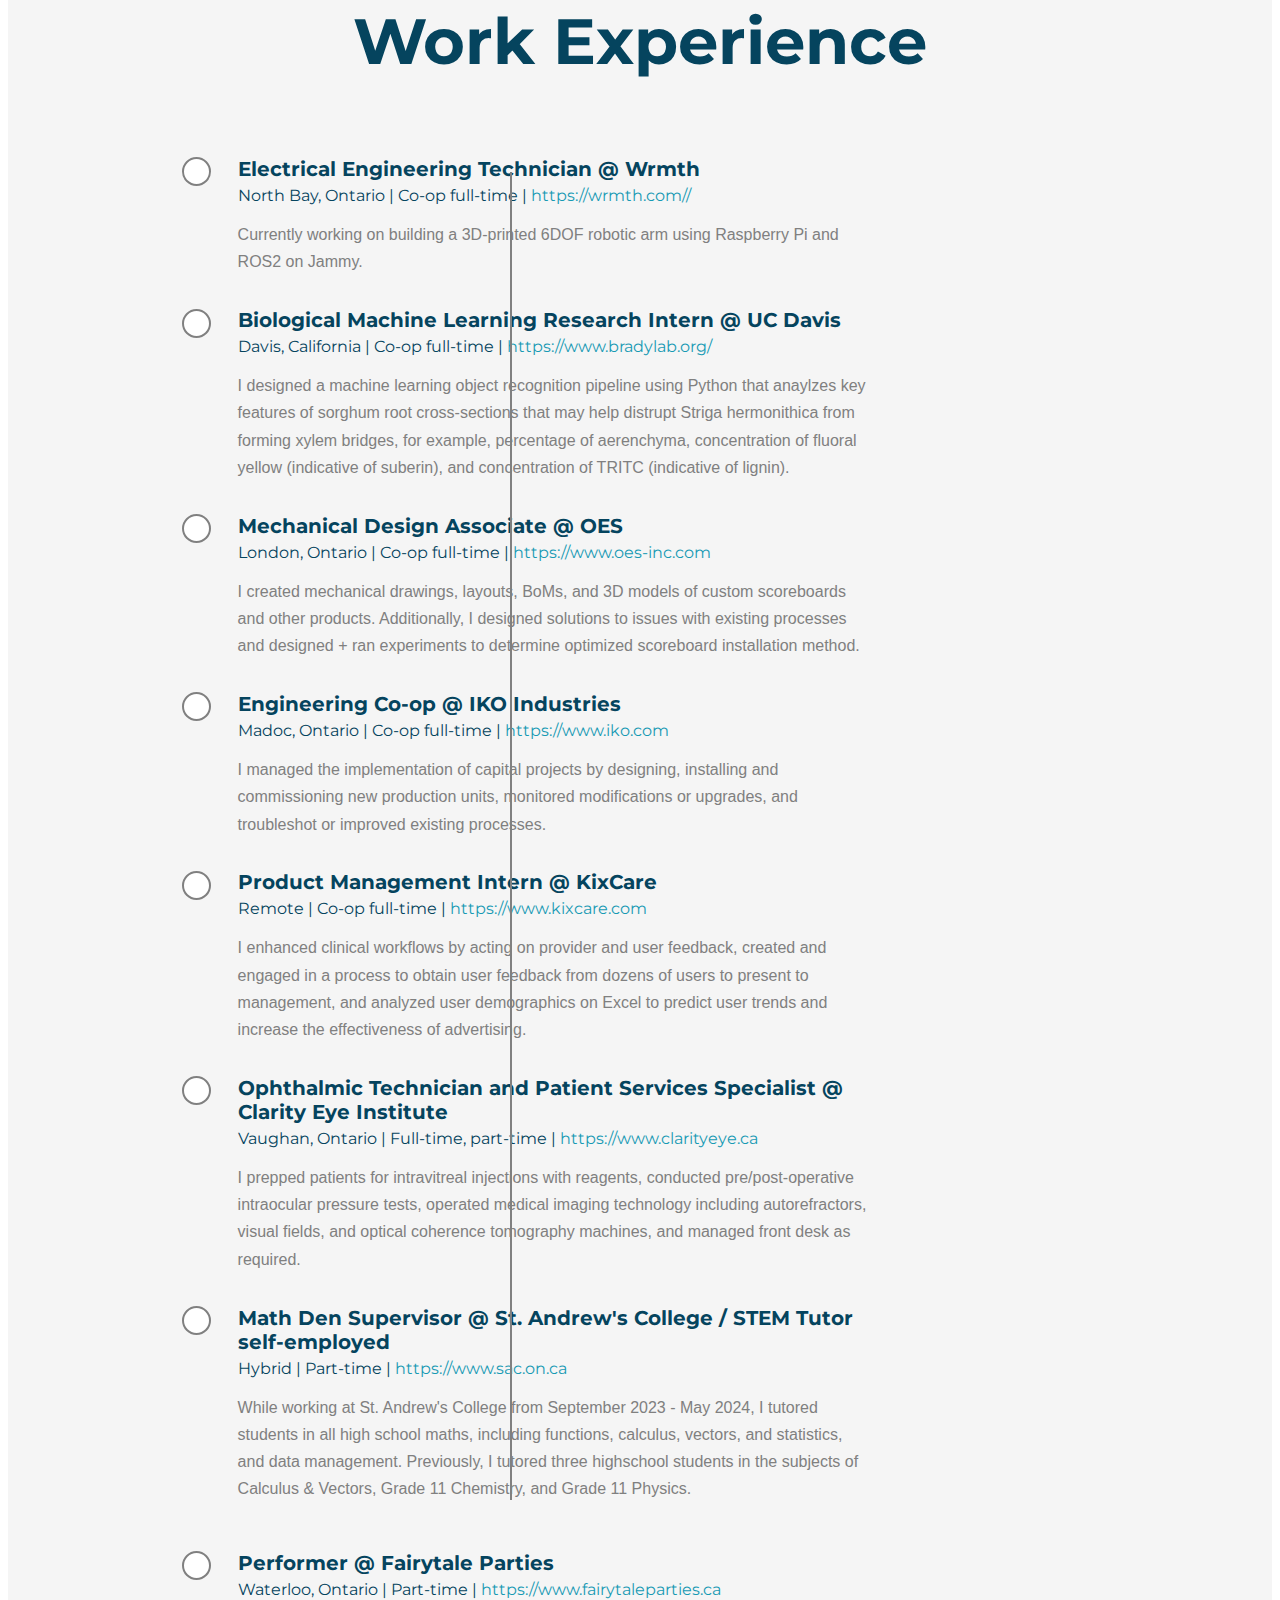
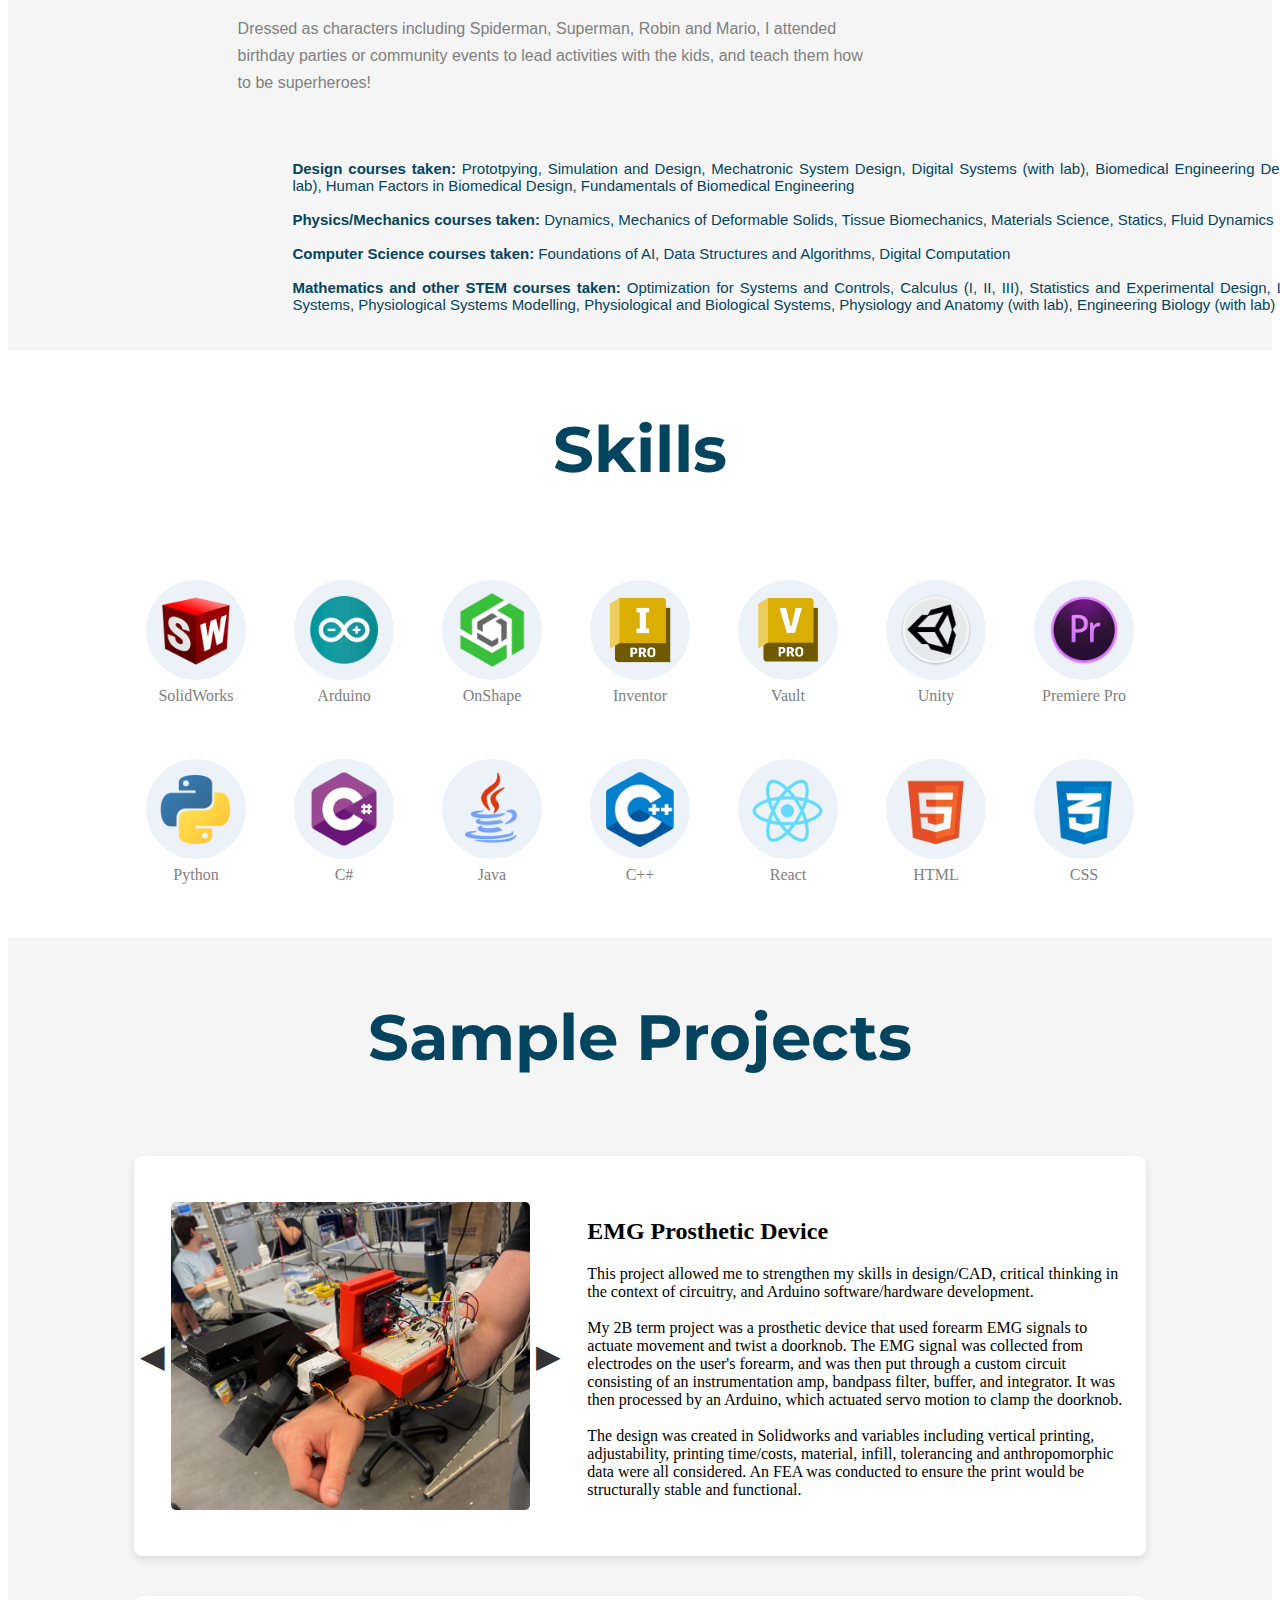
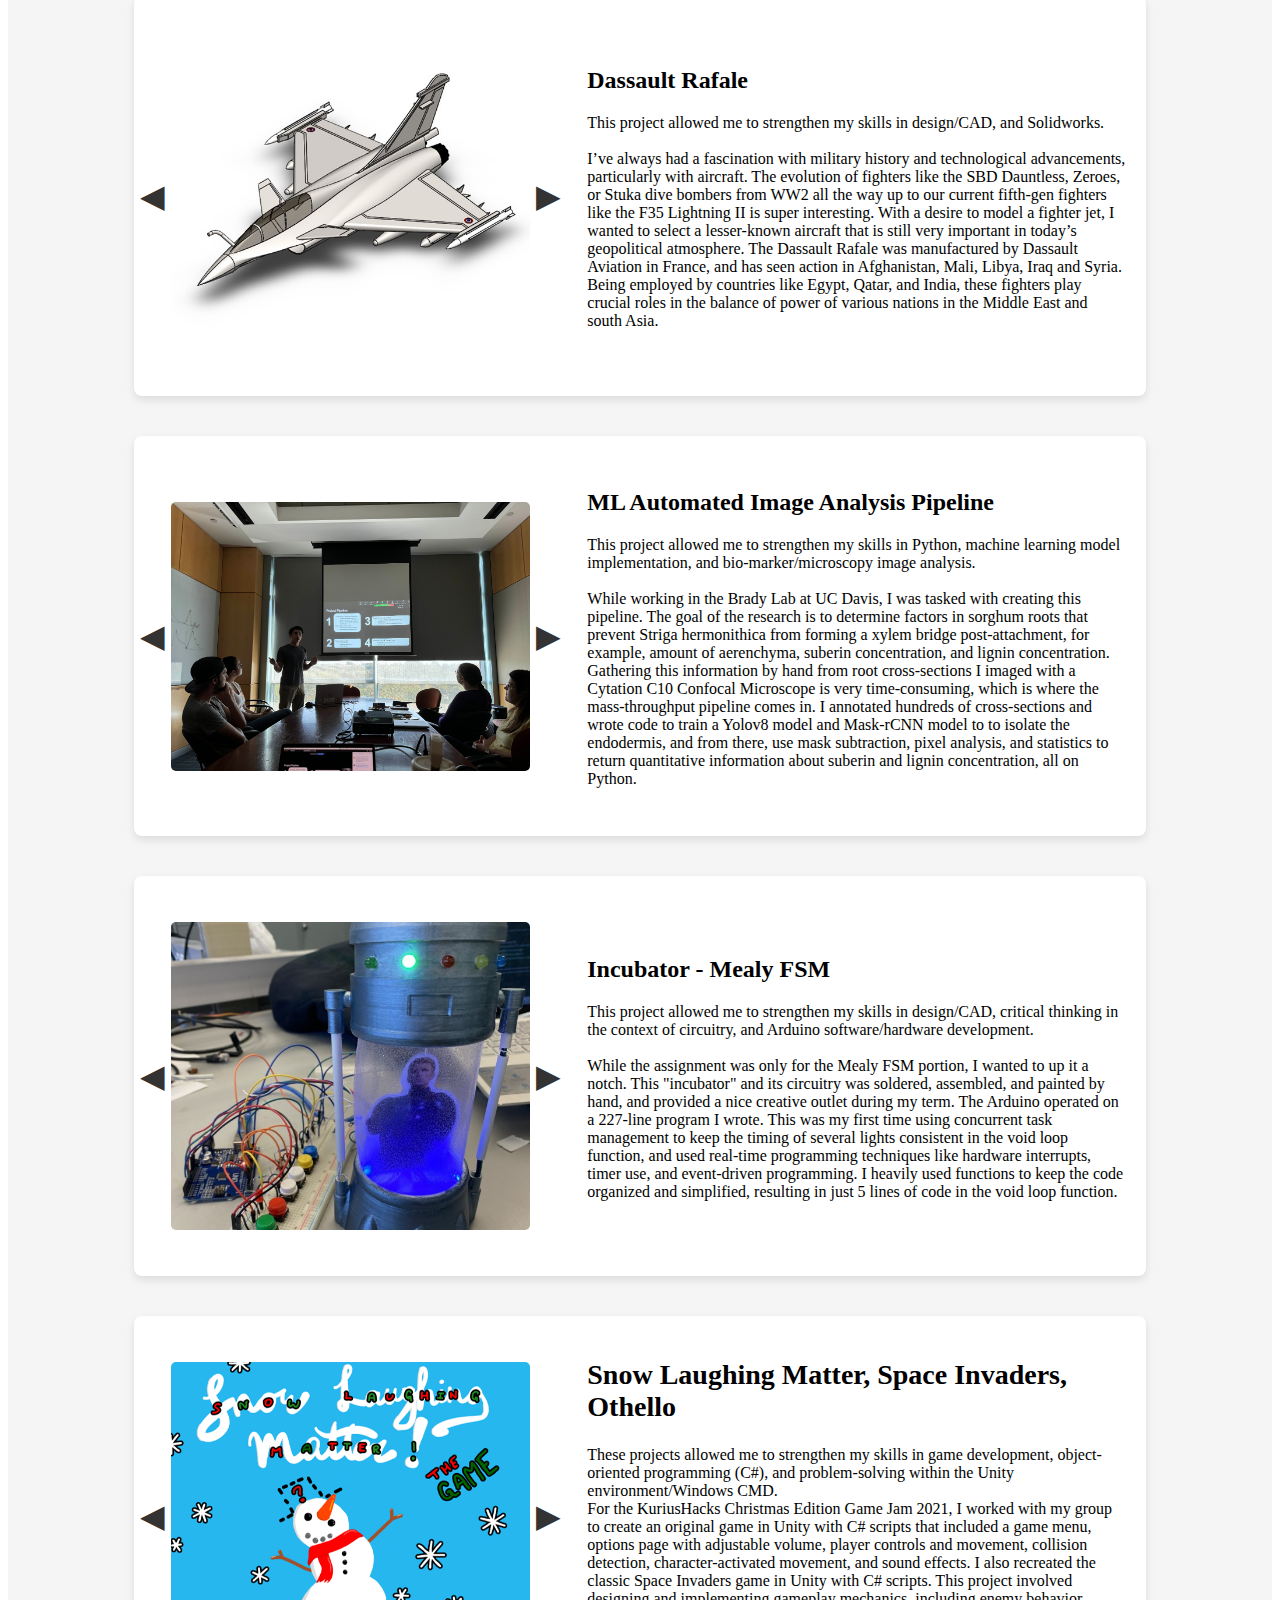
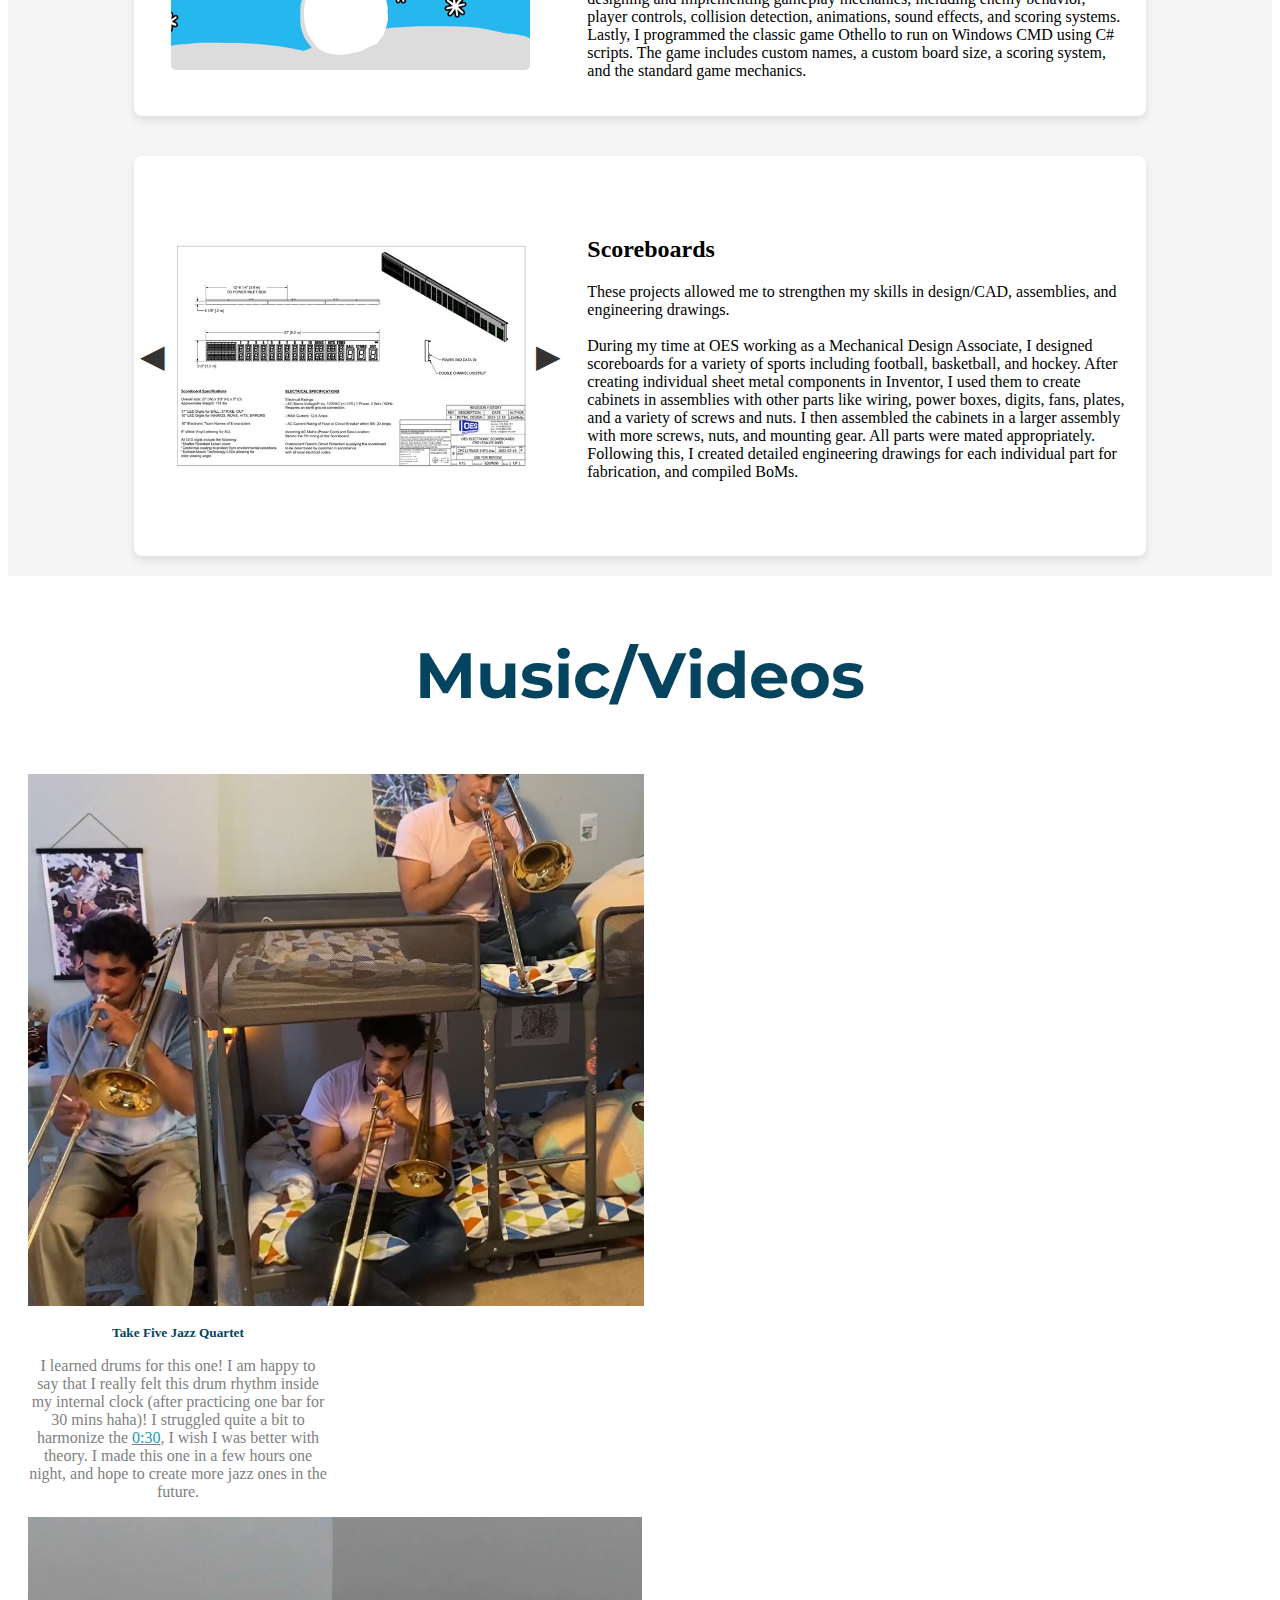
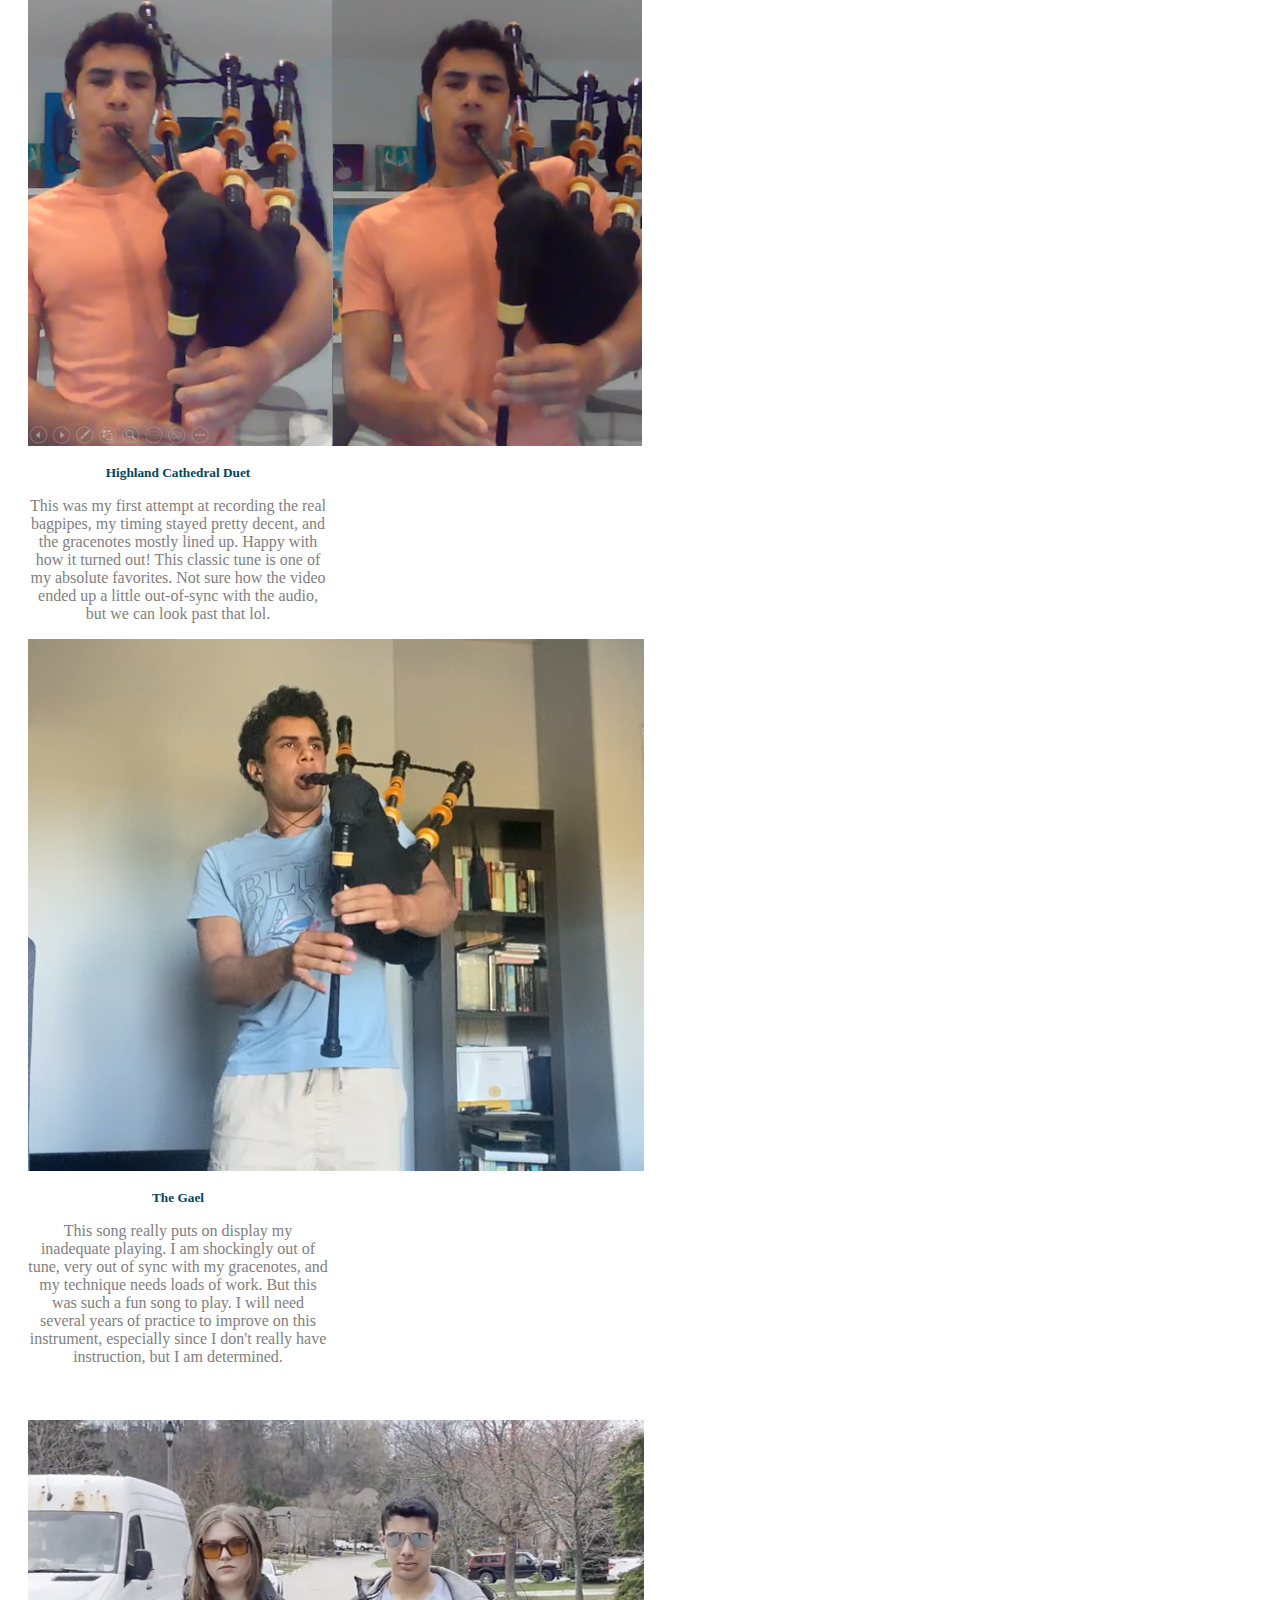
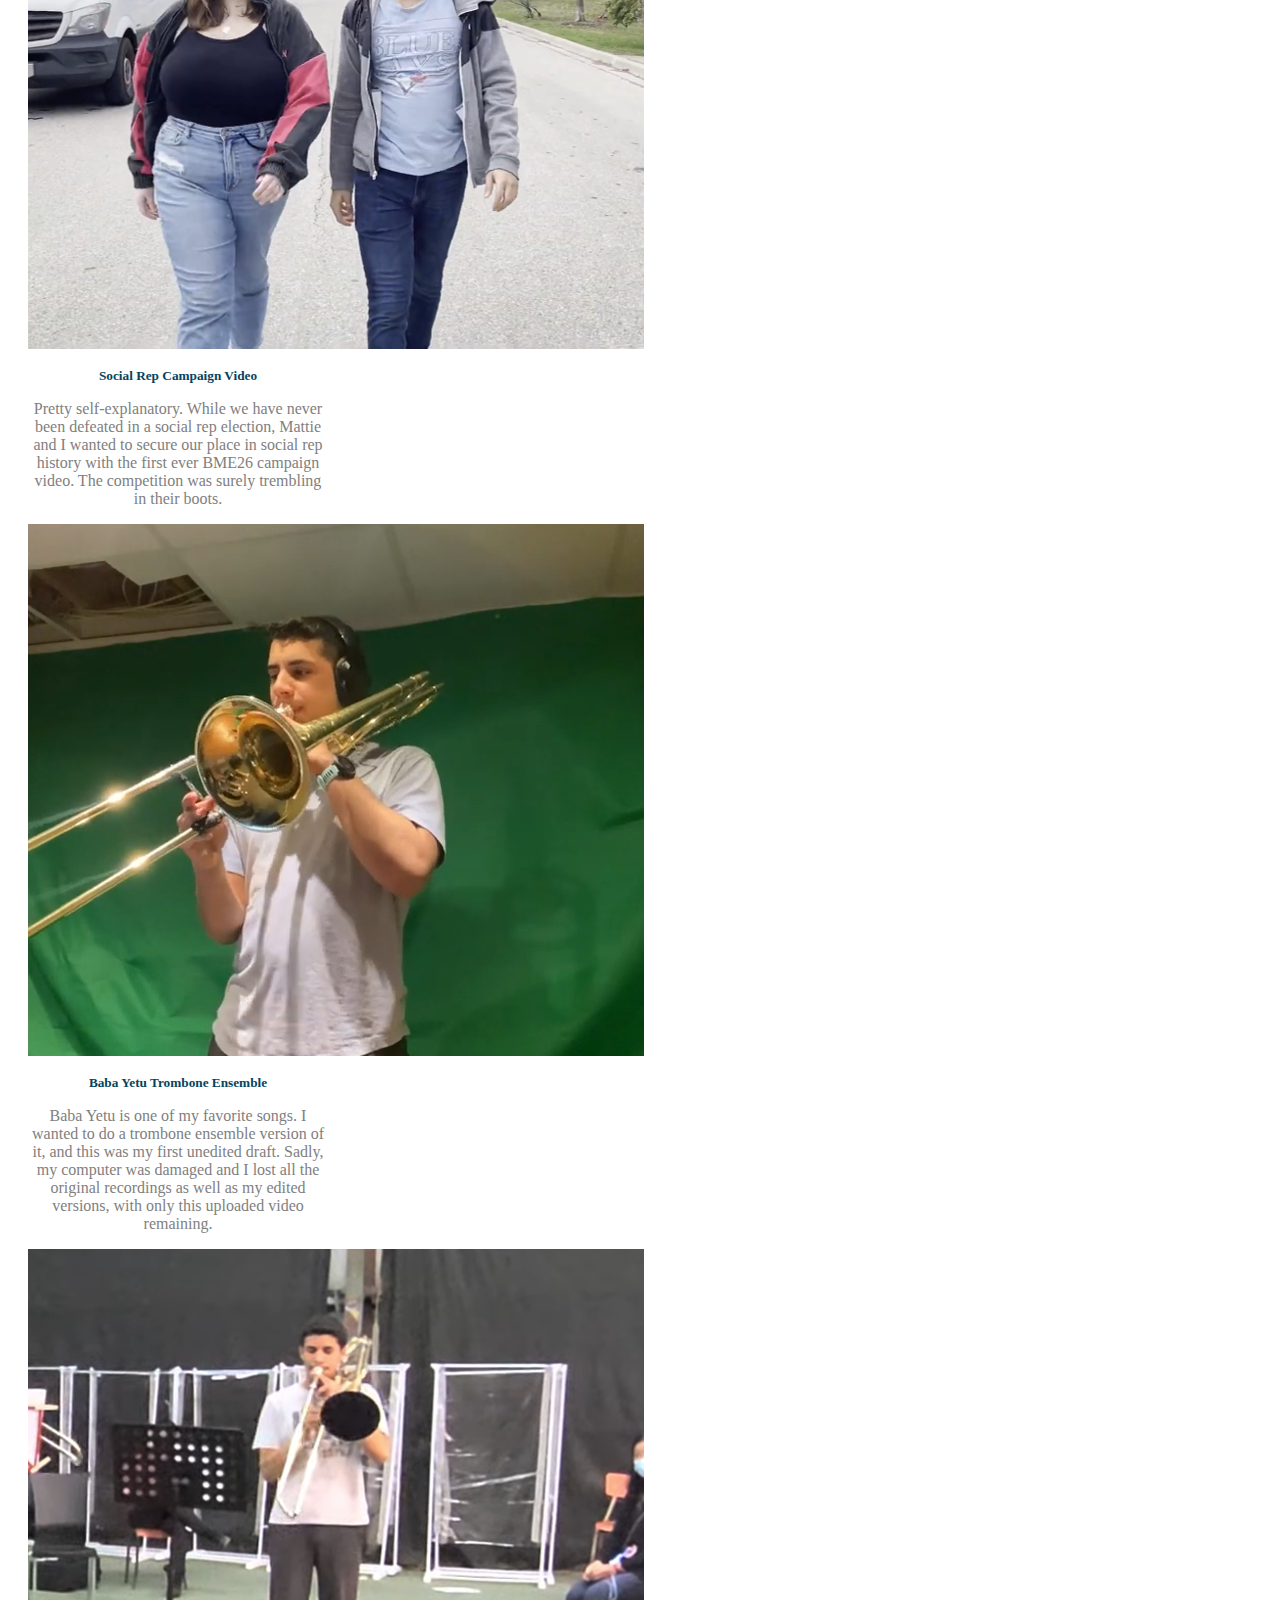
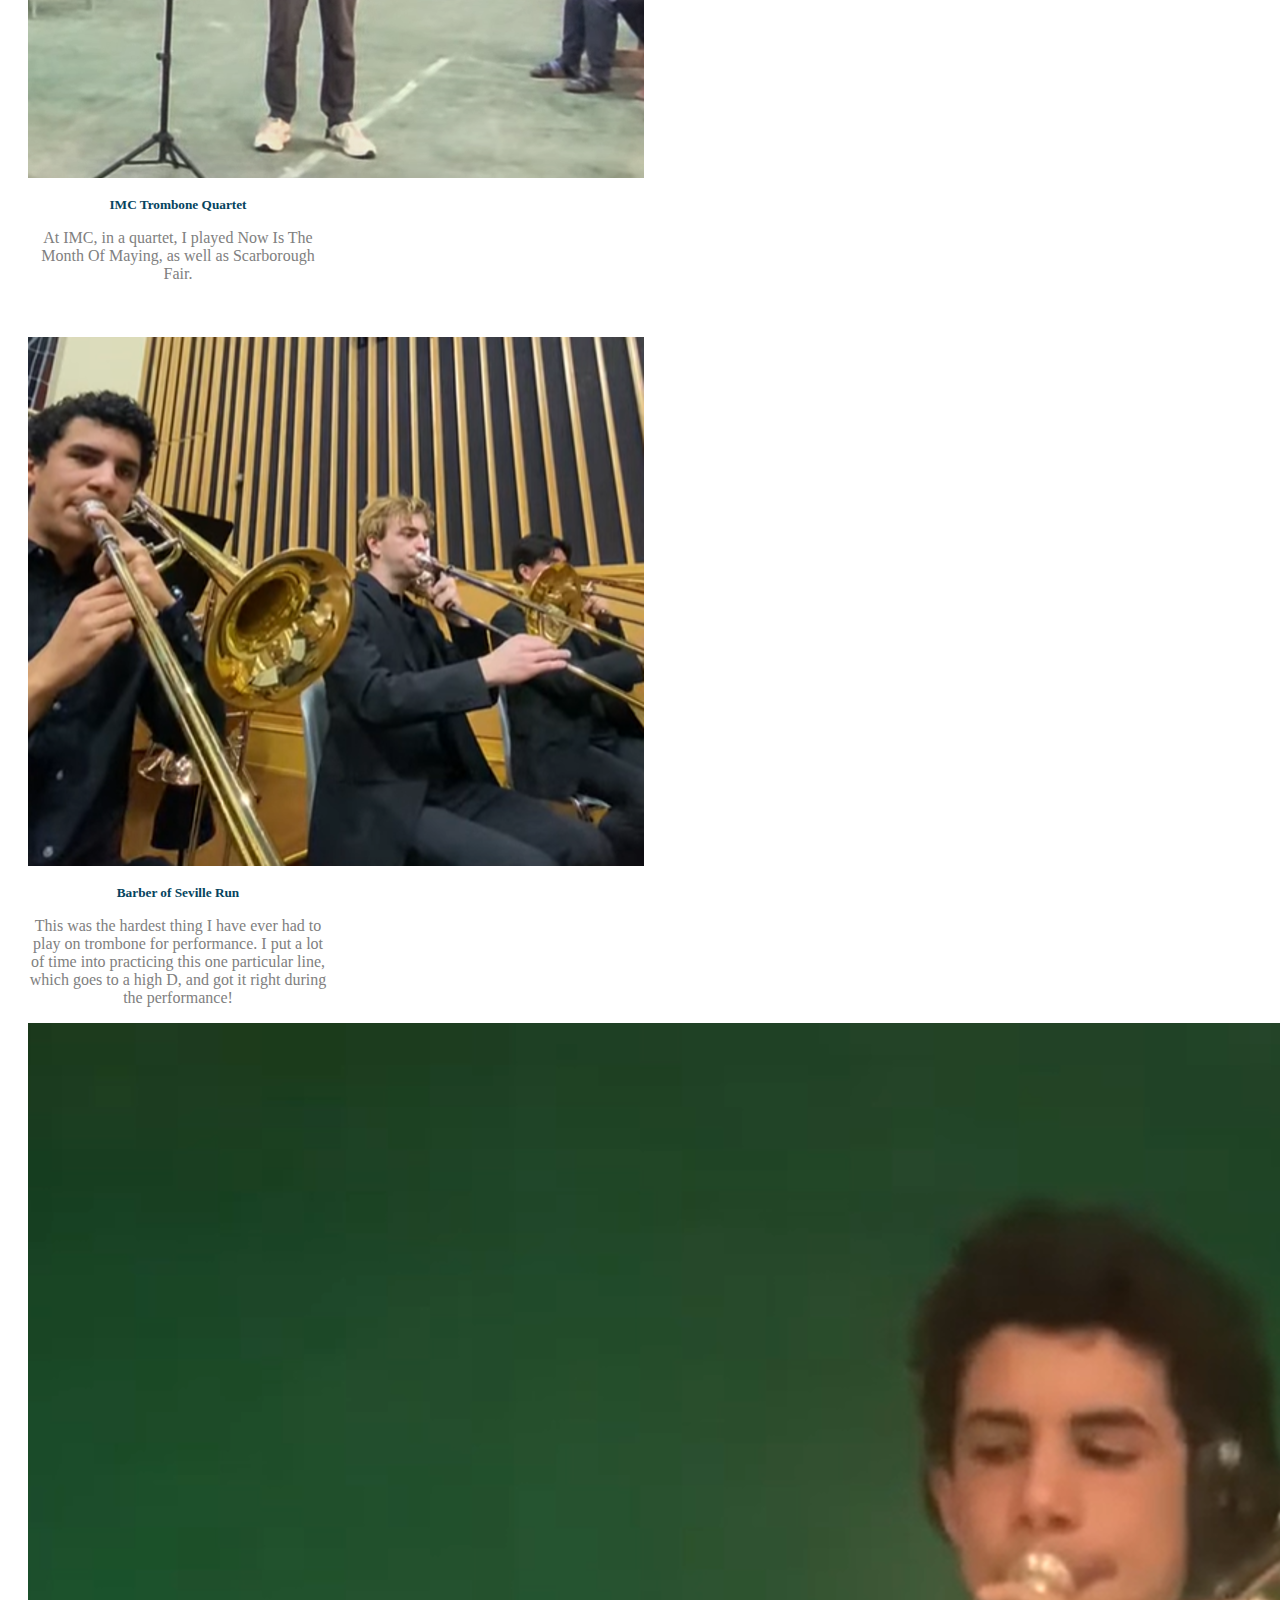
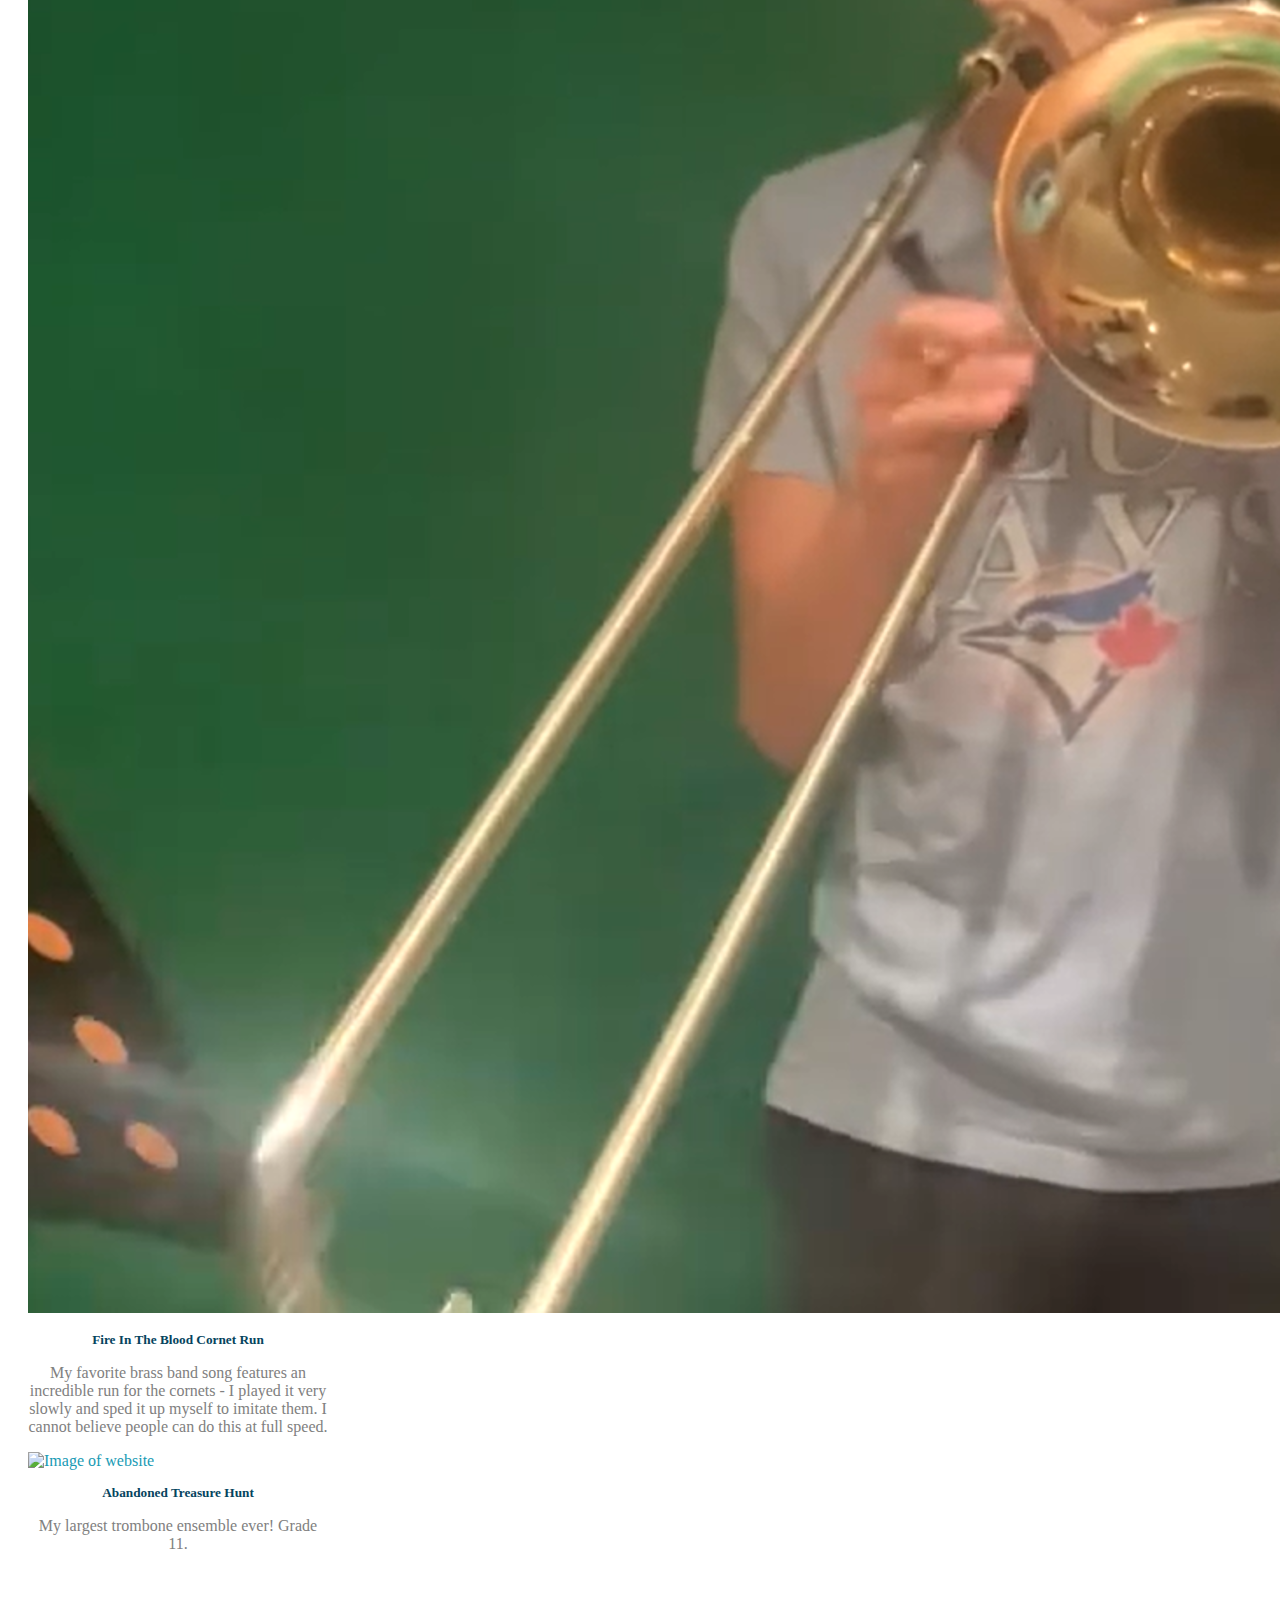
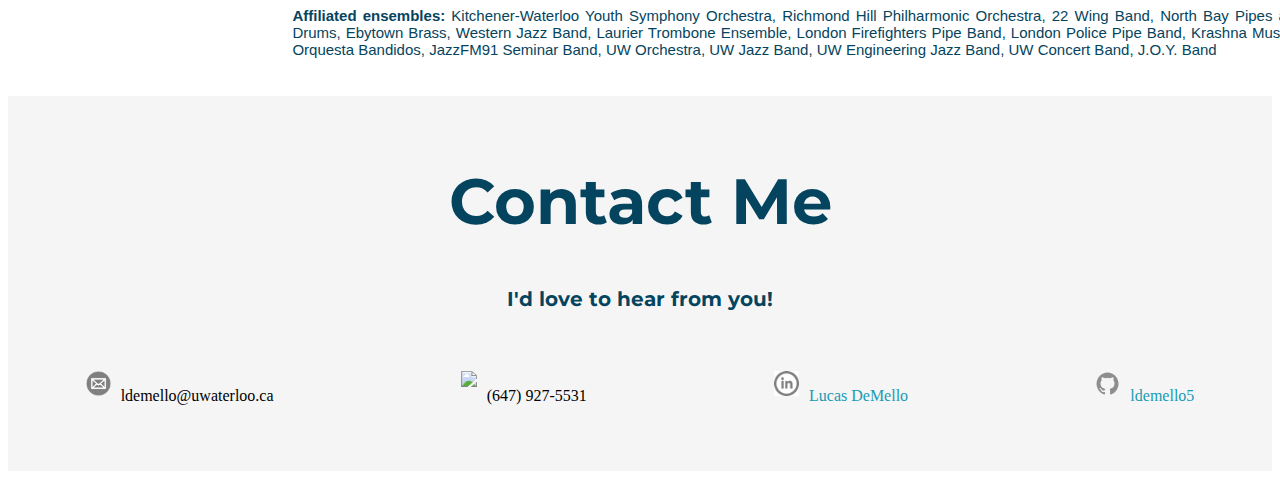
==== commit de176673: "updated new job" ====
--- a/index.html
+++ b/index.html
@@ -249,14 +249,14 @@
       <!-- WRMTH -->
       <div class="datec left">
         <div class="date" style="text-align:right">
-          <h2 class="date">Coming Soon - February 2025!</h2>
+          <h2 class="date">February 2025 - Current</h2>
         </div>
     </div>
     <div class="container right">
       <div class="content">
         <h2 class="job-title">Electrical Engineering Technician @ Wrmth</h2>
         <p class="job-location">North Bay, Ontario | Co-op full-time | <a href="https://wrmth.com/" target="_blank">https://wrmth.com//</a></p>
-        <p class="job-text" style="color: gray">Details to come.
+        <p class="job-text" style="color: gray">Currently working on building a 3D-printed 6DOF robotic arm using Raspberry Pi and ROS2 on Jammy.
         </p>
       </div>
     </div>
@@ -780,7 +780,7 @@
           22 Wing Band, North Bay Pipes and Drums, 
           Ebytown Brass, Western Jazz Band, Laurier Trombone Ensemble, London Firefighters Pipe Band, London Police Pipe Band, 
           Krashna Musika, Orquesta Bandidos, JazzFM91 Seminar Band, UW Orchestra, UW Jazz Band, UW Engineering Jazz Band, 
-          UW Concert Band, Joy Band
+          UW Concert Band, J.O.Y. Band
         </div>
 
       </div>
